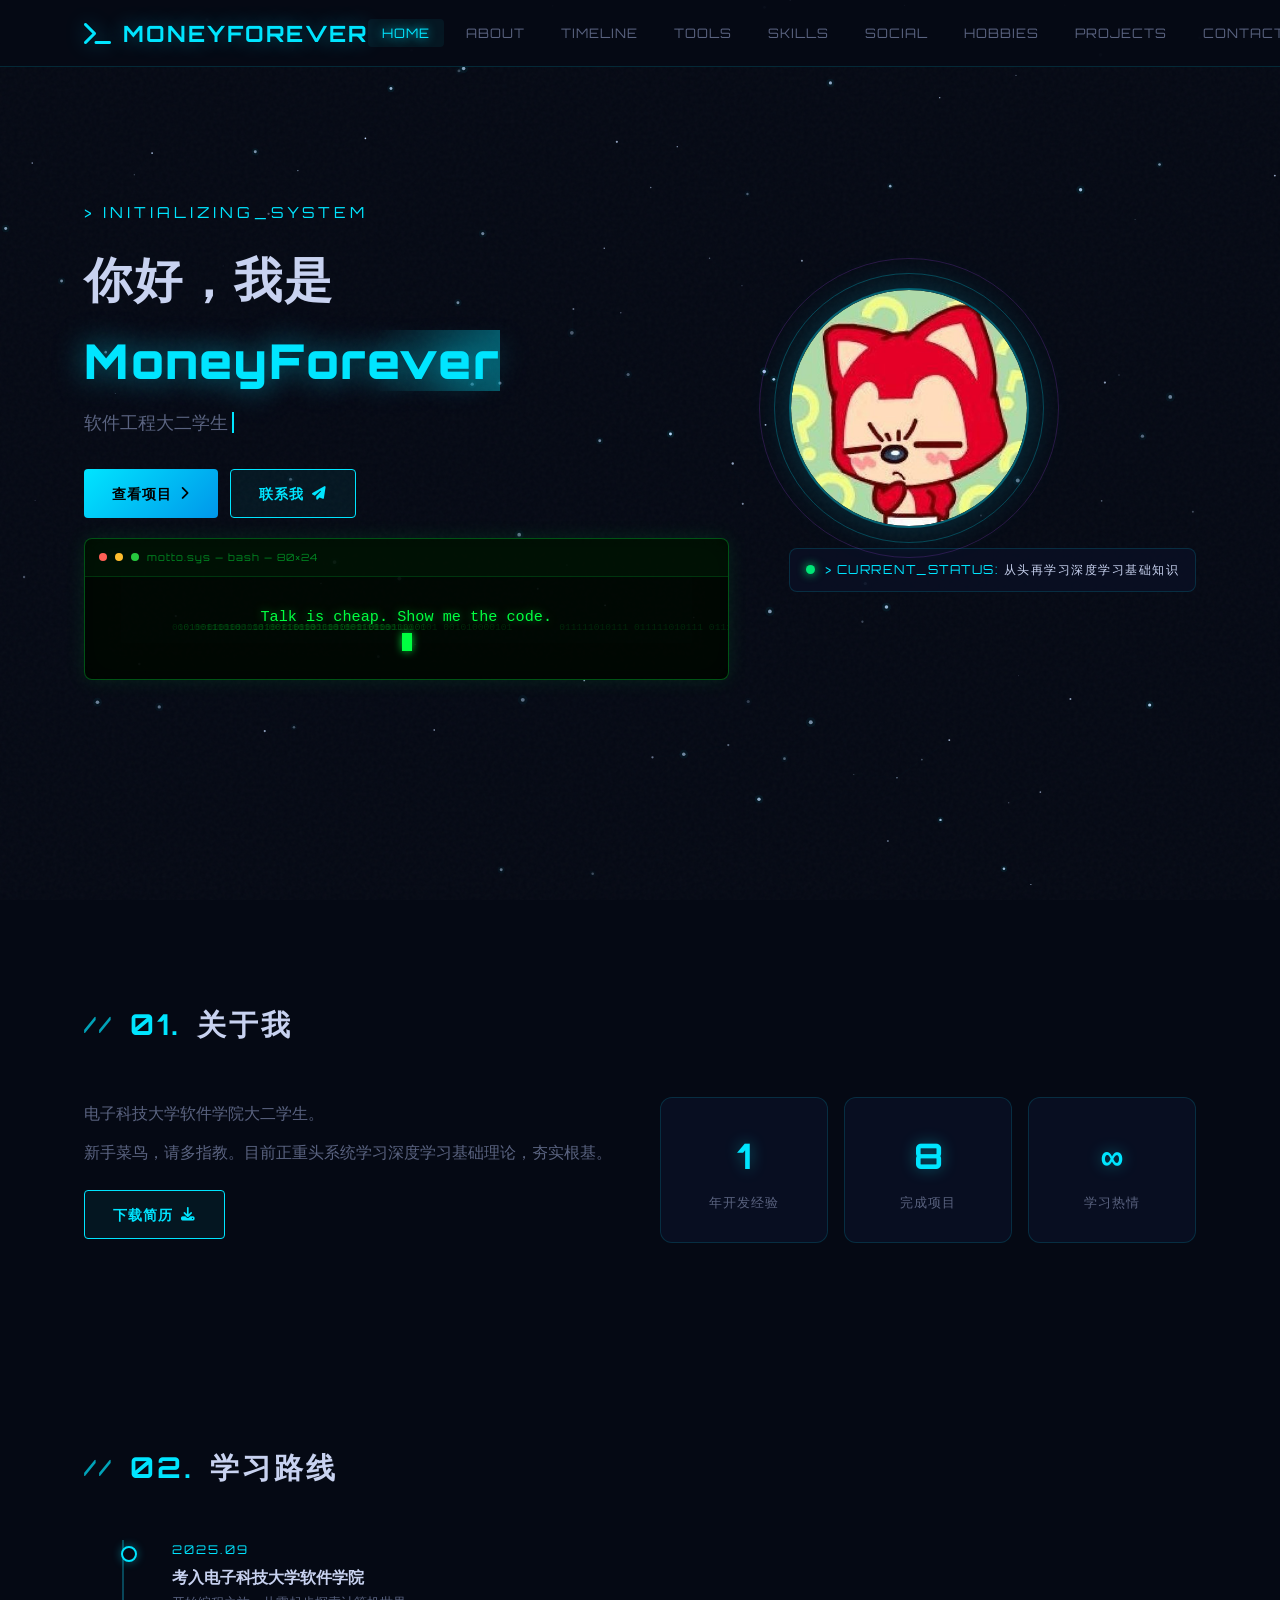
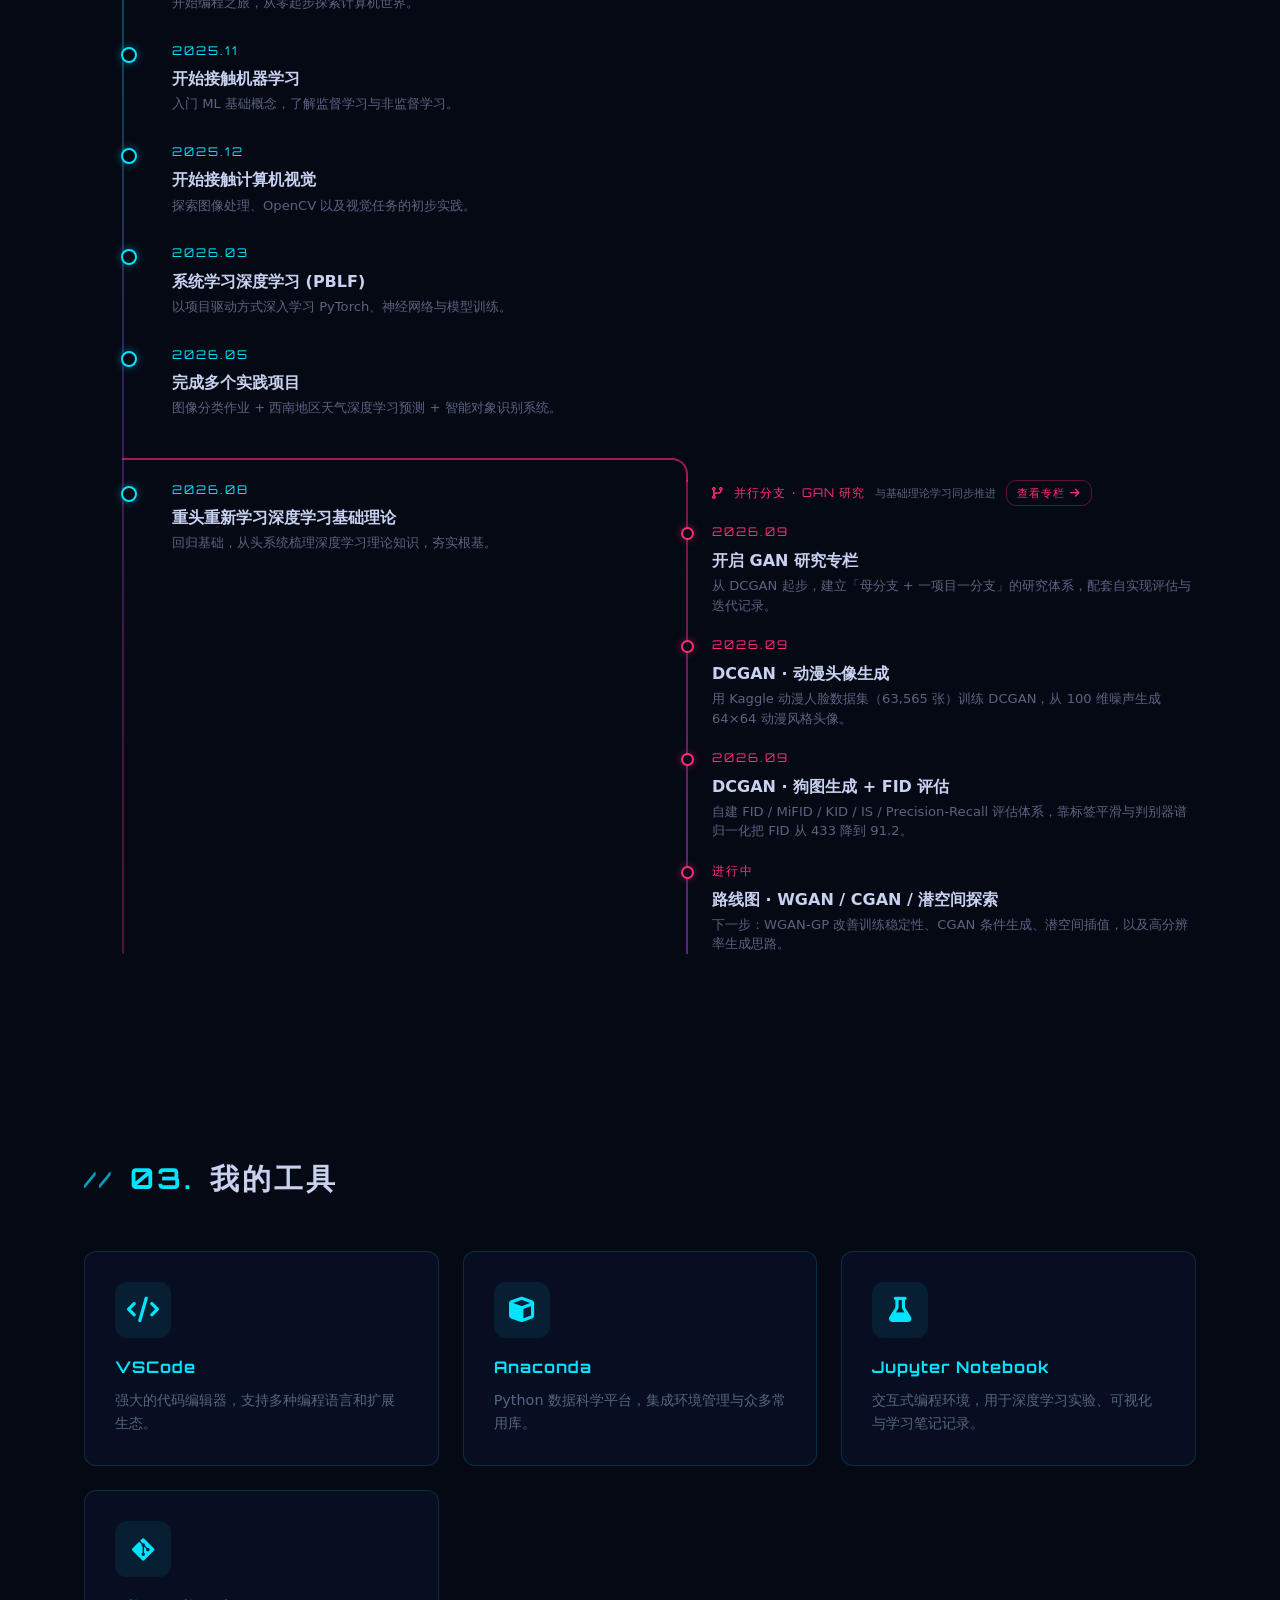
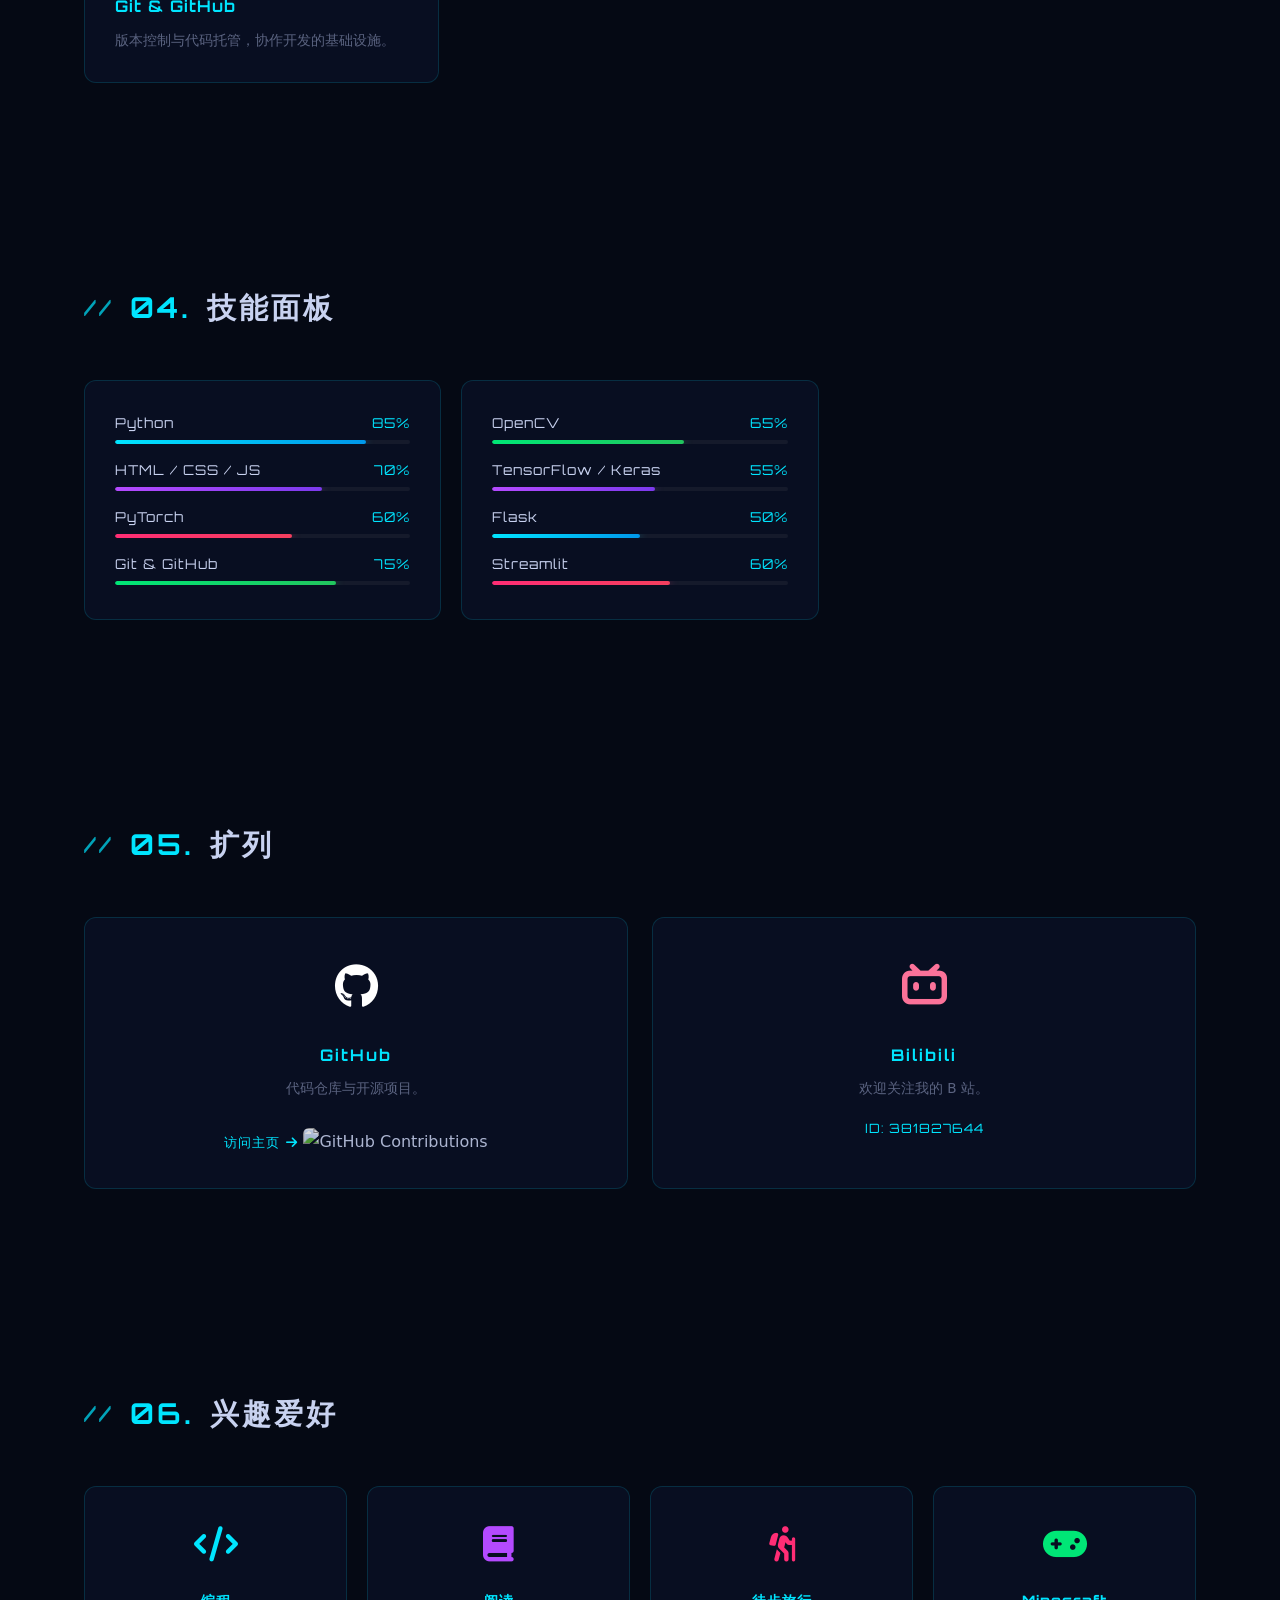
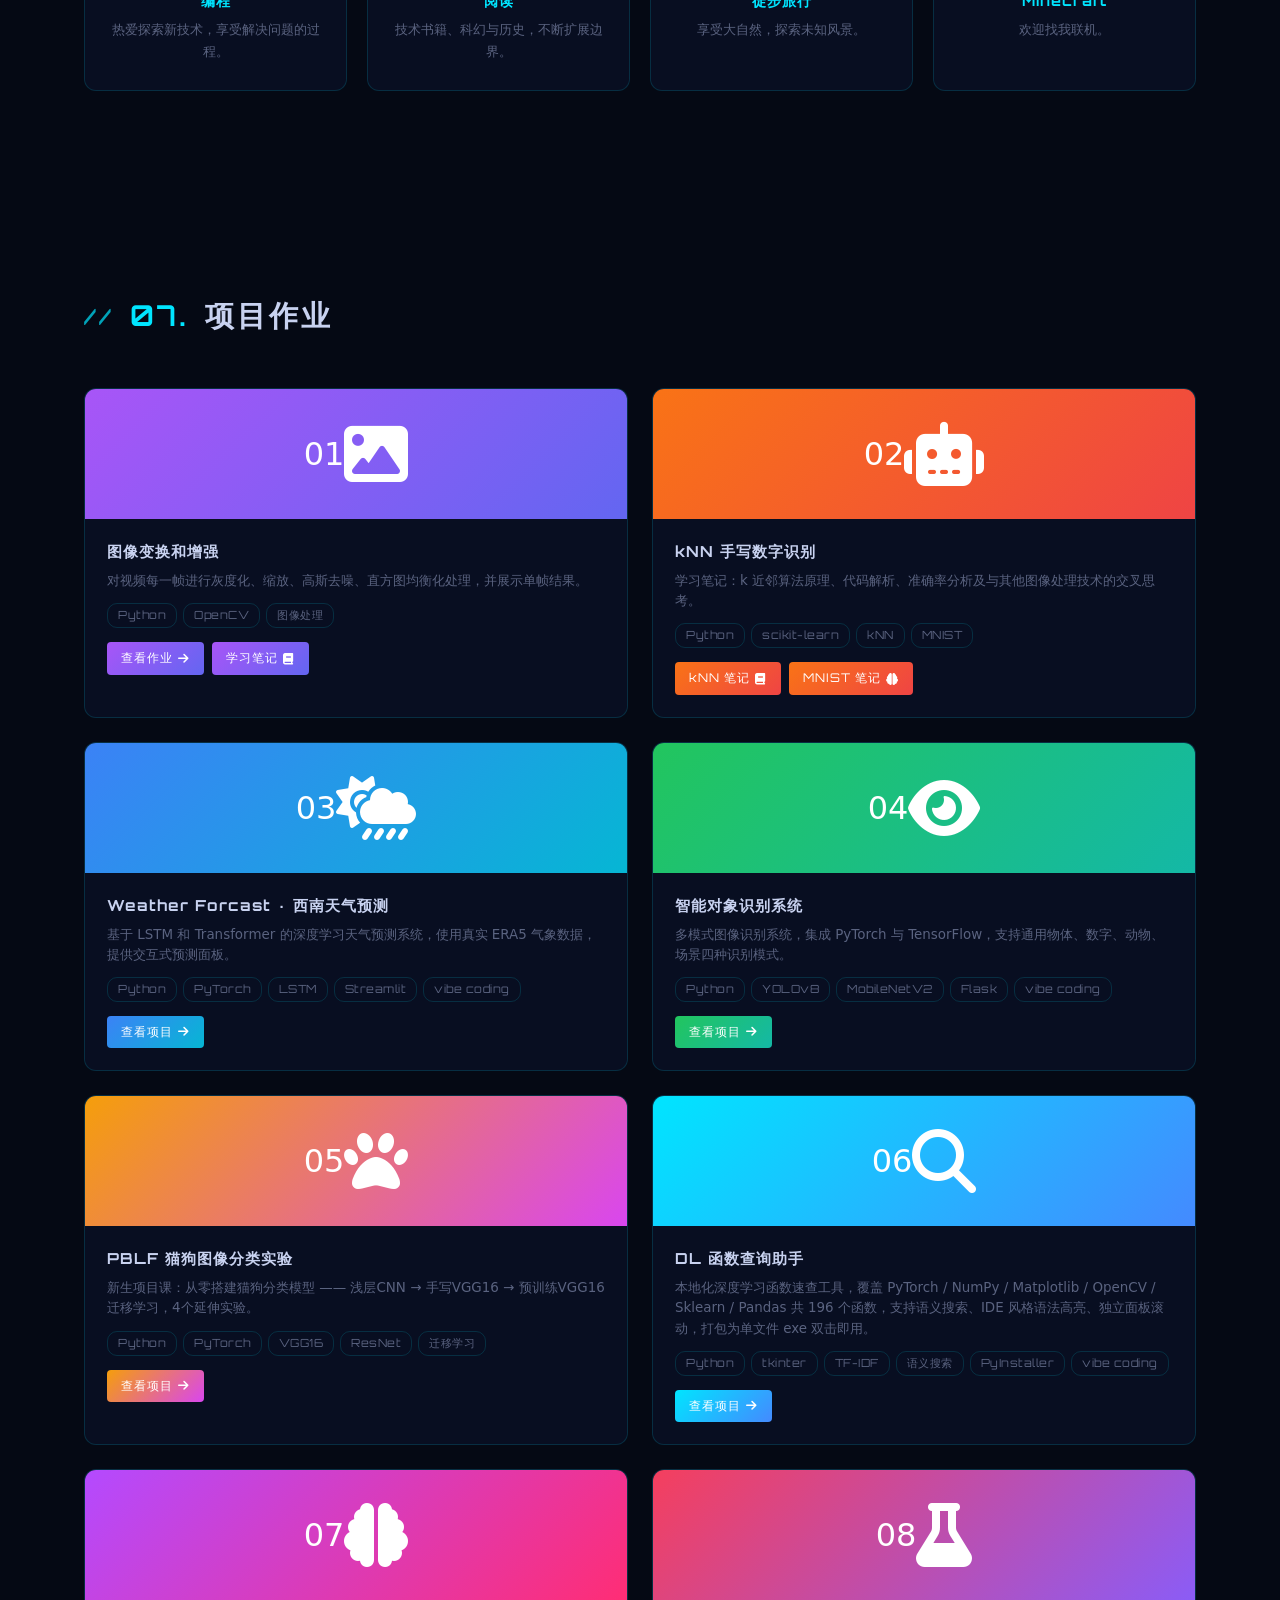
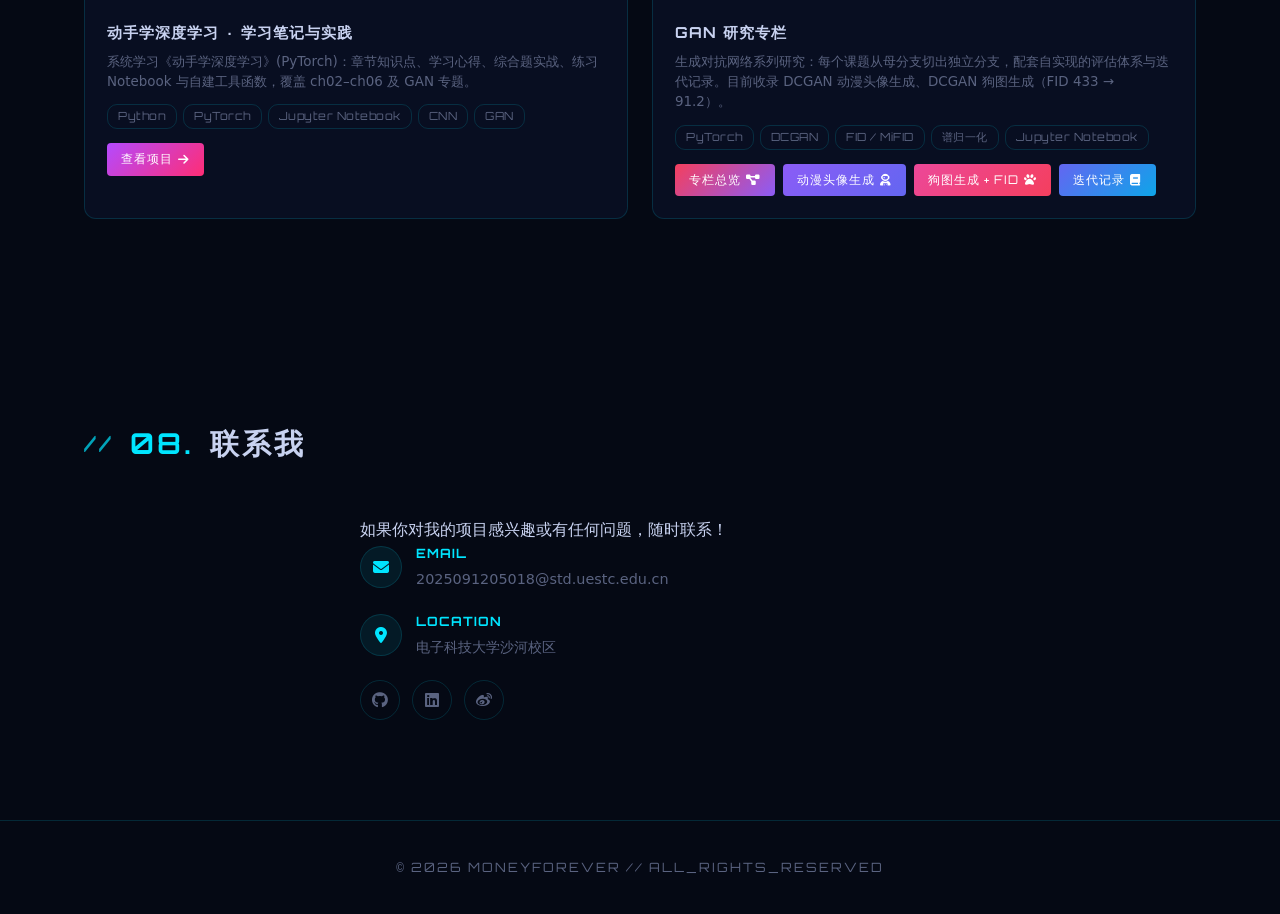
==== index.html @ 754851a4 "timeline: fork BEFORE 从头学习 so both tracks run in parallel Previous layout attached the GAN track AFT" ====
<!DOCTYPE html>
<html lang="zh-CN">
<head>
    <meta charset="UTF-8">
    <meta name="viewport" content="width=device-width, initial-scale=1.0">
    <title>MoneyForever · Terminal</title>
    <link rel="stylesheet" href="https://cdnjs.cloudflare.com/ajax/libs/font-awesome/6.4.0/css/all.min.css">
    <link href="https://fonts.googleapis.com/css2?family=Orbitron:wght@400;700;900&display=swap" rel="stylesheet">
    <style>
        :root {
            --bg-deep: #050914;
            --bg-surface: rgba(10, 16, 36, 0.85);
            --cyan: #00e5ff;
            --purple: #b44aff;
            --pink: #ff2d75;
            --blue: #448aff;
            --green: #00e676;
            --text: #c8d2f0;
            --text-dim: #5a6380;
            --border: rgba(0, 229, 255, 0.15);
            --glow: 0 0 20px rgba(0, 229, 255, 0.15);
            --radius: 12px;
            --font-mono: 'Orbitron', 'Courier New', monospace;
            --font-body: 'Segoe UI', system-ui, sans-serif;
        }

        * { margin: 0; padding: 0; box-sizing: border-box; }

        html { scroll-behavior: smooth; scrollbar-width: thin; scrollbar-color: var(--cyan) var(--bg-deep); }
        ::-webkit-scrollbar { width: 6px; }
        ::-webkit-scrollbar-track { background: var(--bg-deep); }
        ::-webkit-scrollbar-thumb { background: var(--cyan); border-radius: 3px; }

        body {
            background: var(--bg-deep);
            color: var(--text);
            font-family: var(--font-body);
            line-height: 1.7;
            overflow-x: hidden;
            position: relative;
        }

        canvas#starfield {
            position: fixed; top: 0; left: 0; z-index: 0;
            pointer-events: none;
        }

        .noise-overlay {
            position: fixed; top: 0; left: 0; width: 100%; height: 100%;
            background: url("data:image/svg+xml,%3Csvg viewBox='0 0 256 256' xmlns='http://www.w3.org/2000/svg'%3E%3Cfilter id='n'%3E%3CfeTurbulence type='fractalNoise' baseFrequency='0.9' numOctaves='4' stitchTiles='stitch'/%3E%3C/filter%3E%3Crect width='100%25' height='100%25' filter='url(%23n)' opacity='0.03'/%3E%3C/svg%3E");
            pointer-events: none; z-index: 1;
        }

        .cursor-glow {
            position: fixed; pointer-events: none; z-index: 9999;
            width: 280px; height: 280px; border-radius: 50%;
            background: radial-gradient(circle, rgba(0, 229, 255, 0.07) 0%, transparent 70%);
            transform: translate(-50%, -50%); opacity: 0; transition: opacity 0.4s;
        }

        .container { width: 90%; max-width: 1200px; margin: 0 auto; padding: 0 20px; position: relative; z-index: 2; }

        /* ── HEADER ── */
        header {
            position: fixed; top: 0; width: 100%; z-index: 1000;
            background: rgba(5, 9, 20, 0.8); backdrop-filter: blur(20px);
            border-bottom: 1px solid var(--border);
            transition: all 0.4s;
        }
        header.scrolled { background: rgba(5, 9, 20, 0.95); box-shadow: 0 0 30px rgba(0, 229, 255, 0.08); }

        nav {
            display: flex; justify-content: space-between; align-items: center;
            padding: 14px 0;
        }

        .logo {
            font-family: var(--font-mono); font-size: 1.4rem; font-weight: 700;
            color: var(--cyan); display: flex; align-items: center; gap: 10px;
            text-shadow: 0 0 20px rgba(0, 229, 255, 0.4); letter-spacing: 2px;
        }
        .logo i { font-size: 1.5rem; }

        .nav-links { display: flex; list-style: none; gap: 8px; }
        .nav-links a {
            text-decoration: none; color: var(--text-dim); font-size: 0.82rem;
            padding: 6px 14px; border-radius: 4px;
            transition: all 0.3s; position: relative; letter-spacing: 1px;
            font-family: var(--font-mono); font-weight: 400;
        }
        .nav-links a:hover,
        .nav-links a.active {
            color: var(--cyan); text-shadow: 0 0 10px var(--cyan);
            background: rgba(0, 229, 255, 0.06);
        }

        .theme-toggle {
            background: none; border: 1px solid var(--border); color: var(--cyan);
            width: 38px; height: 38px; border-radius: 50%; cursor: pointer;
            font-size: 1rem; transition: all 0.4s; margin-left: 12px;
            display: flex; align-items: center; justify-content: center;
        }
        .theme-toggle:hover { box-shadow: 0 0 15px rgba(0, 229, 255, 0.3); }

        .hamburger { display: none; flex-direction: column; cursor: pointer; background: none; border: none; gap: 5px; padding: 5px; }
        .hamburger span { width: 24px; height: 2px; background: var(--cyan); transition: all 0.3s; border-radius: 2px; }
        .hamburger.active span:nth-child(1) { transform: rotate(45deg) translate(5px, 5px); }
        .hamburger.active span:nth-child(2) { opacity: 0; }
        .hamburger.active span:nth-child(3) { transform: rotate(-45deg) translate(5px, -5px); }

        /* ── SECTIONS ── */
        section { padding: 100px 0; position: relative; z-index: 2; }

        .section-title {
            font-family: var(--font-mono); font-size: 1.8rem; font-weight: 700;
            margin-bottom: 48px; letter-spacing: 3px;
            display: flex; align-items: center; gap: 16px;
        }
        .section-title::before { content: '//'; color: var(--cyan); font-size: 1.4rem; opacity: 0.7; }
        .section-title span { color: var(--cyan); }

        /* ── HERO ── */
        .hero { display: flex; align-items: center; min-height: 100vh; padding-top: 80px; }
        .hero .container { display: flex; align-items: center; gap: 60px; }
        .hero-content { flex: 1; }
        .hero-image { flex: 0 0 auto; position: relative; }

        .hero-greeting { font-family: var(--font-mono); color: var(--cyan); font-size: 0.95rem; letter-spacing: 4px; margin-bottom: 12px; opacity: 0; animation: fadeSlideUp 0.6s 0.2s forwards; }

        .hero h1 { font-family: var(--font-mono); font-size: 3rem; font-weight: 900; margin-bottom: 8px; letter-spacing: 2px; opacity: 0; animation: fadeSlideUp 0.6s 0.4s forwards; }
        .hero h1 .highlight { color: var(--cyan); text-shadow: 0 0 30px rgba(0, 229, 255, 0.5); position: relative; }
        .hero h1 .highlight::after {
            content: ''; position: absolute; top: 0; left: 0; width: 100%; height: 100%;
            background: linear-gradient(90deg, transparent 35%, rgba(0,229,255,0.35) 50%, transparent 65%);
            background-size: 200% 100%;
            animation: shimmer 3.5s ease-in-out infinite;
            pointer-events: none;
        }
        @keyframes shimmer { 0%,100% { background-position: -200% center; } 50% { background-position: 200% center; } }

        .motto-line { text-align: center; margin-top: 16px; font-family: var(--font-mono); font-size: 0.85rem; color: var(--text-dim); opacity: 0; animation: fadeSlideUp 0.6s 1s forwards; letter-spacing: 1px; }
        .motto-line i { color: var(--cyan); margin: 0 8px; }
        .motto-terminal { position: relative; max-width: 650px; margin: 20px auto 0; background: rgba(0,8,2,0.88); border: 1px solid rgba(0,255,65,0.3); border-radius: 8px; overflow: hidden; box-shadow: 0 0 20px rgba(0,255,65,0.1),inset 0 0 30px rgba(0,0,0,0.5); opacity: 0; animation: fadeSlideUp 0.6s 1s forwards; }
        .motto-terminal .mt-header { display: flex; align-items: center; gap: 8px; padding: 10px 14px; background: rgba(0,255,65,0.04); border-bottom: 1px solid rgba(0,255,65,0.15); font-family: var(--font-mono); font-size: 0.62rem; color: rgba(0,255,65,0.5); letter-spacing: 1px; }
        .motto-terminal .mt-dot { width: 8px; height: 8px; border-radius: 50%; }
        .motto-terminal .mt-dot.r { background: #ff5f56; } .mt-dot.y { background: #ffbd2e; } .mt-dot.g { background: #27c93f; }
        .motto-terminal .mt-display { position: relative; padding: 28px 24px; min-height: 90px; display: flex; align-items: center; justify-content: center; flex-direction: column; gap: 4px; overflow: hidden; }
        .motto-terminal .mt-text { font-family: 'Courier New', monospace; font-size: 0.95rem; color: #00ff41; text-shadow: 0 0 8px rgba(0,255,65,0.5); position: relative; z-index: 2; line-height: 1.6; }
        .motto-terminal .mt-cursor { display: inline-block; width: 10px; height: 1.1em; background: #00ff41; vertical-align: text-bottom; margin-left: 2px; animation: mtBlink 0.6s step-end infinite; box-shadow: 0 0 8px rgba(0,255,65,0.8); }
        @keyframes mtBlink { 0%,100% { opacity: 1; } 50% { opacity: 0; } }
        .mt-rain { position: absolute; font-family: 'Courier New',monospace; color: rgba(0,255,65,0.12); font-size: 0.6rem; pointer-events: none; z-index: 1; white-space: nowrap; animation: mtRain linear infinite; }
        @keyframes mtRain { 0% { transform: translateY(-100%); opacity: 0; } 10% { opacity: 1; } 90% { opacity: 1; } 100% { transform: translateY(400px); opacity: 0; } }

        /* ── STATUS BANNER ── */
        .status-banner {
            margin-top: 20px;
            background: var(--bg-surface); border: 1px solid var(--border);
            border-radius: 8px; padding: 10px 16px;
            display: flex; align-items: center; gap: 10px;
            font-family: var(--font-mono); font-size: 0.68rem;
            letter-spacing: 1px; color: var(--text);
        }
        .status-dot { width: 9px; height: 9px; border-radius: 50%; background: var(--green); box-shadow: 0 0 10px var(--green); animation: statusPulse 2s ease-in-out infinite; }
        @keyframes statusPulse { 0%,100% { opacity: 1; box-shadow: 0 0 8px var(--green); } 50% { opacity: 0.5; box-shadow: 0 0 20px var(--green); } }
        .status-text { font-family: var(--font-mono); font-size: 0.78rem; letter-spacing: 1.5px; color: var(--text); }
        .status-text span { color: var(--cyan); }

        /* ── TIMELINE ── */
        .timeline { position: relative; padding: 0 0 0 40px; margin-left: 20px; }
        .timeline::before {
            content: ''; position: absolute; left: 18px; top: 0; bottom: 0;
            width: 2px; background: linear-gradient(to bottom, var(--cyan), var(--purple), var(--pink));
            opacity: 0.3;
        }
        .tl-item { position: relative; margin-bottom: 28px; padding-left: 28px; }
        .tl-item::before {
            content: ''; position: absolute; left: -23px; top: 6px;
            width: 12px; height: 12px; border-radius: 50%;
            background: var(--bg-deep); border: 2px solid var(--cyan);
            box-shadow: 0 0 10px rgba(0, 229, 255, 0.4);
            z-index: 1;
        }
        .tl-date { font-family: var(--font-mono); font-size: 0.75rem; color: var(--cyan); letter-spacing: 2px; margin-bottom: 4px; }
        .tl-title { font-size: 1rem; font-weight: 600; margin-bottom: 2px; color: var(--text); }
        .tl-desc { font-size: 0.82rem; color: var(--text-dim); line-height: 1.5; }

        /* ── TIMELINE: 分叉（从头学习 ⇄ GAN 研究，两条并行轨） ── */
        .tl-fork-wrap {
            position: relative;
            display: grid;
            grid-template-columns: minmax(0, 1fr) minmax(0, 1fr);
            column-gap: 32px;
            padding-top: 34px;
        }
        .tl-fork-wrap::after {              /* 分叉连线：主线 → GAN 轨 */
            content: ''; position: absolute;
            left: -22px; top: 12px;
            width: calc(50% + 38px); height: 22px;
            border-top: 2px solid var(--pink);
            border-right: 2px solid var(--pink);
            border-top-right-radius: 16px;
            opacity: 0.6;
        }
        .tl-fork-col--gan { position: relative; }
        .tl-fork-col--gan::before {         /* GAN 轨竖线 */
            content: ''; position: absolute;
            left: 0; top: 0; bottom: 0;
            width: 2px; background: linear-gradient(to bottom, var(--pink), var(--purple));
            opacity: 0.45;
        }
        .tl-fork-head {
            display: flex; align-items: center; gap: 10px; flex-wrap: wrap;
            padding-left: 26px;
            font-family: var(--font-mono); font-size: 0.75rem; letter-spacing: 1px;
            color: var(--pink); margin-bottom: 16px;
        }
        .tl-fork-head em { font-style: normal; font-size: 0.7rem; letter-spacing: 0; color: var(--text-dim); }
        .tl-fork-link {
            display: inline-flex; align-items: center; gap: 5px;
            font-family: var(--font-mono); font-size: 0.68rem; letter-spacing: 1px;
            color: var(--pink); text-decoration: none;
            border: 1px solid rgba(255, 45, 117, 0.35);
            padding: 3px 10px; border-radius: 10px;
            transition: all 0.3s;
        }
        .tl-fork-link:hover { border-color: var(--pink); box-shadow: 0 0 12px rgba(255, 45, 117, 0.25); }
        .tl-fork-item { position: relative; padding-left: 26px; margin-bottom: 20px; }
        .tl-fork-item:last-child { margin-bottom: 0; }
        .tl-fork-item::before {
            content: ''; position: absolute; left: -5px; top: 5px;
            width: 9px; height: 9px; border-radius: 50%;
            background: var(--bg-deep); border: 2px solid var(--pink);
            box-shadow: 0 0 8px rgba(255, 45, 117, 0.45);
            z-index: 1;
        }
        .tl-fork-item .tl-date { color: var(--pink); }

        @media (max-width: 768px) {
            .timeline { margin-left: 0; padding-left: 30px; }
            .timeline::before { left: 13px; }
            .tl-item::before { left: -18px; width: 10px; height: 10px; }
            .tl-fork-wrap { grid-template-columns: minmax(0, 1fr); row-gap: 24px; padding-top: 0; }
            .tl-fork-wrap::after { display: none; }
            .tl-fork-col--gan { margin-left: 24px; }
            .tl-fork-col--gan::after {      /* 窄屏改为上下堆叠，用肘形连线衔接 */
                content: ''; position: absolute;
                left: -41px; top: -24px;
                width: 41px; height: 24px;
                border-left: 2px solid var(--pink);
                border-bottom: 2px solid var(--pink);
                border-bottom-left-radius: 16px;
                opacity: 0.6;
            }
            .tl-fork-item::before { width: 8px; height: 8px; }
        }

        .typewriter { font-size: 1.1rem; color: var(--text-dim); min-height: 1.8em; margin-bottom: 28px; opacity: 0; animation: fadeSlideUp 0.6s 0.6s forwards; }
        .typewriter .cursor { display: inline-block; width: 2px; height: 1.2em; background: var(--cyan); margin-left: 4px; vertical-align: text-bottom; animation: blink 0.8s infinite; }

        @keyframes blink { 0%,100% { opacity: 1; } 50% { opacity: 0; } }

        .btn {
            display: inline-flex; align-items: center; gap: 8px;
            padding: 12px 28px; border-radius: 4px; text-decoration: none;
            font-family: var(--font-mono); font-weight: 600; font-size: 0.85rem;
            letter-spacing: 1px; transition: all 0.3s; border: 1px solid var(--cyan);
            color: var(--cyan); background: rgba(0, 229, 255, 0.06);
            opacity: 0; animation: fadeSlideUp 0.6s 0.8s forwards;
        }
        .btn:hover { background: rgba(0, 229, 255, 0.15); box-shadow: 0 0 25px rgba(0, 229, 255, 0.25); transform: translateY(-2px); }
        .btn.primary { background: linear-gradient(135deg, var(--cyan), #0097ea); color: #000; border: none; }
        .btn.primary:hover { box-shadow: 0 0 30px rgba(0, 229, 255, 0.4); }

        @keyframes fadeSlideUp {
            from { opacity: 0; transform: translateY(20px); }
            to { opacity: 1; transform: translateY(0); }
        }

        .avatar-wrap {
            position: relative; width: 240px; height: 240px;
        }
        .avatar-frame {
            position: relative; z-index: 2;
            width: 100%; height: 100%; border-radius: 50%;
            background: #050914; overflow: hidden;
            border: 2px solid rgba(0, 229, 255, 0.4);
            box-shadow: 0 0 40px rgba(0, 229, 255, 0.2);
            animation: float 4s ease-in-out infinite;
        }
        .avatar-stage {
            position: absolute; inset: 0;
            animation: avatarReveal 1.5s cubic-bezier(0.65, 0, 0.35, 1) both;
        }
        .avatar-slide {
            position: absolute; inset: 0;
            width: 100%; height: 100%; border-radius: 50%; object-fit: cover; display: block;
            opacity: 0; transition: opacity 1.1s ease;
        }
        .avatar-slide.active { opacity: 1; }
        .avatar-frame { cursor: pointer; }
        .avatar-fx { position: absolute; inset: 0; }
        .avatar-fx.glitch { animation: avatarGlitch 0.42s steps(3, end) 1; }
        @keyframes avatarGlitch {
            0%   { transform: translate(0, 0); filter: none; }
            20%  { transform: translate(-3px, 1px); filter: hue-rotate(55deg) saturate(1.8) contrast(1.15); }
            40%  { transform: translate(3px, -2px); filter: hue-rotate(-55deg) saturate(1.6); }
            60%  { transform: translate(-2px, 2px); filter: hue-rotate(35deg); }
            80%  { transform: translate(2px, -1px); filter: none; }
            100% { transform: translate(0, 0); filter: none; }
        }
        .avatar-pulse {
            position: absolute; top: 50%; left: 50%;
            width: 240px; height: 240px; margin: -120px 0 0 -120px;
            border-radius: 50%; border: 2px solid rgba(0, 229, 255, 0.85);
            pointer-events: none; z-index: 5;
            animation: avatarPulse 0.75s cubic-bezier(0.2, 0.7, 0.3, 1) forwards;
        }
        @keyframes avatarPulse {
            from { transform: scale(0.62); opacity: 0.95; }
            to   { transform: scale(1.7);  opacity: 0; }
        }
        .click-ripple {
            position: fixed; width: 56px; height: 56px; margin: -28px 0 0 -28px;
            border-radius: 50%; border: 1.5px solid rgba(0, 229, 255, 0.9);
            box-shadow: 0 0 20px rgba(0, 229, 255, 0.6), inset 0 0 14px rgba(0, 229, 255, 0.35);
            pointer-events: none; z-index: 9999;
            animation: clickRipple 0.66s cubic-bezier(0.2, 0.7, 0.3, 1) forwards;
        }
        @keyframes clickRipple {
            from { transform: scale(0.1); opacity: 1; }
            to   { transform: scale(1.55); opacity: 0; }
        }
        .click-burst { position: fixed; width: 0; height: 0; pointer-events: none; z-index: 10000; }
        .click-bit {
            position: absolute; left: 0; top: 0;
            font-family: var(--font-mono), monospace; font-weight: 700; line-height: 1;
            opacity: 0; will-change: transform, opacity;
            animation: bitFly 0.75s cubic-bezier(0.15, 0.75, 0.35, 1) forwards;
        }
        @keyframes bitFly {
            0%   { transform: translate(-50%, -50%) scale(0.35); opacity: 0; }
            22%  { opacity: 1; }
            100% { transform: translate(calc(-50% + var(--dx)), calc(-50% + var(--dy))) scale(1.05); opacity: 0; }
        }
        @keyframes avatarReveal {
            from { clip-path: circle(0% at 50% 50%); opacity: 0; }
            to { clip-path: circle(75% at 50% 50%); opacity: 1; }
        }
        @keyframes fadeIn { to { opacity: 1; } }
        .orbit-ring {
            position: absolute; top: 50%; left: 50%; border-radius: 50%;
            border: 1px solid rgba(0, 229, 255, 0.25);
            transform: translate(-50%, -50%);
            pointer-events: none;
        }
        .orbit-ring:nth-child(2) { width: 270px; height: 270px; animation: spin 12s linear infinite; }
        .orbit-ring:nth-child(3) { width: 300px; height: 300px; animation: spin 18s linear infinite reverse; border-color: rgba(180, 74, 255, 0.2); }
        .orbit-ring:nth-child(4) { width: 330px; height: 250px; animation: spin 14s linear infinite; border-color: rgba(68, 138, 255, 0.2); border-radius: 50% 50% 50% 50% / 40% 40% 60% 60%; }

        @keyframes float { 0%,100% { transform: translateY(0); } 50% { transform: translateY(-12px); } }
        @keyframes spin { from { transform: translate(-50%, -50%) rotate(0deg); } to { transform: translate(-50%, -50%) rotate(360deg); } }

        /* ── ABOUT ── */
        .about-grid { display: grid; grid-template-columns: 1fr 1fr; gap: 40px; align-items: center; }
        .about-text p { margin-bottom: 12px; color: var(--text-dim); }
        .stat-panels { display: grid; grid-template-columns: repeat(3, 1fr); gap: 16px; }
        .stat-panel {
            background: var(--bg-surface); border: 1px solid var(--border);
            border-radius: var(--radius); padding: 28px 16px; text-align: center;
            transition: all 0.4s;
        }
        .stat-panel:hover { border-color: var(--cyan); box-shadow: var(--glow); transform: translateY(-4px); }
        .stat-panel .stat-value { font-family: var(--font-mono); font-size: 2.2rem; font-weight: 700; color: var(--cyan); text-shadow: 0 0 15px rgba(0, 229, 255, 0.4); }
        .stat-panel .stat-label { font-size: 0.8rem; color: var(--text-dim); margin-top: 6px; letter-spacing: 1px; }

        /* ── GLASS CARD ── */
        .glass-card {
            background: var(--bg-surface); border: 1px solid var(--border);
            border-radius: var(--radius); padding: 30px;
            transition: all 0.4s; position: relative; overflow: hidden;
        }
        .glass-card::before {
            content: ''; position: absolute; top: 0; left: 0; right: 0; height: 1px;
            background: linear-gradient(90deg, transparent, rgba(0, 229, 255, 0.4), transparent);
            opacity: 0; transition: opacity 0.4s;
        }
        .glass-card:hover { border-color: var(--cyan); box-shadow: var(--glow); transform: translateY(-6px); }
        .glass-card:hover::before { opacity: 1; }

        .cards-grid { display: grid; grid-template-columns: repeat(auto-fill, minmax(280px, 1fr)); gap: 24px; }

        /* ── TOOLS ── */
        .tool-icon {
            width: 56px; height: 56px; border-radius: var(--radius);
            display: flex; align-items: center; justify-content: center;
            font-size: 1.6rem; margin-bottom: 16px;
            background: rgba(0, 229, 255, 0.08); color: var(--cyan);
        }
        .glass-card h3 { font-family: var(--font-mono); font-size: 1rem; letter-spacing: 1px; margin-bottom: 8px; color: var(--cyan); }
        .glass-card p { color: var(--text-dim); font-size: 0.9rem; line-height: 1.6; }

        /* ── SKILLS ── */
        .skill-bars { display: grid; grid-template-columns: repeat(auto-fill, minmax(300px, 1fr)); gap: 20px; }
        .skill-bar-item { margin-bottom: 4px; }
        .skill-bar-item .label { display: flex; justify-content: space-between; margin-bottom: 6px; font-size: 0.85rem; font-family: var(--font-mono); letter-spacing: 1px; }
        .skill-bar-item .label span:last-child { color: var(--cyan); }
        .skill-track { height: 4px; background: rgba(255,255,255,0.05); border-radius: 2px; overflow: hidden; }
        .skill-fill { height: 100%; border-radius: 2px; transition: width 1.2s cubic-bezier(0.16, 1, 0.3, 1); }
        .skill-fill.cyan { background: linear-gradient(90deg, var(--cyan), #0097ea); box-shadow: 0 0 10px rgba(0, 229, 255, 0.4); }
        .skill-fill.purple { background: linear-gradient(90deg, var(--purple), #7c3aed); box-shadow: 0 0 10px rgba(180, 74, 255, 0.4); }
        .skill-fill.pink { background: linear-gradient(90deg, var(--pink), #f43f5e); box-shadow: 0 0 10px rgba(255, 45, 117, 0.4); }
        .skill-fill.green { background: linear-gradient(90deg, var(--green), #22c55e); box-shadow: 0 0 10px rgba(0, 230, 118, 0.4); }

        /* ── PROJECTS ── */
        .projects-grid { display: grid; grid-template-columns: repeat(2, 1fr); gap: 24px; }
        .proj-card {
            background: var(--bg-surface); border: 1px solid var(--border);
            border-radius: var(--radius); overflow: hidden;
            transition: all 0.4s;
        }
        .proj-card:hover { border-color: var(--cyan); box-shadow: 0 0 30px rgba(0, 229, 255, 0.12); transform: translateY(-6px); }
        .proj-header {
            height: 130px; display: flex; align-items: center; justify-content: center;
            font-size: 2rem; color: white; position: relative; overflow: hidden;
        }
        .proj-header > i,
        .proj-header > .proj-num { transition: opacity 0.35s, transform 0.35s; }
        .proj-card:hover .proj-header > i { opacity: 0; transform: scale(0.5); }
        .proj-card:hover .proj-header > .proj-num { opacity: 0; }
        .proj-preview {
            position: absolute; inset: 0; display: flex; flex-direction: column;
            align-items: center; justify-content: center; gap: 6px;
            opacity: 0; transition: opacity 0.4s; pointer-events: none;
        }
        .proj-card:hover .proj-preview { opacity: 1; }
        .preview-label {
            font-family: var(--font-mono); font-size: 0.65rem; letter-spacing: 2px;
            color: rgba(255,255,255,0.7);
        }
        /* Preview: scanning line (card 1) */
        .preview-scan { position: relative; width: 70px; height: 50px; display: flex; align-items: center; justify-content: center; background: rgba(255,255,255,0.08); border-radius: 6px; overflow: hidden; }
        .scan-line { position: absolute; left: 0; width: 100%; height: 2px; background: rgba(255,255,255,0.7); animation: scanSweep 1.8s ease-in-out infinite; box-shadow: 0 0 8px rgba(255,255,255,0.4); }
        @keyframes scanSweep { 0%,100% { top: 0%; } 50% { top: 95%; } }
        /* Preview: digit flicker (card 2) */
        .preview-digits { font-family: var(--font-mono); font-size: 2rem; font-weight: 700; color: rgba(255,255,255,0.9); }
        .digit-span { display: inline-block; animation: digitChange 1.2s steps(1) infinite; }
        .digit-span:nth-child(2) { animation-delay: 0.15s; }
        .digit-span:nth-child(3) { animation-delay: 0.3s; }
        @keyframes digitChange { 0% { opacity: 0; } 12% { opacity: 1; } 24% { opacity: 1; } 36% { opacity: 0; } 100% { opacity: 0; } }
        /* Preview: weather (card 3) */
        .preview-weather { display: flex; align-items: center; gap: 12px; }
        .preview-weather i { font-size: 1.6rem; animation: weatherPulse 2s ease-in-out infinite; }
        .temp-display { font-family: var(--font-mono); font-size: 1.6rem; font-weight: 700; animation: tempShift 3s ease-in-out infinite; }
        @keyframes weatherPulse { 0%,100% { opacity: 0.7; } 50% { opacity: 1; } }
        @keyframes tempShift { 0%,100% { color: #f97316; } 25% { color: #3b82f6; } 50% { color: #22c55e; } 75% { color: #f97316; } }
        /* Preview: detection box (card 4) */
        .preview-detect { position: relative; width: 64px; height: 48px; display: flex; align-items: center; justify-content: center; }
        .preview-detect i { position: relative; z-index: 1; }
        .detect-box { position: absolute; width: 100%; height: 100%; border: 2px solid rgba(255,255,255,0.5); border-radius: 4px; animation: detectPulse 1.5s ease-in-out infinite; }
        .detect-corner { position: absolute; width: 10px; height: 10px; border-color: rgba(255,255,255,0.9); border-style: solid; animation: cornerFlash 1.5s ease-in-out infinite; }
        .detect-corner.tl { top: -1px; left: -1px; border-width: 2px 0 0 2px; }
        .detect-corner.tr { top: -1px; right: -1px; border-width: 2px 2px 0 0; }
        .detect-corner.bl { bottom: -1px; left: -1px; border-width: 0 0 2px 2px; }
        .detect-corner.br { bottom: -1px; right: -1px; border-width: 0 2px 2px 0; }
        @keyframes detectPulse { 0%,100% { border-color: rgba(255,255,255,0.3); } 50% { border-color: rgba(255,255,255,0.9); } }
        @keyframes cornerFlash { 0%,100% { opacity: 0.3; } 50% { opacity: 1; } }
        /* Preview: GAN pixel generation (card 8) */
        .preview-gan { display: grid; grid-template-columns: repeat(4, 1fr); gap: 3px; width: 54px; height: 54px; }
        .gan-px { background: rgba(255,255,255,0.92); border-radius: 1px; animation: ganPop 2.4s steps(1) infinite; }
        @keyframes ganPop { 0% { opacity: 0.12; } 45% { opacity: 0.95; } 100% { opacity: 0.12; } }
        .proj-body { padding: 20px 22px 22px; }
        .proj-body h3 { font-family: var(--font-mono); font-size: 0.95rem; letter-spacing: 1px; margin-bottom: 6px; color: var(--text); }
        .proj-body > p { color: var(--text-dim); font-size: 0.84rem; margin-bottom: 12px; line-height: 1.5; }
        .proj-tags { display: flex; flex-wrap: wrap; gap: 6px; margin-bottom: 14px; }
        .proj-tag {
            padding: 2px 10px; border-radius: 10px; font-size: 0.7rem;
            border: 1px solid var(--border); color: var(--text-dim);
            font-family: var(--font-mono); letter-spacing: 0.5px;
            transition: all 0.3s;
        }
        .proj-card:hover .proj-tag { border-color: rgba(0, 229, 255, 0.25); color: var(--cyan); }
        .proj-link {
            display: inline-flex; align-items: center; gap: 5px;
            padding: 6px 14px; border-radius: 4px; text-decoration: none;
            font-family: var(--font-mono); font-size: 0.75rem; letter-spacing: 1px;
            color: white; transition: all 0.3s;
        }
        .proj-link:hover { filter: brightness(1.2); transform: translateX(3px); }

        /* ── HOBBIES ── */
        .hobby-grid { display: grid; grid-template-columns: repeat(4, 1fr); gap: 20px; }
        .hobby-card {
            background: var(--bg-surface); border: 1px solid var(--border);
            border-radius: var(--radius); padding: 28px 16px; text-align: center;
            transition: all 0.4s;
        }
        .hobby-card:hover { border-color: var(--cyan); box-shadow: var(--glow); transform: translateY(-6px); }
        .hobby-card .hobby-icon { font-size: 2.2rem; margin-bottom: 14px; }
        .hobby-card h3 { font-family: var(--font-mono); font-size: 0.9rem; letter-spacing: 1px; margin-bottom: 6px; color: var(--cyan); }
        .hobby-card p { font-size: 0.8rem; color: var(--text-dim); }

        /* ── SOCIAL ── */
        .social-grid { display: grid; grid-template-columns: repeat(2, 1fr); gap: 24px; }
        .social-card {
            background: var(--bg-surface); border: 1px solid var(--border);
            border-radius: var(--radius); padding: 32px; text-align: center;
            transition: all 0.4s;
        }
        .social-card:hover { border-color: var(--cyan); box-shadow: var(--glow); transform: translateY(-6px); }
        .social-icon-lg { font-size: 2.8rem; margin-bottom: 16px; }
        .social-card h3 { font-family: var(--font-mono); font-size: 1rem; letter-spacing: 2px; margin-bottom: 8px; color: var(--cyan); }
        .social-card p { color: var(--text-dim); font-size: 0.85rem; margin-bottom: 14px; }
        .link-neon {
            display: inline-flex; align-items: center; gap: 6px; color: var(--cyan);
            text-decoration: none; font-family: var(--font-mono); font-size: 0.8rem;
            letter-spacing: 1px; transition: all 0.3s;
        }
        .link-neon:hover { text-shadow: 0 0 10px var(--cyan); }

        /* ── CONTACT ── */
        .contact-grid { max-width: 560px; margin: 0 auto; }
        .contact-info p.intro { color: var(--text-dim); margin-bottom: 24px; }
        .ci-item { display: flex; align-items: center; gap: 14px; margin-bottom: 20px; }
        .ci-item i {
            width: 42px; height: 42px; border-radius: 50%; display: flex;
            align-items: center; justify-content: center; font-size: 1rem;
            background: rgba(0, 229, 255, 0.08); color: var(--cyan);
            border: 1px solid var(--border);
        }
        .ci-item h3 { font-family: var(--font-mono); font-size: 0.8rem; letter-spacing: 1px; color: var(--cyan); margin-bottom: 2px; }
        .ci-item p { color: var(--text-dim); font-size: 0.9rem; }
        .contact-socials { display: flex; gap: 12px; margin-top: 20px; }
        .contact-socials a {
            width: 40px; height: 40px; border-radius: 50%; display: flex; align-items: center; justify-content: center;
            border: 1px solid var(--border); color: var(--text-dim); text-decoration: none;
            transition: all 0.3s;
        }
        .contact-socials a:hover { border-color: var(--cyan); color: var(--cyan); box-shadow: 0 0 12px rgba(0, 229, 255, 0.2); transform: translateY(-3px); }

        /* ── BACK TO TOP ── */
        .back-to-top {
            position: fixed; bottom: 30px; right: 30px; z-index: 500;
            width: 44px; height: 44px; border-radius: 50%;
            background: var(--bg-surface); border: 1px solid var(--cyan);
            color: var(--cyan); cursor: pointer; display: flex;
            align-items: center; justify-content: center;
            font-size: 1rem; opacity: 0; transform: translateY(20px);
            transition: all 0.4s; pointer-events: none;
            box-shadow: 0 0 15px rgba(0, 229, 255, 0.2);
        }
        .back-to-top.show { opacity: 1; transform: translateY(0); pointer-events: auto; }
        .back-to-top:hover { box-shadow: 0 0 30px rgba(0, 229, 255, 0.5); transform: translateY(-4px); }

        /* ── FOOTER ── */
        footer {
            padding: 36px 0; text-align: center; border-top: 1px solid var(--border);
            position: relative; z-index: 2;
        }
        footer p { color: var(--text-dim); font-size: 0.8rem; font-family: var(--font-mono); letter-spacing: 2px; }

        /* ── REVEAL ON SCROLL ── */
        .reveal { opacity: 0; transform: translateY(30px); transition: all 0.7s cubic-bezier(0.16, 1, 0.3, 1); }
        .reveal.visible { opacity: 1; transform: translateY(0); }
        .reveal-s1 { transition-delay: 0.08s; }
        .reveal-s2 { transition-delay: 0.16s; }
        .reveal-s3 { transition-delay: 0.24s; }
        .reveal-s5 { transition-delay: 0.40s; }

        /* ── RESPONSIVE ── */
        @media (max-width: 768px) {
            .hero .container { flex-direction: column; text-align: center; }
            .hero h1 { font-size: 2rem; }
            .about-grid { grid-template-columns: 1fr; }
            .projects-grid, .social-grid { grid-template-columns: 1fr; }
            .hobby-grid { grid-template-columns: repeat(2, 1fr); }
            .cards-grid { grid-template-columns: 1fr; }
            .stat-panels { grid-template-columns: 1fr; }
            .skill-bars { grid-template-columns: 1fr; }

            .hamburger { display: flex; }
            .nav-links {
                position: fixed; top: 62px; left: -100%; width: 100%;
                flex-direction: column; background: rgba(5, 9, 20, 0.97);
                backdrop-filter: blur(20px); text-align: center;
                padding: 16px 0; gap: 4px; transition: left 0.3s;
                border-bottom: 1px solid var(--border);
            }
            .nav-links.active { left: 0; }
            .nav-links li { margin: 0; }
            .nav-links a { display: block; padding: 10px 0; font-size: 0.9rem; }

            .avatar-wrap { width: 180px; height: 180px; }
            .orbit-ring:nth-child(2) { width: 210px; height: 210px; }
            .orbit-ring:nth-child(3) { width: 240px; height: 240px; }
            .orbit-ring:nth-child(4) { width: 260px; height: 200px; }

            .section-title { font-size: 1.3rem; }
        }
    </style>
</head>
<body>
    <canvas id="starfield"></canvas>
    <div class="noise-overlay"></div>
    <div class="cursor-glow" id="cursorGlow"></div>

    <header>
        <div class="container">
            <nav>
                <div class="logo">
                    <i class="fas fa-terminal"></i>
                    MONEYFOREVER
                </div>
                <ul class="nav-links">
                    <li><a href="#home" class="active">HOME</a></li>
                    <li><a href="#about">ABOUT</a></li>
                    <li><a href="#timeline">TIMELINE</a></li>
                    <li><a href="#tools">TOOLS</a></li>
                    <li><a href="#skills">SKILLS</a></li>
                    <li><a href="#social">SOCIAL</a></li>
                    <li><a href="#hobbies">HOBBIES</a></li>
                    <li><a href="#projects">PROJECTS</a></li>
                    <li><a href="#contact">CONTACT</a></li>
                </ul>
                <div style="display:flex;align-items:center;">
                    <button class="theme-toggle" id="themeToggle">
                        <i class="fas fa-moon"></i>
                    </button>
                    <button class="hamburger" id="hamburger">
                        <span></span><span></span><span></span>
                    </button>
                </div>
            </nav>
        </div>
    </header>

    <main>
        <!-- HOME -->
        <section id="home" class="hero">
            <div class="container">
                <div class="hero-content">
                    <p class="hero-greeting">&gt; INITIALIZING_SYSTEM</p>
                    <h1>你好，我是 <span class="highlight">MoneyForever</span></h1>
                    <p class="typewriter"><span id="typewriter-text"></span><span class="cursor"></span></p>
                    <div style="display:flex;gap:12px;flex-wrap:wrap;">
                        <a href="#projects" class="btn primary">查看项目 <i class="fas fa-chevron-right"></i></a>
                        <a href="#contact" class="btn">联系我 <i class="fas fa-paper-plane"></i></a>
                    </div>
                    <div class="motto-terminal reveal">
                        <div class="mt-header">
                            <span class="mt-dot r"></span><span class="mt-dot y"></span><span class="mt-dot g"></span>
                            motto.sys — bash — 80×24
                        </div>
                        <div class="mt-display" id="mtDisplay">
                            <span class="mt-text" id="mtText">Talk is cheap. Show me the code.</span>
                            <span class="mt-cursor"></span>
                        </div>
                    </div>
                </div>
                <div class="hero-image">
                    <div class="avatar-wrap">
                        <div class="orbit-ring"></div>
                        <div class="orbit-ring"></div>
                        <div class="orbit-ring"></div>
                                                                                                                                                                                                <div class="avatar-frame" id="avatarFrame">
                            <div class="avatar-stage" id="avatarStage">
                                <div class="avatar-fx" id="avatarFx">
                                    <img class="avatar-slide active" src="avatars/ali-1.jpg" alt="阿狸">
                                </div>
                            </div>
                        </div>
                    </div>
                    <div class="status-banner">
                        <div class="status-dot"></div>
                        <span class="status-text"><span>&gt; CURRENT_STATUS:</span> 从头再学习深度学习基础知识</span>
                    </div>
                </div>
            </div>
        </section>

        <!-- ABOUT -->
        <section id="about">
            <div class="container">
                <h2 class="section-title reveal"><span>01.</span> 关于我</h2>
                <div class="about-grid">
                    <div class="about-text reveal">
                        <p>电子科技大学软件学院大二学生。</p>
                        <p>新手菜鸟，请多指教。目前正重头系统学习深度学习基础理论，夯实根基。</p>
                        <a href="https://github.com/lucky-money-account" target="_blank" class="btn" style="margin-top:12px;">下载简历 <i class="fas fa-download"></i></a>
                    </div>
                    <div class="stat-panels reveal">
                        <div class="stat-panel">
                            <div class="stat-value" data-target="1">1</div>
                            <div class="stat-label">年开发经验</div>
                        </div>
                        <div class="stat-panel">
                            <div class="stat-value" data-target="8">0</div>
                            <div class="stat-label">完成项目</div>
                        </div>
                        <div class="stat-panel">
                            <div class="stat-value">∞</div>
                            <div class="stat-label">学习热情</div>
                        </div>
                    </div>
                </div>
            </div>
        </section>

        <!-- TIMELINE -->
        <section id="timeline">
            <div class="container">
                <h2 class="section-title reveal"><span>02.</span> 学习路线</h2>
                <div class="timeline">
                    <div class="tl-item reveal">
                        <div class="tl-date">2025.09</div>
                        <div class="tl-title">考入电子科技大学软件学院</div>
                        <div class="tl-desc">开始编程之旅，从零起步探索计算机世界。</div>
                    </div>
                    <div class="tl-item reveal">
                        <div class="tl-date">2025.11</div>
                        <div class="tl-title">开始接触机器学习</div>
                        <div class="tl-desc">入门 ML 基础概念，了解监督学习与非监督学习。</div>
                    </div>
                    <div class="tl-item reveal">
                        <div class="tl-date">2025.12</div>
                        <div class="tl-title">开始接触计算机视觉</div>
                        <div class="tl-desc">探索图像处理、OpenCV 以及视觉任务的初步实践。</div>
                    </div>
                    <div class="tl-item reveal">
                        <div class="tl-date">2026.03</div>
                        <div class="tl-title">系统学习深度学习 (PBLF)</div>
                        <div class="tl-desc">以项目驱动方式深入学习 PyTorch、神经网络与模型训练。</div>
                    </div>
                    <div class="tl-item reveal">
                        <div class="tl-date">2026.05</div>
                        <div class="tl-title">完成多个实践项目</div>
                        <div class="tl-desc">图像分类作业 + 西南地区天气深度学习预测 + 智能对象识别系统。</div>
                    </div>
                    <!-- 分叉点：此后分为「从头学习」与「GAN 研究」两条并行轨 -->
                    <div class="tl-fork-wrap reveal">
                        <div class="tl-fork-col tl-fork-col--main">
                            <div class="tl-item">
                                <div class="tl-date">2026.08</div>
                                <div class="tl-title">重头重新学习深度学习基础理论</div>
                                <div class="tl-desc">回归基础，从头系统梳理深度学习理论知识，夯实根基。</div>
                            </div>
                        </div>
                        <div class="tl-fork-col tl-fork-col--gan">
                            <div class="tl-fork-head">
                                <i class="fas fa-code-branch"></i>
                                <span>并行分支 · GAN 研究</span>
                                <em>与基础理论学习同步推进</em>
                                <a href="https://github.com/lucky-money-account/repository_for_machine_learning/tree/GAN-research" target="_blank" class="tl-fork-link">查看专栏 <i class="fas fa-arrow-right"></i></a>
                            </div>
                            <div class="tl-fork-item">
                                <div class="tl-date">2026.09</div>
                                <div class="tl-title">开启 GAN 研究专栏</div>
                                <div class="tl-desc">从 DCGAN 起步，建立「母分支 + 一项目一分支」的研究体系，配套自实现评估与迭代记录。</div>
                            </div>
                            <div class="tl-fork-item">
                                <div class="tl-date">2026.09</div>
                                <div class="tl-title">DCGAN · 动漫头像生成</div>
                                <div class="tl-desc">用 Kaggle 动漫人脸数据集（63,565 张）训练 DCGAN，从 100 维噪声生成 64×64 动漫风格头像。</div>
                            </div>
                            <div class="tl-fork-item">
                                <div class="tl-date">2026.09</div>
                                <div class="tl-title">DCGAN · 狗图生成 + FID 评估</div>
                                <div class="tl-desc">自建 FID / MiFID / KID / IS / Precision-Recall 评估体系，靠标签平滑与判别器谱归一化把 FID 从 433 降到 91.2。</div>
                            </div>
                            <div class="tl-fork-item">
                                <div class="tl-date">进行中</div>
                                <div class="tl-title">路线图 · WGAN / CGAN / 潜空间探索</div>
                                <div class="tl-desc">下一步：WGAN-GP 改善训练稳定性、CGAN 条件生成、潜空间插值，以及高分辨率生成思路。</div>
                            </div>
                        </div>
                    </div>
                </div>
            </div>
        </section>

        <!-- TOOLS -->
        <section id="tools">
            <div class="container">
                <h2 class="section-title reveal"><span>03.</span> 我的工具</h2>
                <div class="cards-grid">
                    <div class="glass-card reveal">
                        <div class="tool-icon"><i class="fas fa-code"></i></div>
                        <h3>VSCode</h3>
                        <p>强大的代码编辑器，支持多种编程语言和扩展生态。</p>
                    </div>
                    <div class="glass-card reveal">
                        <div class="tool-icon"><i class="fas fa-cube"></i></div>
                        <h3>Anaconda</h3>
                        <p>Python 数据科学平台，集成环境管理与众多常用库。</p>
                    </div>
                    <div class="glass-card reveal">
                        <div class="tool-icon"><i class="fas fa-flask"></i></div>
                        <h3>Jupyter Notebook</h3>
                        <p>交互式编程环境，用于深度学习实验、可视化与学习笔记记录。</p>
                    </div>
                    <div class="glass-card reveal">
                        <div class="tool-icon"><i class="fab fa-git-alt"></i></div>
                        <h3>Git & GitHub</h3>
                        <p>版本控制与代码托管，协作开发的基础设施。</p>
                    </div>
                </div>
            </div>
        </section>

        <!-- SKILLS -->
        <section id="skills">
            <div class="container">
                <h2 class="section-title reveal"><span>04.</span> 技能面板</h2>
                <div class="skill-bars reveal">
                    <div class="glass-card">
                        <div class="skill-bar-item">
                            <div class="label"><span>Python</span><span>85%</span></div>
                            <div class="skill-track"><div class="skill-fill cyan" style="width:0%" data-width="85%"></div></div>
                        </div>
                        <div class="skill-bar-item" style="margin-top:14px;">
                            <div class="label"><span>HTML / CSS / JS</span><span>70%</span></div>
                            <div class="skill-track"><div class="skill-fill purple" style="width:0%" data-width="70%"></div></div>
                        </div>
                        <div class="skill-bar-item" style="margin-top:14px;">
                            <div class="label"><span>PyTorch</span><span>60%</span></div>
                            <div class="skill-track"><div class="skill-fill pink" style="width:0%" data-width="60%"></div></div>
                        </div>
                        <div class="skill-bar-item" style="margin-top:14px;">
                            <div class="label"><span>Git & GitHub</span><span>75%</span></div>
                            <div class="skill-track"><div class="skill-fill green" style="width:0%" data-width="75%"></div></div>
                        </div>
                    </div>
                    <div class="glass-card">
                        <div class="skill-bar-item">
                            <div class="label"><span>OpenCV</span><span>65%</span></div>
                            <div class="skill-track"><div class="skill-fill green" style="width:0%" data-width="65%"></div></div>
                        </div>
                        <div class="skill-bar-item" style="margin-top:14px;">
                            <div class="label"><span>TensorFlow / Keras</span><span>55%</span></div>
                            <div class="skill-track"><div class="skill-fill purple" style="width:0%" data-width="55%"></div></div>
                        </div>
                        <div class="skill-bar-item" style="margin-top:14px;">
                            <div class="label"><span>Flask</span><span>50%</span></div>
                            <div class="skill-track"><div class="skill-fill cyan" style="width:0%" data-width="50%"></div></div>
                        </div>
                        <div class="skill-bar-item" style="margin-top:14px;">
                            <div class="label"><span>Streamlit</span><span>60%</span></div>
                            <div class="skill-track"><div class="skill-fill pink" style="width:0%" data-width="60%"></div></div>
                        </div>
                    </div>
                </div>
            </div>
        </section>

        <!-- SOCIAL -->
        <section id="social">
            <div class="container">
                <h2 class="section-title reveal"><span>05.</span> 扩列</h2>
                <div class="social-grid">
                    <div class="social-card reveal">
                        <div class="social-icon-lg"><i class="fab fa-github" style="color:#fff;"></i></div>
                        <h3>GitHub</h3>
                        <p>代码仓库与开源项目。</p>
                        <a href="https://github.com/lucky-money-account" target="_blank" class="link-neon">访问主页 <i class="fas fa-arrow-right"></i></a>
                        <img src="https://ghchart.rshah.org/lucky-money-account" alt="GitHub Contributions" style="width:100%;margin-top:14px;border-radius:6px;opacity:0.85;" loading="lazy">
                    </div>
                    <div class="social-card reveal">
                        <div class="social-icon-lg"><i class="fab fa-bilibili" style="color:#fb7299;"></i></div>
                        <h3>Bilibili</h3>
                        <p>欢迎关注我的 B 站。</p>
                        <span class="link-neon">ID: 381827644</span>
                    </div>
                </div>
            </div>
        </section>

        <!-- HOBBIES -->
        <section id="hobbies">
            <div class="container">
                <h2 class="section-title reveal"><span>06.</span> 兴趣爱好</h2>
                <div class="hobby-grid">
                    <div class="hobby-card reveal">
                        <div class="hobby-icon" style="color:var(--cyan);"><i class="fas fa-code"></i></div>
                        <h3>编程</h3>
                        <p>热爱探索新技术，享受解决问题的过程。</p>
                    </div>
                    <div class="hobby-card reveal">
                        <div class="hobby-icon" style="color:var(--purple);"><i class="fas fa-book"></i></div>
                        <h3>阅读</h3>
                        <p>技术书籍、科幻与历史，不断扩展边界。</p>
                    </div>
                    <div class="hobby-card reveal">
                        <div class="hobby-icon" style="color:var(--pink);"><i class="fas fa-hiking"></i></div>
                        <h3>徒步旅行</h3>
                        <p>享受大自然，探索未知风景。</p>
                    </div>
                    <div class="hobby-card reveal">
                        <div class="hobby-icon" style="color:var(--green);"><i class="fas fa-gamepad"></i></div>
                        <h3>Minecraft</h3>
                        <p>欢迎找我联机。</p>
                    </div>
                </div>
            </div>
        </section>

        <!-- PROJECTS -->
        <section id="projects">
            <div class="container">
                <h2 class="section-title reveal"><span>07.</span> 项目作业</h2>
                <div class="projects-grid">
                    <div class="proj-card reveal reveal-s1">
                        <div class="proj-header" style="background:linear-gradient(135deg,#a855f7,#6366f1);">
                            <span class="proj-num">01</span>
                            <i class="fas fa-image fa-2x"></i>
                            <div class="proj-preview">
                                <div class="preview-scan">
                                    <i class="fas fa-image" style="position:relative;z-index:1;"></i>
                                    <div class="scan-line"></div>
                                </div>
                                <span class="preview-label">SCANNING_FRAME</span>
                            </div>
                        </div>
                        <div class="proj-body">
                            <h3>图像变换和增强</h3>
                            <p>对视频每一帧进行灰度化、缩放、高斯去噪、直方图均衡化处理，并展示单帧结果。</p>
                            <div class="proj-tags">
                                <span class="proj-tag">Python</span>
                                <span class="proj-tag">OpenCV</span>
                                <span class="proj-tag">图像处理</span>
                            </div>
                            <div style="display:flex;gap:8px;flex-wrap:wrap;">
                                <a href="https://github.com/lucky-money-account/repository_for_machine_learning/blob/PBLF-Image-Processing/video_processing_modified.ipynb" target="_blank" class="proj-link" style="background:linear-gradient(135deg,#a855f7,#6366f1);">查看作业 <i class="fas fa-arrow-right"></i></a>
                                <a href="https://github.com/lucky-money-account/repository_for_machine_learning/blob/PBLF-Image-Processing/README.md" target="_blank" class="proj-link" style="background:linear-gradient(135deg,#a855f7,#6366f1);">学习笔记 <i class="fas fa-book"></i></a>
                            </div>
                        </div>
                    </div>
                    <div class="proj-card reveal reveal-s2">
                        <div class="proj-header" style="background:linear-gradient(135deg,#f97316,#ef4444);">
                            <span class="proj-num">02</span>
                            <i class="fas fa-robot fa-2x"></i>
                            <div class="proj-preview">
                                <div class="preview-digits">
                                    <span class="digit-span">4</span><span class="digit-span">7</span><span class="digit-span">2</span>
                                </div>
                                <span class="preview-label">CLASSIFYING_MNIST</span>
                            </div>
                        </div>
                        <div class="proj-body">
                            <h3>kNN 手写数字识别</h3>
                            <p>学习笔记：k 近邻算法原理、代码解析、准确率分析及与其他图像处理技术的交叉思考。</p>
                            <div class="proj-tags">
                                <span class="proj-tag">Python</span>
                                <span class="proj-tag">scikit-learn</span>
                                <span class="proj-tag">kNN</span>
                                <span class="proj-tag">MNIST</span>
                            </div>
                            <div style="display:flex;gap:8px;flex-wrap:wrap;">
                                <a href="https://github.com/lucky-money-account/repository_for_machine_learning/blob/kNN/learning_notes.md" target="_blank" class="proj-link" style="background:linear-gradient(135deg,#f97316,#ef4444);">kNN 笔记 <i class="fas fa-book"></i></a>
                                <a href="https://github.com/lucky-money-account/repository_for_machine_learning/blob/kNN/mnist_learning_notes.md" target="_blank" class="proj-link" style="background:linear-gradient(135deg,#f97316,#ef4444);">MNIST 笔记 <i class="fas fa-brain"></i></a>
                            </div>
                        </div>
                    </div>
                    <div class="proj-card reveal reveal-s3">
                        <div class="proj-header" style="background:linear-gradient(135deg,#3b82f6,#06b6d4);">
                            <span class="proj-num">03</span>
                            <i class="fas fa-cloud-sun-rain fa-2x"></i>
                            <div class="proj-preview">
                                <div class="preview-weather">
                                    <i class="fas fa-cloud-rain"></i>
                                    <span class="temp-display">22&#176;</span>
                                </div>
                                <span class="preview-label">FORECASTING_ERA5</span>
                            </div>
                        </div>
                        <div class="proj-body">
                            <h3>Weather Forcast · 西南天气预测</h3>
                            <p>基于 LSTM 和 Transformer 的深度学习天气预测系统，使用真实 ERA5 气象数据，提供交互式预测面板。</p>
                            <div class="proj-tags">
                                <span class="proj-tag">Python</span>
                                <span class="proj-tag">PyTorch</span>
                                <span class="proj-tag">LSTM</span>
                                <span class="proj-tag">Streamlit</span>
                                <span class="proj-tag">vibe coding</span>
                            </div>
                            <div style="display:flex;gap:8px;flex-wrap:wrap;">
                                <a href="https://github.com/lucky-money-account/Weather-Forcast" target="_blank" class="proj-link" style="background:linear-gradient(135deg,#3b82f6,#06b6d4);">查看项目 <i class="fas fa-arrow-right"></i></a>
                            </div>
                        </div>
                    </div>
                    <div class="proj-card reveal reveal-s4">
                        <div class="proj-header" style="background:linear-gradient(135deg,#22c55e,#14b8a6);">
                            <span class="proj-num">04</span>
                            <i class="fas fa-eye fa-2x"></i>
                            <div class="proj-preview">
                                <div class="preview-detect">
                                    <i class="fas fa-camera" style="font-size:1.4rem;"></i>
                                    <div class="detect-box"></div>
                                    <div class="detect-corner tl"></div>
                                    <div class="detect-corner tr"></div>
                                    <div class="detect-corner bl"></div>
                                    <div class="detect-corner br"></div>
                                </div>
                                <span class="preview-label">DETECTING_OBJECTS</span>
                            </div>
                        </div>
                        <div class="proj-body">
                            <h3>智能对象识别系统</h3>
                            <p>多模式图像识别系统，集成 PyTorch 与 TensorFlow，支持通用物体、数字、动物、场景四种识别模式。</p>
                            <div class="proj-tags">
                                <span class="proj-tag">Python</span>
                                <span class="proj-tag">YOLOv8</span>
                                <span class="proj-tag">MobileNetV2</span>
                                <span class="proj-tag">Flask</span>
                                <span class="proj-tag">vibe coding</span>
                            </div>
                            <div style="display:flex;gap:8px;flex-wrap:wrap;">
                                <a href="https://github.com/lucky-money-account/Intelligent-object-recognition" target="_blank" class="proj-link" style="background:linear-gradient(135deg,#22c55e,#14b8a6);">查看项目 <i class="fas fa-arrow-right"></i></a>
                            </div>
                        </div>
                    </div>
                    <div class="proj-card reveal reveal-s4">
                        <div class="proj-header" style="background:linear-gradient(135deg,#f59e0b,#d946ef);">
                            <span class="proj-num">05</span>
                            <i class="fas fa-paw fa-2x"></i>
                            <div class="proj-preview">
                                <div class="preview-scan">
                                    <i class="fas fa-paw" style="position:relative;z-index:1;"></i>
                                    <div class="scan-line"></div>
                                </div>
                                <span class="preview-label">TRAINING_CATDOG</span>
                            </div>
                        </div>
                        <div class="proj-body">
                            <h3>PBLF 猫狗图像分类实验</h3>
                            <p>新生项目课：从零搭建猫狗分类模型 —— 浅层CNN → 手写VGG16 → 预训练VGG16迁移学习，4个延伸实验。</p>
                            <div class="proj-tags">
                                <span class="proj-tag">Python</span>
                                <span class="proj-tag">PyTorch</span>
                                <span class="proj-tag">VGG16</span>
                                <span class="proj-tag">ResNet</span>
                                <span class="proj-tag">迁移学习</span>
                            </div>
                            <a href="https://github.com/lucky-money-account/PBLF-catdog-classification-experiment" target="_blank" class="proj-link" style="background:linear-gradient(135deg,#f59e0b,#d946ef);">查看项目 <i class="fas fa-arrow-right"></i></a>
                        </div>
                    </div>
                    <!-- Project 06: DL Function Helper -->
                    <div class="proj-card reveal reveal-s5">
                        <div class="proj-header" style="background:linear-gradient(135deg,#00e5ff,#448aff);">
                            <span class="proj-num">06</span>
                            <i class="fas fa-magnifying-glass fa-2x"></i>
                            <div class="proj-preview">
                                <div class="preview-scan">
                                    <i class="fas fa-code" style="position:relative;z-index:1;"></i>
                                    <div class="scan-line"></div>
                                </div>
                                <span class="preview-label">FUNCTION LOOKUP</span>
                            </div>
                        </div>
                        <div class="proj-body">
                            <h3>DL 函数查询助手</h3>
                            <p>本地化深度学习函数速查工具，覆盖 PyTorch / NumPy / Matplotlib / OpenCV / Sklearn / Pandas 共 196 个函数，支持语义搜索、IDE 风格语法高亮、独立面板滚动，打包为单文件 exe 双击即用。</p>
                            <div class="proj-tags">
                                <span class="proj-tag">Python</span>
                                <span class="proj-tag">tkinter</span>
                                <span class="proj-tag">TF-IDF</span>
                                <span class="proj-tag">语义搜索</span>
                                <span class="proj-tag">PyInstaller</span>
                                <span class="proj-tag">vibe coding</span>
                            </div>
                            <a href="https://github.com/lucky-money-account/Deep-Learning-Function-Helper" target="_blank" class="proj-link" style="background:linear-gradient(135deg,#00e5ff,#448aff);">查看项目 <i class="fas fa-arrow-right"></i></a>
                        </div>
                    </div>
                    <!-- Project 07: Deep Learning Notes & Practice -->
                    <div class="proj-card reveal reveal-s5">
                        <div class="proj-header" style="background:linear-gradient(135deg,#b44aff,#ff2d75);">
                            <span class="proj-num">07</span>
                            <i class="fas fa-brain fa-2x"></i>
                            <div class="proj-preview">
                                <div class="preview-scan">
                                    <i class="fas fa-brain" style="position:relative;z-index:1;"></i>
                                    <div class="scan-line"></div>
                                </div>
                                <span class="preview-label">LEARNING_D2L</span>
                            </div>
                        </div>
                        <div class="proj-body">
                            <h3>动手学深度学习 · 学习笔记与实践</h3>
                            <p>系统学习《动手学深度学习》(PyTorch)：章节知识点、学习心得、综合题实战、练习 Notebook 与自建工具函数，覆盖 ch02–ch06 及 GAN 专题。</p>
                            <div class="proj-tags">
                                <span class="proj-tag">Python</span>
                                <span class="proj-tag">PyTorch</span>
                                <span class="proj-tag">Jupyter Notebook</span>
                                <span class="proj-tag">CNN</span>
                                <span class="proj-tag">GAN</span>
                            </div>
                            <a href="https://github.com/lucky-money-account/repository_for_machine_learning" target="_blank" class="proj-link" style="background:linear-gradient(135deg,#b44aff,#ff2d75);">查看项目 <i class="fas fa-arrow-right"></i></a>
                        </div>
                    </div>
                    <!-- Project 08: GAN Research Column -->
                    <div class="proj-card reveal reveal-s5">
                        <div class="proj-header" style="background:linear-gradient(135deg,#f43f5e,#8b5cf6);">
                            <span class="proj-num">08</span>
                            <i class="fas fa-flask fa-2x"></i>
                            <div class="proj-preview">
                                <div class="preview-gan">
                                        <span class="gan-px" style="animation-delay:0.00s"></span>
                                        <span class="gan-px" style="animation-delay:0.12s"></span>
                                        <span class="gan-px" style="animation-delay:0.24s"></span>
                                        <span class="gan-px" style="animation-delay:0.36s"></span>
                                        <span class="gan-px" style="animation-delay:0.48s"></span>
                                        <span class="gan-px" style="animation-delay:0.60s"></span>
                                        <span class="gan-px" style="animation-delay:0.72s"></span>
                                        <span class="gan-px" style="animation-delay:0.84s"></span>
                                        <span class="gan-px" style="animation-delay:0.96s"></span>
                                        <span class="gan-px" style="animation-delay:1.08s"></span>
                                        <span class="gan-px" style="animation-delay:1.20s"></span>
                                        <span class="gan-px" style="animation-delay:1.32s"></span>
                                        <span class="gan-px" style="animation-delay:1.44s"></span>
                                        <span class="gan-px" style="animation-delay:1.56s"></span>
                                        <span class="gan-px" style="animation-delay:1.68s"></span>
                                        <span class="gan-px" style="animation-delay:1.80s"></span>
                                </div>
                                <span class="preview-label">GAN_RESEARCH</span>
                            </div>
                        </div>
                        <div class="proj-body">
                            <h3>GAN 研究专栏</h3>
                            <p>生成对抗网络系列研究：每个课题从母分支切出独立分支，配套自实现的评估体系与迭代记录。目前收录 DCGAN 动漫头像生成、DCGAN 狗图生成（FID 433 → 91.2）。</p>
                            <div class="proj-tags">
                                <span class="proj-tag">PyTorch</span>
                                <span class="proj-tag">DCGAN</span>
                                <span class="proj-tag">FID / MiFID</span>
                                <span class="proj-tag">谱归一化</span>
                                <span class="proj-tag">Jupyter Notebook</span>
                            </div>
                            <div style="display:flex;gap:8px;flex-wrap:wrap;">
                                <a href="https://github.com/lucky-money-account/repository_for_machine_learning/tree/GAN-research" target="_blank" class="proj-link" style="background:linear-gradient(135deg,#f43f5e,#8b5cf6);">专栏总览 <i class="fas fa-diagram-project"></i></a>
                                <a href="https://github.com/lucky-money-account/repository_for_machine_learning/tree/GAN-research/GAN/DCGAN-anime-faces" target="_blank" class="proj-link" style="background:linear-gradient(135deg,#8b5cf6,#6366f1);">动漫头像生成 <i class="fas fa-user-astronaut"></i></a>
                                <a href="https://github.com/lucky-money-account/repository_for_machine_learning/tree/GAN-dog-fid/GAN/dog-fid" target="_blank" class="proj-link" style="background:linear-gradient(135deg,#ec4899,#f43f5e);">狗图生成 + FID <i class="fas fa-paw"></i></a>
                                <a href="https://github.com/lucky-money-account/repository_for_machine_learning/blob/GAN-dog-fid/GAN/dog-fid/PROGRESS.md" target="_blank" class="proj-link" style="background:linear-gradient(135deg,#6366f1,#0ea5e9);">迭代记录 <i class="fas fa-book"></i></a>
                            </div>
                        </div>
                    </div>
                </div>
            </div>
        </section>

        <!-- CONTACT -->
        <section id="contact">
            <div class="container">
                <h2 class="section-title reveal"><span>08.</span> 联系我</h2>
                <div class="contact-grid">
                    <div class="reveal">
                        <p class="intro">如果你对我的项目感兴趣或有任何问题，随时联系！</p>
                        <div class="ci-item">
                            <i class="fas fa-envelope"></i>
                            <div><h3>EMAIL</h3><p>2025091205018@std.uestc.edu.cn</p></div>
                        </div>
                        <div class="ci-item">
                            <i class="fas fa-map-marker-alt"></i>
                            <div><h3>LOCATION</h3><p>电子科技大学沙河校区</p></div>
                        </div>
                        <div class="contact-socials">
                            <a href="https://github.com/lucky-money-account" target="_blank"><i class="fab fa-github"></i></a>
                            <a href="#"><i class="fab fa-linkedin"></i></a>
                            <a href="#"><i class="fab fa-weibo"></i></a>
                        </div>
                    </div>
                </div>
            </div>
        </section>
    </main>

    <button class="back-to-top" id="backToTop"><i class="fas fa-chevron-up"></i></button>

    <footer>
        <div class="container">
            <p>&copy; 2026 MONEYFOREVER // ALL_RIGHTS_RESERVED</p>
        </div>
    </footer>

    <script>
        /* ═══════════════════════════ STARFIELD ═══════════════════════════ */
        const canvas = document.getElementById('starfield');
        const ctx = canvas.getContext('2d');
        let stars = [];
        let w, h;

        function resizeCanvas() {
            w = canvas.width = window.innerWidth;
            h = canvas.height = window.innerHeight;
        }
        resizeCanvas();
        window.addEventListener('resize', resizeCanvas);

        const STAR_COUNT = 120;
        for (let i = 0; i < STAR_COUNT; i++) {
            stars.push({
                x: Math.random() * w,
                y: Math.random() * h,
                r: Math.random() * 1.6 + 0.4,
                dx: (Math.random() - 0.5) * 0.3,
                dy: (Math.random() - 0.5) * 0.3,
                opacity: Math.random() * 0.7 + 0.3,
                pulse: Math.random() * Math.PI * 2,
            });
        }

        function drawStars() {
            ctx.clearRect(0, 0, w, h);
            stars.forEach(s => {
                s.x += s.dx;
                s.y += s.dy;
                if (s.x < 0) s.x = w;
                if (s.x > w) s.x = 0;
                if (s.y < 0) s.y = h;
                if (s.y > h) s.y = 0;

                const flicker = 0.5 + 0.5 * Math.sin(s.pulse + Date.now() * 0.002);
                const alpha = s.opacity * (0.6 + 0.4 * flicker);

                ctx.beginPath();
                ctx.arc(s.x, s.y, s.r, 0, Math.PI * 2);
                ctx.fillStyle = `rgba(200,220,255,${alpha})`;
                ctx.fill();

                if (s.r > 1.2) {
                    ctx.beginPath();
                    ctx.arc(s.x, s.y, s.r * 2.5, 0, Math.PI * 2);
                    ctx.fillStyle = `rgba(0,229,255,${alpha * 0.08})`;
                    ctx.fill();
                }
            });

            for (let i = 0; i < stars.length; i++) {
                for (let j = i + 1; j < stars.length; j++) {
                    const dx = stars[i].x - stars[j].x;
                    const dy = stars[i].y - stars[j].y;
                    const dist = Math.sqrt(dx * dx + dy * dy);
                    if (dist < 100) {
                        ctx.beginPath();
                        ctx.moveTo(stars[i].x, stars[i].y);
                        ctx.lineTo(stars[j].x, stars[j].y);
                        ctx.strokeStyle = `rgba(0,229,255,${0.04 * (1 - dist / 100)})`;
                        ctx.lineWidth = 0.5;
                        ctx.stroke();
                    }
                }
            }
            requestAnimationFrame(drawStars);
        }
        drawStars();

        /* ═══════════════════════════ TYPEWRITER ═══════════════════════════ */
        const phrases = [
            '软件工程大二学生',
            '深度学习爱好者',
            'Python 全栈开发者',
            '持续学习中...',
        ];
        let phraseIdx = 0, charIdx = 0, isDeleting = false;
        const typeEl = document.getElementById('typewriter-text');
        const typeSpeed = 80, deleteSpeed = 40, pauseTime = 2000;

        function type() {
            const current = phrases[phraseIdx];
            if (isDeleting) {
                charIdx--;
                typeEl.textContent = current.substring(0, charIdx);
            } else {
                charIdx++;
                typeEl.textContent = current.substring(0, charIdx);
            }

            let delay = isDeleting ? deleteSpeed : typeSpeed;

            if (!isDeleting && charIdx === current.length) {
                delay = pauseTime;
                isDeleting = true;
            } else if (isDeleting && charIdx === 0) {
                isDeleting = false;
                phraseIdx = (phraseIdx + 1) % phrases.length;
                delay = 300;
            }

            setTimeout(type, delay);
        }
        setTimeout(type, 1000);

        /* ═══════════════════════════ MOTTO TERMINAL ═══════════════════════════ */
        const mottos = [
            'Talk is cheap. Show me the code.',
            'Stay hungry, stay foolish.',
            'Hello, World!',
            'It works on my machine.',
            'First, solve the problem. Then, write the code.',
            'Move fast and break things.',
            'There is no cloud. It\'s just someone else\'s computer.',
            'Code is like humor. When you have to explain it, it\'s bad.',
            'Any fool can write code a computer understands.',
            'Make it work, make it right, make it fast.',
        ];
        const mtText = document.getElementById('mtText');
        let mottoIdx = 0;
        const chars = 'ABCDEFGHIJKLMNOPQRSTUVWXYZabcdefghijklmnopqrstuvwxyz0123456789!@#$%^&*()_+-=[]{}|;:,.<>?/';

        function glitchTo(text, callback) {
            const original = mtText.textContent;
            const targetLen = text.length;
            let iterations = 0;
            const maxIter = 8;
            function scramble() {
                iterations++;
                if (iterations >= maxIter) {
                    mtText.textContent = text;
                    if (callback) callback();
                    return;
                }
                let scrambled = '';
                const revealRatio = iterations / maxIter;
                for (let i = 0; i < targetLen; i++) {
                    if (i < Math.floor(revealRatio * targetLen)) {
                        scrambled += text[i];
                    } else {
                        scrambled += chars[Math.floor(Math.random() * chars.length)];
                    }
                }
                mtText.textContent = scrambled;
                setTimeout(scramble, 50 + iterations * 10);
            }
            scramble();
        }

        setInterval(() => {
            mottoIdx = (mottoIdx + 1) % mottos.length;
            glitchTo(mottos[mottoIdx]);
        }, 5000);

        /* ═══════════════════════════ BINARY RAIN GENERATOR ═══════════════════════ */
        const mtDisplay = document.getElementById('mtDisplay');
        function spawnRain() {
            const span = document.createElement('span');
            span.className = 'mt-rain';
            span.style.left = Math.random() * 90 + '%';
            span.style.animationDuration = (Math.random() * 4 + 3) + 's';
            span.style.animationDelay = Math.random() * 3 + 's';
            let rain = '';
            for (let i = 0; i < 12; i++) rain += Math.random() > 0.5 ? '0' : '1';
            rain += '\n' + rain + '\n' + rain;
            span.textContent = rain;
            mtDisplay.appendChild(span);
            setTimeout(() => { span.remove(); }, 7000);
        }
        setInterval(spawnRain, 400);

        /* ═══════════════════════════ SCROLL REVEAL ═══════════════════════════ */
        const observer = new IntersectionObserver(
            (entries) => {
                entries.forEach(entry => {
                    if (entry.isIntersecting) {
                        entry.target.classList.add('visible');
                        observer.unobserve(entry.target);
                    }
                });
            },
            { threshold: 0.15, rootMargin: '0px 0px -40px 0px' }
        );
        document.querySelectorAll('.reveal').forEach(el => observer.observe(el));

        /* ═══════════════════════════ SKILL BARS ANIMATION ═══════════════════════════ */
        const skillObserver = new IntersectionObserver((entries) => {
            entries.forEach(entry => {
                if (entry.isIntersecting) {
                    const fills = entry.target.querySelectorAll('.skill-fill');
                    fills.forEach(f => {
                        f.style.width = f.dataset.width;
                    });
                    skillObserver.unobserve(entry.target);
                }
            });
        }, { threshold: 0.3 });
        document.querySelectorAll('.skill-bars .glass-card').forEach(el => skillObserver.observe(el));

        /* ═══════════════════════════ NAVIGATION ═══════════════════════════ */
        const hamburger = document.getElementById('hamburger');
        const navLinks = document.querySelector('.nav-links');

        hamburger.addEventListener('click', () => {
            hamburger.classList.toggle('active');
            navLinks.classList.toggle('active');
        });

        document.querySelectorAll('a[href^="#"]').forEach(anchor => {
            anchor.addEventListener('click', function (e) {
                e.preventDefault();
                const target = document.querySelector(this.getAttribute('href'));
                if (target) {
                    target.scrollIntoView({ behavior: 'smooth' });
                }
                document.querySelectorAll('.nav-links a').forEach(l => l.classList.remove('active'));
                this.classList.add('active');
                if (window.innerWidth <= 768) {
                    hamburger.classList.remove('active');
                    navLinks.classList.remove('active');
                }
            });
        });

        window.addEventListener('scroll', () => {
            const header = document.querySelector('header');
            header.classList.toggle('scrolled', window.scrollY > 50);

            let current = '';
            document.querySelectorAll('section').forEach(sec => {
                if (window.scrollY >= sec.offsetTop - 200) {
                    current = sec.getAttribute('id');
                }
            });
            document.querySelectorAll('.nav-links a').forEach(link => {
                link.classList.remove('active');
                if (link.getAttribute('href') === `#${current}`) {
                    link.classList.add('active');
                }
            });
        });

        /* ═══════════════════════════ THEME TOGGLE ═══════════════════════════ */
        const themeToggle = document.getElementById('themeToggle');
        const themeIcon = themeToggle.querySelector('i');
        themeToggle.addEventListener('click', () => {
            document.body.classList.toggle('light-mode');
            const isLight = document.body.classList.contains('light-mode');
            themeIcon.className = isLight ? 'fas fa-sun' : 'fas fa-moon';
        });

        /* ═══════════════════════════ COUNTER ANIMATION ═══════════════════════════ */
        const statObserver = new IntersectionObserver((entries) => {
            entries.forEach(entry => {
                if (!entry.isIntersecting) return;
                const el = entry.target;
                const target = parseInt(el.dataset.target);
                const prefix = el.dataset.prefix || '';
                const suffix = el.dataset.suffix || '';
                const duration = 1200;
                const start = performance.now();
                function tick(now) {
                    const progress = Math.min((now - start) / duration, 1);
                    const eased = 1 - Math.pow(1 - progress, 3);
                    const current = Math.round(eased * target);
                    el.textContent = prefix + current + suffix;
                    if (progress < 1) requestAnimationFrame(tick);
                }
                requestAnimationFrame(tick);
                statObserver.unobserve(el);
            });
        }, { threshold: 0.6 });
        document.querySelectorAll('.stat-value[data-target]').forEach(el => statObserver.observe(el));

        /* ═══════════════════════════ CURSOR GLOW ═══════════════════════════ */
        const cursorGlow = document.getElementById('cursorGlow');
        let glowTimeout;
        document.addEventListener('mousemove', (e) => {
            cursorGlow.style.left = e.clientX + 'px';
            cursorGlow.style.top = e.clientY + 'px';
            cursorGlow.style.opacity = '1';
            clearTimeout(glowTimeout);
            glowTimeout = setTimeout(() => { cursorGlow.style.opacity = '0'; }, 2000);
        });

        /* ═══════════════════════════ BACK TO TOP ═══════════════════════════ */
        const backToTop = document.getElementById('backToTop');
        window.addEventListener('scroll', () => {
            backToTop.classList.toggle('show', window.scrollY > 500);
        });
        backToTop.addEventListener('click', () => {
            window.scrollTo({ top: 0, behavior: 'smooth' });
        });
                /* ═══════════════════════════ AVATAR ROTATION + CLICK FX ═══════════════════════════ */
        (function () {
            // 把新的阿狸图片放进 avatars/ 目录后，在这里登记文件名即可
            const AVATARS = [
                'avatars/ali-1.jpg',
                'avatars/ali-2.jpg',
                'avatars/ali-3.jpg',
                'avatars/ali-4.jpg',
                'avatars/ali-5.jpg',
                'avatars/ali-6.jpg',
                'avatars/ali-7.jpg',
            ];
            const INTERVAL = 6000; // 换图间隔（毫秒）

            const fx = document.getElementById('avatarFx');
            if (!fx || AVATARS.length < 2) return;

            fx.innerHTML = '';
            const slides = AVATARS.map((src, i) => {
                const img = document.createElement('img');
                img.className = 'avatar-slide' + (i === 0 ? ' active' : '');
                img.alt = '阿狸';
                img.src = src;
                fx.appendChild(img);
                return img;
            });
            // 预加载其余图片，避免切换时闪白
            AVATARS.slice(1).forEach(s => { const p = new Image(); p.src = s; });

            let cur = 0, timer = null;
            function advance() {
                const next = (cur + 1) % slides.length;
                slides[next].classList.add('active');
                slides[cur].classList.remove('active');
                cur = next;
            }
            function restart() {
                clearInterval(timer);
                timer = setInterval(advance, INTERVAL);
            }
            restart();

            /* ── 点击头像：切下一张 + 故障特效 + 霓虹光环 ── */
            const frame = document.getElementById('avatarFrame');
            const wrap = document.querySelector('.avatar-wrap');
            if (frame) {
                frame.addEventListener('click', (e) => {
                    advance();
                    restart();
                    spawnClickFX(e.clientX, e.clientY);
                    fx.classList.remove('glitch');
                    void fx.offsetWidth;              // 强制重排以重启动画
                    fx.classList.add('glitch');
                    setTimeout(() => fx.classList.remove('glitch'), 460);
                    if (wrap) {
                        const ring = document.createElement('div');
                        ring.className = 'avatar-pulse';
                        wrap.appendChild(ring);
                        setTimeout(() => ring.remove(), 800);
                    }
                });
            }
        })();

        /* ═══════════════════════════ CLICK FX: neon ring + 0/1 burst ═══════════════════════════ */
        function spawnClickFX(x, y) {
            const ring = document.createElement('div');
            ring.className = 'click-ripple';
            ring.style.left = x + 'px';
            ring.style.top = y + 'px';
            document.body.appendChild(ring);
            setTimeout(() => ring.remove(), 720);

            const burst = document.createElement('div');
            burst.className = 'click-burst';
            burst.style.left = x + 'px';
            burst.style.top = y + 'px';
            const n = 12;
            for (let i = 0; i < n; i++) {
                const bit = document.createElement('span');
                bit.className = 'click-bit';
                bit.textContent = Math.random() < 0.5 ? '0' : '1';
                const cyan = Math.random() < 0.7;
                bit.style.color = cyan ? '#00e5ff' : '#00e676';
                bit.style.textShadow = cyan
                    ? '0 0 8px rgba(0,229,255,.95), 0 0 18px rgba(0,229,255,.5)'
                    : '0 0 8px rgba(0,230,118,.95), 0 0 18px rgba(0,230,118,.5)';
                const ang = (Math.PI * 2 * i) / n + (Math.random() - 0.5) * 0.6;
                const dist = 46 + Math.random() * 48;
                bit.style.setProperty('--dx', (Math.cos(ang) * dist).toFixed(1) + 'px');
                bit.style.setProperty('--dy', (Math.sin(ang) * dist).toFixed(1) + 'px');
                bit.style.animationDelay = (Math.random() * 0.09).toFixed(2) + 's';
                bit.style.fontSize = (11 + Math.random() * 5).toFixed(0) + 'px';
                burst.appendChild(bit);
            }
            document.body.appendChild(burst);
            setTimeout(() => burst.remove(), 980);
        }

        document.addEventListener('click', (e) => {
            const t = e.target;
            if (t.closest('a, button, input, textarea, select, .avatar-frame')) return;
            spawnClickFX(e.clientX, e.clientY);
        });

    </script>
</body>
</html>
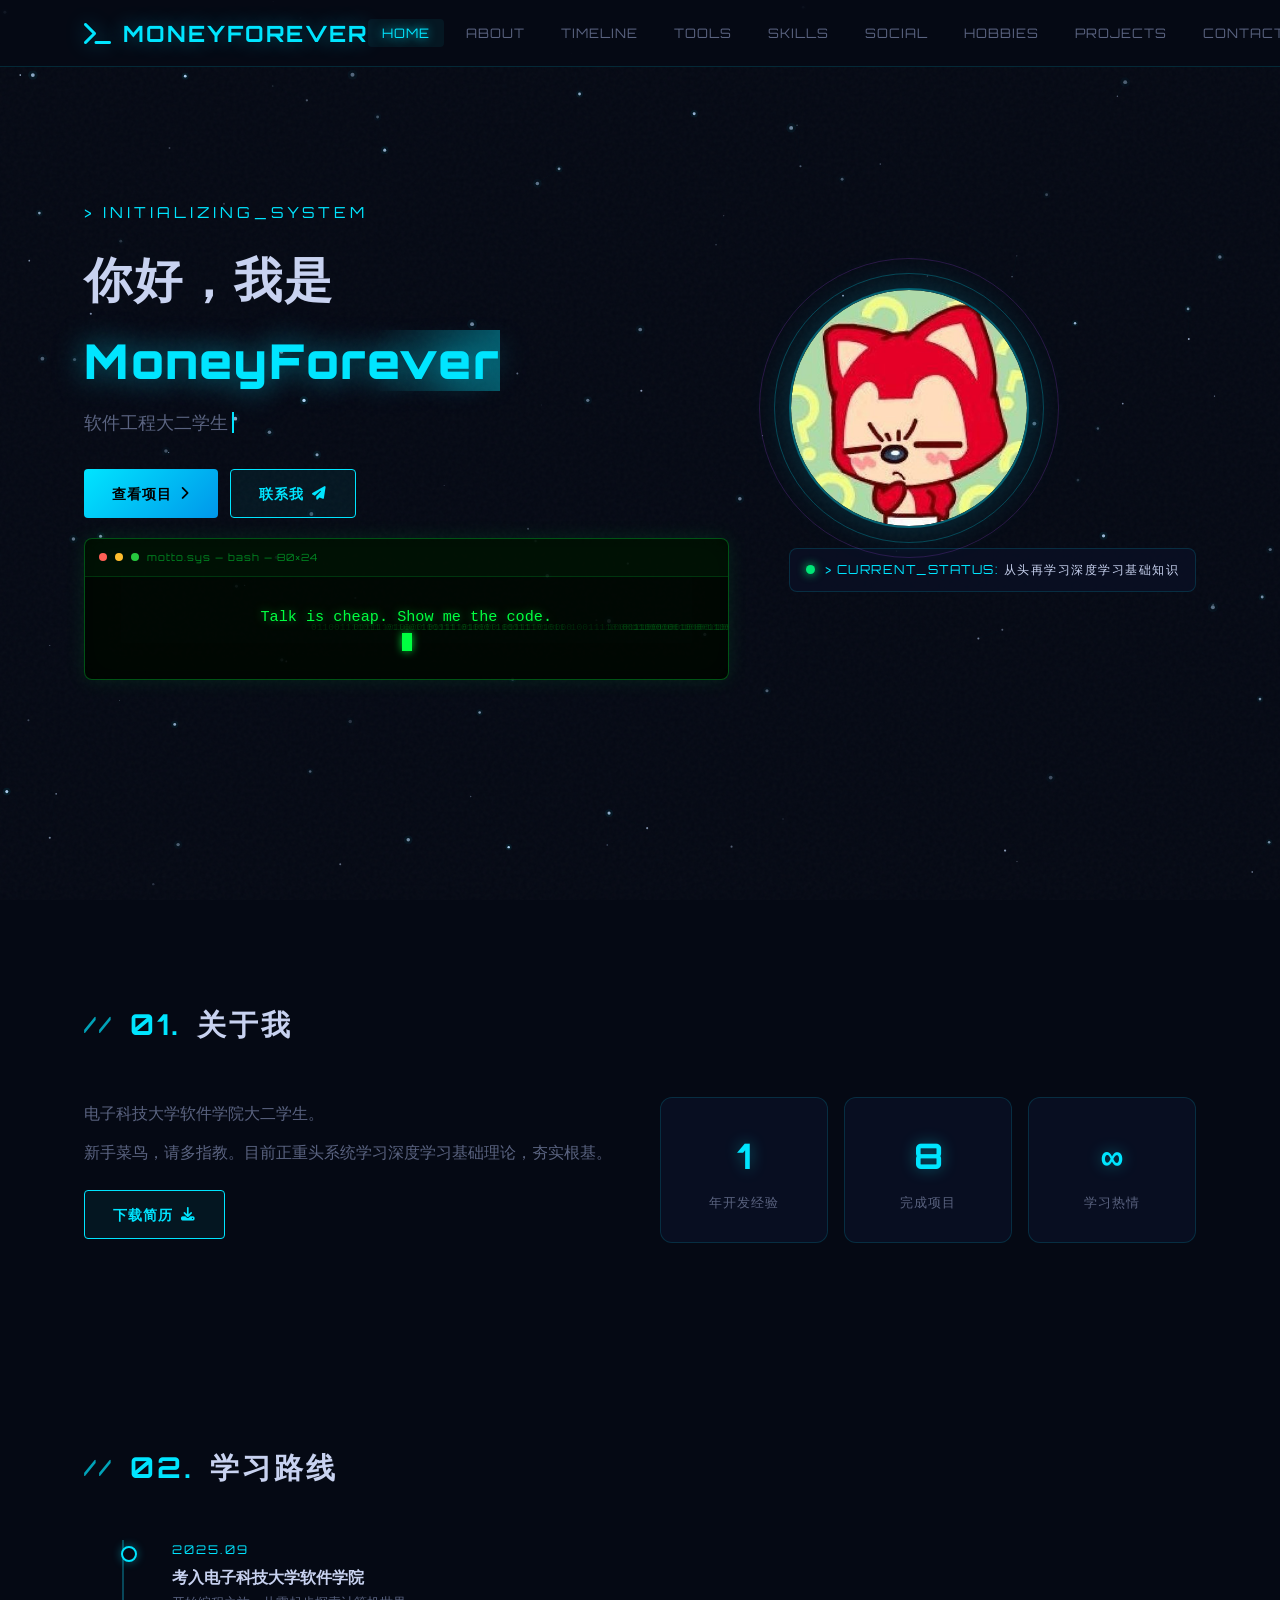
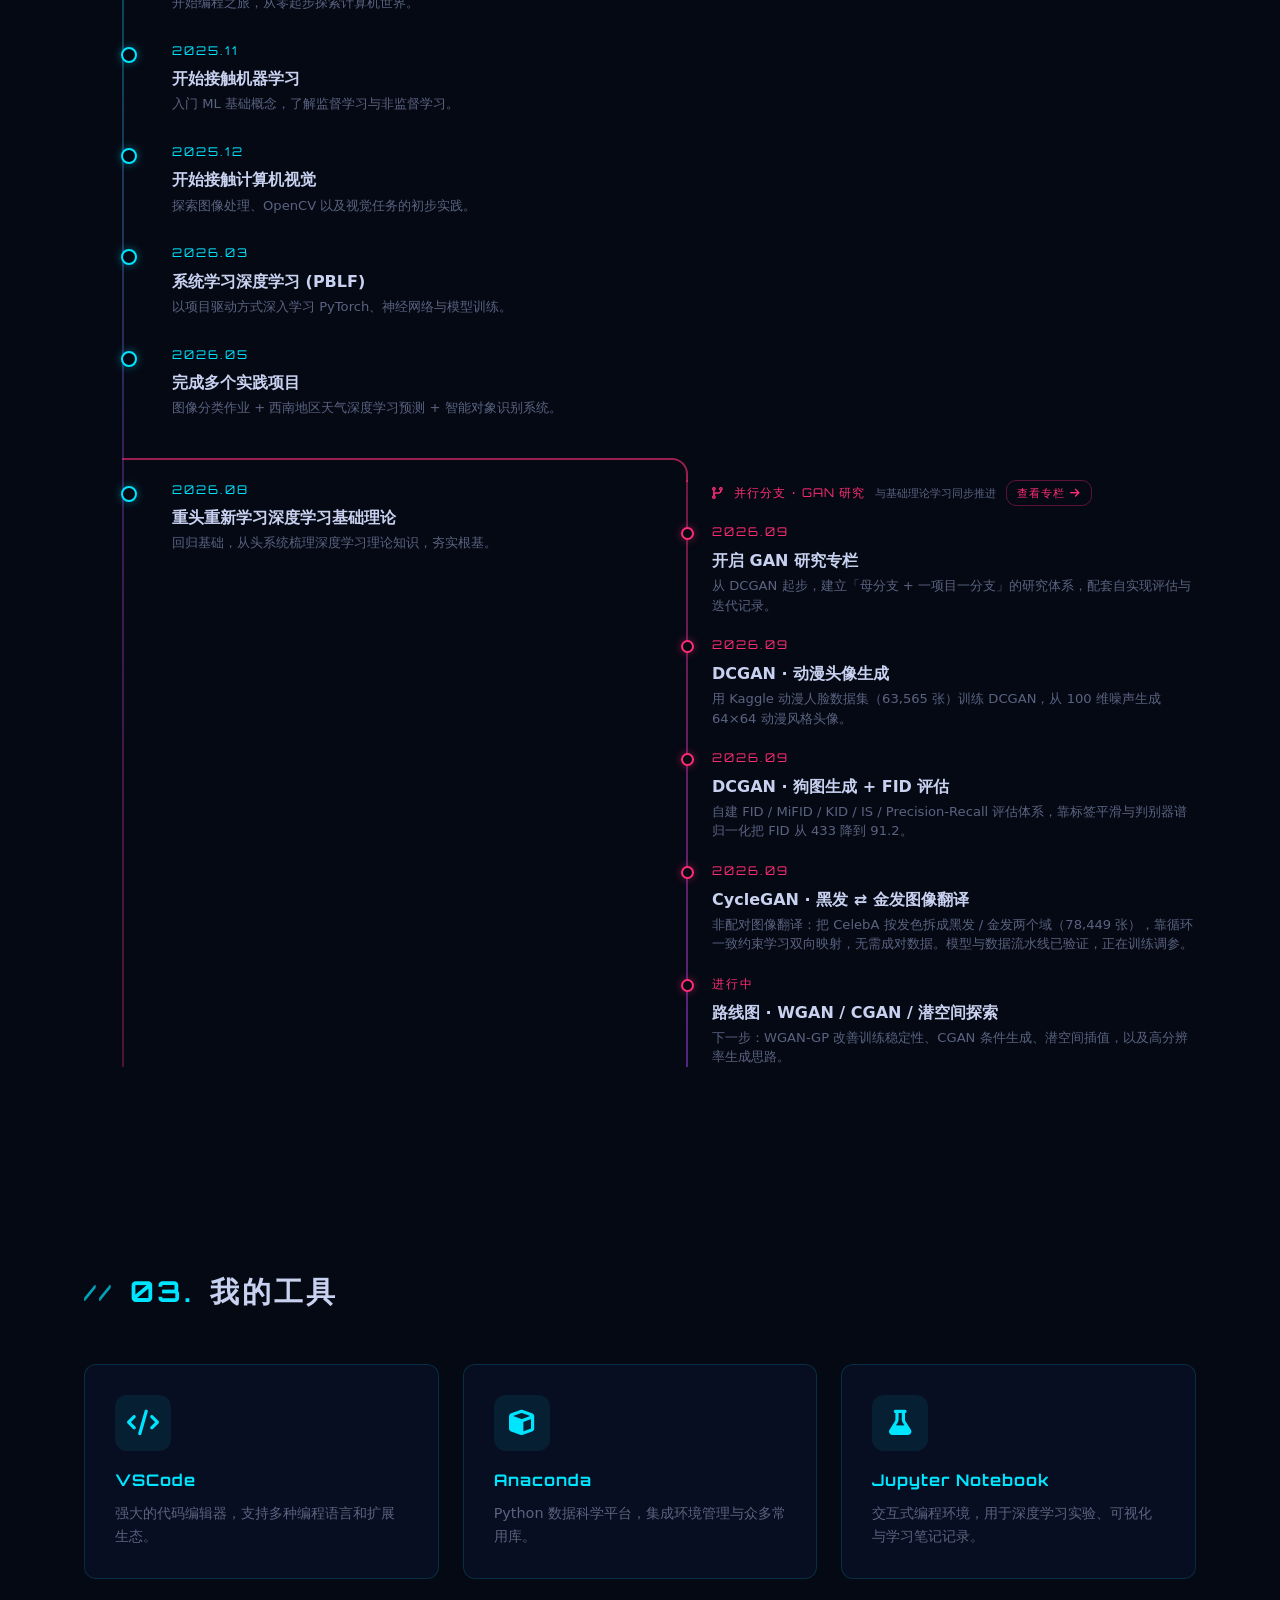
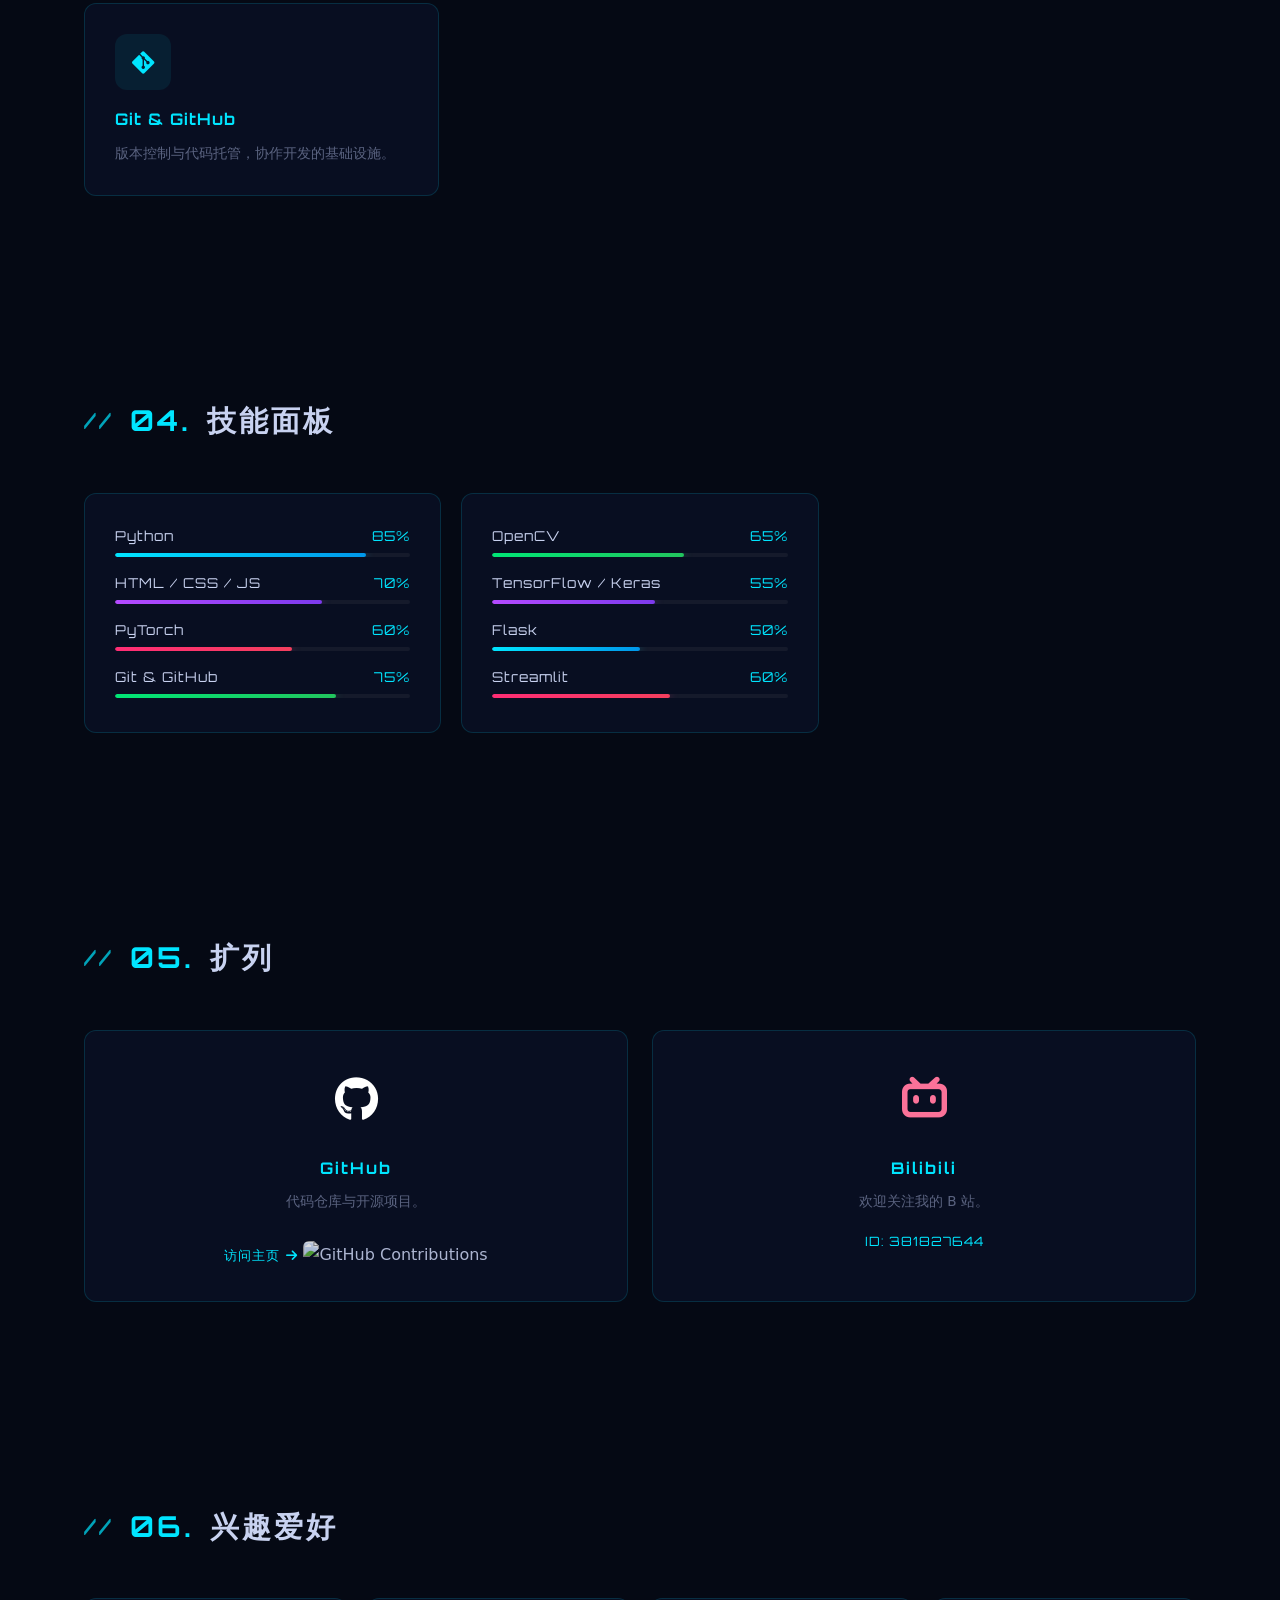
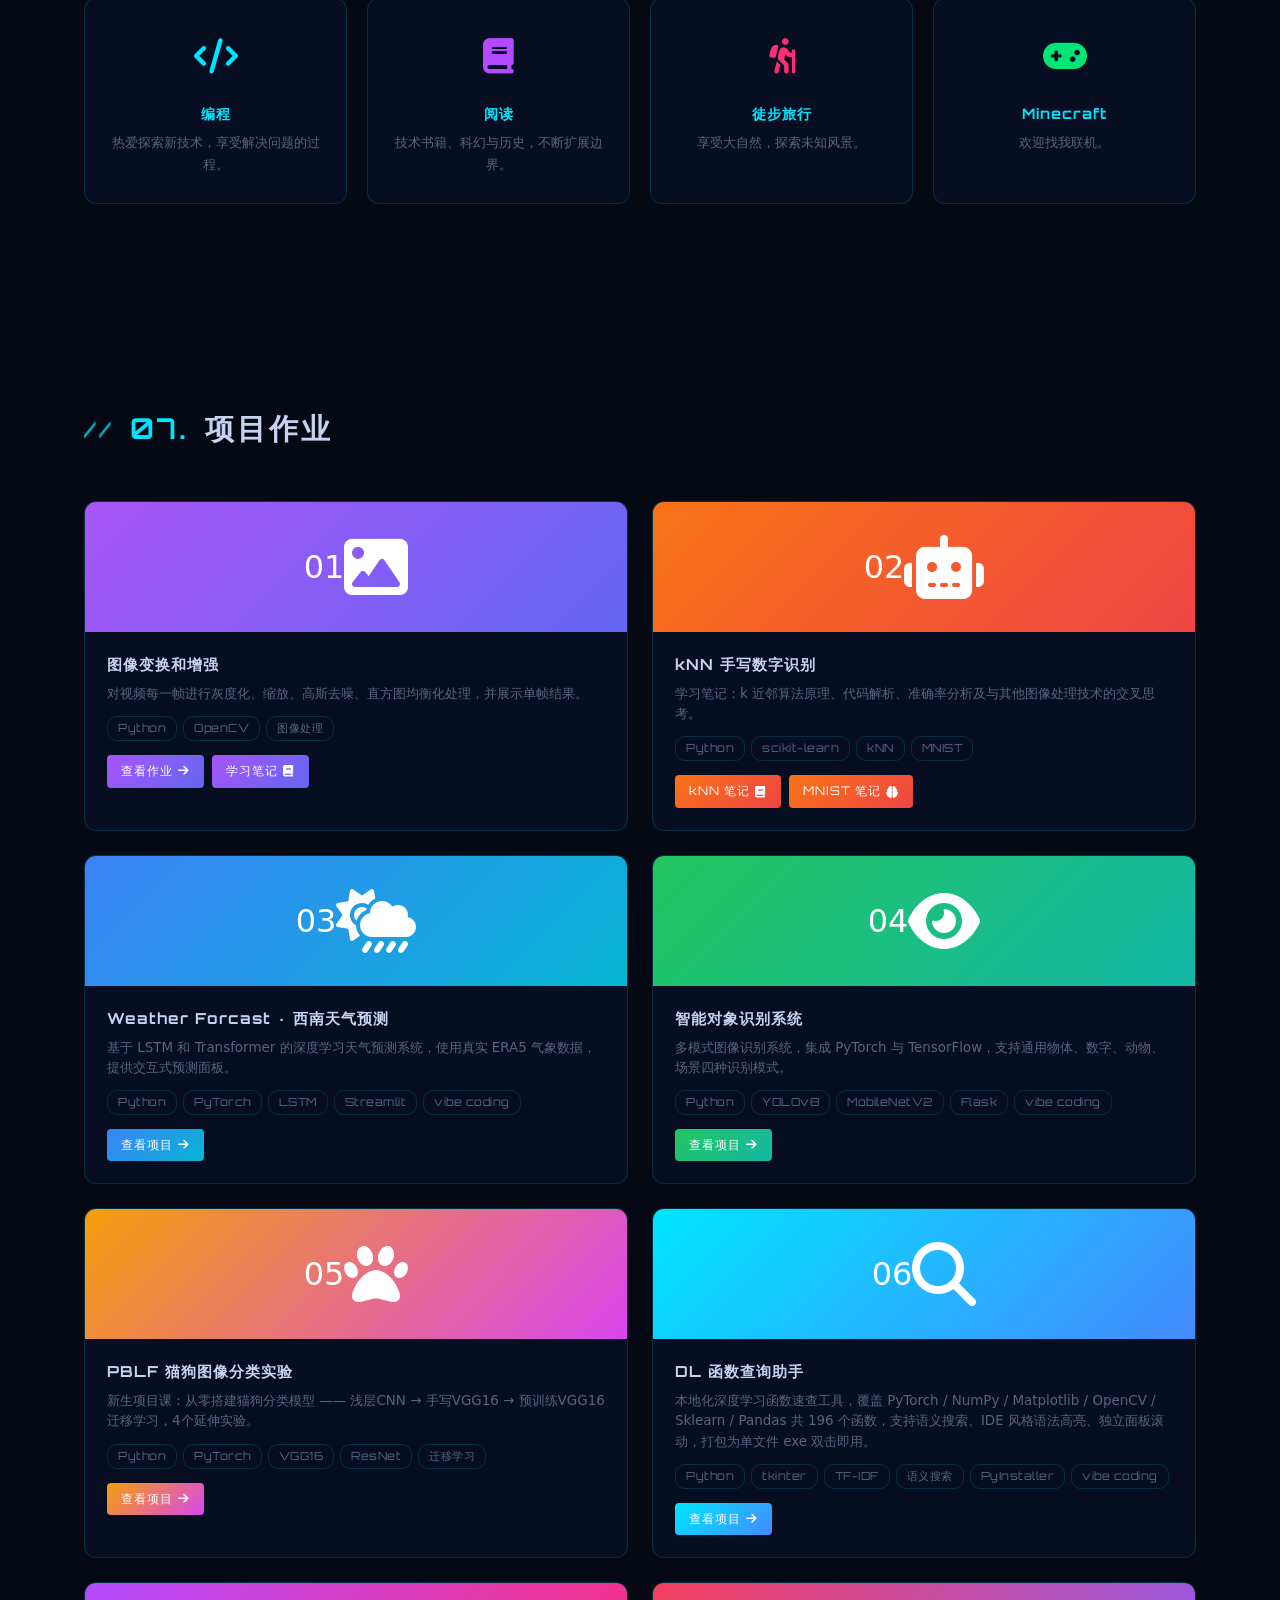
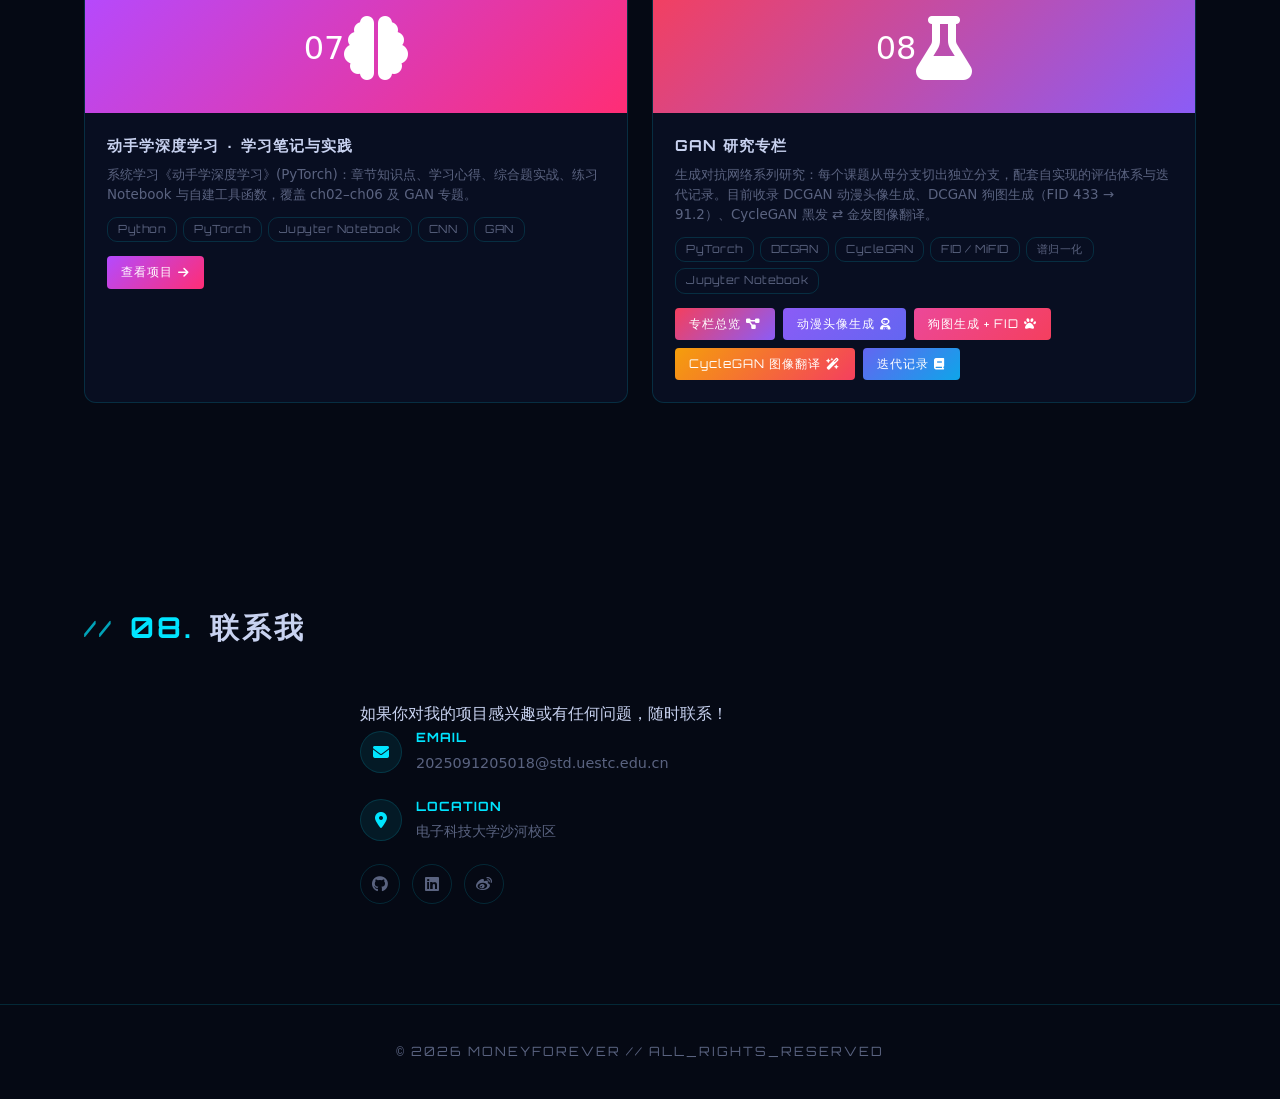
==== commit 4f0d8772: "Add CycleGAN to GAN research column: card link, tag, timeline entry" ====
--- a/index.html
+++ b/index.html
@@ -767,6 +767,11 @@
                                 <div class="tl-desc">自建 FID / MiFID / KID / IS / Precision-Recall 评估体系，靠标签平滑与判别器谱归一化把 FID 从 433 降到 91.2。</div>
                             </div>
                             <div class="tl-fork-item">
+                                <div class="tl-date">2026.09</div>
+                                <div class="tl-title">CycleGAN · 黑发 ⇄ 金发图像翻译</div>
+                                <div class="tl-desc">非配对图像翻译：把 CelebA 按发色拆成黑发 / 金发两个域（78,449 张），靠循环一致约束学习双向映射，无需成对数据。模型与数据流水线已验证，正在训练调参。</div>
+                            </div>
+                            <div class="tl-fork-item">
                                 <div class="tl-date">进行中</div>
                                 <div class="tl-title">路线图 · WGAN / CGAN / 潜空间探索</div>
                                 <div class="tl-desc">下一步：WGAN-GP 改善训练稳定性、CGAN 条件生成、潜空间插值，以及高分辨率生成思路。</div>
@@ -1124,10 +1129,11 @@
                         </div>
                         <div class="proj-body">
                             <h3>GAN 研究专栏</h3>
-                            <p>生成对抗网络系列研究：每个课题从母分支切出独立分支，配套自实现的评估体系与迭代记录。目前收录 DCGAN 动漫头像生成、DCGAN 狗图生成（FID 433 → 91.2）。</p>
+                            <p>生成对抗网络系列研究：每个课题从母分支切出独立分支，配套自实现的评估体系与迭代记录。目前收录 DCGAN 动漫头像生成、DCGAN 狗图生成（FID 433 → 91.2）、CycleGAN 黑发 ⇄ 金发图像翻译。</p>
                             <div class="proj-tags">
                                 <span class="proj-tag">PyTorch</span>
                                 <span class="proj-tag">DCGAN</span>
+                                <span class="proj-tag">CycleGAN</span>
                                 <span class="proj-tag">FID / MiFID</span>
                                 <span class="proj-tag">谱归一化</span>
                                 <span class="proj-tag">Jupyter Notebook</span>
@@ -1136,6 +1142,7 @@
                                 <a href="https://github.com/lucky-money-account/repository_for_machine_learning/tree/GAN-research" target="_blank" class="proj-link" style="background:linear-gradient(135deg,#f43f5e,#8b5cf6);">专栏总览 <i class="fas fa-diagram-project"></i></a>
                                 <a href="https://github.com/lucky-money-account/repository_for_machine_learning/tree/GAN-research/GAN/DCGAN-anime-faces" target="_blank" class="proj-link" style="background:linear-gradient(135deg,#8b5cf6,#6366f1);">动漫头像生成 <i class="fas fa-user-astronaut"></i></a>
                                 <a href="https://github.com/lucky-money-account/repository_for_machine_learning/tree/GAN-dog-fid/GAN/dog-fid" target="_blank" class="proj-link" style="background:linear-gradient(135deg,#ec4899,#f43f5e);">狗图生成 + FID <i class="fas fa-paw"></i></a>
+                                <a href="https://github.com/lucky-money-account/repository_for_machine_learning/tree/GAN-CycleGAN/GAN/CycleGAN" target="_blank" class="proj-link" style="background:linear-gradient(135deg,#f59e0b,#f43f5e);">CycleGAN 图像翻译 <i class="fas fa-wand-magic-sparkles"></i></a>
                                 <a href="https://github.com/lucky-money-account/repository_for_machine_learning/blob/GAN-dog-fid/GAN/dog-fid/PROGRESS.md" target="_blank" class="proj-link" style="background:linear-gradient(135deg,#6366f1,#0ea5e9);">迭代记录 <i class="fas fa-book"></i></a>
                             </div>
                         </div>
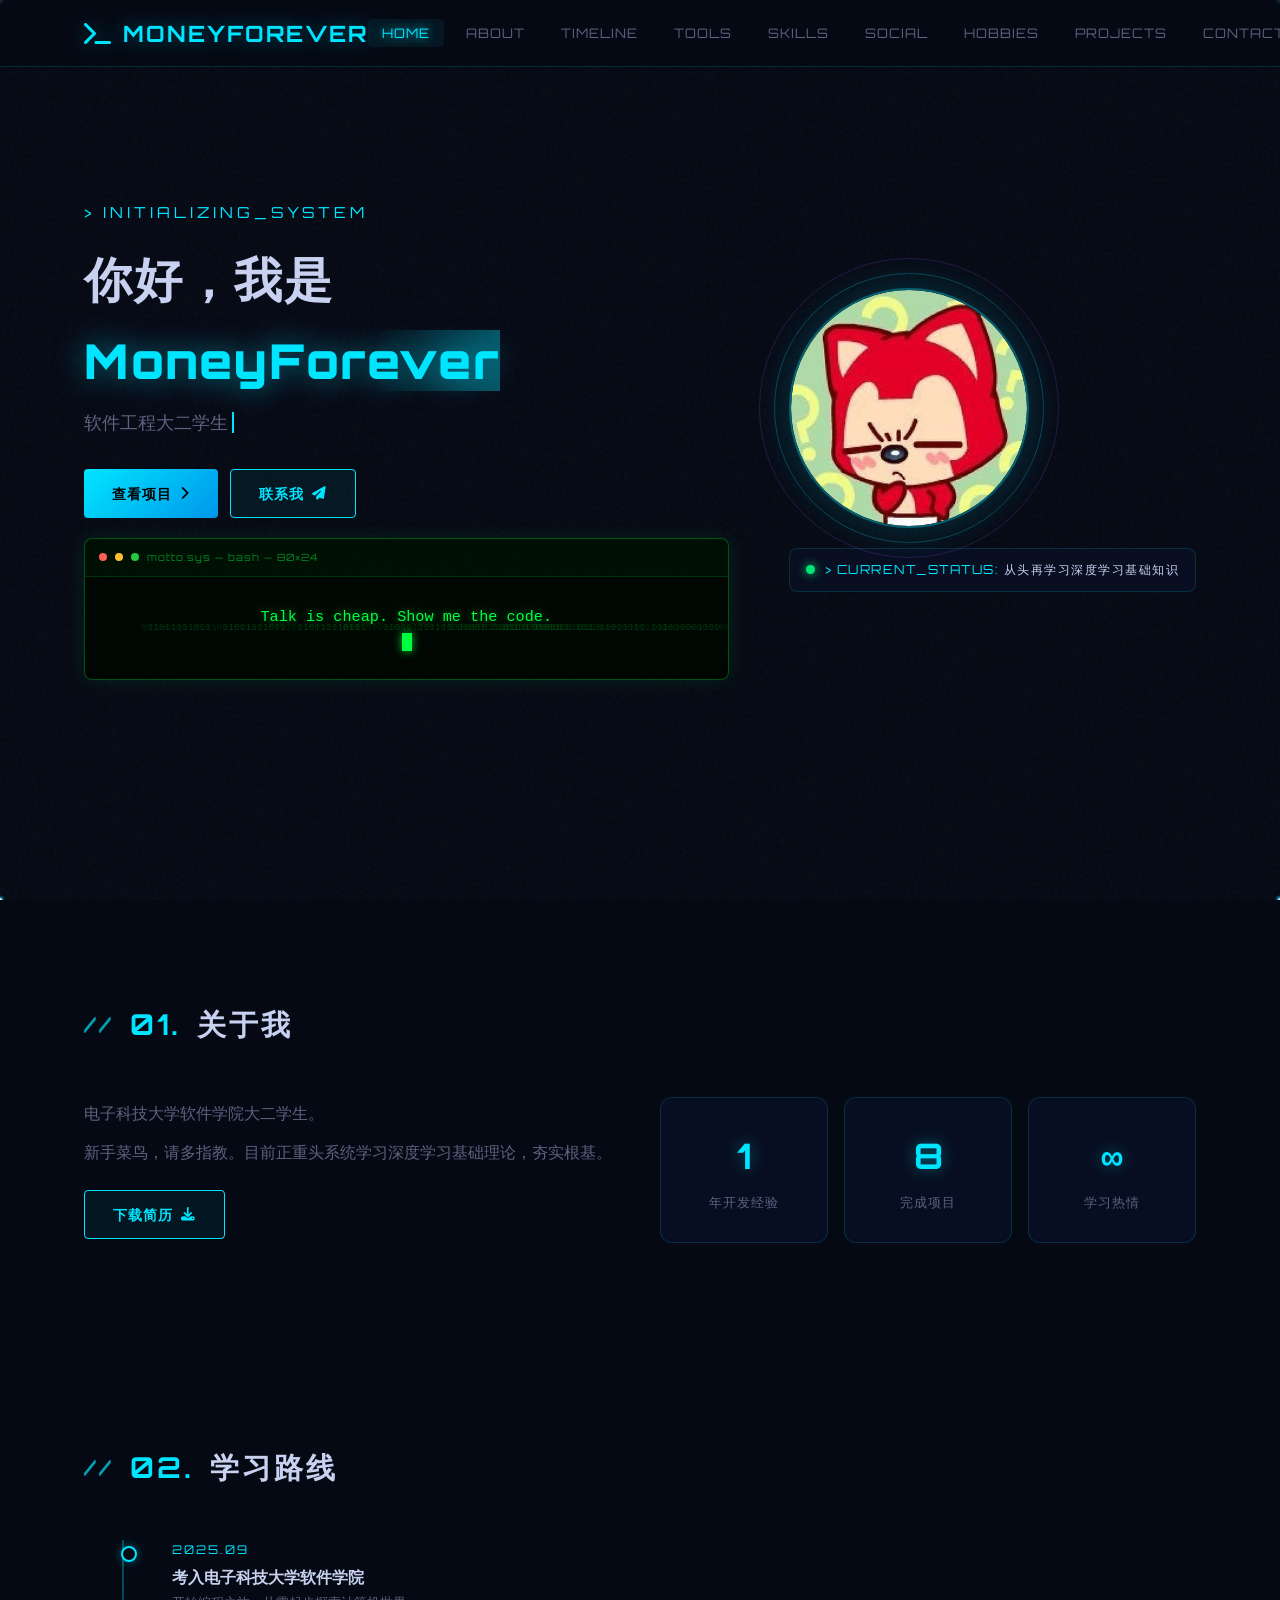
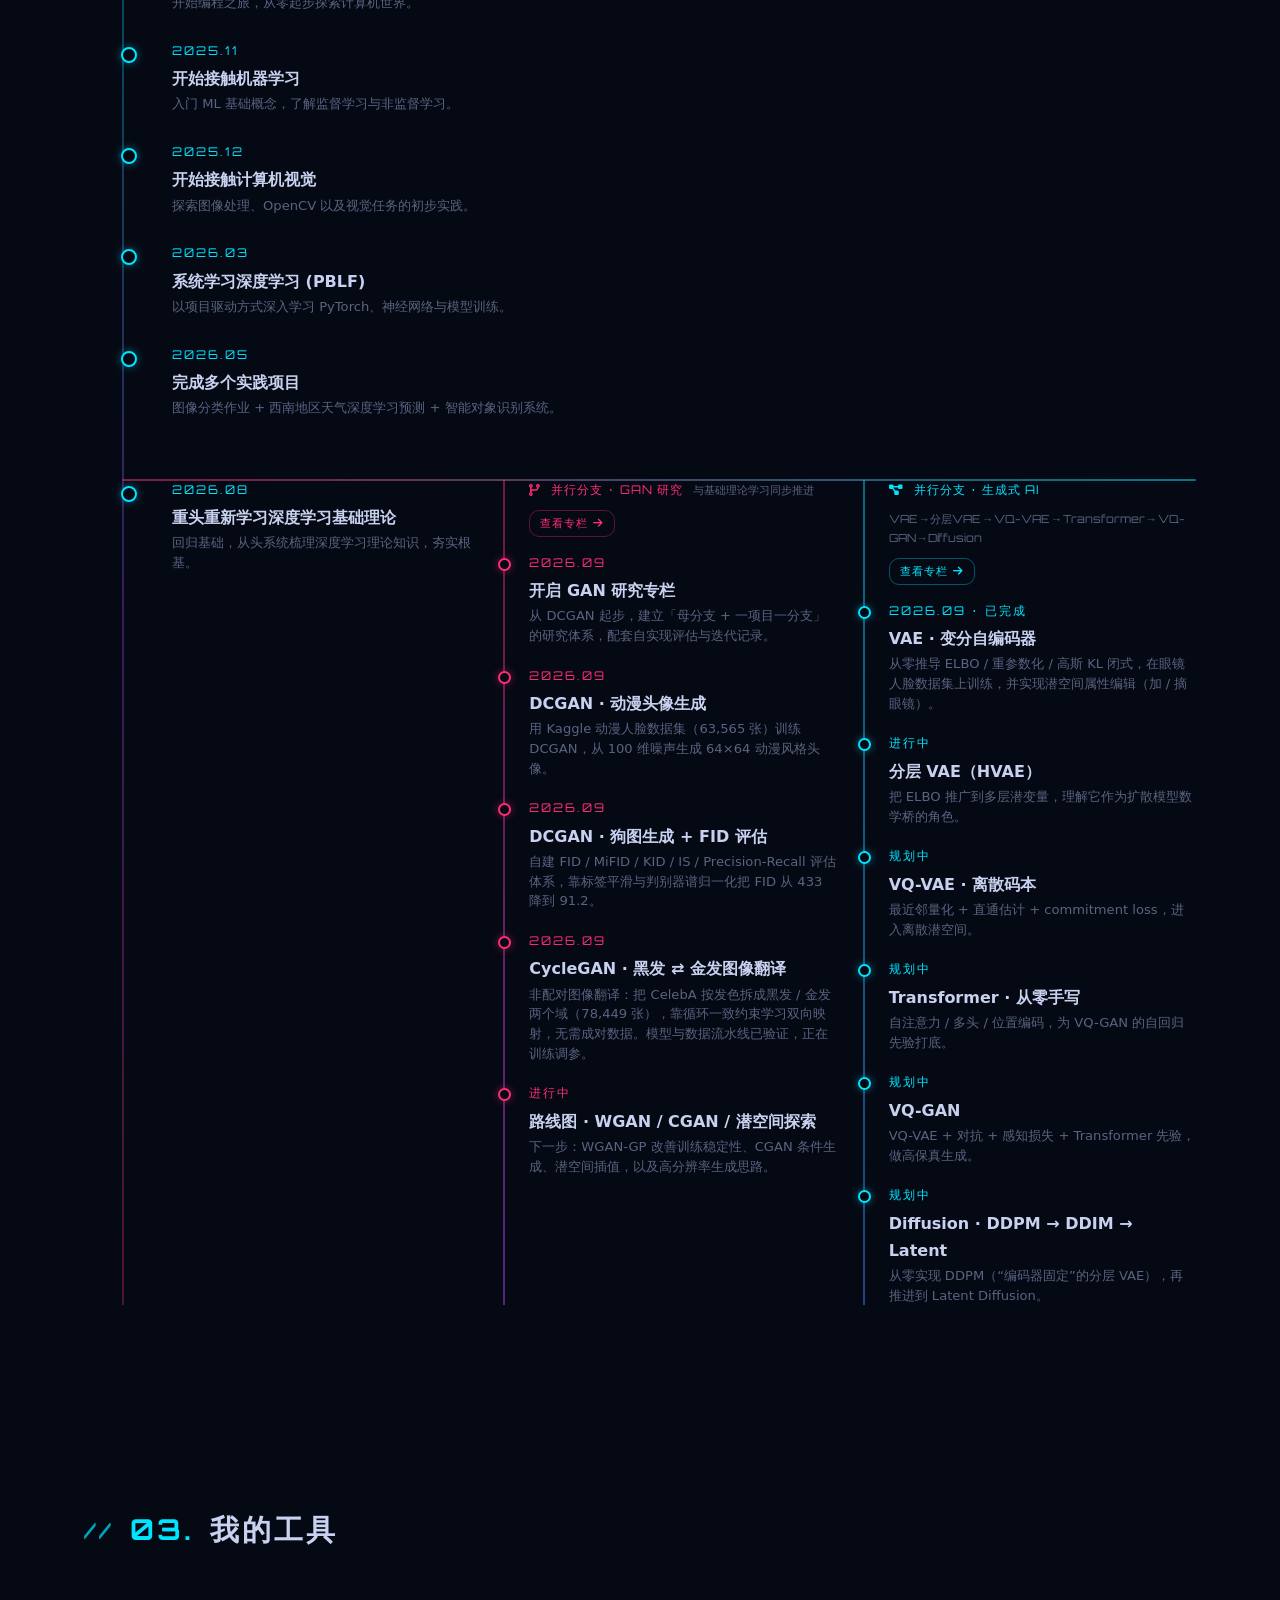
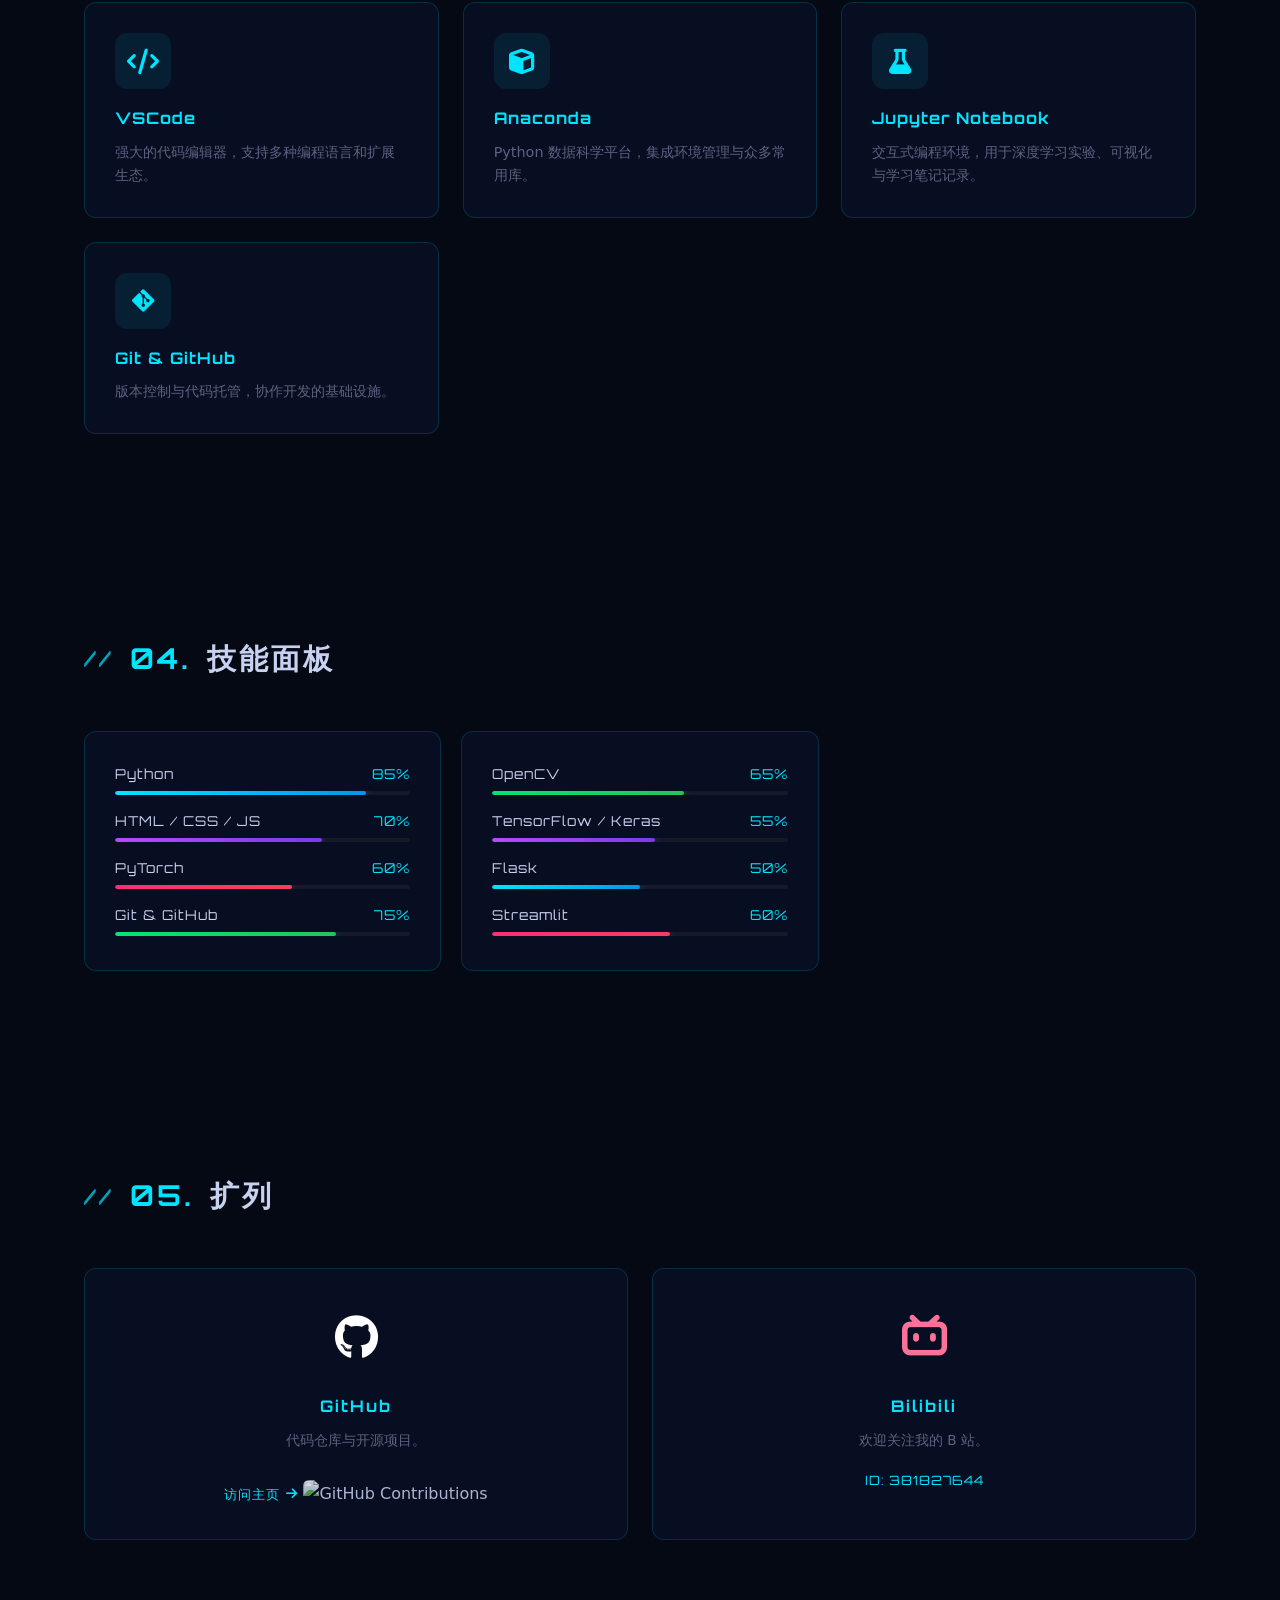
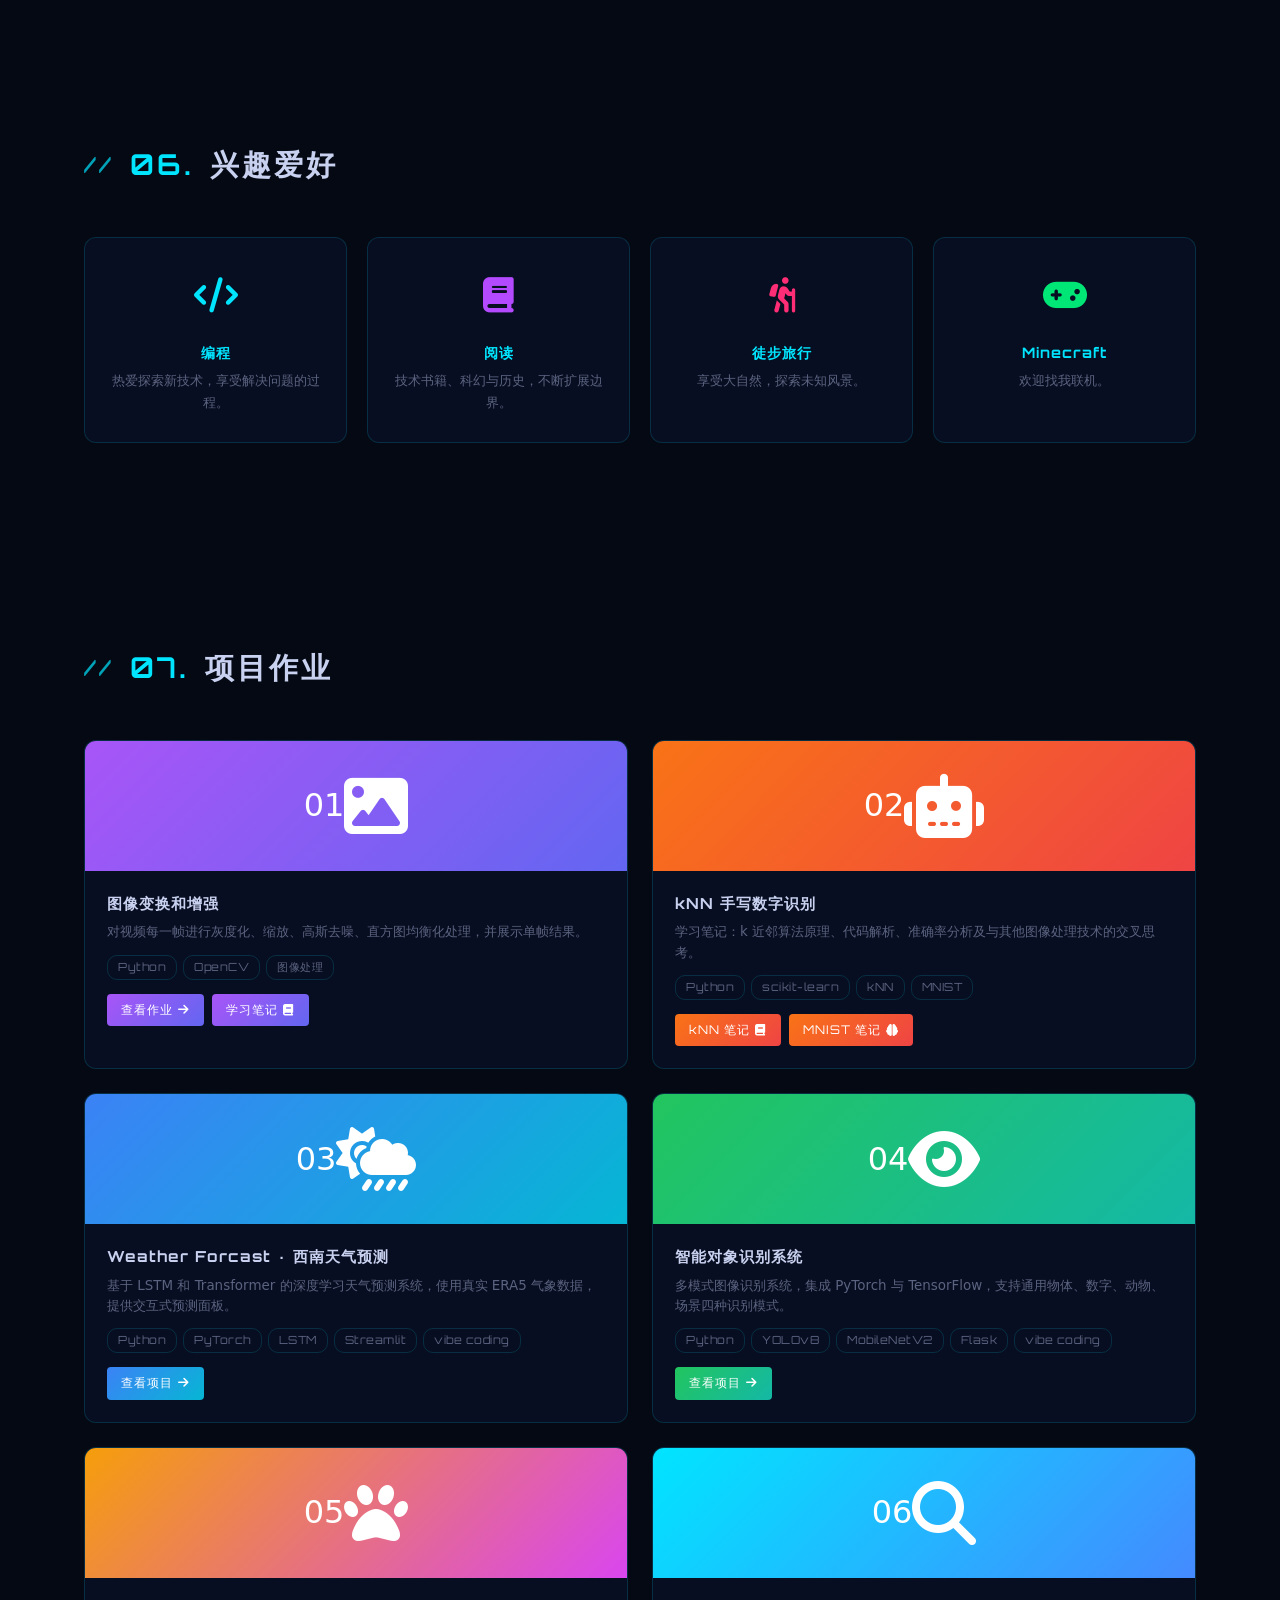
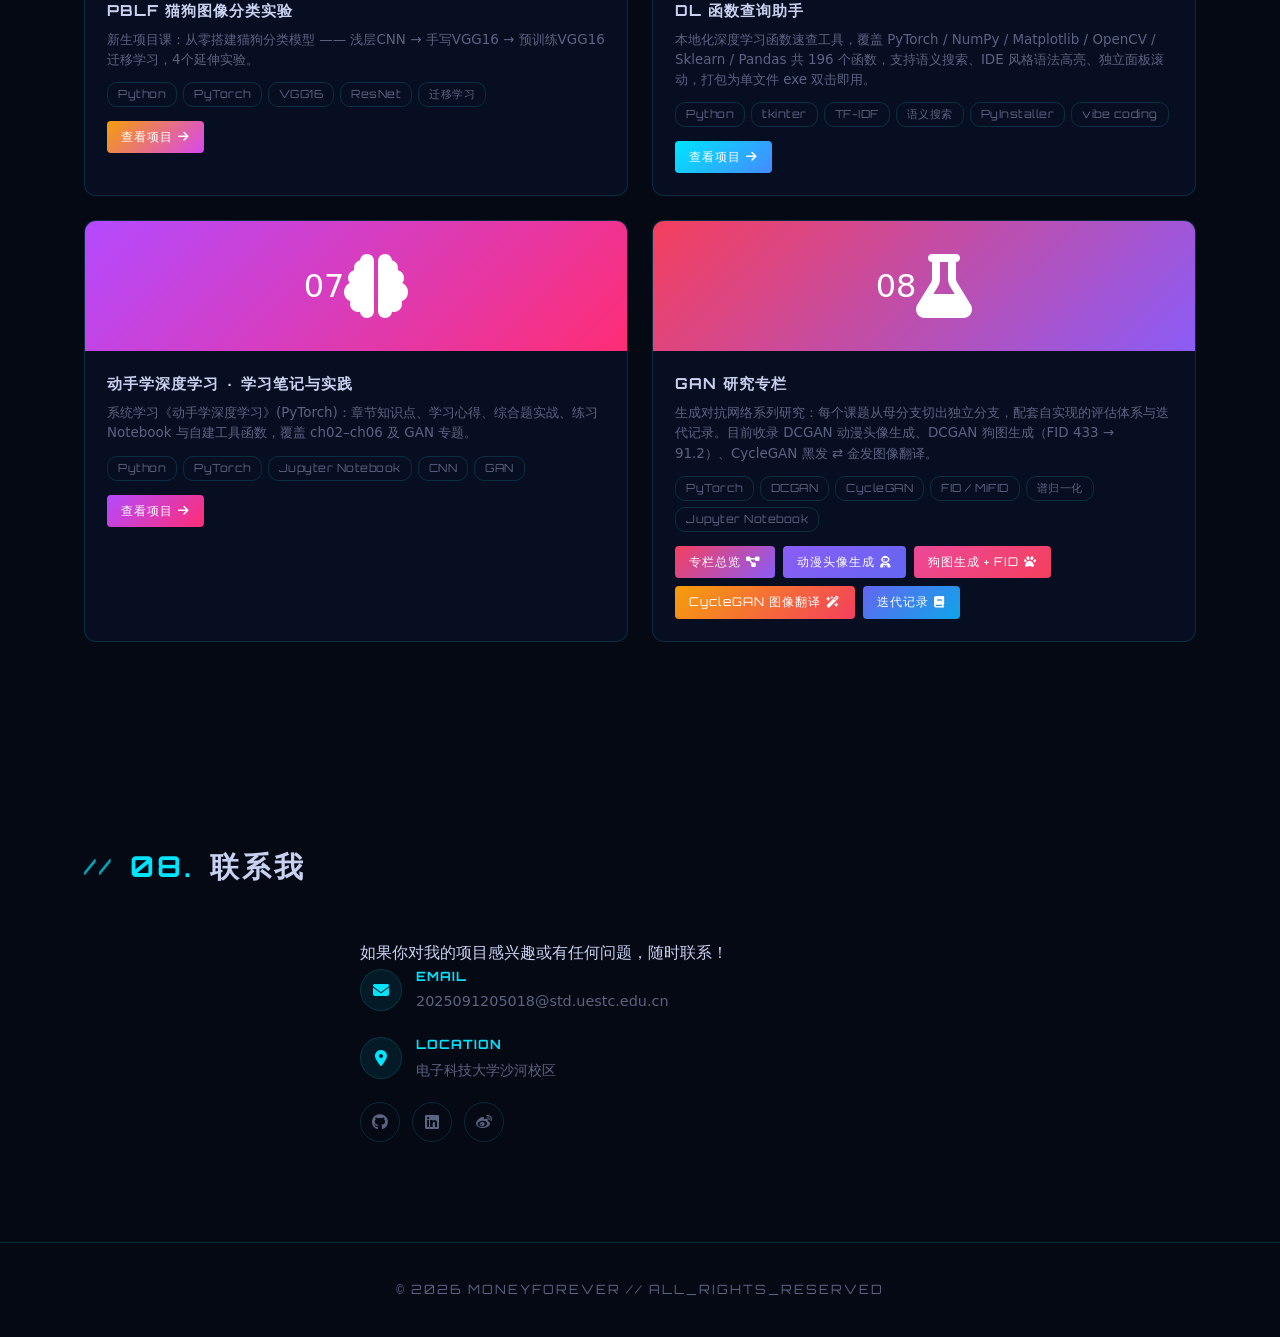
==== commit 4f51656f: "timeline: add generative-AI track (VAE -> HVAE -> VQ-VAE -> Transformer -> VQ-GAN -> Diffusion)" ====
--- a/index.html
+++ b/index.html
@@ -184,22 +184,20 @@
         .tl-title { font-size: 1rem; font-weight: 600; margin-bottom: 2px; color: var(--text); }
         .tl-desc { font-size: 0.82rem; color: var(--text-dim); line-height: 1.5; }
 
-        /* ── TIMELINE: 分叉（从头学习 ⇄ GAN 研究，两条并行轨） ── */
+        /* ── TIMELINE: 分叉（从头学习 ⇄ GAN 研究 ⇄ 生成式 AI，三条并行轨） ── */
         .tl-fork-wrap {
             position: relative;
             display: grid;
-            grid-template-columns: minmax(0, 1fr) minmax(0, 1fr);
-            column-gap: 32px;
+            grid-template-columns: repeat(3, minmax(0, 1fr));
+            column-gap: 26px;
             padding-top: 34px;
         }
-        .tl-fork-wrap::after {              /* 分叉连线：主线 → GAN 轨 */
+        .tl-fork-wrap::after {              /* 分叉连线：主线 → 各分支轨 */
             content: ''; position: absolute;
-            left: -22px; top: 12px;
-            width: calc(50% + 38px); height: 22px;
-            border-top: 2px solid var(--pink);
-            border-right: 2px solid var(--pink);
-            border-top-right-radius: 16px;
-            opacity: 0.6;
+            left: -22px; top: 33px;
+            width: calc(100% + 22px); height: 2px;
+            background: linear-gradient(90deg, var(--pink), var(--cyan));
+            opacity: 0.5; border-radius: 2px;
         }
         .tl-fork-col--gan { position: relative; }
         .tl-fork-col--gan::before {         /* GAN 轨竖线 */
@@ -208,6 +206,18 @@
             width: 2px; background: linear-gradient(to bottom, var(--pink), var(--purple));
             opacity: 0.45;
         }
+        .tl-fork-col--gen { position: relative; }
+        .tl-fork-col--gen::before {         /* 生成式轨竖线 */
+            content: ''; position: absolute;
+            left: 0; top: 0; bottom: 0;
+            width: 2px; background: linear-gradient(to bottom, var(--cyan), var(--blue));
+            opacity: 0.45;
+        }
+        .tl-fork-col--gen .tl-fork-head { color: var(--cyan); }
+        .tl-fork-col--gen .tl-fork-link { color: var(--cyan); border-color: rgba(0, 229, 255, 0.35); }
+        .tl-fork-col--gen .tl-fork-link:hover { border-color: var(--cyan); box-shadow: 0 0 12px rgba(0, 229, 255, 0.25); }
+        .tl-fork-col--gen .tl-fork-item::before { border-color: var(--cyan); box-shadow: 0 0 8px rgba(0, 229, 255, 0.45); }
+        .tl-fork-col--gen .tl-fork-item .tl-date { color: var(--cyan); }
         .tl-fork-head {
             display: flex; align-items: center; gap: 10px; flex-wrap: wrap;
             padding-left: 26px;
@@ -241,13 +251,22 @@
             .tl-item::before { left: -18px; width: 10px; height: 10px; }
             .tl-fork-wrap { grid-template-columns: minmax(0, 1fr); row-gap: 24px; padding-top: 0; }
             .tl-fork-wrap::after { display: none; }
-            .tl-fork-col--gan { margin-left: 24px; }
+            .tl-fork-col--gan, .tl-fork-col--gen { margin-left: 24px; }
             .tl-fork-col--gan::after {      /* 窄屏改为上下堆叠，用肘形连线衔接 */
                 content: ''; position: absolute;
                 left: -41px; top: -24px;
                 width: 41px; height: 24px;
                 border-left: 2px solid var(--pink);
                 border-bottom: 2px solid var(--pink);
+                border-bottom-left-radius: 16px;
+                opacity: 0.6;
+            }
+            .tl-fork-col--gen::after {
+                content: ''; position: absolute;
+                left: -41px; top: -24px;
+                width: 41px; height: 24px;
+                border-left: 2px solid var(--cyan);
+                border-bottom: 2px solid var(--cyan);
                 border-bottom-left-radius: 16px;
                 opacity: 0.6;
             }
@@ -777,6 +796,44 @@
                                 <div class="tl-desc">下一步：WGAN-GP 改善训练稳定性、CGAN 条件生成、潜空间插值，以及高分辨率生成思路。</div>
                             </div>
                         </div>
+                        <div class="tl-fork-col tl-fork-col--gen">
+                            <div class="tl-fork-head">
+                                <i class="fas fa-diagram-project"></i>
+                                <span>并行分支 · 生成式 AI</span>
+                                <em>VAE → 分层VAE → VQ-VAE → Transformer → VQ-GAN → Diffusion</em>
+                                <a href="https://github.com/lucky-money-account/repository_for_machine_learning/tree/VAE" target="_blank" class="tl-fork-link">查看专栏 <i class="fas fa-arrow-right"></i></a>
+                            </div>
+                            <div class="tl-fork-item">
+                                <div class="tl-date">2026.09 · 已完成</div>
+                                <div class="tl-title">VAE · 变分自编码器</div>
+                                <div class="tl-desc">从零推导 ELBO / 重参数化 / 高斯 KL 闭式，在眼镜人脸数据集上训练，并实现潜空间属性编辑（加 / 摘眼镜）。</div>
+                            </div>
+                            <div class="tl-fork-item">
+                                <div class="tl-date">进行中</div>
+                                <div class="tl-title">分层 VAE（HVAE）</div>
+                                <div class="tl-desc">把 ELBO 推广到多层潜变量，理解它作为扩散模型数学桥的角色。</div>
+                            </div>
+                            <div class="tl-fork-item">
+                                <div class="tl-date">规划中</div>
+                                <div class="tl-title">VQ-VAE · 离散码本</div>
+                                <div class="tl-desc">最近邻量化 + 直通估计 + commitment loss，进入离散潜空间。</div>
+                            </div>
+                            <div class="tl-fork-item">
+                                <div class="tl-date">规划中</div>
+                                <div class="tl-title">Transformer · 从零手写</div>
+                                <div class="tl-desc">自注意力 / 多头 / 位置编码，为 VQ-GAN 的自回归先验打底。</div>
+                            </div>
+                            <div class="tl-fork-item">
+                                <div class="tl-date">规划中</div>
+                                <div class="tl-title">VQ-GAN</div>
+                                <div class="tl-desc">VQ-VAE + 对抗 + 感知损失 + Transformer 先验，做高保真生成。</div>
+                            </div>
+                            <div class="tl-fork-item">
+                                <div class="tl-date">规划中</div>
+                                <div class="tl-title">Diffusion · DDPM → DDIM → Latent</div>
+                                <div class="tl-desc">从零实现 DDPM（“编码器固定”的分层 VAE），再推进到 Latent Diffusion。</div>
+                            </div>
+                        </div>
                     </div>
                 </div>
             </div>
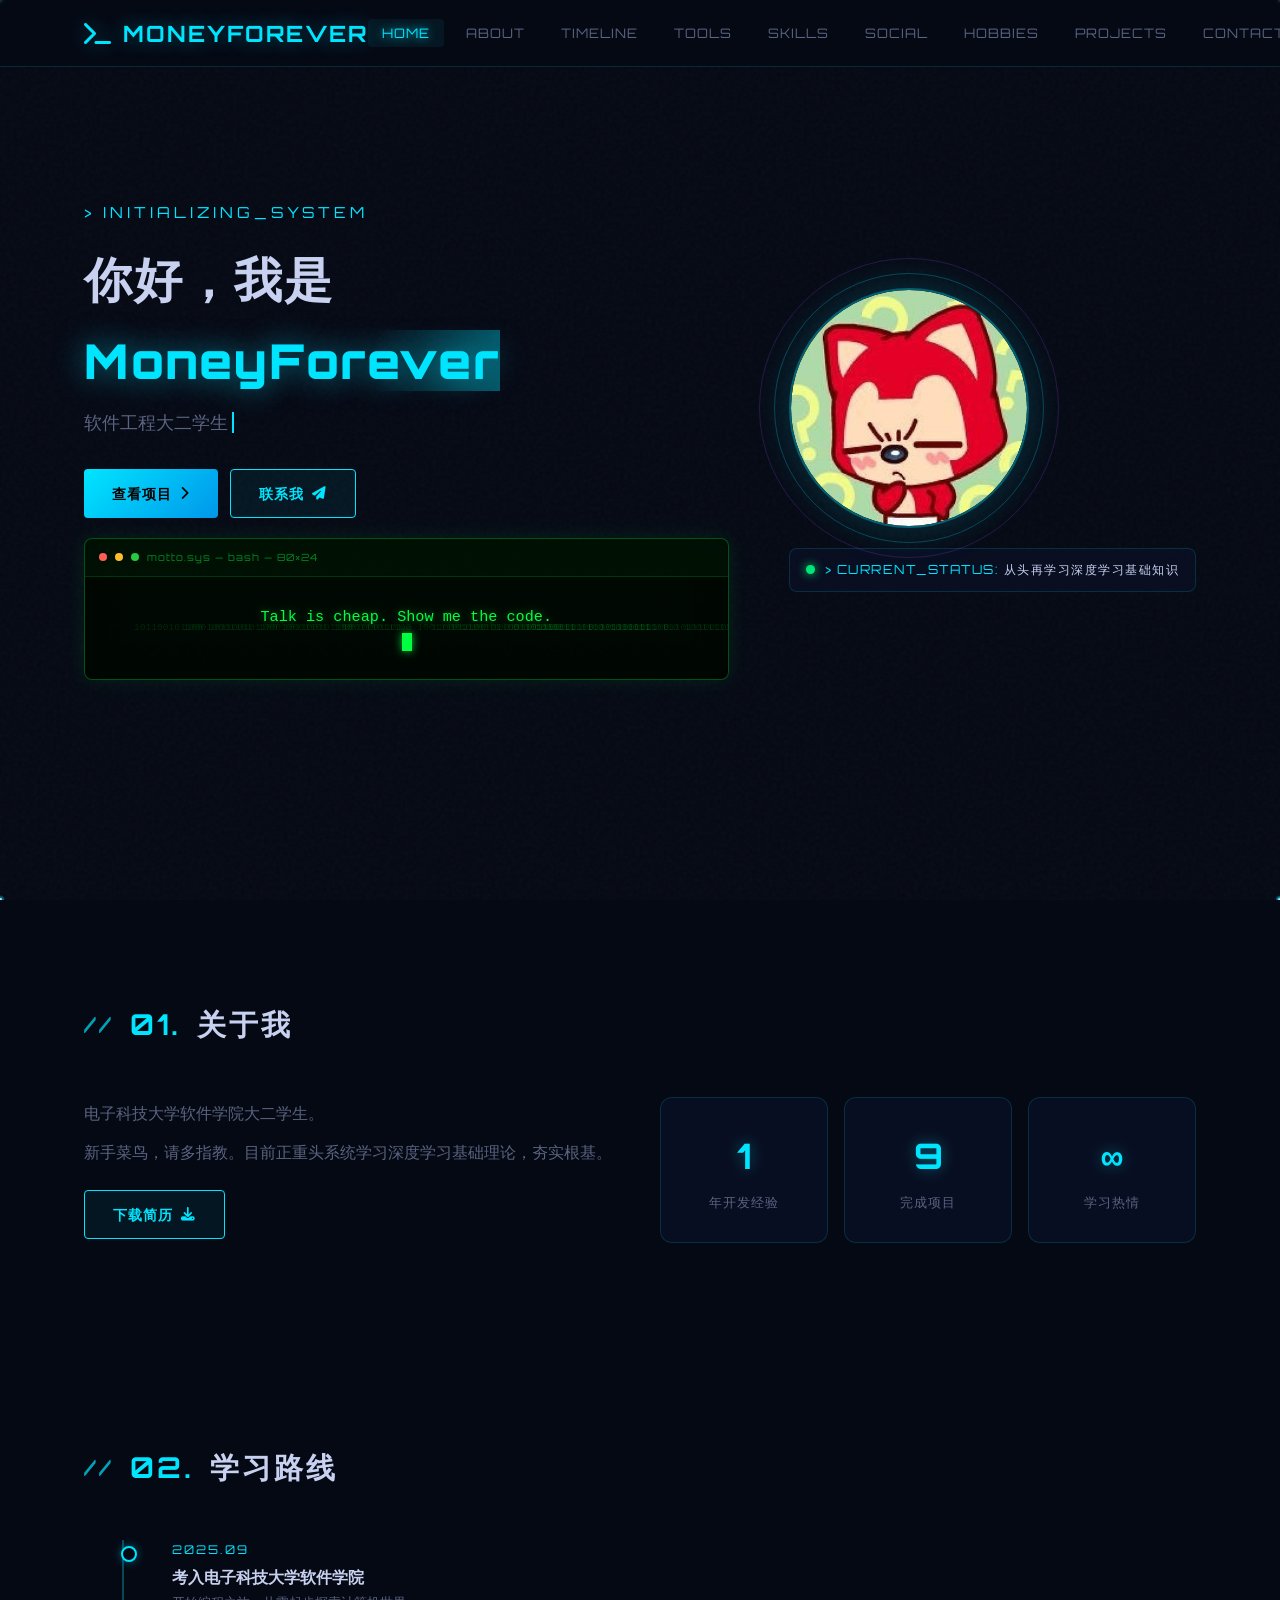
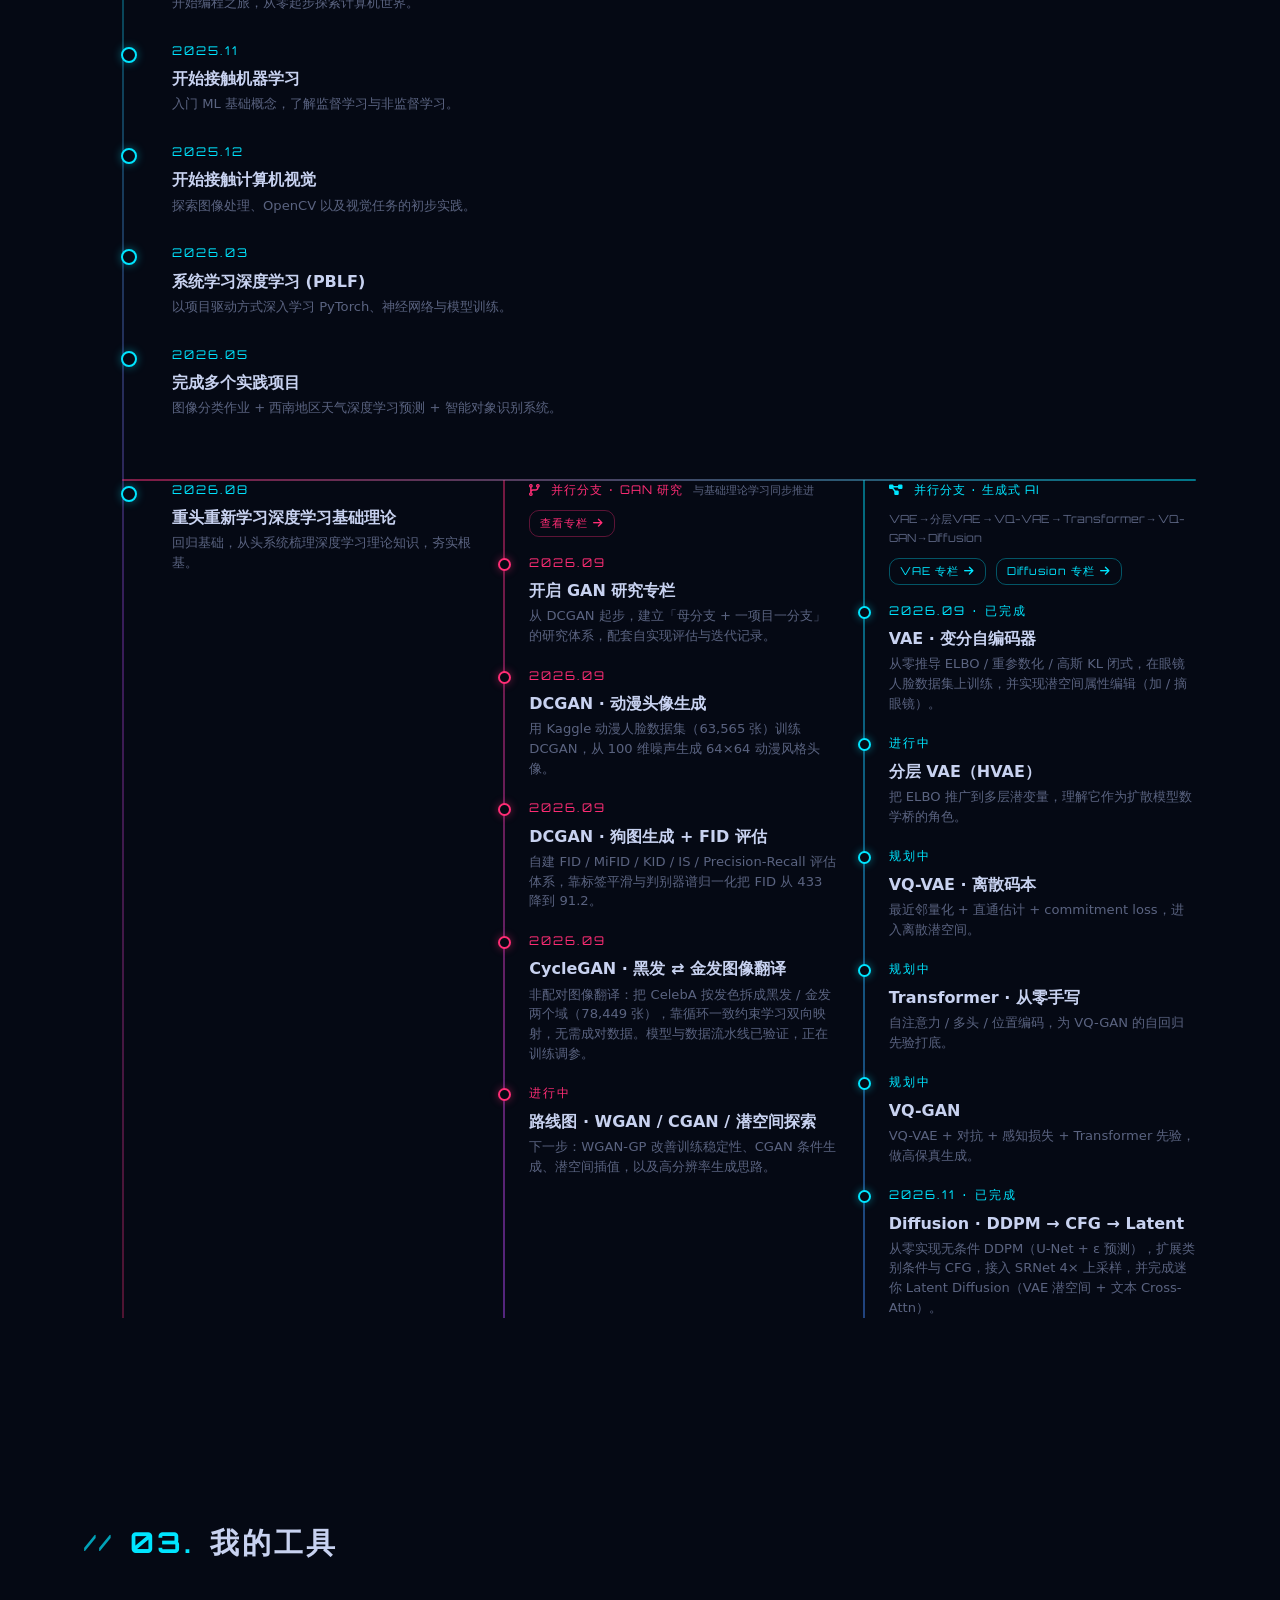
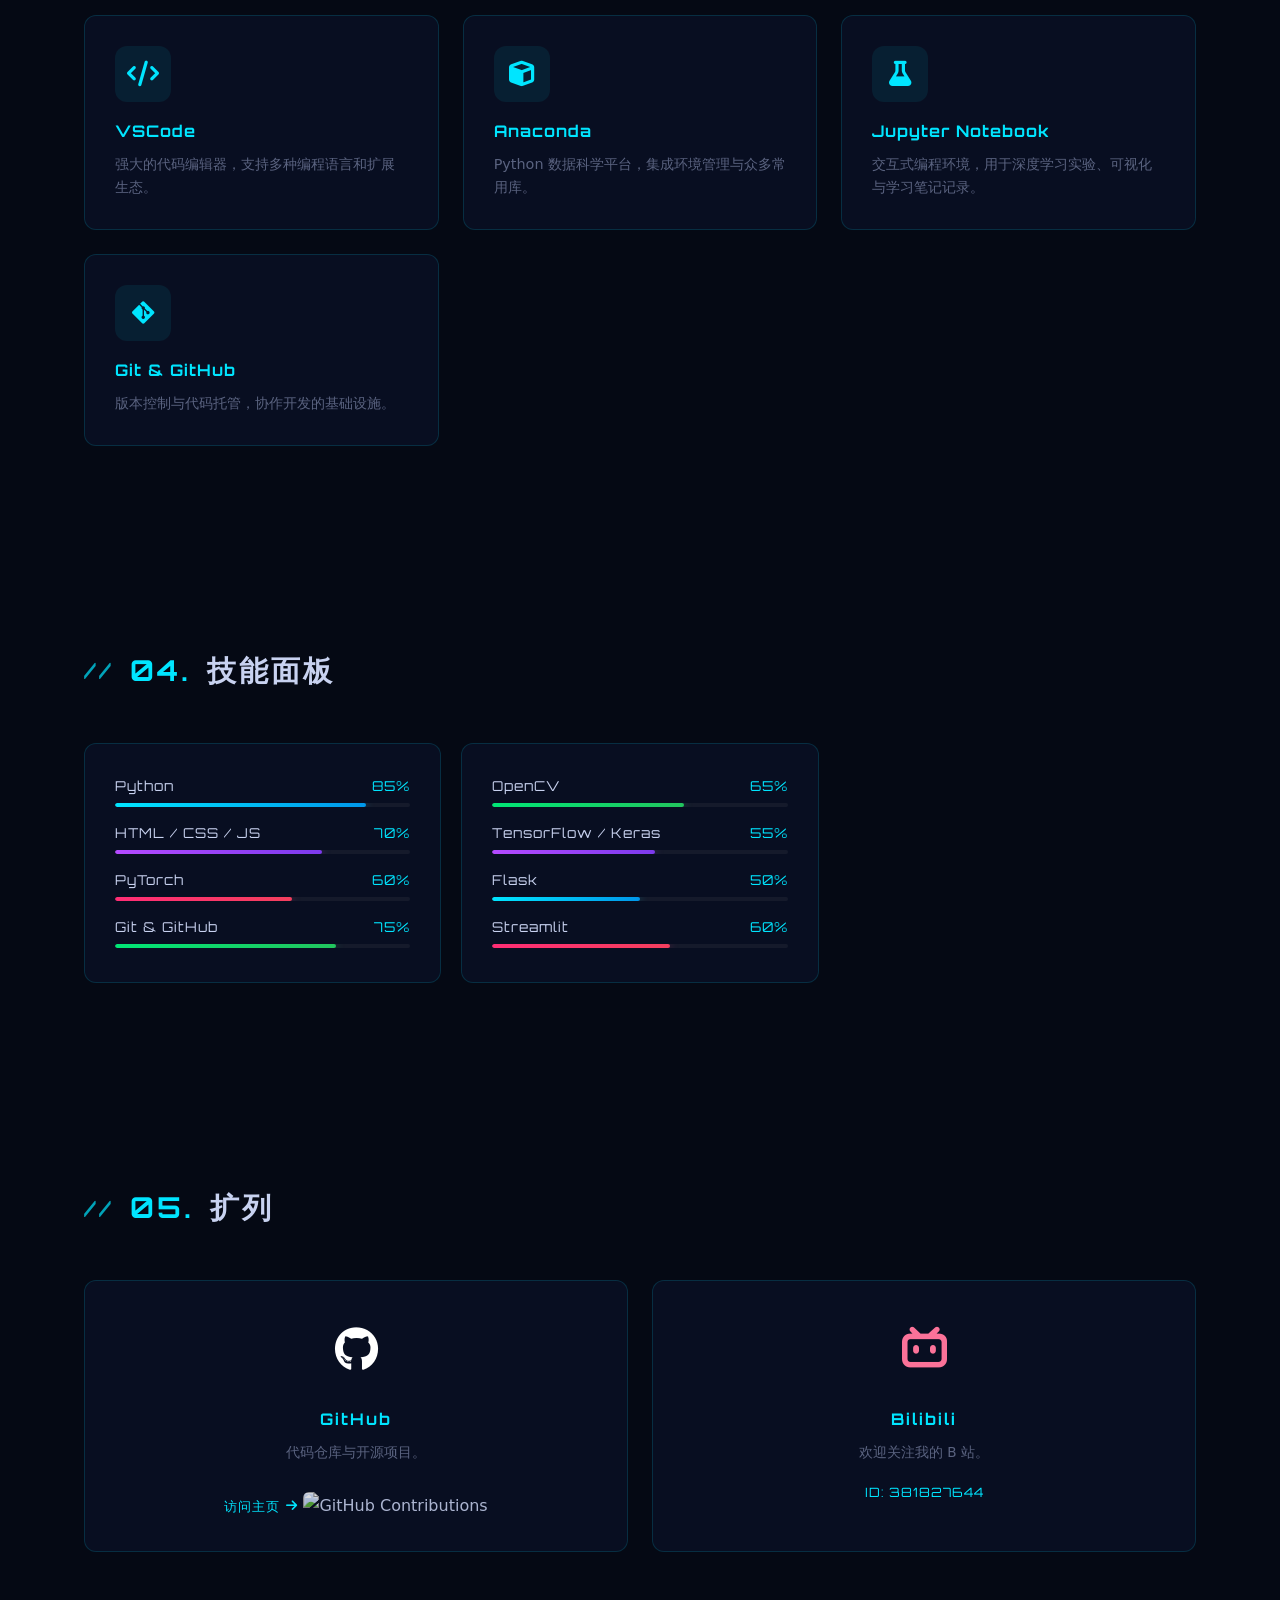
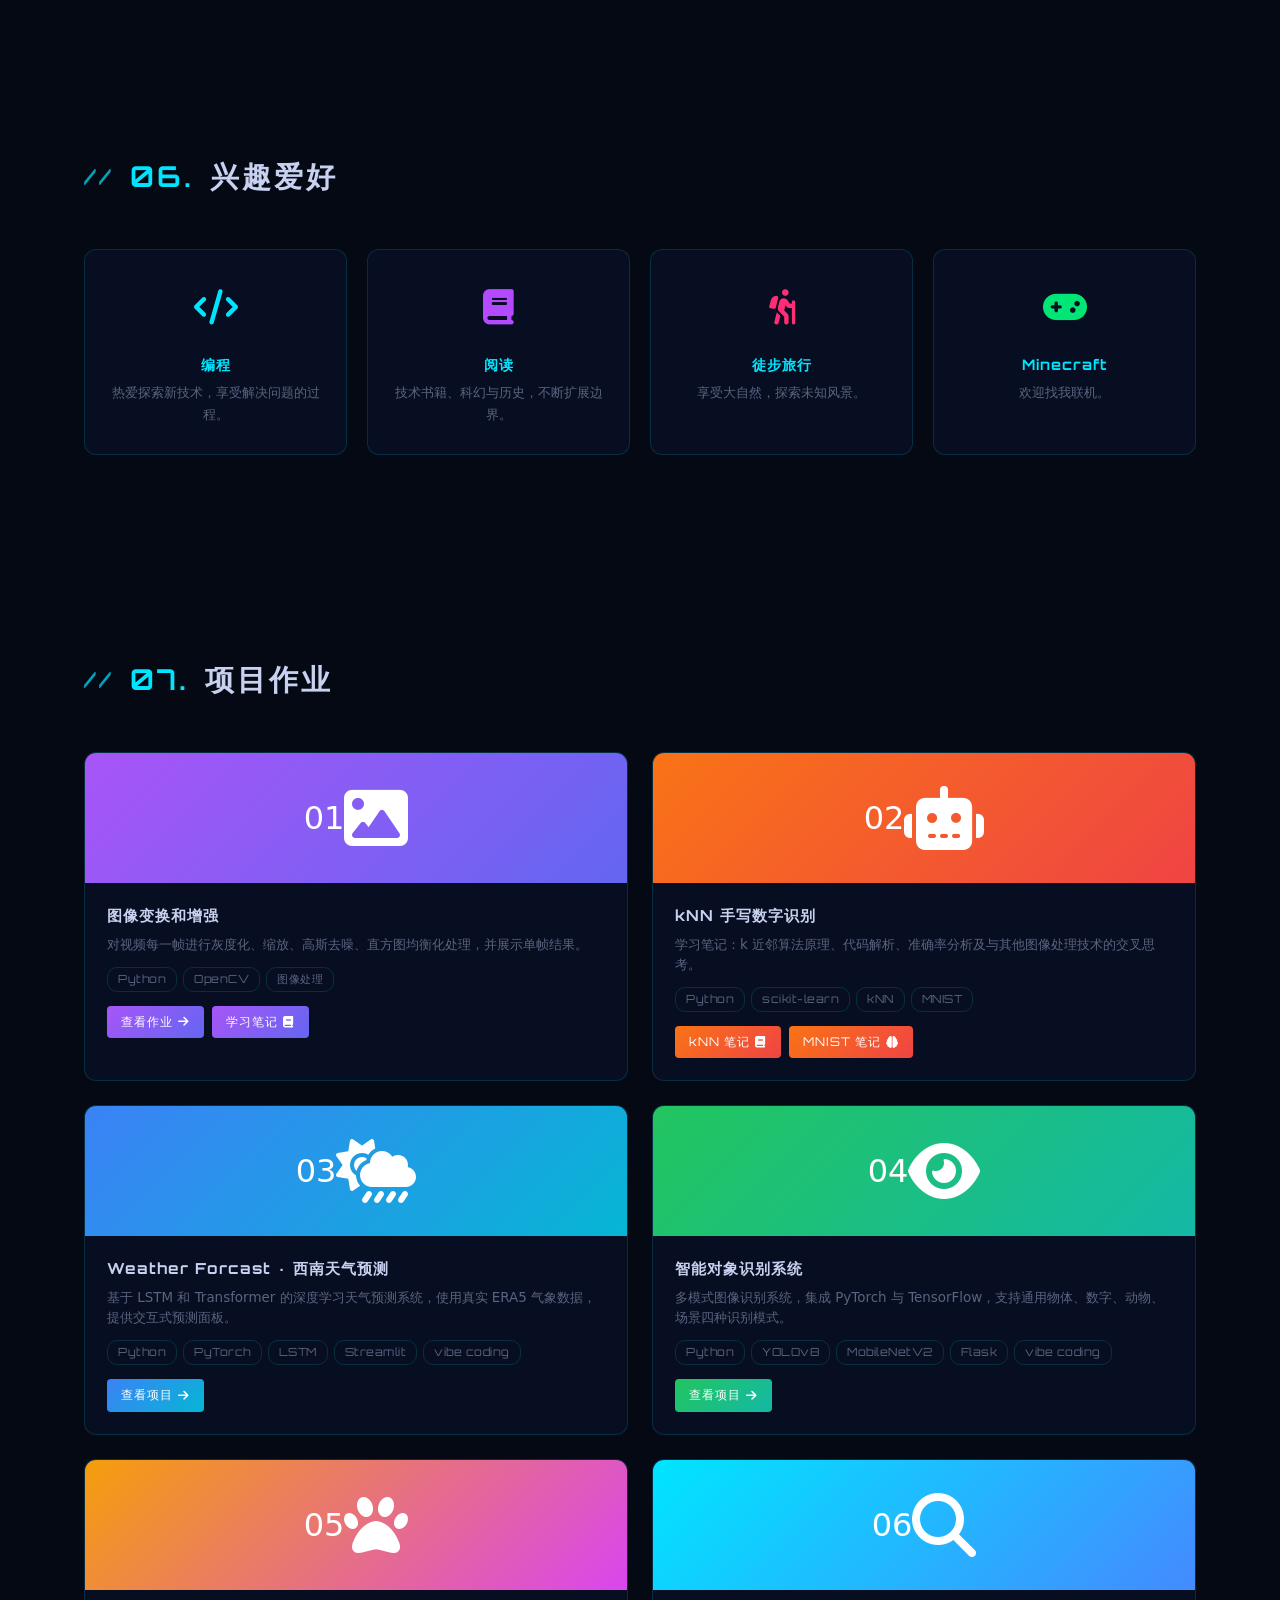
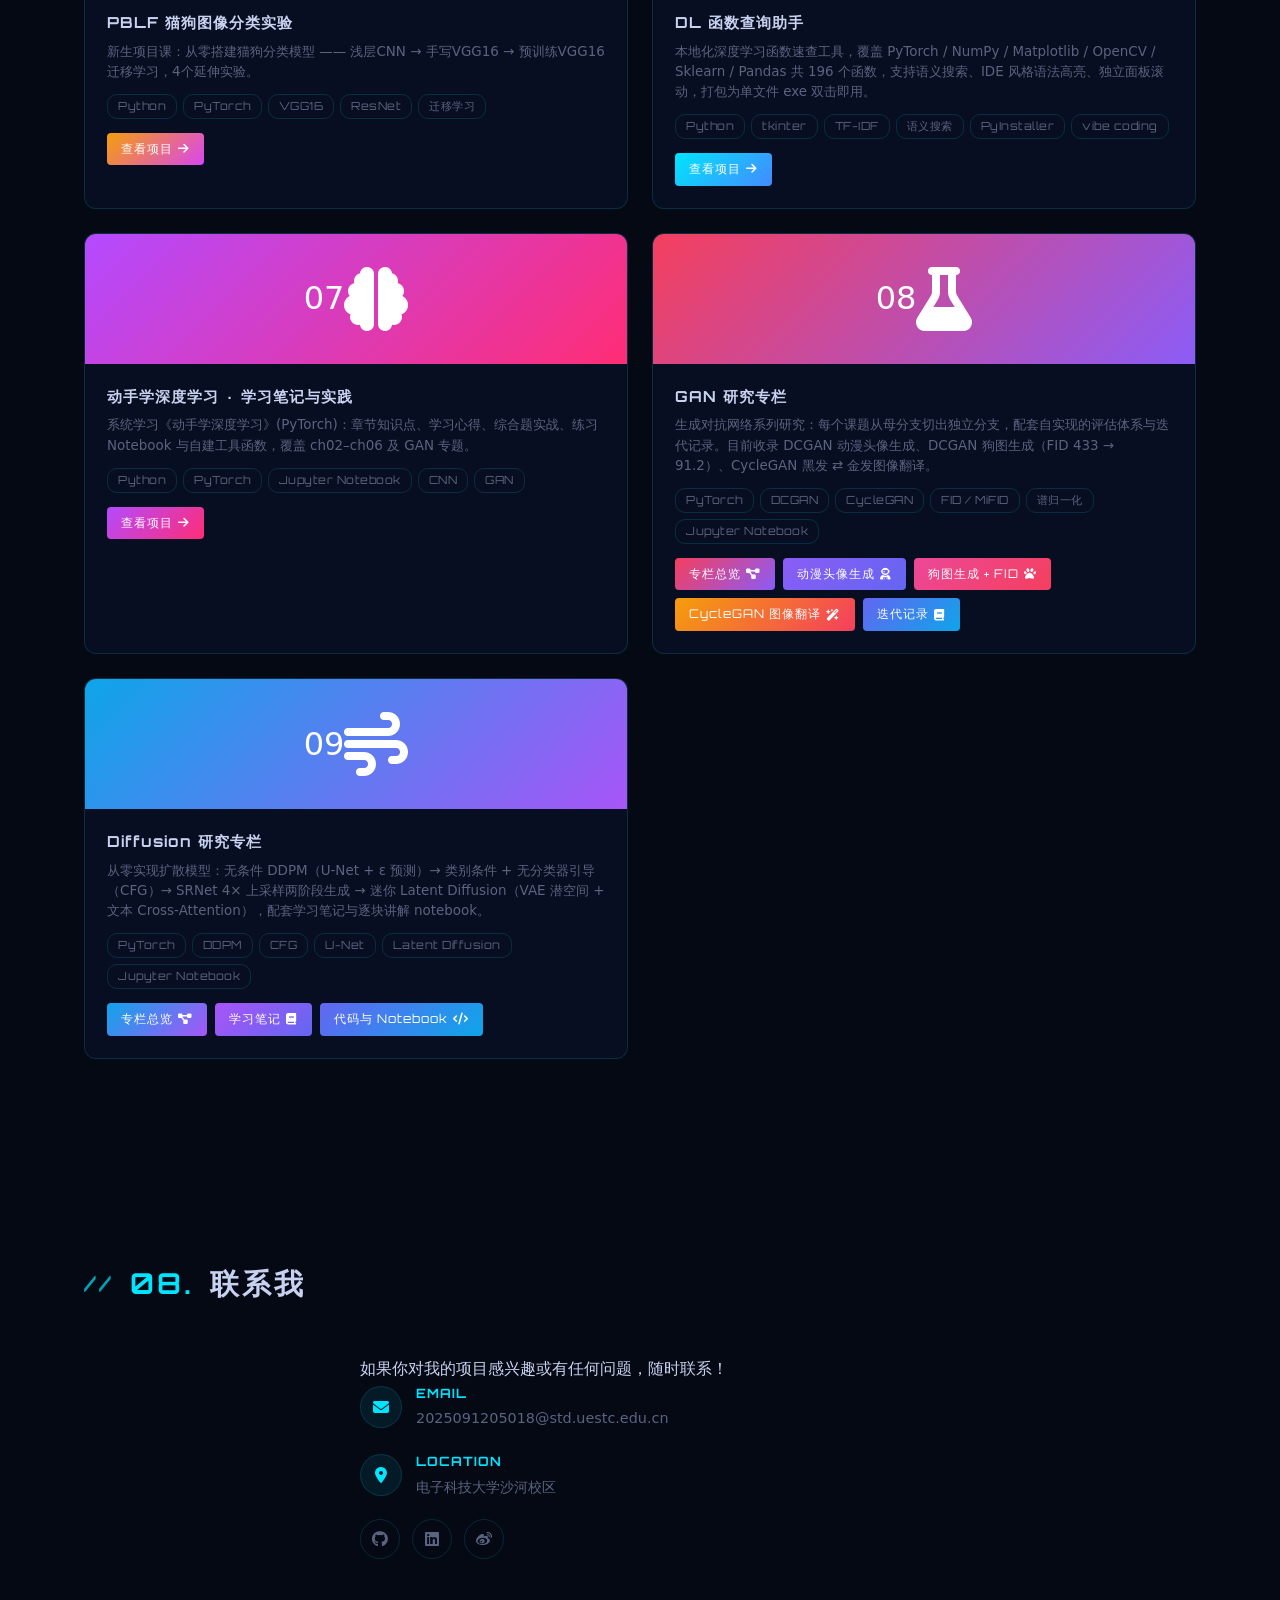
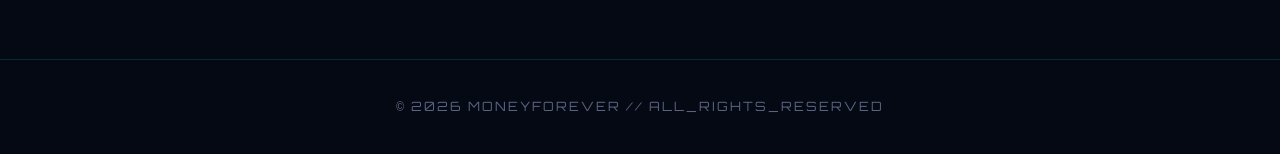
==== commit cd962369: "Add Diffusion to generative-AI column: project card, timeline entry, branch links" ====
--- a/index.html
+++ b/index.html
@@ -712,7 +712,7 @@
                             <div class="stat-label">年开发经验</div>
                         </div>
                         <div class="stat-panel">
-                            <div class="stat-value" data-target="8">0</div>
+                            <div class="stat-value" data-target="9">0</div>
                             <div class="stat-label">完成项目</div>
                         </div>
                         <div class="stat-panel">
@@ -801,7 +801,8 @@
                                 <i class="fas fa-diagram-project"></i>
                                 <span>并行分支 · 生成式 AI</span>
                                 <em>VAE → 分层VAE → VQ-VAE → Transformer → VQ-GAN → Diffusion</em>
-                                <a href="https://github.com/lucky-money-account/repository_for_machine_learning/tree/VAE" target="_blank" class="tl-fork-link">查看专栏 <i class="fas fa-arrow-right"></i></a>
+                                <a href="https://github.com/lucky-money-account/repository_for_machine_learning/tree/VAE" target="_blank" class="tl-fork-link">VAE 专栏 <i class="fas fa-arrow-right"></i></a>
+                                <a href="https://github.com/lucky-money-account/repository_for_machine_learning/tree/Diffusion" target="_blank" class="tl-fork-link">Diffusion 专栏 <i class="fas fa-arrow-right"></i></a>
                             </div>
                             <div class="tl-fork-item">
                                 <div class="tl-date">2026.09 · 已完成</div>
@@ -829,9 +830,9 @@
                                 <div class="tl-desc">VQ-VAE + 对抗 + 感知损失 + Transformer 先验，做高保真生成。</div>
                             </div>
                             <div class="tl-fork-item">
-                                <div class="tl-date">规划中</div>
-                                <div class="tl-title">Diffusion · DDPM → DDIM → Latent</div>
-                                <div class="tl-desc">从零实现 DDPM（“编码器固定”的分层 VAE），再推进到 Latent Diffusion。</div>
+                                <div class="tl-date">2026.11 · 已完成</div>
+                                <div class="tl-title">Diffusion · DDPM → CFG → Latent</div>
+                                <div class="tl-desc">从零实现无条件 DDPM（U-Net + ε 预测），扩展类别条件与 CFG，接入 SRNet 4× 上采样，并完成迷你 Latent Diffusion（VAE 潜空间 + 文本 Cross-Attn）。</div>
                             </div>
                         </div>
                     </div>
@@ -1204,6 +1205,37 @@
                             </div>
                         </div>
                     </div>
+                    <!-- Project 09: Diffusion Research Column -->
+                    <div class="proj-card reveal reveal-s5">
+                        <div class="proj-header" style="background:linear-gradient(135deg,#0ea5e9,#a855f7);">
+                            <span class="proj-num">09</span>
+                            <i class="fas fa-wind fa-2x"></i>
+                            <div class="proj-preview">
+                                <div class="preview-scan">
+                                    <i class="fas fa-wind" style="position:relative;z-index:1;"></i>
+                                    <div class="scan-line"></div>
+                                </div>
+                                <span class="preview-label">DENOISING_DIFFUSION</span>
+                            </div>
+                        </div>
+                        <div class="proj-body">
+                            <h3>Diffusion 研究专栏</h3>
+                            <p>从零实现扩散模型：无条件 DDPM（U-Net + ε 预测）→ 类别条件 + 无分类器引导（CFG）→ SRNet 4× 上采样两阶段生成 → 迷你 Latent Diffusion（VAE 潜空间 + 文本 Cross-Attention），配套学习笔记与逐块讲解 notebook。</p>
+                            <div class="proj-tags">
+                                <span class="proj-tag">PyTorch</span>
+                                <span class="proj-tag">DDPM</span>
+                                <span class="proj-tag">CFG</span>
+                                <span class="proj-tag">U-Net</span>
+                                <span class="proj-tag">Latent Diffusion</span>
+                                <span class="proj-tag">Jupyter Notebook</span>
+                            </div>
+                            <div style="display:flex;gap:8px;flex-wrap:wrap;">
+                                <a href="https://github.com/lucky-money-account/repository_for_machine_learning/tree/Diffusion" target="_blank" class="proj-link" style="background:linear-gradient(135deg,#0ea5e9,#a855f7);">专栏总览 <i class="fas fa-diagram-project"></i></a>
+                                <a href="https://github.com/lucky-money-account/repository_for_machine_learning/blob/Diffusion/Diffusion/diffusion.md" target="_blank" class="proj-link" style="background:linear-gradient(135deg,#a855f7,#6366f1);">学习笔记 <i class="fas fa-book"></i></a>
+                                <a href="https://github.com/lucky-money-account/repository_for_machine_learning/tree/Diffusion/Diffusion" target="_blank" class="proj-link" style="background:linear-gradient(135deg,#6366f1,#0ea5e9);">代码与 Notebook <i class="fas fa-code"></i></a>
+                            </div>
+                        </div>
+                    </div>
                 </div>
             </div>
         </section>
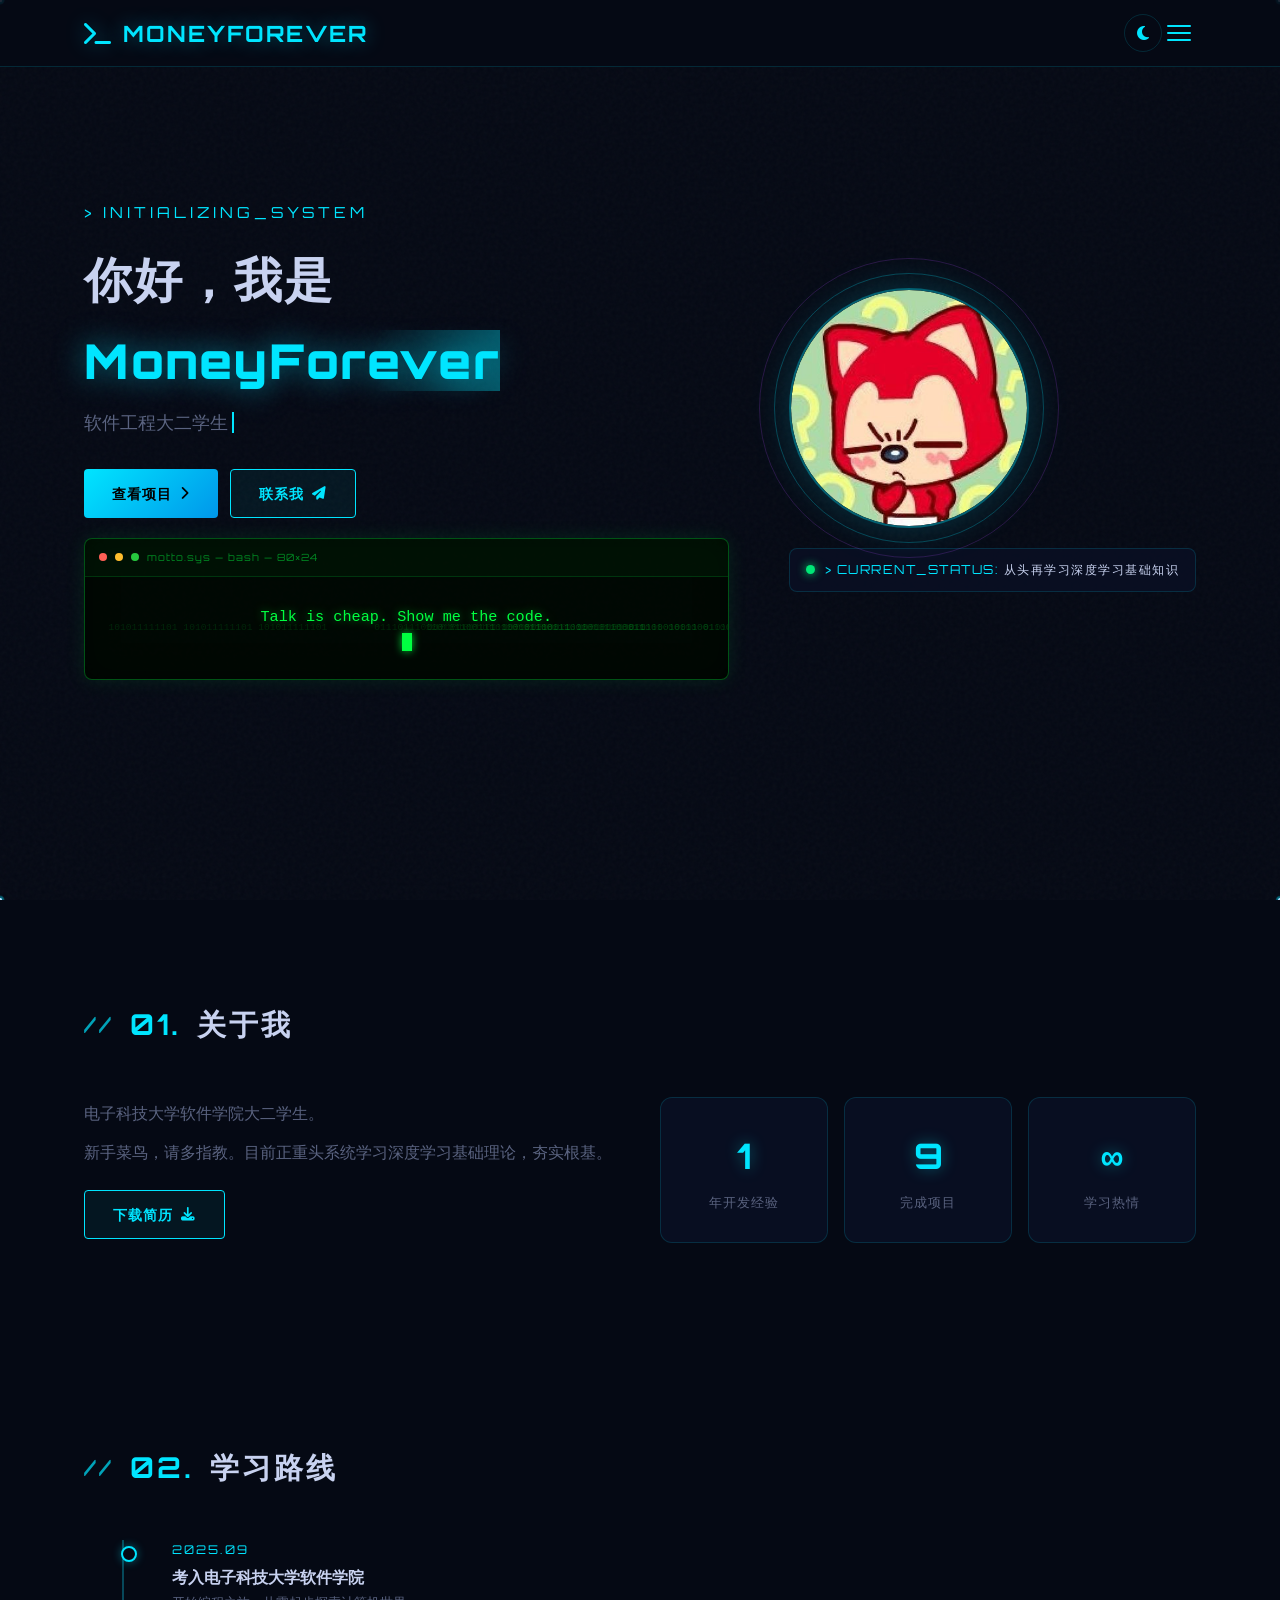
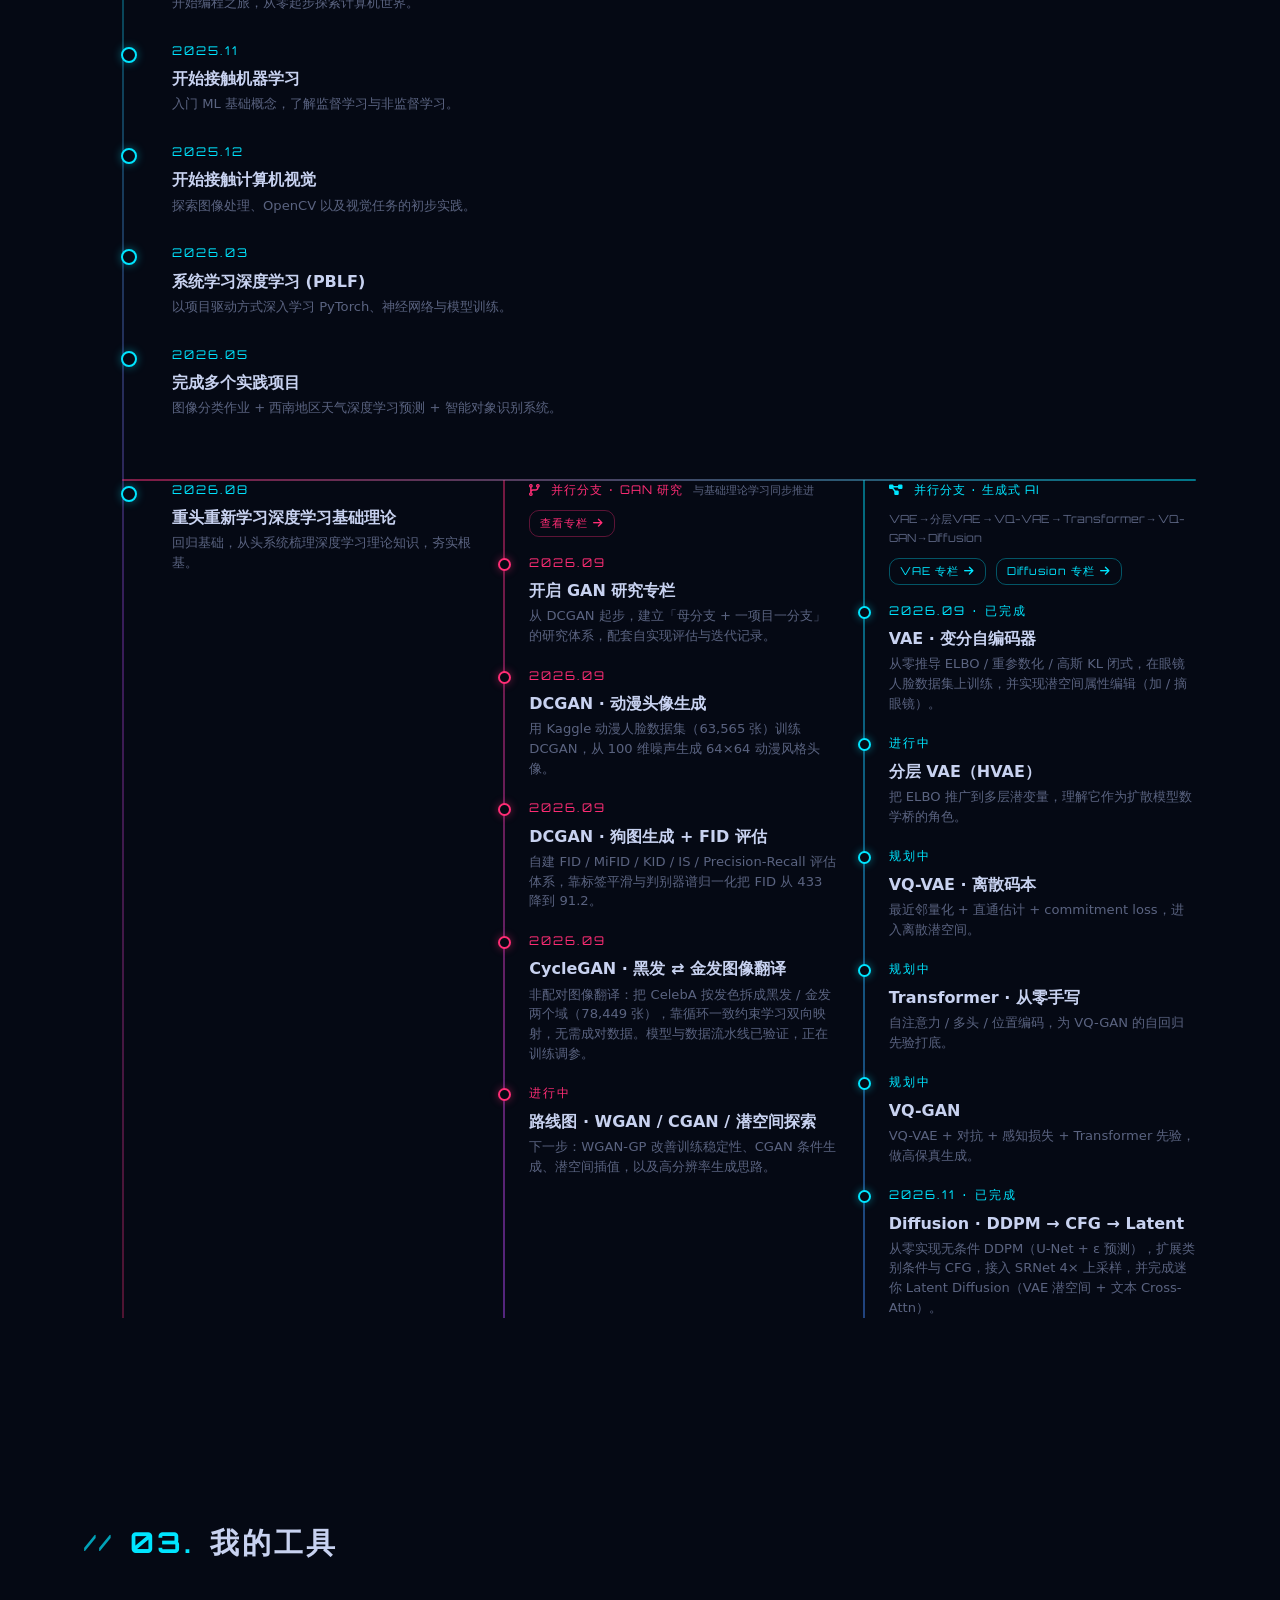
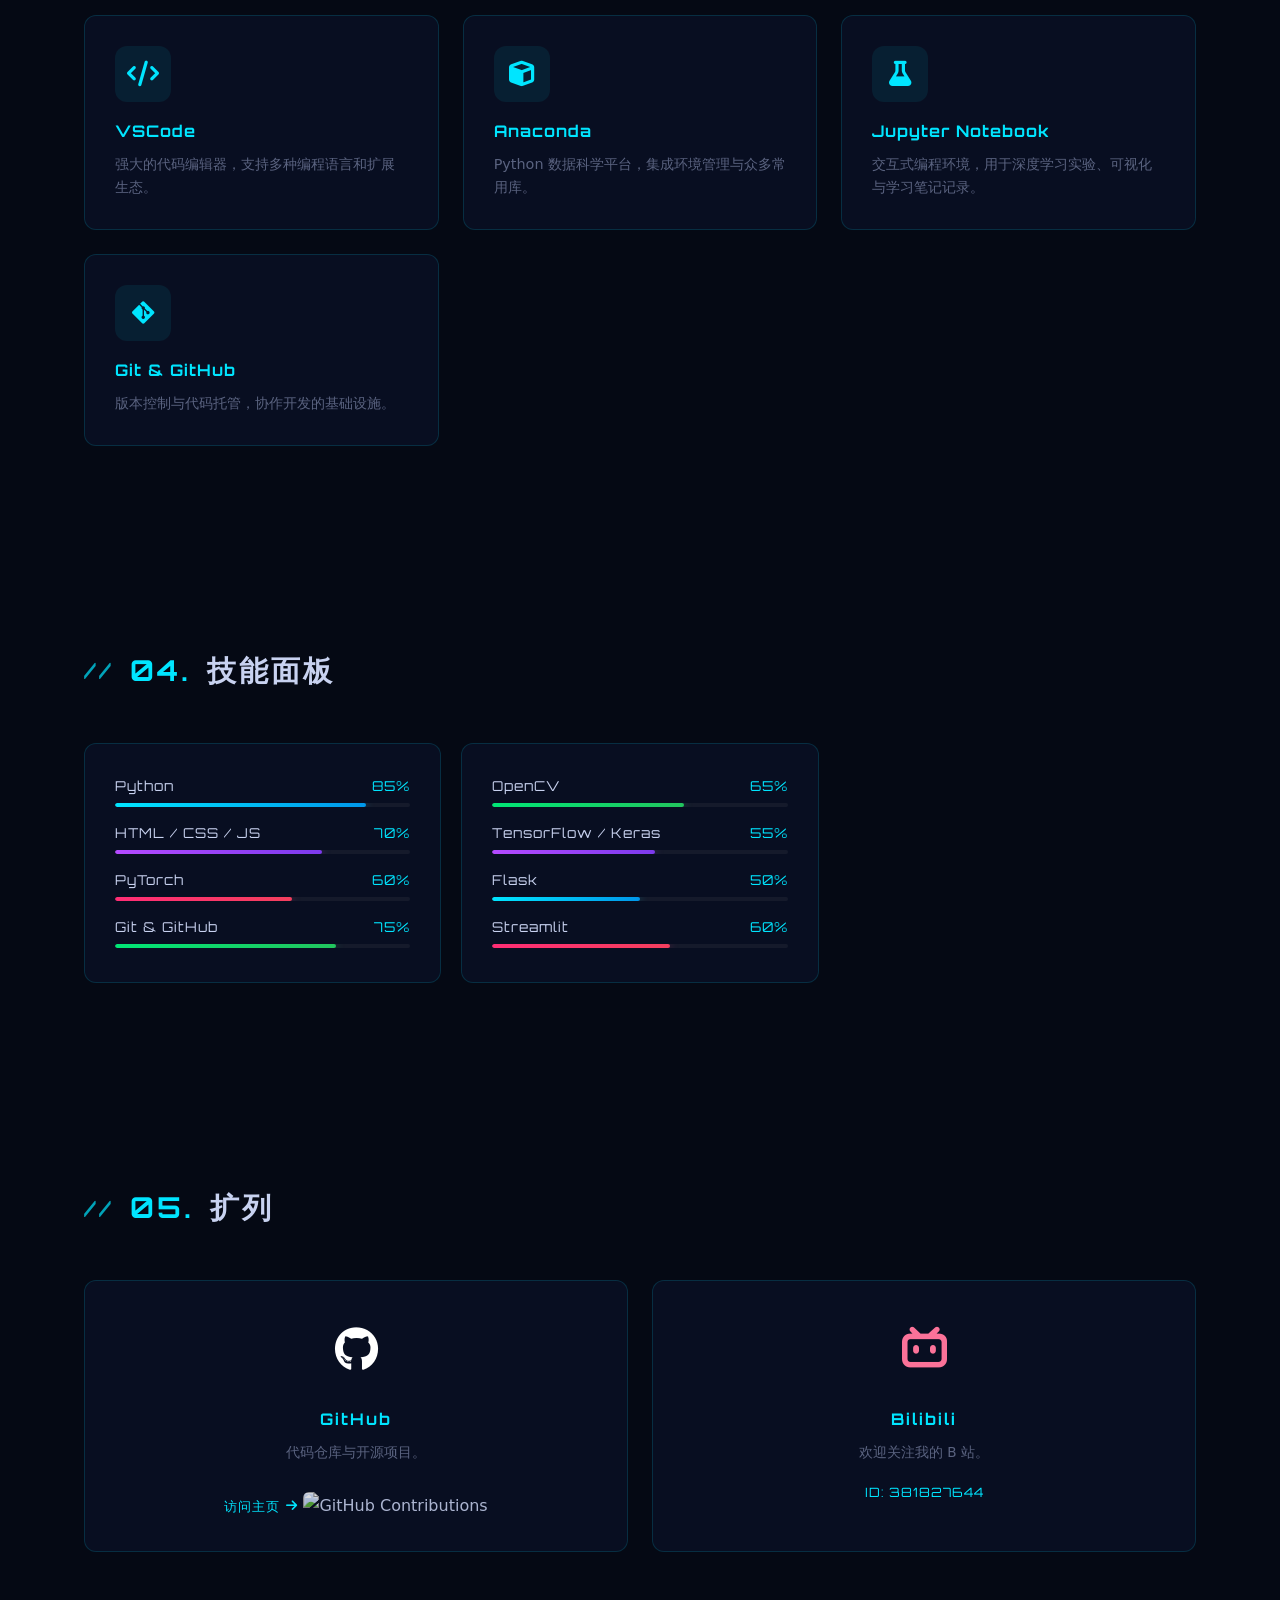
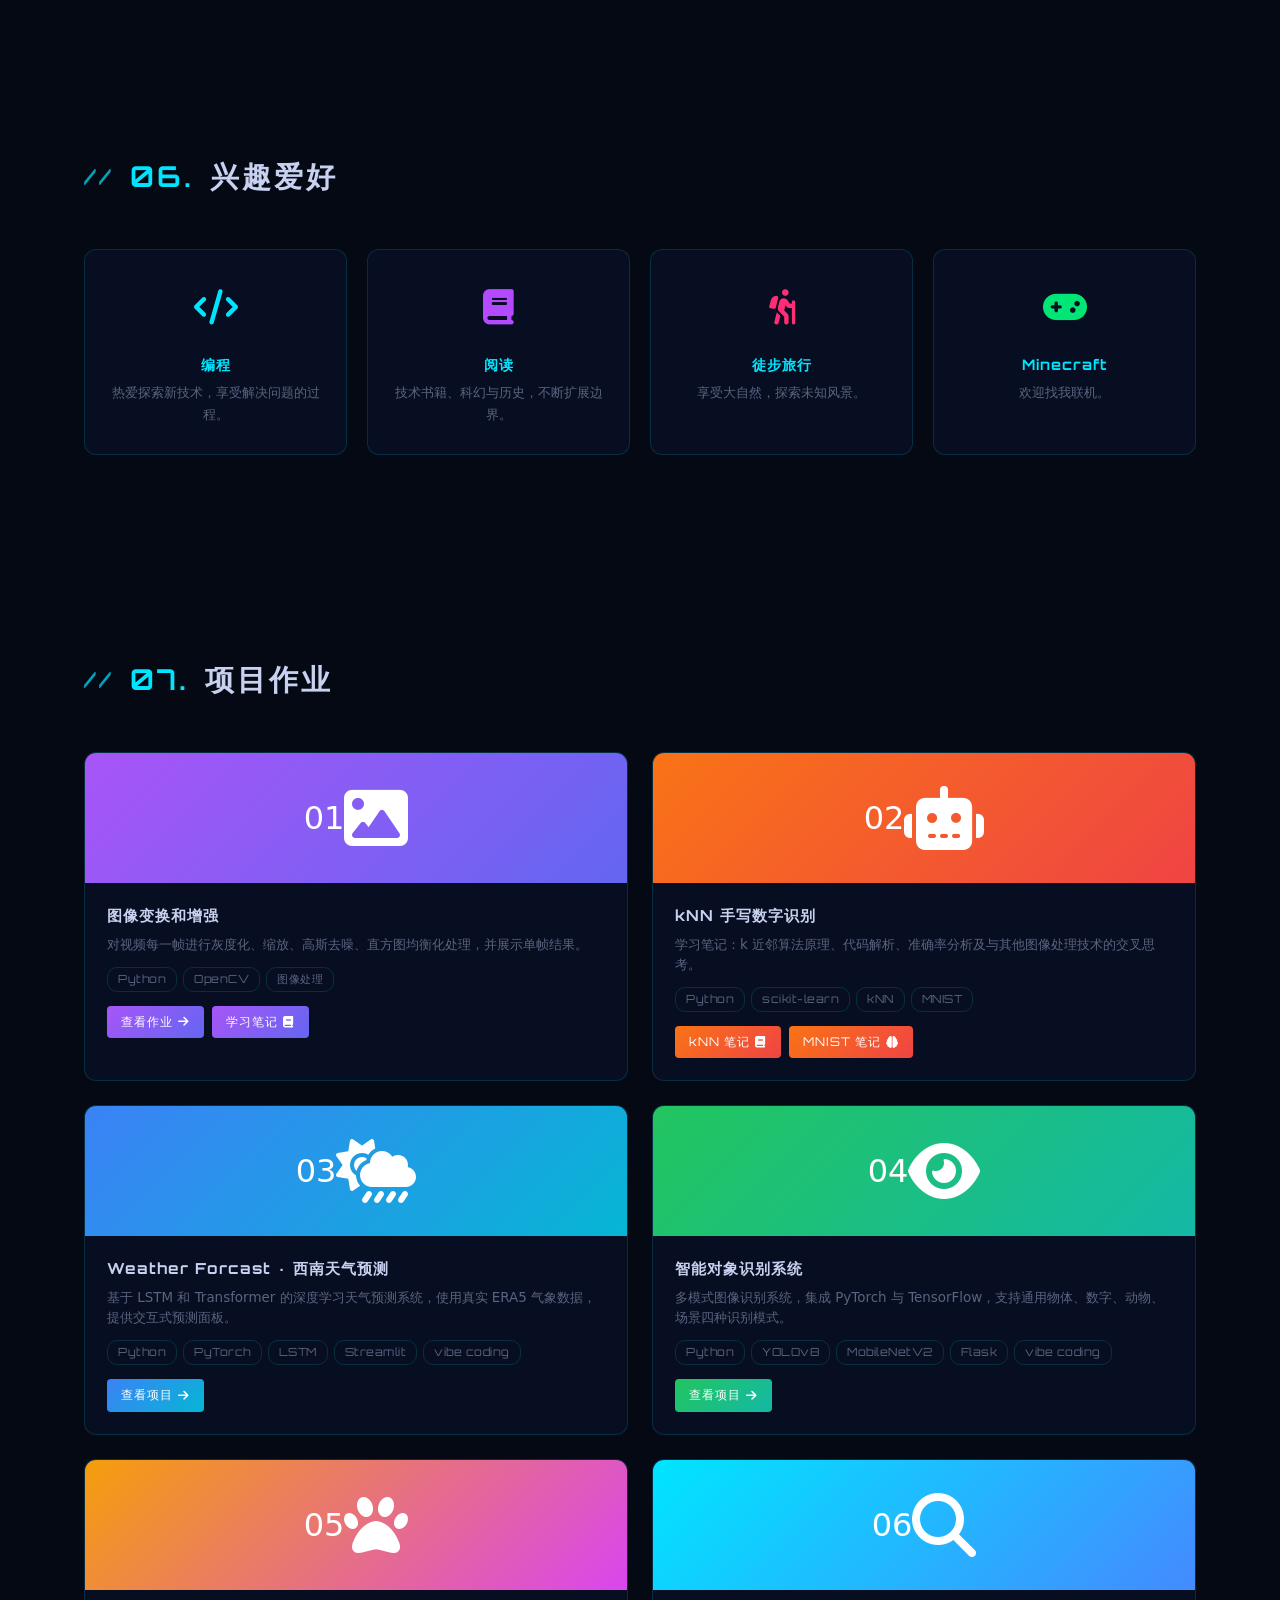
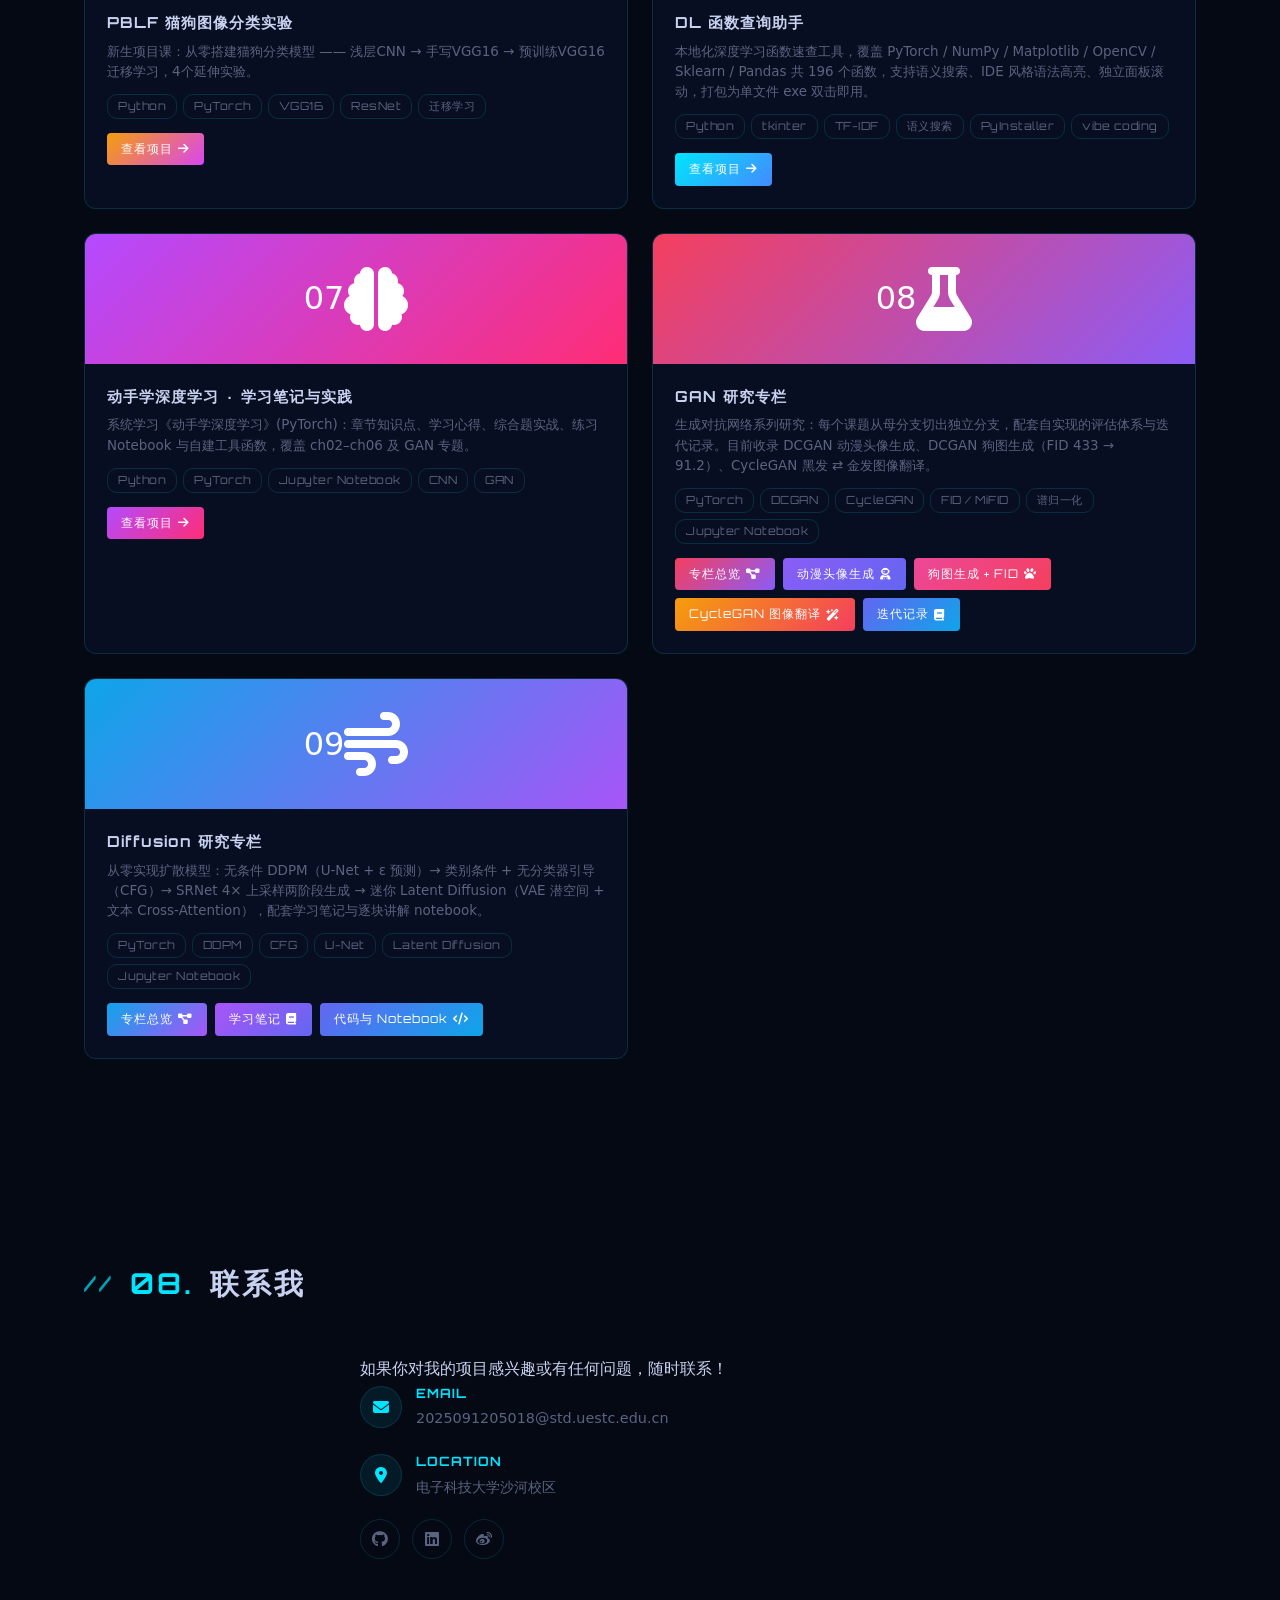
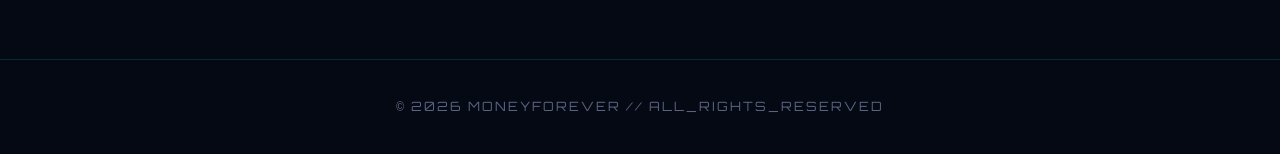
==== commit d6955553: "Add blog: rendered VAE/Diffusion articles, article pages and drag-drop publisher" ====
--- a/index.html
+++ b/index.html
@@ -586,6 +586,22 @@
         .reveal-s5 { transition-delay: 0.40s; }
 
         /* ── RESPONSIVE ── */
+        /* 中等宽度：导航项较多，提前切换为汉堡菜单，避免横向溢出 */
+        @media (max-width: 1280px) {
+            .hamburger { display: flex; }
+            .nav-links {
+                position: fixed; top: 62px; left: -100%; width: 100%;
+                flex-direction: column; background: rgba(5, 9, 20, 0.97);
+                backdrop-filter: blur(20px); text-align: center;
+                padding: 16px 0; gap: 4px; transition: left 0.3s;
+                border-bottom: 1px solid var(--border);
+                max-height: calc(100vh - 62px); overflow-y: auto;
+            }
+            .nav-links.active { left: 0; }
+            .nav-links li { margin: 0; }
+            .nav-links a { display: block; padding: 10px 0; font-size: 0.9rem; }
+        }
+
         @media (max-width: 768px) {
             .hero .container { flex-direction: column; text-align: center; }
             .hero h1 { font-size: 2rem; }
@@ -595,18 +611,6 @@
             .cards-grid { grid-template-columns: 1fr; }
             .stat-panels { grid-template-columns: 1fr; }
             .skill-bars { grid-template-columns: 1fr; }
-
-            .hamburger { display: flex; }
-            .nav-links {
-                position: fixed; top: 62px; left: -100%; width: 100%;
-                flex-direction: column; background: rgba(5, 9, 20, 0.97);
-                backdrop-filter: blur(20px); text-align: center;
-                padding: 16px 0; gap: 4px; transition: left 0.3s;
-                border-bottom: 1px solid var(--border);
-            }
-            .nav-links.active { left: 0; }
-            .nav-links li { margin: 0; }
-            .nav-links a { display: block; padding: 10px 0; font-size: 0.9rem; }
 
             .avatar-wrap { width: 180px; height: 180px; }
             .orbit-ring:nth-child(2) { width: 210px; height: 210px; }
@@ -638,6 +642,7 @@
                     <li><a href="#social">SOCIAL</a></li>
                     <li><a href="#hobbies">HOBBIES</a></li>
                     <li><a href="#projects">PROJECTS</a></li>
+                    <li><a href="blog/index.html">BLOG</a></li>
                     <li><a href="#contact">CONTACT</a></li>
                 </ul>
                 <div style="display:flex;align-items:center;">
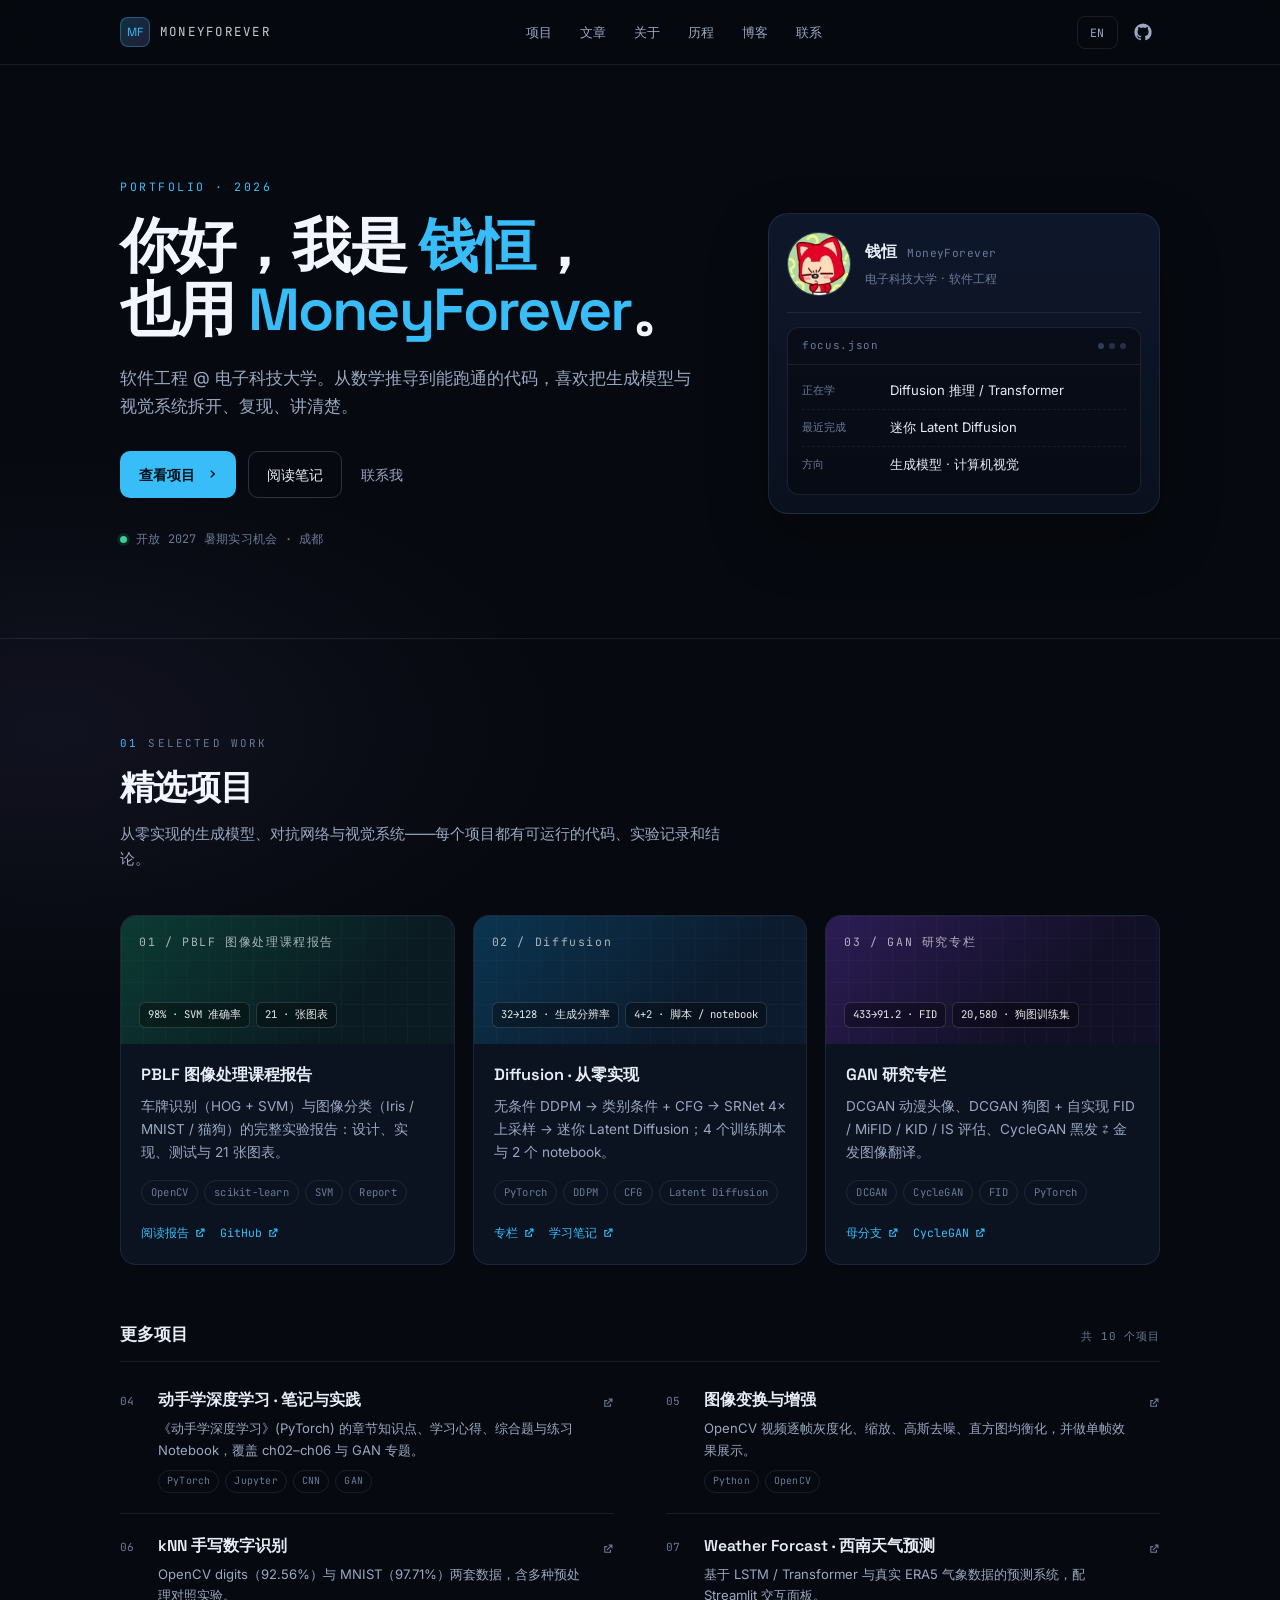
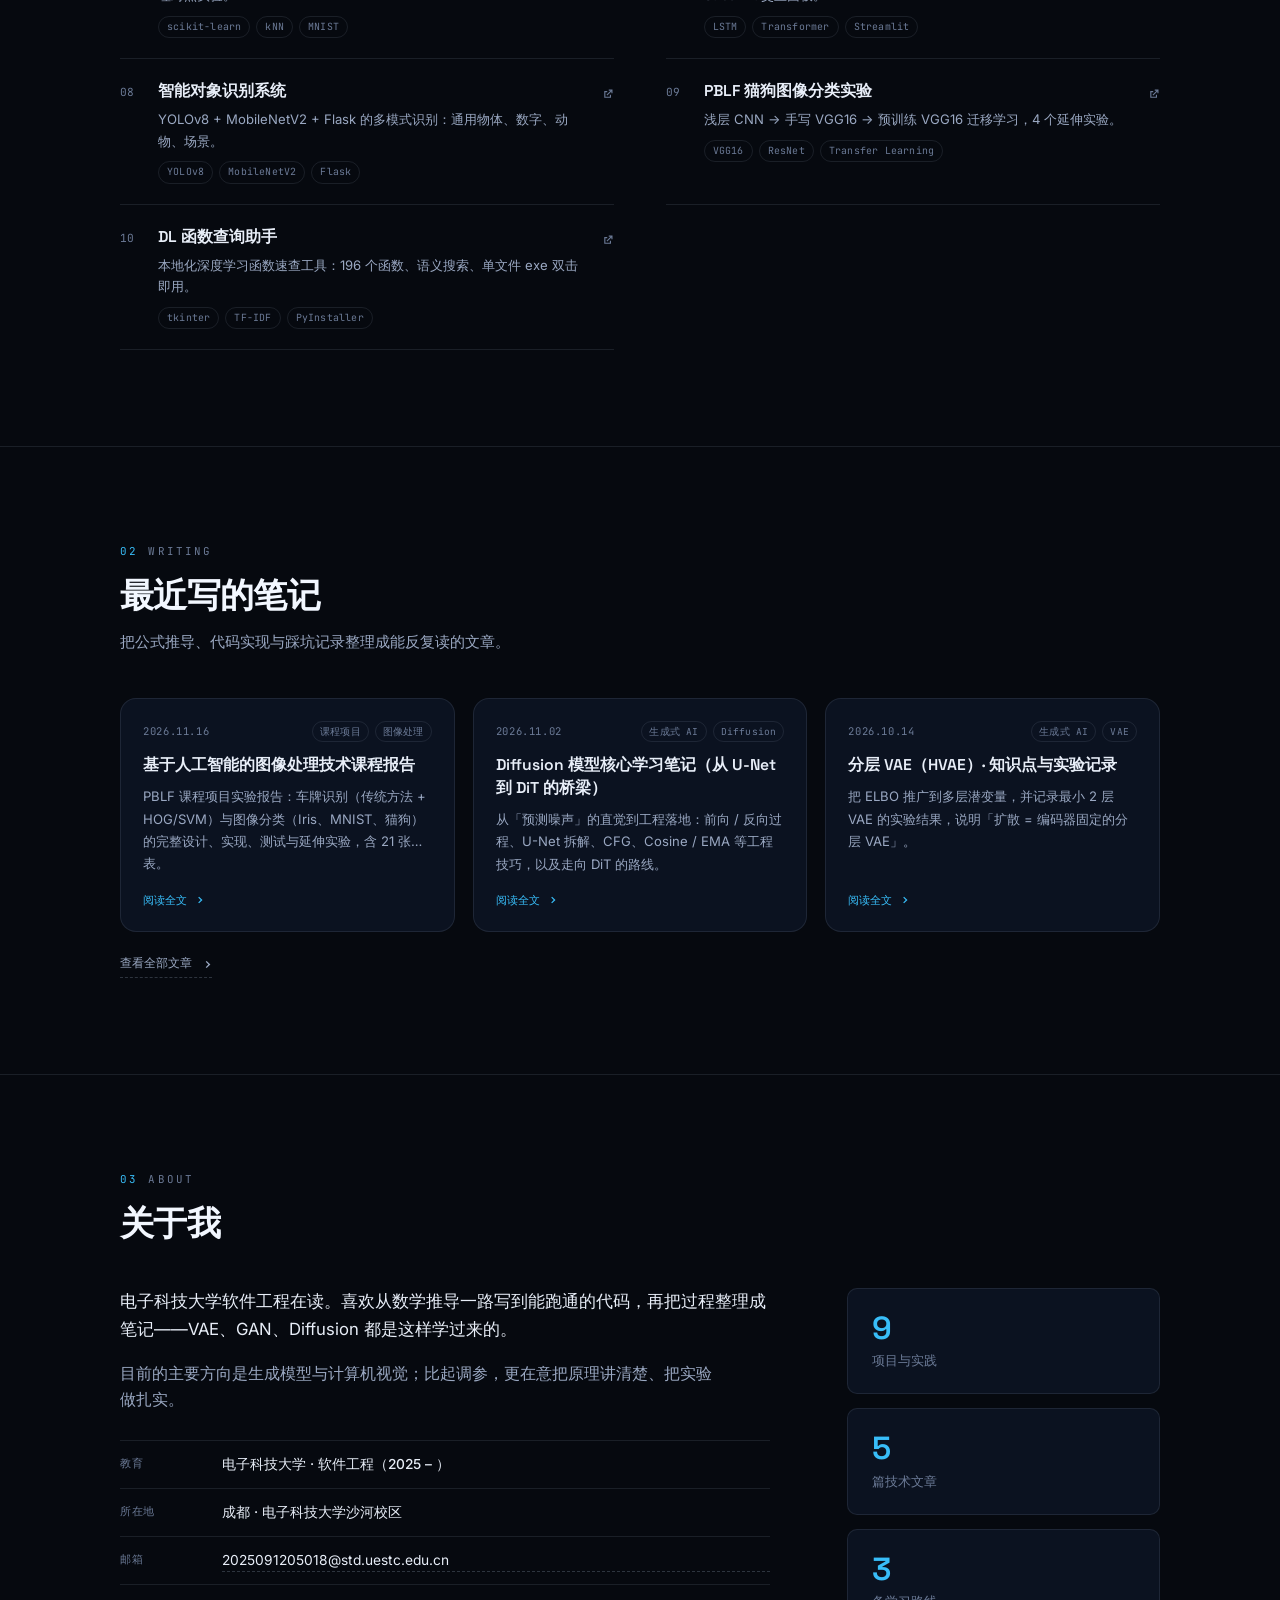
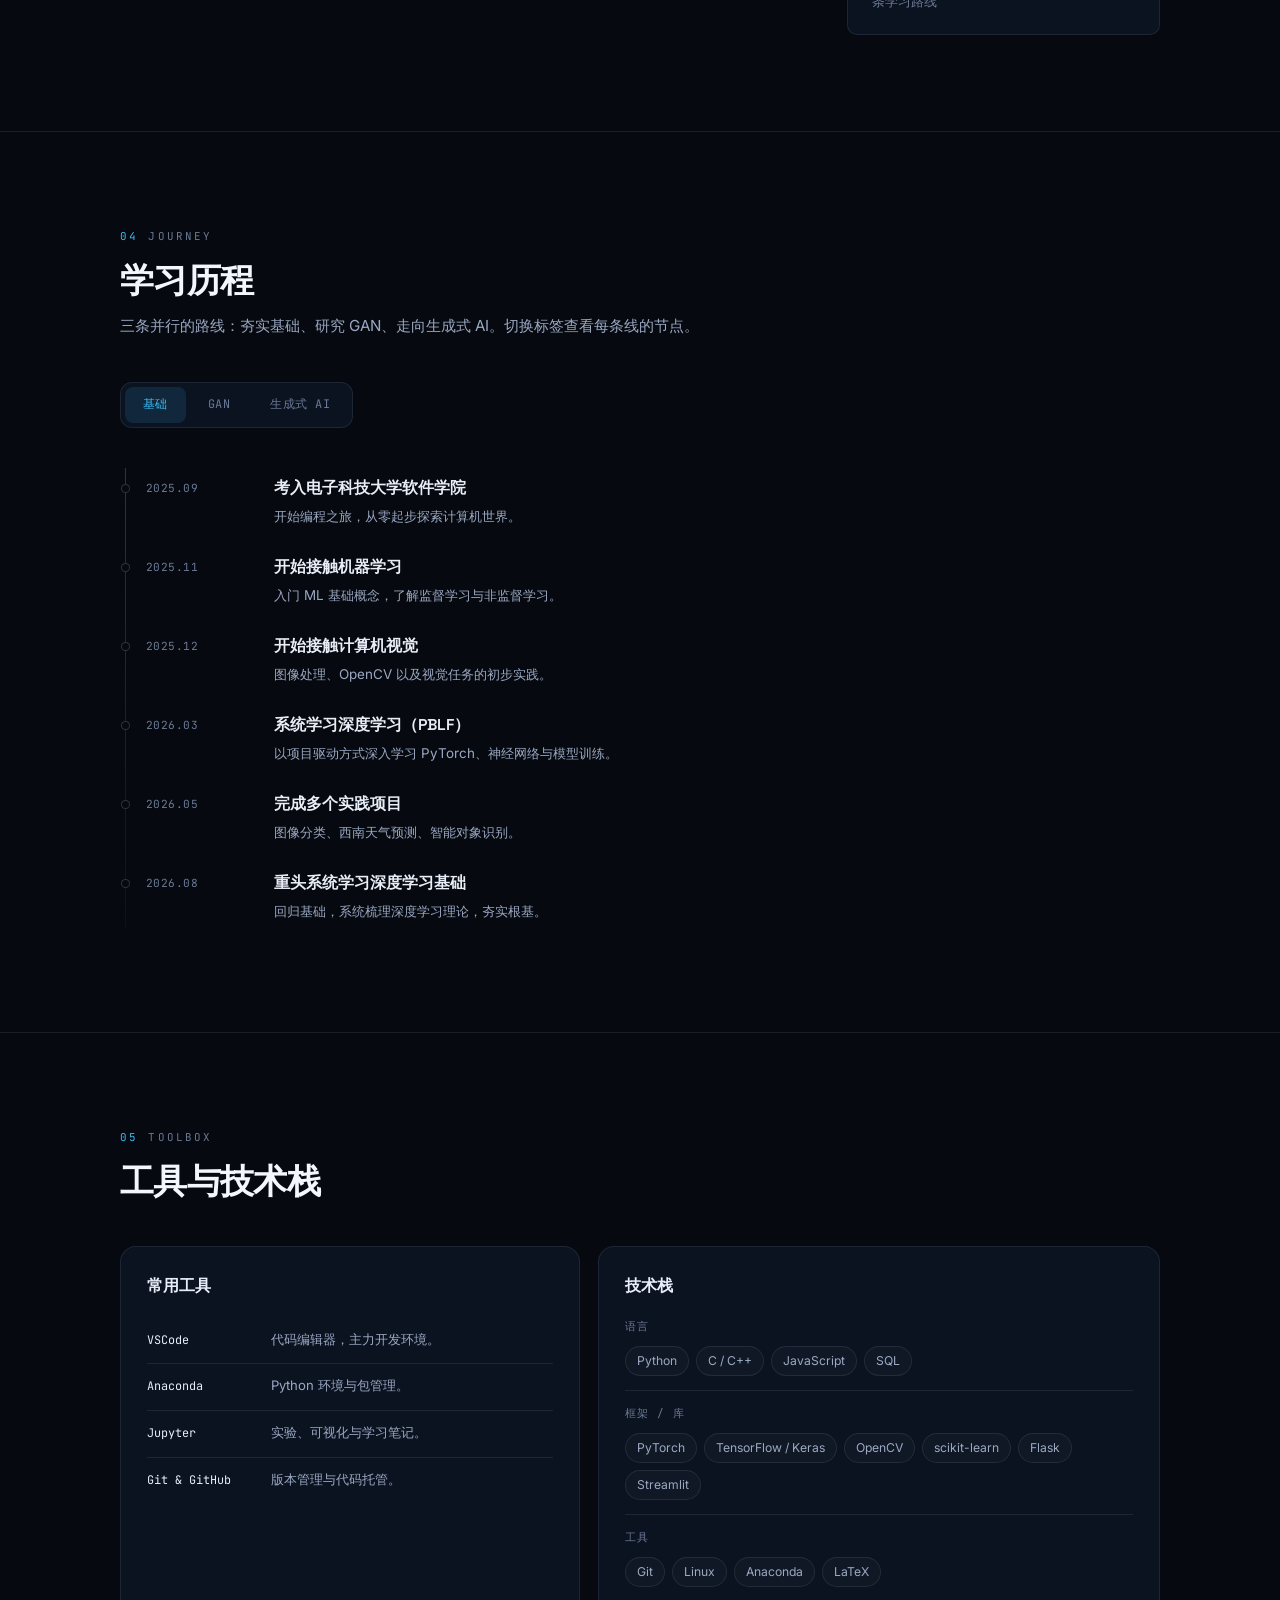
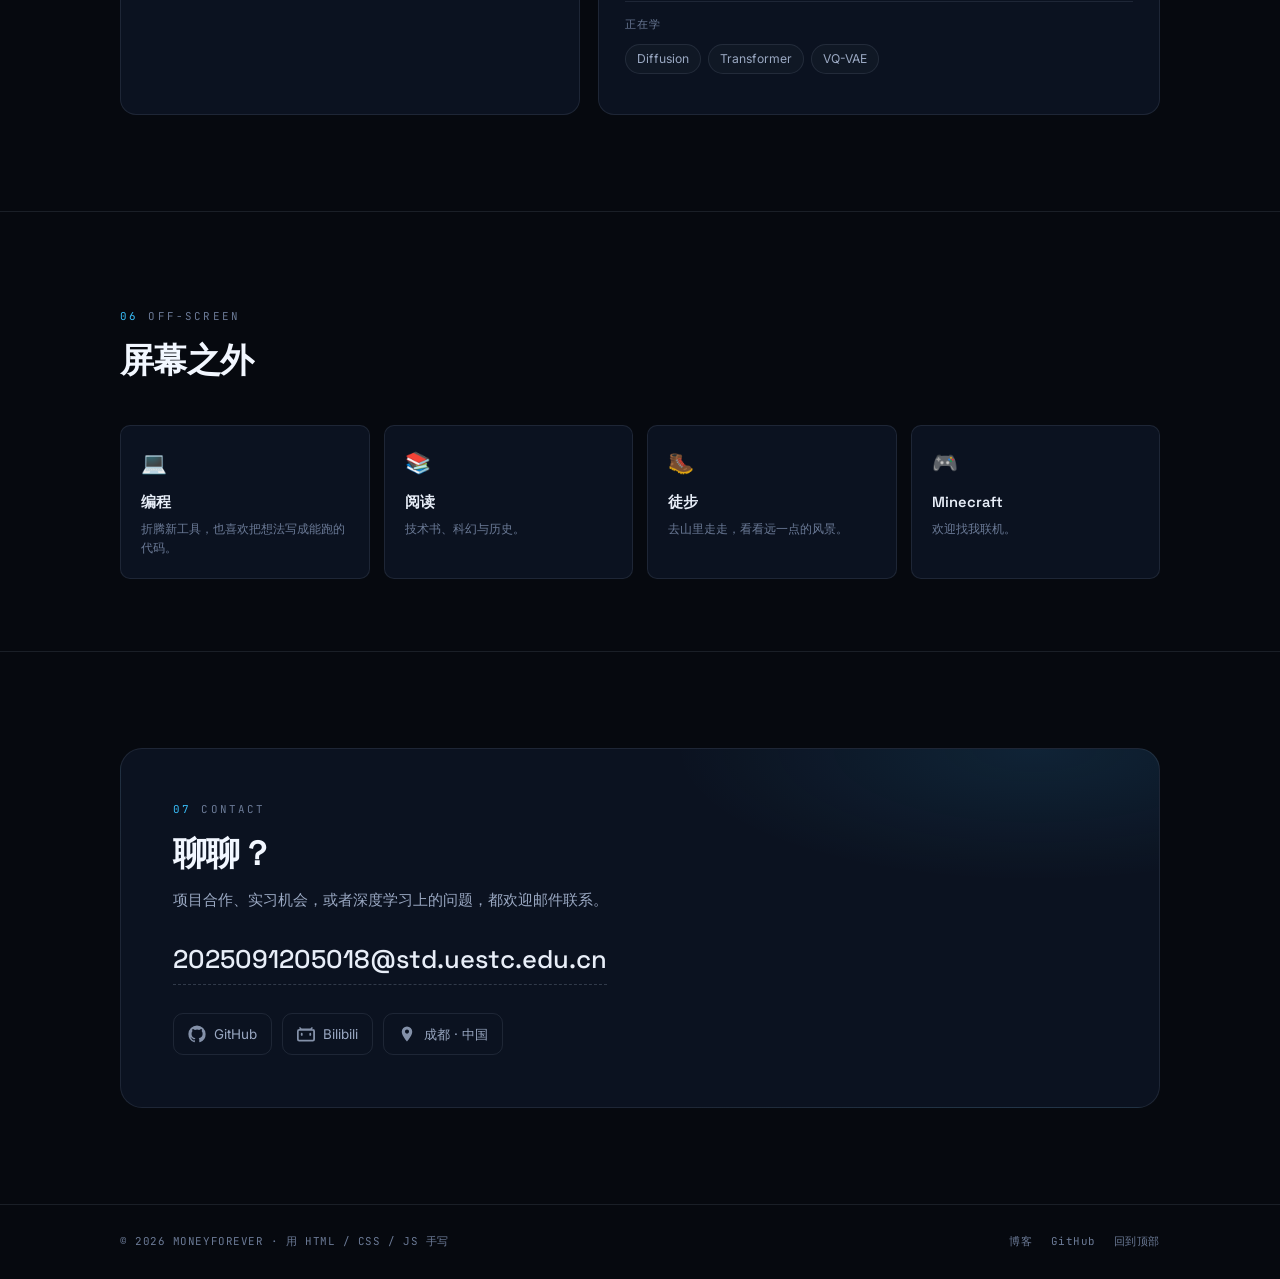
==== commit dff332f8: "Redesign homepage: project-first layout, bilingual toggle, SEO and a11y polish" ====
--- a/index.html
+++ b/index.html
@@ -3,1683 +3,273 @@
 <head>
     <meta charset="UTF-8">
     <meta name="viewport" content="width=device-width, initial-scale=1.0">
-    <title>MoneyForever · Terminal</title>
-    <link rel="stylesheet" href="https://cdnjs.cloudflare.com/ajax/libs/font-awesome/6.4.0/css/all.min.css">
-    <link href="https://fonts.googleapis.com/css2?family=Orbitron:wght@400;700;900&display=swap" rel="stylesheet">
-    <style>
-        :root {
-            --bg-deep: #050914;
-            --bg-surface: rgba(10, 16, 36, 0.85);
-            --cyan: #00e5ff;
-            --purple: #b44aff;
-            --pink: #ff2d75;
-            --blue: #448aff;
-            --green: #00e676;
-            --text: #c8d2f0;
-            --text-dim: #5a6380;
-            --border: rgba(0, 229, 255, 0.15);
-            --glow: 0 0 20px rgba(0, 229, 255, 0.15);
-            --radius: 12px;
-            --font-mono: 'Orbitron', 'Courier New', monospace;
-            --font-body: 'Segoe UI', system-ui, sans-serif;
-        }
-
-        * { margin: 0; padding: 0; box-sizing: border-box; }
-
-        html { scroll-behavior: smooth; scrollbar-width: thin; scrollbar-color: var(--cyan) var(--bg-deep); }
-        ::-webkit-scrollbar { width: 6px; }
-        ::-webkit-scrollbar-track { background: var(--bg-deep); }
-        ::-webkit-scrollbar-thumb { background: var(--cyan); border-radius: 3px; }
-
-        body {
-            background: var(--bg-deep);
-            color: var(--text);
-            font-family: var(--font-body);
-            line-height: 1.7;
-            overflow-x: hidden;
-            position: relative;
-        }
-
-        canvas#starfield {
-            position: fixed; top: 0; left: 0; z-index: 0;
-            pointer-events: none;
-        }
-
-        .noise-overlay {
-            position: fixed; top: 0; left: 0; width: 100%; height: 100%;
-            background: url("data:image/svg+xml,%3Csvg viewBox='0 0 256 256' xmlns='http://www.w3.org/2000/svg'%3E%3Cfilter id='n'%3E%3CfeTurbulence type='fractalNoise' baseFrequency='0.9' numOctaves='4' stitchTiles='stitch'/%3E%3C/filter%3E%3Crect width='100%25' height='100%25' filter='url(%23n)' opacity='0.03'/%3E%3C/svg%3E");
-            pointer-events: none; z-index: 1;
-        }
-
-        .cursor-glow {
-            position: fixed; pointer-events: none; z-index: 9999;
-            width: 280px; height: 280px; border-radius: 50%;
-            background: radial-gradient(circle, rgba(0, 229, 255, 0.07) 0%, transparent 70%);
-            transform: translate(-50%, -50%); opacity: 0; transition: opacity 0.4s;
-        }
-
-        .container { width: 90%; max-width: 1200px; margin: 0 auto; padding: 0 20px; position: relative; z-index: 2; }
-
-        /* ── HEADER ── */
-        header {
-            position: fixed; top: 0; width: 100%; z-index: 1000;
-            background: rgba(5, 9, 20, 0.8); backdrop-filter: blur(20px);
-            border-bottom: 1px solid var(--border);
-            transition: all 0.4s;
-        }
-        header.scrolled { background: rgba(5, 9, 20, 0.95); box-shadow: 0 0 30px rgba(0, 229, 255, 0.08); }
-
-        nav {
-            display: flex; justify-content: space-between; align-items: center;
-            padding: 14px 0;
-        }
-
-        .logo {
-            font-family: var(--font-mono); font-size: 1.4rem; font-weight: 700;
-            color: var(--cyan); display: flex; align-items: center; gap: 10px;
-            text-shadow: 0 0 20px rgba(0, 229, 255, 0.4); letter-spacing: 2px;
-        }
-        .logo i { font-size: 1.5rem; }
-
-        .nav-links { display: flex; list-style: none; gap: 8px; }
-        .nav-links a {
-            text-decoration: none; color: var(--text-dim); font-size: 0.82rem;
-            padding: 6px 14px; border-radius: 4px;
-            transition: all 0.3s; position: relative; letter-spacing: 1px;
-            font-family: var(--font-mono); font-weight: 400;
-        }
-        .nav-links a:hover,
-        .nav-links a.active {
-            color: var(--cyan); text-shadow: 0 0 10px var(--cyan);
-            background: rgba(0, 229, 255, 0.06);
-        }
-
-        .theme-toggle {
-            background: none; border: 1px solid var(--border); color: var(--cyan);
-            width: 38px; height: 38px; border-radius: 50%; cursor: pointer;
-            font-size: 1rem; transition: all 0.4s; margin-left: 12px;
-            display: flex; align-items: center; justify-content: center;
-        }
-        .theme-toggle:hover { box-shadow: 0 0 15px rgba(0, 229, 255, 0.3); }
-
-        .hamburger { display: none; flex-direction: column; cursor: pointer; background: none; border: none; gap: 5px; padding: 5px; }
-        .hamburger span { width: 24px; height: 2px; background: var(--cyan); transition: all 0.3s; border-radius: 2px; }
-        .hamburger.active span:nth-child(1) { transform: rotate(45deg) translate(5px, 5px); }
-        .hamburger.active span:nth-child(2) { opacity: 0; }
-        .hamburger.active span:nth-child(3) { transform: rotate(-45deg) translate(5px, -5px); }
-
-        /* ── SECTIONS ── */
-        section { padding: 100px 0; position: relative; z-index: 2; }
-
-        .section-title {
-            font-family: var(--font-mono); font-size: 1.8rem; font-weight: 700;
-            margin-bottom: 48px; letter-spacing: 3px;
-            display: flex; align-items: center; gap: 16px;
-        }
-        .section-title::before { content: '//'; color: var(--cyan); font-size: 1.4rem; opacity: 0.7; }
-        .section-title span { color: var(--cyan); }
-
-        /* ── HERO ── */
-        .hero { display: flex; align-items: center; min-height: 100vh; padding-top: 80px; }
-        .hero .container { display: flex; align-items: center; gap: 60px; }
-        .hero-content { flex: 1; }
-        .hero-image { flex: 0 0 auto; position: relative; }
-
-        .hero-greeting { font-family: var(--font-mono); color: var(--cyan); font-size: 0.95rem; letter-spacing: 4px; margin-bottom: 12px; opacity: 0; animation: fadeSlideUp 0.6s 0.2s forwards; }
-
-        .hero h1 { font-family: var(--font-mono); font-size: 3rem; font-weight: 900; margin-bottom: 8px; letter-spacing: 2px; opacity: 0; animation: fadeSlideUp 0.6s 0.4s forwards; }
-        .hero h1 .highlight { color: var(--cyan); text-shadow: 0 0 30px rgba(0, 229, 255, 0.5); position: relative; }
-        .hero h1 .highlight::after {
-            content: ''; position: absolute; top: 0; left: 0; width: 100%; height: 100%;
-            background: linear-gradient(90deg, transparent 35%, rgba(0,229,255,0.35) 50%, transparent 65%);
-            background-size: 200% 100%;
-            animation: shimmer 3.5s ease-in-out infinite;
-            pointer-events: none;
-        }
-        @keyframes shimmer { 0%,100% { background-position: -200% center; } 50% { background-position: 200% center; } }
-
-        .motto-line { text-align: center; margin-top: 16px; font-family: var(--font-mono); font-size: 0.85rem; color: var(--text-dim); opacity: 0; animation: fadeSlideUp 0.6s 1s forwards; letter-spacing: 1px; }
-        .motto-line i { color: var(--cyan); margin: 0 8px; }
-        .motto-terminal { position: relative; max-width: 650px; margin: 20px auto 0; background: rgba(0,8,2,0.88); border: 1px solid rgba(0,255,65,0.3); border-radius: 8px; overflow: hidden; box-shadow: 0 0 20px rgba(0,255,65,0.1),inset 0 0 30px rgba(0,0,0,0.5); opacity: 0; animation: fadeSlideUp 0.6s 1s forwards; }
-        .motto-terminal .mt-header { display: flex; align-items: center; gap: 8px; padding: 10px 14px; background: rgba(0,255,65,0.04); border-bottom: 1px solid rgba(0,255,65,0.15); font-family: var(--font-mono); font-size: 0.62rem; color: rgba(0,255,65,0.5); letter-spacing: 1px; }
-        .motto-terminal .mt-dot { width: 8px; height: 8px; border-radius: 50%; }
-        .motto-terminal .mt-dot.r { background: #ff5f56; } .mt-dot.y { background: #ffbd2e; } .mt-dot.g { background: #27c93f; }
-        .motto-terminal .mt-display { position: relative; padding: 28px 24px; min-height: 90px; display: flex; align-items: center; justify-content: center; flex-direction: column; gap: 4px; overflow: hidden; }
-        .motto-terminal .mt-text { font-family: 'Courier New', monospace; font-size: 0.95rem; color: #00ff41; text-shadow: 0 0 8px rgba(0,255,65,0.5); position: relative; z-index: 2; line-height: 1.6; }
-        .motto-terminal .mt-cursor { display: inline-block; width: 10px; height: 1.1em; background: #00ff41; vertical-align: text-bottom; margin-left: 2px; animation: mtBlink 0.6s step-end infinite; box-shadow: 0 0 8px rgba(0,255,65,0.8); }
-        @keyframes mtBlink { 0%,100% { opacity: 1; } 50% { opacity: 0; } }
-        .mt-rain { position: absolute; font-family: 'Courier New',monospace; color: rgba(0,255,65,0.12); font-size: 0.6rem; pointer-events: none; z-index: 1; white-space: nowrap; animation: mtRain linear infinite; }
-        @keyframes mtRain { 0% { transform: translateY(-100%); opacity: 0; } 10% { opacity: 1; } 90% { opacity: 1; } 100% { transform: translateY(400px); opacity: 0; } }
-
-        /* ── STATUS BANNER ── */
-        .status-banner {
-            margin-top: 20px;
-            background: var(--bg-surface); border: 1px solid var(--border);
-            border-radius: 8px; padding: 10px 16px;
-            display: flex; align-items: center; gap: 10px;
-            font-family: var(--font-mono); font-size: 0.68rem;
-            letter-spacing: 1px; color: var(--text);
-        }
-        .status-dot { width: 9px; height: 9px; border-radius: 50%; background: var(--green); box-shadow: 0 0 10px var(--green); animation: statusPulse 2s ease-in-out infinite; }
-        @keyframes statusPulse { 0%,100% { opacity: 1; box-shadow: 0 0 8px var(--green); } 50% { opacity: 0.5; box-shadow: 0 0 20px var(--green); } }
-        .status-text { font-family: var(--font-mono); font-size: 0.78rem; letter-spacing: 1.5px; color: var(--text); }
-        .status-text span { color: var(--cyan); }
-
-        /* ── TIMELINE ── */
-        .timeline { position: relative; padding: 0 0 0 40px; margin-left: 20px; }
-        .timeline::before {
-            content: ''; position: absolute; left: 18px; top: 0; bottom: 0;
-            width: 2px; background: linear-gradient(to bottom, var(--cyan), var(--purple), var(--pink));
-            opacity: 0.3;
-        }
-        .tl-item { position: relative; margin-bottom: 28px; padding-left: 28px; }
-        .tl-item::before {
-            content: ''; position: absolute; left: -23px; top: 6px;
-            width: 12px; height: 12px; border-radius: 50%;
-            background: var(--bg-deep); border: 2px solid var(--cyan);
-            box-shadow: 0 0 10px rgba(0, 229, 255, 0.4);
-            z-index: 1;
-        }
-        .tl-date { font-family: var(--font-mono); font-size: 0.75rem; color: var(--cyan); letter-spacing: 2px; margin-bottom: 4px; }
-        .tl-title { font-size: 1rem; font-weight: 600; margin-bottom: 2px; color: var(--text); }
-        .tl-desc { font-size: 0.82rem; color: var(--text-dim); line-height: 1.5; }
-
-        /* ── TIMELINE: 分叉（从头学习 ⇄ GAN 研究 ⇄ 生成式 AI，三条并行轨） ── */
-        .tl-fork-wrap {
-            position: relative;
-            display: grid;
-            grid-template-columns: repeat(3, minmax(0, 1fr));
-            column-gap: 26px;
-            padding-top: 34px;
-        }
-        .tl-fork-wrap::after {              /* 分叉连线：主线 → 各分支轨 */
-            content: ''; position: absolute;
-            left: -22px; top: 33px;
-            width: calc(100% + 22px); height: 2px;
-            background: linear-gradient(90deg, var(--pink), var(--cyan));
-            opacity: 0.5; border-radius: 2px;
-        }
-        .tl-fork-col--gan { position: relative; }
-        .tl-fork-col--gan::before {         /* GAN 轨竖线 */
-            content: ''; position: absolute;
-            left: 0; top: 0; bottom: 0;
-            width: 2px; background: linear-gradient(to bottom, var(--pink), var(--purple));
-            opacity: 0.45;
-        }
-        .tl-fork-col--gen { position: relative; }
-        .tl-fork-col--gen::before {         /* 生成式轨竖线 */
-            content: ''; position: absolute;
-            left: 0; top: 0; bottom: 0;
-            width: 2px; background: linear-gradient(to bottom, var(--cyan), var(--blue));
-            opacity: 0.45;
-        }
-        .tl-fork-col--gen .tl-fork-head { color: var(--cyan); }
-        .tl-fork-col--gen .tl-fork-link { color: var(--cyan); border-color: rgba(0, 229, 255, 0.35); }
-        .tl-fork-col--gen .tl-fork-link:hover { border-color: var(--cyan); box-shadow: 0 0 12px rgba(0, 229, 255, 0.25); }
-        .tl-fork-col--gen .tl-fork-item::before { border-color: var(--cyan); box-shadow: 0 0 8px rgba(0, 229, 255, 0.45); }
-        .tl-fork-col--gen .tl-fork-item .tl-date { color: var(--cyan); }
-        .tl-fork-head {
-            display: flex; align-items: center; gap: 10px; flex-wrap: wrap;
-            padding-left: 26px;
-            font-family: var(--font-mono); font-size: 0.75rem; letter-spacing: 1px;
-            color: var(--pink); margin-bottom: 16px;
-        }
-        .tl-fork-head em { font-style: normal; font-size: 0.7rem; letter-spacing: 0; color: var(--text-dim); }
-        .tl-fork-link {
-            display: inline-flex; align-items: center; gap: 5px;
-            font-family: var(--font-mono); font-size: 0.68rem; letter-spacing: 1px;
-            color: var(--pink); text-decoration: none;
-            border: 1px solid rgba(255, 45, 117, 0.35);
-            padding: 3px 10px; border-radius: 10px;
-            transition: all 0.3s;
-        }
-        .tl-fork-link:hover { border-color: var(--pink); box-shadow: 0 0 12px rgba(255, 45, 117, 0.25); }
-        .tl-fork-item { position: relative; padding-left: 26px; margin-bottom: 20px; }
-        .tl-fork-item:last-child { margin-bottom: 0; }
-        .tl-fork-item::before {
-            content: ''; position: absolute; left: -5px; top: 5px;
-            width: 9px; height: 9px; border-radius: 50%;
-            background: var(--bg-deep); border: 2px solid var(--pink);
-            box-shadow: 0 0 8px rgba(255, 45, 117, 0.45);
-            z-index: 1;
-        }
-        .tl-fork-item .tl-date { color: var(--pink); }
-
-        @media (max-width: 768px) {
-            .timeline { margin-left: 0; padding-left: 30px; }
-            .timeline::before { left: 13px; }
-            .tl-item::before { left: -18px; width: 10px; height: 10px; }
-            .tl-fork-wrap { grid-template-columns: minmax(0, 1fr); row-gap: 24px; padding-top: 0; }
-            .tl-fork-wrap::after { display: none; }
-            .tl-fork-col--gan, .tl-fork-col--gen { margin-left: 24px; }
-            .tl-fork-col--gan::after {      /* 窄屏改为上下堆叠，用肘形连线衔接 */
-                content: ''; position: absolute;
-                left: -41px; top: -24px;
-                width: 41px; height: 24px;
-                border-left: 2px solid var(--pink);
-                border-bottom: 2px solid var(--pink);
-                border-bottom-left-radius: 16px;
-                opacity: 0.6;
-            }
-            .tl-fork-col--gen::after {
-                content: ''; position: absolute;
-                left: -41px; top: -24px;
-                width: 41px; height: 24px;
-                border-left: 2px solid var(--cyan);
-                border-bottom: 2px solid var(--cyan);
-                border-bottom-left-radius: 16px;
-                opacity: 0.6;
-            }
-            .tl-fork-item::before { width: 8px; height: 8px; }
-        }
-
-        .typewriter { font-size: 1.1rem; color: var(--text-dim); min-height: 1.8em; margin-bottom: 28px; opacity: 0; animation: fadeSlideUp 0.6s 0.6s forwards; }
-        .typewriter .cursor { display: inline-block; width: 2px; height: 1.2em; background: var(--cyan); margin-left: 4px; vertical-align: text-bottom; animation: blink 0.8s infinite; }
-
-        @keyframes blink { 0%,100% { opacity: 1; } 50% { opacity: 0; } }
-
-        .btn {
-            display: inline-flex; align-items: center; gap: 8px;
-            padding: 12px 28px; border-radius: 4px; text-decoration: none;
-            font-family: var(--font-mono); font-weight: 600; font-size: 0.85rem;
-            letter-spacing: 1px; transition: all 0.3s; border: 1px solid var(--cyan);
-            color: var(--cyan); background: rgba(0, 229, 255, 0.06);
-            opacity: 0; animation: fadeSlideUp 0.6s 0.8s forwards;
-        }
-        .btn:hover { background: rgba(0, 229, 255, 0.15); box-shadow: 0 0 25px rgba(0, 229, 255, 0.25); transform: translateY(-2px); }
-        .btn.primary { background: linear-gradient(135deg, var(--cyan), #0097ea); color: #000; border: none; }
-        .btn.primary:hover { box-shadow: 0 0 30px rgba(0, 229, 255, 0.4); }
-
-        @keyframes fadeSlideUp {
-            from { opacity: 0; transform: translateY(20px); }
-            to { opacity: 1; transform: translateY(0); }
-        }
-
-        .avatar-wrap {
-            position: relative; width: 240px; height: 240px;
-        }
-        .avatar-frame {
-            position: relative; z-index: 2;
-            width: 100%; height: 100%; border-radius: 50%;
-            background: #050914; overflow: hidden;
-            border: 2px solid rgba(0, 229, 255, 0.4);
-            box-shadow: 0 0 40px rgba(0, 229, 255, 0.2);
-            animation: float 4s ease-in-out infinite;
-        }
-        .avatar-stage {
-            position: absolute; inset: 0;
-            animation: avatarReveal 1.5s cubic-bezier(0.65, 0, 0.35, 1) both;
-        }
-        .avatar-slide {
-            position: absolute; inset: 0;
-            width: 100%; height: 100%; border-radius: 50%; object-fit: cover; display: block;
-            opacity: 0; transition: opacity 1.1s ease;
-        }
-        .avatar-slide.active { opacity: 1; }
-        .avatar-frame { cursor: pointer; }
-        .avatar-fx { position: absolute; inset: 0; }
-        .avatar-fx.glitch { animation: avatarGlitch 0.42s steps(3, end) 1; }
-        @keyframes avatarGlitch {
-            0%   { transform: translate(0, 0); filter: none; }
-            20%  { transform: translate(-3px, 1px); filter: hue-rotate(55deg) saturate(1.8) contrast(1.15); }
-            40%  { transform: translate(3px, -2px); filter: hue-rotate(-55deg) saturate(1.6); }
-            60%  { transform: translate(-2px, 2px); filter: hue-rotate(35deg); }
-            80%  { transform: translate(2px, -1px); filter: none; }
-            100% { transform: translate(0, 0); filter: none; }
-        }
-        .avatar-pulse {
-            position: absolute; top: 50%; left: 50%;
-            width: 240px; height: 240px; margin: -120px 0 0 -120px;
-            border-radius: 50%; border: 2px solid rgba(0, 229, 255, 0.85);
-            pointer-events: none; z-index: 5;
-            animation: avatarPulse 0.75s cubic-bezier(0.2, 0.7, 0.3, 1) forwards;
-        }
-        @keyframes avatarPulse {
-            from { transform: scale(0.62); opacity: 0.95; }
-            to   { transform: scale(1.7);  opacity: 0; }
-        }
-        .click-ripple {
-            position: fixed; width: 56px; height: 56px; margin: -28px 0 0 -28px;
-            border-radius: 50%; border: 1.5px solid rgba(0, 229, 255, 0.9);
-            box-shadow: 0 0 20px rgba(0, 229, 255, 0.6), inset 0 0 14px rgba(0, 229, 255, 0.35);
-            pointer-events: none; z-index: 9999;
-            animation: clickRipple 0.66s cubic-bezier(0.2, 0.7, 0.3, 1) forwards;
-        }
-        @keyframes clickRipple {
-            from { transform: scale(0.1); opacity: 1; }
-            to   { transform: scale(1.55); opacity: 0; }
-        }
-        .click-burst { position: fixed; width: 0; height: 0; pointer-events: none; z-index: 10000; }
-        .click-bit {
-            position: absolute; left: 0; top: 0;
-            font-family: var(--font-mono), monospace; font-weight: 700; line-height: 1;
-            opacity: 0; will-change: transform, opacity;
-            animation: bitFly 0.75s cubic-bezier(0.15, 0.75, 0.35, 1) forwards;
-        }
-        @keyframes bitFly {
-            0%   { transform: translate(-50%, -50%) scale(0.35); opacity: 0; }
-            22%  { opacity: 1; }
-            100% { transform: translate(calc(-50% + var(--dx)), calc(-50% + var(--dy))) scale(1.05); opacity: 0; }
-        }
-        @keyframes avatarReveal {
-            from { clip-path: circle(0% at 50% 50%); opacity: 0; }
-            to { clip-path: circle(75% at 50% 50%); opacity: 1; }
-        }
-        @keyframes fadeIn { to { opacity: 1; } }
-        .orbit-ring {
-            position: absolute; top: 50%; left: 50%; border-radius: 50%;
-            border: 1px solid rgba(0, 229, 255, 0.25);
-            transform: translate(-50%, -50%);
-            pointer-events: none;
-        }
-        .orbit-ring:nth-child(2) { width: 270px; height: 270px; animation: spin 12s linear infinite; }
-        .orbit-ring:nth-child(3) { width: 300px; height: 300px; animation: spin 18s linear infinite reverse; border-color: rgba(180, 74, 255, 0.2); }
-        .orbit-ring:nth-child(4) { width: 330px; height: 250px; animation: spin 14s linear infinite; border-color: rgba(68, 138, 255, 0.2); border-radius: 50% 50% 50% 50% / 40% 40% 60% 60%; }
-
-        @keyframes float { 0%,100% { transform: translateY(0); } 50% { transform: translateY(-12px); } }
-        @keyframes spin { from { transform: translate(-50%, -50%) rotate(0deg); } to { transform: translate(-50%, -50%) rotate(360deg); } }
-
-        /* ── ABOUT ── */
-        .about-grid { display: grid; grid-template-columns: 1fr 1fr; gap: 40px; align-items: center; }
-        .about-text p { margin-bottom: 12px; color: var(--text-dim); }
-        .stat-panels { display: grid; grid-template-columns: repeat(3, 1fr); gap: 16px; }
-        .stat-panel {
-            background: var(--bg-surface); border: 1px solid var(--border);
-            border-radius: var(--radius); padding: 28px 16px; text-align: center;
-            transition: all 0.4s;
-        }
-        .stat-panel:hover { border-color: var(--cyan); box-shadow: var(--glow); transform: translateY(-4px); }
-        .stat-panel .stat-value { font-family: var(--font-mono); font-size: 2.2rem; font-weight: 700; color: var(--cyan); text-shadow: 0 0 15px rgba(0, 229, 255, 0.4); }
-        .stat-panel .stat-label { font-size: 0.8rem; color: var(--text-dim); margin-top: 6px; letter-spacing: 1px; }
-
-        /* ── GLASS CARD ── */
-        .glass-card {
-            background: var(--bg-surface); border: 1px solid var(--border);
-            border-radius: var(--radius); padding: 30px;
-            transition: all 0.4s; position: relative; overflow: hidden;
-        }
-        .glass-card::before {
-            content: ''; position: absolute; top: 0; left: 0; right: 0; height: 1px;
-            background: linear-gradient(90deg, transparent, rgba(0, 229, 255, 0.4), transparent);
-            opacity: 0; transition: opacity 0.4s;
-        }
-        .glass-card:hover { border-color: var(--cyan); box-shadow: var(--glow); transform: translateY(-6px); }
-        .glass-card:hover::before { opacity: 1; }
-
-        .cards-grid { display: grid; grid-template-columns: repeat(auto-fill, minmax(280px, 1fr)); gap: 24px; }
-
-        /* ── TOOLS ── */
-        .tool-icon {
-            width: 56px; height: 56px; border-radius: var(--radius);
-            display: flex; align-items: center; justify-content: center;
-            font-size: 1.6rem; margin-bottom: 16px;
-            background: rgba(0, 229, 255, 0.08); color: var(--cyan);
-        }
-        .glass-card h3 { font-family: var(--font-mono); font-size: 1rem; letter-spacing: 1px; margin-bottom: 8px; color: var(--cyan); }
-        .glass-card p { color: var(--text-dim); font-size: 0.9rem; line-height: 1.6; }
-
-        /* ── SKILLS ── */
-        .skill-bars { display: grid; grid-template-columns: repeat(auto-fill, minmax(300px, 1fr)); gap: 20px; }
-        .skill-bar-item { margin-bottom: 4px; }
-        .skill-bar-item .label { display: flex; justify-content: space-between; margin-bottom: 6px; font-size: 0.85rem; font-family: var(--font-mono); letter-spacing: 1px; }
-        .skill-bar-item .label span:last-child { color: var(--cyan); }
-        .skill-track { height: 4px; background: rgba(255,255,255,0.05); border-radius: 2px; overflow: hidden; }
-        .skill-fill { height: 100%; border-radius: 2px; transition: width 1.2s cubic-bezier(0.16, 1, 0.3, 1); }
-        .skill-fill.cyan { background: linear-gradient(90deg, var(--cyan), #0097ea); box-shadow: 0 0 10px rgba(0, 229, 255, 0.4); }
-        .skill-fill.purple { background: linear-gradient(90deg, var(--purple), #7c3aed); box-shadow: 0 0 10px rgba(180, 74, 255, 0.4); }
-        .skill-fill.pink { background: linear-gradient(90deg, var(--pink), #f43f5e); box-shadow: 0 0 10px rgba(255, 45, 117, 0.4); }
-        .skill-fill.green { background: linear-gradient(90deg, var(--green), #22c55e); box-shadow: 0 0 10px rgba(0, 230, 118, 0.4); }
-
-        /* ── PROJECTS ── */
-        .projects-grid { display: grid; grid-template-columns: repeat(2, 1fr); gap: 24px; }
-        .proj-card {
-            background: var(--bg-surface); border: 1px solid var(--border);
-            border-radius: var(--radius); overflow: hidden;
-            transition: all 0.4s;
-        }
-        .proj-card:hover { border-color: var(--cyan); box-shadow: 0 0 30px rgba(0, 229, 255, 0.12); transform: translateY(-6px); }
-        .proj-header {
-            height: 130px; display: flex; align-items: center; justify-content: center;
-            font-size: 2rem; color: white; position: relative; overflow: hidden;
-        }
-        .proj-header > i,
-        .proj-header > .proj-num { transition: opacity 0.35s, transform 0.35s; }
-        .proj-card:hover .proj-header > i { opacity: 0; transform: scale(0.5); }
-        .proj-card:hover .proj-header > .proj-num { opacity: 0; }
-        .proj-preview {
-            position: absolute; inset: 0; display: flex; flex-direction: column;
-            align-items: center; justify-content: center; gap: 6px;
-            opacity: 0; transition: opacity 0.4s; pointer-events: none;
-        }
-        .proj-card:hover .proj-preview { opacity: 1; }
-        .preview-label {
-            font-family: var(--font-mono); font-size: 0.65rem; letter-spacing: 2px;
-            color: rgba(255,255,255,0.7);
-        }
-        /* Preview: scanning line (card 1) */
-        .preview-scan { position: relative; width: 70px; height: 50px; display: flex; align-items: center; justify-content: center; background: rgba(255,255,255,0.08); border-radius: 6px; overflow: hidden; }
-        .scan-line { position: absolute; left: 0; width: 100%; height: 2px; background: rgba(255,255,255,0.7); animation: scanSweep 1.8s ease-in-out infinite; box-shadow: 0 0 8px rgba(255,255,255,0.4); }
-        @keyframes scanSweep { 0%,100% { top: 0%; } 50% { top: 95%; } }
-        /* Preview: digit flicker (card 2) */
-        .preview-digits { font-family: var(--font-mono); font-size: 2rem; font-weight: 700; color: rgba(255,255,255,0.9); }
-        .digit-span { display: inline-block; animation: digitChange 1.2s steps(1) infinite; }
-        .digit-span:nth-child(2) { animation-delay: 0.15s; }
-        .digit-span:nth-child(3) { animation-delay: 0.3s; }
-        @keyframes digitChange { 0% { opacity: 0; } 12% { opacity: 1; } 24% { opacity: 1; } 36% { opacity: 0; } 100% { opacity: 0; } }
-        /* Preview: weather (card 3) */
-        .preview-weather { display: flex; align-items: center; gap: 12px; }
-        .preview-weather i { font-size: 1.6rem; animation: weatherPulse 2s ease-in-out infinite; }
-        .temp-display { font-family: var(--font-mono); font-size: 1.6rem; font-weight: 700; animation: tempShift 3s ease-in-out infinite; }
-        @keyframes weatherPulse { 0%,100% { opacity: 0.7; } 50% { opacity: 1; } }
-        @keyframes tempShift { 0%,100% { color: #f97316; } 25% { color: #3b82f6; } 50% { color: #22c55e; } 75% { color: #f97316; } }
-        /* Preview: detection box (card 4) */
-        .preview-detect { position: relative; width: 64px; height: 48px; display: flex; align-items: center; justify-content: center; }
-        .preview-detect i { position: relative; z-index: 1; }
-        .detect-box { position: absolute; width: 100%; height: 100%; border: 2px solid rgba(255,255,255,0.5); border-radius: 4px; animation: detectPulse 1.5s ease-in-out infinite; }
-        .detect-corner { position: absolute; width: 10px; height: 10px; border-color: rgba(255,255,255,0.9); border-style: solid; animation: cornerFlash 1.5s ease-in-out infinite; }
-        .detect-corner.tl { top: -1px; left: -1px; border-width: 2px 0 0 2px; }
-        .detect-corner.tr { top: -1px; right: -1px; border-width: 2px 2px 0 0; }
-        .detect-corner.bl { bottom: -1px; left: -1px; border-width: 0 0 2px 2px; }
-        .detect-corner.br { bottom: -1px; right: -1px; border-width: 0 2px 2px 0; }
-        @keyframes detectPulse { 0%,100% { border-color: rgba(255,255,255,0.3); } 50% { border-color: rgba(255,255,255,0.9); } }
-        @keyframes cornerFlash { 0%,100% { opacity: 0.3; } 50% { opacity: 1; } }
-        /* Preview: GAN pixel generation (card 8) */
-        .preview-gan { display: grid; grid-template-columns: repeat(4, 1fr); gap: 3px; width: 54px; height: 54px; }
-        .gan-px { background: rgba(255,255,255,0.92); border-radius: 1px; animation: ganPop 2.4s steps(1) infinite; }
-        @keyframes ganPop { 0% { opacity: 0.12; } 45% { opacity: 0.95; } 100% { opacity: 0.12; } }
-        .proj-body { padding: 20px 22px 22px; }
-        .proj-body h3 { font-family: var(--font-mono); font-size: 0.95rem; letter-spacing: 1px; margin-bottom: 6px; color: var(--text); }
-        .proj-body > p { color: var(--text-dim); font-size: 0.84rem; margin-bottom: 12px; line-height: 1.5; }
-        .proj-tags { display: flex; flex-wrap: wrap; gap: 6px; margin-bottom: 14px; }
-        .proj-tag {
-            padding: 2px 10px; border-radius: 10px; font-size: 0.7rem;
-            border: 1px solid var(--border); color: var(--text-dim);
-            font-family: var(--font-mono); letter-spacing: 0.5px;
-            transition: all 0.3s;
-        }
-        .proj-card:hover .proj-tag { border-color: rgba(0, 229, 255, 0.25); color: var(--cyan); }
-        .proj-link {
-            display: inline-flex; align-items: center; gap: 5px;
-            padding: 6px 14px; border-radius: 4px; text-decoration: none;
-            font-family: var(--font-mono); font-size: 0.75rem; letter-spacing: 1px;
-            color: white; transition: all 0.3s;
-        }
-        .proj-link:hover { filter: brightness(1.2); transform: translateX(3px); }
-
-        /* ── HOBBIES ── */
-        .hobby-grid { display: grid; grid-template-columns: repeat(4, 1fr); gap: 20px; }
-        .hobby-card {
-            background: var(--bg-surface); border: 1px solid var(--border);
-            border-radius: var(--radius); padding: 28px 16px; text-align: center;
-            transition: all 0.4s;
-        }
-        .hobby-card:hover { border-color: var(--cyan); box-shadow: var(--glow); transform: translateY(-6px); }
-        .hobby-card .hobby-icon { font-size: 2.2rem; margin-bottom: 14px; }
-        .hobby-card h3 { font-family: var(--font-mono); font-size: 0.9rem; letter-spacing: 1px; margin-bottom: 6px; color: var(--cyan); }
-        .hobby-card p { font-size: 0.8rem; color: var(--text-dim); }
-
-        /* ── SOCIAL ── */
-        .social-grid { display: grid; grid-template-columns: repeat(2, 1fr); gap: 24px; }
-        .social-card {
-            background: var(--bg-surface); border: 1px solid var(--border);
-            border-radius: var(--radius); padding: 32px; text-align: center;
-            transition: all 0.4s;
-        }
-        .social-card:hover { border-color: var(--cyan); box-shadow: var(--glow); transform: translateY(-6px); }
-        .social-icon-lg { font-size: 2.8rem; margin-bottom: 16px; }
-        .social-card h3 { font-family: var(--font-mono); font-size: 1rem; letter-spacing: 2px; margin-bottom: 8px; color: var(--cyan); }
-        .social-card p { color: var(--text-dim); font-size: 0.85rem; margin-bottom: 14px; }
-        .link-neon {
-            display: inline-flex; align-items: center; gap: 6px; color: var(--cyan);
-            text-decoration: none; font-family: var(--font-mono); font-size: 0.8rem;
-            letter-spacing: 1px; transition: all 0.3s;
-        }
-        .link-neon:hover { text-shadow: 0 0 10px var(--cyan); }
-
-        /* ── CONTACT ── */
-        .contact-grid { max-width: 560px; margin: 0 auto; }
-        .contact-info p.intro { color: var(--text-dim); margin-bottom: 24px; }
-        .ci-item { display: flex; align-items: center; gap: 14px; margin-bottom: 20px; }
-        .ci-item i {
-            width: 42px; height: 42px; border-radius: 50%; display: flex;
-            align-items: center; justify-content: center; font-size: 1rem;
-            background: rgba(0, 229, 255, 0.08); color: var(--cyan);
-            border: 1px solid var(--border);
-        }
-        .ci-item h3 { font-family: var(--font-mono); font-size: 0.8rem; letter-spacing: 1px; color: var(--cyan); margin-bottom: 2px; }
-        .ci-item p { color: var(--text-dim); font-size: 0.9rem; }
-        .contact-socials { display: flex; gap: 12px; margin-top: 20px; }
-        .contact-socials a {
-            width: 40px; height: 40px; border-radius: 50%; display: flex; align-items: center; justify-content: center;
-            border: 1px solid var(--border); color: var(--text-dim); text-decoration: none;
-            transition: all 0.3s;
-        }
-        .contact-socials a:hover { border-color: var(--cyan); color: var(--cyan); box-shadow: 0 0 12px rgba(0, 229, 255, 0.2); transform: translateY(-3px); }
-
-        /* ── BACK TO TOP ── */
-        .back-to-top {
-            position: fixed; bottom: 30px; right: 30px; z-index: 500;
-            width: 44px; height: 44px; border-radius: 50%;
-            background: var(--bg-surface); border: 1px solid var(--cyan);
-            color: var(--cyan); cursor: pointer; display: flex;
-            align-items: center; justify-content: center;
-            font-size: 1rem; opacity: 0; transform: translateY(20px);
-            transition: all 0.4s; pointer-events: none;
-            box-shadow: 0 0 15px rgba(0, 229, 255, 0.2);
-        }
-        .back-to-top.show { opacity: 1; transform: translateY(0); pointer-events: auto; }
-        .back-to-top:hover { box-shadow: 0 0 30px rgba(0, 229, 255, 0.5); transform: translateY(-4px); }
-
-        /* ── FOOTER ── */
-        footer {
-            padding: 36px 0; text-align: center; border-top: 1px solid var(--border);
-            position: relative; z-index: 2;
-        }
-        footer p { color: var(--text-dim); font-size: 0.8rem; font-family: var(--font-mono); letter-spacing: 2px; }
-
-        /* ── REVEAL ON SCROLL ── */
-        .reveal { opacity: 0; transform: translateY(30px); transition: all 0.7s cubic-bezier(0.16, 1, 0.3, 1); }
-        .reveal.visible { opacity: 1; transform: translateY(0); }
-        .reveal-s1 { transition-delay: 0.08s; }
-        .reveal-s2 { transition-delay: 0.16s; }
-        .reveal-s3 { transition-delay: 0.24s; }
-        .reveal-s5 { transition-delay: 0.40s; }
-
-        /* ── RESPONSIVE ── */
-        /* 中等宽度：导航项较多，提前切换为汉堡菜单，避免横向溢出 */
-        @media (max-width: 1280px) {
-            .hamburger { display: flex; }
-            .nav-links {
-                position: fixed; top: 62px; left: -100%; width: 100%;
-                flex-direction: column; background: rgba(5, 9, 20, 0.97);
-                backdrop-filter: blur(20px); text-align: center;
-                padding: 16px 0; gap: 4px; transition: left 0.3s;
-                border-bottom: 1px solid var(--border);
-                max-height: calc(100vh - 62px); overflow-y: auto;
-            }
-            .nav-links.active { left: 0; }
-            .nav-links li { margin: 0; }
-            .nav-links a { display: block; padding: 10px 0; font-size: 0.9rem; }
-        }
-
-        @media (max-width: 768px) {
-            .hero .container { flex-direction: column; text-align: center; }
-            .hero h1 { font-size: 2rem; }
-            .about-grid { grid-template-columns: 1fr; }
-            .projects-grid, .social-grid { grid-template-columns: 1fr; }
-            .hobby-grid { grid-template-columns: repeat(2, 1fr); }
-            .cards-grid { grid-template-columns: 1fr; }
-            .stat-panels { grid-template-columns: 1fr; }
-            .skill-bars { grid-template-columns: 1fr; }
-
-            .avatar-wrap { width: 180px; height: 180px; }
-            .orbit-ring:nth-child(2) { width: 210px; height: 210px; }
-            .orbit-ring:nth-child(3) { width: 240px; height: 240px; }
-            .orbit-ring:nth-child(4) { width: 260px; height: 200px; }
-
-            .section-title { font-size: 1.3rem; }
-        }
-    </style>
+    <title>钱恒 · MoneyForever — 生成模型 / 计算机视觉 / 深度学习</title>
+    <meta name="description" content="钱恒（MoneyForever）的个人主页：电子科技大学软件工程，生成模型、计算机视觉与深度学习的学习笔记、项目与实验。">
+    <meta name="author" content="钱恒 (MoneyForever)">
+    <meta name="theme-color" content="#06090f">
+    <link rel="canonical" href="https://lucky-money-account.github.io/">
+
+    <meta property="og:type" content="website">
+    <meta property="og:site_name" content="MoneyForever">
+    <meta property="og:title" content="钱恒 · MoneyForever — 生成模型 / 计算机视觉 / 深度学习">
+    <meta property="og:description" content="电子科技大学软件工程。从数学推导到能跑通的代码：生成模型、计算机视觉与深度学习笔记。">
+    <meta property="og:url" content="https://lucky-money-account.github.io/">
+    <meta property="og:image" content="https://lucky-money-account.github.io/avatars/ali-1.jpg">
+    <meta name="twitter:card" content="summary_large_image">
+
+    <link rel="icon" href="data:image/svg+xml,%3Csvg xmlns='http://www.w3.org/2000/svg' viewBox='0 0 64 64'%3E%3Crect width='64' height='64' rx='14' fill='%2306090f'/%3E%3Ctext x='32' y='42' font-family='monospace' font-size='26' font-weight='700' fill='%2338bdf8' text-anchor='middle'%3EMF%3C/text%3E%3C/svg%3E">
+    <link rel="preconnect" href="https://fonts.googleapis.com">
+    <link rel="preconnect" href="https://fonts.gstatic.com" crossorigin>
+    <link href="https://fonts.googleapis.com/css2?family=Space+Grotesk:wght@500;600;700&family=Inter:wght@400;500;600&family=JetBrains+Mono:wght@400;500&display=swap" rel="stylesheet">
+    <link rel="stylesheet" href="assets/css/home.css">
+
+    <script type="application/ld+json">
+    {
+      "@context": "https://schema.org",
+      "@type": "Person",
+      "name": "钱恒",
+      "alternateName": "MoneyForever",
+      "url": "https://lucky-money-account.github.io/",
+      "email": "mailto:2025091205018@std.uestc.edu.cn",
+      "affiliation": { "@type": "Organization", "name": "电子科技大学" },
+      "sameAs": [
+        "https://github.com/lucky-money-account"
+      ],
+      "knowsAbout": ["Deep Learning", "Generative Models", "Computer Vision", "PyTorch"]
+    }
+    </script>
 </head>
 <body>
-    <canvas id="starfield"></canvas>
-    <div class="noise-overlay"></div>
-    <div class="cursor-glow" id="cursorGlow"></div>
-
-    <header>
-        <div class="container">
-            <nav>
-                <div class="logo">
-                    <i class="fas fa-terminal"></i>
-                    MONEYFOREVER
-                </div>
-                <ul class="nav-links">
-                    <li><a href="#home" class="active">HOME</a></li>
-                    <li><a href="#about">ABOUT</a></li>
-                    <li><a href="#timeline">TIMELINE</a></li>
-                    <li><a href="#tools">TOOLS</a></li>
-                    <li><a href="#skills">SKILLS</a></li>
-                    <li><a href="#social">SOCIAL</a></li>
-                    <li><a href="#hobbies">HOBBIES</a></li>
-                    <li><a href="#projects">PROJECTS</a></li>
-                    <li><a href="blog/index.html">BLOG</a></li>
-                    <li><a href="#contact">CONTACT</a></li>
-                </ul>
-                <div style="display:flex;align-items:center;">
-                    <button class="theme-toggle" id="themeToggle">
-                        <i class="fas fa-moon"></i>
-                    </button>
-                    <button class="hamburger" id="hamburger">
-                        <span></span><span></span><span></span>
-                    </button>
-                </div>
+    <a class="skip-link" href="#main" data-i18n="a11y.skip">跳到主要内容</a>
+
+    <header class="site-header" id="top">
+        <div class="container header-inner">
+            <a class="brand" href="#top" aria-label="MONEYFOREVER">
+                <span class="brand-mark" aria-hidden="true">MF</span>
+                <span class="brand-name">MONEYFOREVER</span>
+            </a>
+
+            <nav class="desktop-nav" aria-label="主导航" data-i18n-aria="a11y.mainNav">
+                <a href="#work" data-i18n="nav.work">项目</a>
+                <a href="#writing" data-i18n="nav.writing">文章</a>
+                <a href="#about" data-i18n="nav.about">关于</a>
+                <a href="#journey" data-i18n="nav.journey">历程</a>
+                <a href="blog/index.html" data-i18n="nav.blog">博客</a>
+                <a href="#contact" data-i18n="nav.contact">联系</a>
             </nav>
+
+            <div class="header-actions">
+                <button class="lang-toggle" id="langToggle" type="button" aria-label="Switch language / 切换语言" data-i18n-aria="a11y.lang">EN</button>
+                <a class="icon-btn" href="https://github.com/lucky-money-account" target="_blank" rel="noopener" aria-label="GitHub">
+                    <svg viewBox="0 0 24 24" width="18" height="18" aria-hidden="true"><path fill="currentColor" d="M12 .5A11.5 11.5 0 0 0 .5 12a11.5 11.5 0 0 0 7.86 10.92c.58.1.79-.25.79-.56v-2c-3.2.7-3.88-1.37-3.88-1.37-.53-1.34-1.3-1.7-1.3-1.7-1.06-.72.08-.71.08-.71 1.17.08 1.78 1.2 1.78 1.2 1.04 1.79 2.73 1.27 3.4.97.1-.75.4-1.27.73-1.56-2.55-.29-5.23-1.28-5.23-5.68 0-1.26.45-2.29 1.19-3.1-.12-.29-.52-1.46.11-3.05 0 0 .97-.31 3.18 1.18a11 11 0 0 1 5.8 0c2.2-1.49 3.17-1.18 3.17-1.18.63 1.59.23 2.76.12 3.05.74.81 1.18 1.84 1.18 3.1 0 4.41-2.69 5.38-5.25 5.67.41.36.78 1.06.78 2.14v3.17c0 .31.21.67.8.56A11.5 11.5 0 0 0 23.5 12A11.5 11.5 0 0 0 12 .5Z"/></svg>
+                </a>
+                <button class="menu-btn" id="menuBtn" type="button" aria-expanded="false" aria-controls="mobileNav" aria-label="打开菜单" data-i18n-aria="a11y.menu">
+                    <span></span><span></span>
+                </button>
+            </div>
         </div>
+
+        <nav class="mobile-nav" id="mobileNav" aria-label="移动导航" data-i18n-aria="a11y.mobileNav" hidden>
+            <a href="#work" data-i18n="nav.work">项目</a>
+            <a href="#writing" data-i18n="nav.writing">文章</a>
+            <a href="#about" data-i18n="nav.about">关于</a>
+            <a href="#journey" data-i18n="nav.journey">历程</a>
+            <a href="blog/index.html" data-i18n="nav.blog">博客</a>
+            <a href="#contact" data-i18n="nav.contact">联系</a>
+        </nav>
     </header>
 
-    <main>
-        <!-- HOME -->
-        <section id="home" class="hero">
-            <div class="container">
-                <div class="hero-content">
-                    <p class="hero-greeting">&gt; INITIALIZING_SYSTEM</p>
-                    <h1>你好，我是 <span class="highlight">MoneyForever</span></h1>
-                    <p class="typewriter"><span id="typewriter-text"></span><span class="cursor"></span></p>
-                    <div style="display:flex;gap:12px;flex-wrap:wrap;">
-                        <a href="#projects" class="btn primary">查看项目 <i class="fas fa-chevron-right"></i></a>
-                        <a href="#contact" class="btn">联系我 <i class="fas fa-paper-plane"></i></a>
-                    </div>
-                    <div class="motto-terminal reveal">
-                        <div class="mt-header">
-                            <span class="mt-dot r"></span><span class="mt-dot y"></span><span class="mt-dot g"></span>
-                            motto.sys — bash — 80×24
+    <main id="main">
+        <noscript>
+            <div class="container" style="padding-top:20px;">
+                <p class="blog-fallback">项目、文章与时间线由 JavaScript 渲染，请启用 JavaScript 后刷新查看。</p>
+            </div>
+        </noscript>
+        <!-- HERO -->
+        <section class="hero" id="home">
+            <div class="container hero-grid">
+                <div class="hero-copy">
+                    <p class="eyebrow" data-i18n="hero.eyebrow">PORTFOLIO · 2026</p>
+                    <h1 class="hero-title" data-i18n-html="hero.title">你好，我是 <span class="accent">钱恒</span>，<br>也用 <span class="accent">MoneyForever</span>。</h1>
+                    <p class="lede" data-i18n="hero.lede">软件工程 @ 电子科技大学。从数学推导到能跑通的代码，喜欢把生成模型与视觉系统拆开、复现、讲清楚。</p>
+                    <div class="hero-actions">
+                        <a class="btn btn-primary" href="#work">
+                            <span data-i18n="hero.ctaWork">查看项目</span>
+                            <svg viewBox="0 0 16 16" width="14" height="14" aria-hidden="true"><path fill="currentColor" d="M3 8h8.6L8.3 4.7l1.1-1.1L14 8l-4.6 4.4-1.1-1.1L11.6 8H3V8Z"/></svg>
+                        </a>
+                        <a class="btn btn-secondary" href="blog/index.html" data-i18n="hero.ctaWriting">阅读笔记</a>
+                        <a class="btn btn-ghost" href="#contact" data-i18n="hero.ctaContact">联系我</a>
+                    </div>
+                    <p class="hero-status"><span class="status-dot" aria-hidden="true"></span><span data-i18n="hero.status">开放 2027 暑期实习机会 · 成都</span></p>
+                </div>
+
+                <aside class="hero-panel" aria-label="当前状态" data-i18n-aria="a11y.panel">
+                    <div class="avatar-card">
+                        <img class="avatar" src="avatars/ali-1.jpg" width="96" height="96" alt="阿狸头像" data-i18n-aria="a11y.avatar" loading="eager">
+                        <div>
+                            <p class="avatar-name">钱恒 <span>MoneyForever</span></p>
+                            <p class="avatar-role" data-i18n="hero.role">电子科技大学 · 软件工程</p>
                         </div>
-                        <div class="mt-display" id="mtDisplay">
-                            <span class="mt-text" id="mtText">Talk is cheap. Show me the code.</span>
-                            <span class="mt-cursor"></span>
-                        </div>
-                    </div>
-                </div>
-                <div class="hero-image">
-                    <div class="avatar-wrap">
-                        <div class="orbit-ring"></div>
-                        <div class="orbit-ring"></div>
-                        <div class="orbit-ring"></div>
-                                                                                                                                                                                                <div class="avatar-frame" id="avatarFrame">
-                            <div class="avatar-stage" id="avatarStage">
-                                <div class="avatar-fx" id="avatarFx">
-                                    <img class="avatar-slide active" src="avatars/ali-1.jpg" alt="阿狸">
-                                </div>
-                            </div>
-                        </div>
-                    </div>
-                    <div class="status-banner">
-                        <div class="status-dot"></div>
-                        <span class="status-text"><span>&gt; CURRENT_STATUS:</span> 从头再学习深度学习基础知识</span>
-                    </div>
-                </div>
+                    </div>
+                    <div class="focus-card">
+                        <div class="focus-head"><span>focus.json</span><span class="focus-dots" aria-hidden="true"><i></i><i></i><i></i></span></div>
+                        <dl class="focus-list">
+                            <div><dt data-i18n="focus.learningLabel">正在学</dt><dd data-i18n="focus.learning">Diffusion 推理 / Transformer</dd></div>
+                            <div><dt data-i18n="focus.shippedLabel">最近完成</dt><dd data-i18n="focus.shipped">迷你 Latent Diffusion</dd></div>
+                            <div><dt data-i18n="focus.focusLabel">方向</dt><dd data-i18n="focus.focus">生成模型 · 计算机视觉</dd></div>
+                        </dl>
+                    </div>
+                </aside>
+            </div>
+        </section>
+
+        <!-- WORK -->
+        <section class="section" id="work">
+            <div class="container">
+                <div class="section-head">
+                    <p class="section-kicker"><span class="num">01</span><span data-i18n="work.kicker">SELECTED WORK</span></p>
+                    <h2 data-i18n="work.title">精选项目</h2>
+                    <p class="section-sub" data-i18n="work.sub">从零实现的生成模型、对抗网络与视觉系统——每个项目都有可运行的代码、实验记录和结论。</p>
+                </div>
+                <div class="featured-grid" id="featuredProjects"></div>
+                <div class="more-head">
+                    <h3 data-i18n="work.more">更多项目</h3>
+                    <span class="mono" id="projectCount"></span>
+                </div>
+                <div class="project-list" id="projectList"></div>
+            </div>
+        </section>
+
+        <!-- WRITING -->
+        <section class="section" id="writing">
+            <div class="container">
+                <div class="section-head">
+                    <p class="section-kicker"><span class="num">02</span><span data-i18n="writing.kicker">WRITING</span></p>
+                    <h2 data-i18n="writing.title">最近写的笔记</h2>
+                    <p class="section-sub" data-i18n="writing.sub">把公式推导、代码实现与踩坑记录整理成能反复读的文章。</p>
+                </div>
+                <div class="blog-grid" id="writingList"></div>
+                <a class="more-link" href="blog/index.html">
+                    <span data-i18n="writing.all">查看全部文章</span>
+                    <svg viewBox="0 0 16 16" width="13" height="13" aria-hidden="true"><path fill="currentColor" d="M3 8h8.6L8.3 4.7l1.1-1.1L14 8l-4.6 4.4-1.1-1.1L11.6 8H3V8Z"/></svg>
+                </a>
             </div>
         </section>
 
         <!-- ABOUT -->
-        <section id="about">
-            <div class="container">
-                <h2 class="section-title reveal"><span>01.</span> 关于我</h2>
+        <section class="section" id="about">
+            <div class="container">
+                <div class="section-head">
+                    <p class="section-kicker"><span class="num">03</span><span data-i18n="about.kicker">ABOUT</span></p>
+                    <h2 data-i18n="about.title">关于我</h2>
+                </div>
                 <div class="about-grid">
-                    <div class="about-text reveal">
-                        <p>电子科技大学软件学院大二学生。</p>
-                        <p>新手菜鸟，请多指教。目前正重头系统学习深度学习基础理论，夯实根基。</p>
-                        <a href="https://github.com/lucky-money-account" target="_blank" class="btn" style="margin-top:12px;">下载简历 <i class="fas fa-download"></i></a>
-                    </div>
-                    <div class="stat-panels reveal">
-                        <div class="stat-panel">
-                            <div class="stat-value" data-target="1">1</div>
-                            <div class="stat-label">年开发经验</div>
-                        </div>
-                        <div class="stat-panel">
-                            <div class="stat-value" data-target="9">0</div>
-                            <div class="stat-label">完成项目</div>
-                        </div>
-                        <div class="stat-panel">
-                            <div class="stat-value">∞</div>
-                            <div class="stat-label">学习热情</div>
-                        </div>
-                    </div>
-                </div>
-            </div>
-        </section>
-
-        <!-- TIMELINE -->
-        <section id="timeline">
-            <div class="container">
-                <h2 class="section-title reveal"><span>02.</span> 学习路线</h2>
-                <div class="timeline">
-                    <div class="tl-item reveal">
-                        <div class="tl-date">2025.09</div>
-                        <div class="tl-title">考入电子科技大学软件学院</div>
-                        <div class="tl-desc">开始编程之旅，从零起步探索计算机世界。</div>
-                    </div>
-                    <div class="tl-item reveal">
-                        <div class="tl-date">2025.11</div>
-                        <div class="tl-title">开始接触机器学习</div>
-                        <div class="tl-desc">入门 ML 基础概念，了解监督学习与非监督学习。</div>
-                    </div>
-                    <div class="tl-item reveal">
-                        <div class="tl-date">2025.12</div>
-                        <div class="tl-title">开始接触计算机视觉</div>
-                        <div class="tl-desc">探索图像处理、OpenCV 以及视觉任务的初步实践。</div>
-                    </div>
-                    <div class="tl-item reveal">
-                        <div class="tl-date">2026.03</div>
-                        <div class="tl-title">系统学习深度学习 (PBLF)</div>
-                        <div class="tl-desc">以项目驱动方式深入学习 PyTorch、神经网络与模型训练。</div>
-                    </div>
-                    <div class="tl-item reveal">
-                        <div class="tl-date">2026.05</div>
-                        <div class="tl-title">完成多个实践项目</div>
-                        <div class="tl-desc">图像分类作业 + 西南地区天气深度学习预测 + 智能对象识别系统。</div>
-                    </div>
-                    <!-- 分叉点：此后分为「从头学习」与「GAN 研究」两条并行轨 -->
-                    <div class="tl-fork-wrap reveal">
-                        <div class="tl-fork-col tl-fork-col--main">
-                            <div class="tl-item">
-                                <div class="tl-date">2026.08</div>
-                                <div class="tl-title">重头重新学习深度学习基础理论</div>
-                                <div class="tl-desc">回归基础，从头系统梳理深度学习理论知识，夯实根基。</div>
-                            </div>
-                        </div>
-                        <div class="tl-fork-col tl-fork-col--gan">
-                            <div class="tl-fork-head">
-                                <i class="fas fa-code-branch"></i>
-                                <span>并行分支 · GAN 研究</span>
-                                <em>与基础理论学习同步推进</em>
-                                <a href="https://github.com/lucky-money-account/repository_for_machine_learning/tree/GAN-research" target="_blank" class="tl-fork-link">查看专栏 <i class="fas fa-arrow-right"></i></a>
-                            </div>
-                            <div class="tl-fork-item">
-                                <div class="tl-date">2026.09</div>
-                                <div class="tl-title">开启 GAN 研究专栏</div>
-                                <div class="tl-desc">从 DCGAN 起步，建立「母分支 + 一项目一分支」的研究体系，配套自实现评估与迭代记录。</div>
-                            </div>
-                            <div class="tl-fork-item">
-                                <div class="tl-date">2026.09</div>
-                                <div class="tl-title">DCGAN · 动漫头像生成</div>
-                                <div class="tl-desc">用 Kaggle 动漫人脸数据集（63,565 张）训练 DCGAN，从 100 维噪声生成 64×64 动漫风格头像。</div>
-                            </div>
-                            <div class="tl-fork-item">
-                                <div class="tl-date">2026.09</div>
-                                <div class="tl-title">DCGAN · 狗图生成 + FID 评估</div>
-                                <div class="tl-desc">自建 FID / MiFID / KID / IS / Precision-Recall 评估体系，靠标签平滑与判别器谱归一化把 FID 从 433 降到 91.2。</div>
-                            </div>
-                            <div class="tl-fork-item">
-                                <div class="tl-date">2026.09</div>
-                                <div class="tl-title">CycleGAN · 黑发 ⇄ 金发图像翻译</div>
-                                <div class="tl-desc">非配对图像翻译：把 CelebA 按发色拆成黑发 / 金发两个域（78,449 张），靠循环一致约束学习双向映射，无需成对数据。模型与数据流水线已验证，正在训练调参。</div>
-                            </div>
-                            <div class="tl-fork-item">
-                                <div class="tl-date">进行中</div>
-                                <div class="tl-title">路线图 · WGAN / CGAN / 潜空间探索</div>
-                                <div class="tl-desc">下一步：WGAN-GP 改善训练稳定性、CGAN 条件生成、潜空间插值，以及高分辨率生成思路。</div>
-                            </div>
-                        </div>
-                        <div class="tl-fork-col tl-fork-col--gen">
-                            <div class="tl-fork-head">
-                                <i class="fas fa-diagram-project"></i>
-                                <span>并行分支 · 生成式 AI</span>
-                                <em>VAE → 分层VAE → VQ-VAE → Transformer → VQ-GAN → Diffusion</em>
-                                <a href="https://github.com/lucky-money-account/repository_for_machine_learning/tree/VAE" target="_blank" class="tl-fork-link">VAE 专栏 <i class="fas fa-arrow-right"></i></a>
-                                <a href="https://github.com/lucky-money-account/repository_for_machine_learning/tree/Diffusion" target="_blank" class="tl-fork-link">Diffusion 专栏 <i class="fas fa-arrow-right"></i></a>
-                            </div>
-                            <div class="tl-fork-item">
-                                <div class="tl-date">2026.09 · 已完成</div>
-                                <div class="tl-title">VAE · 变分自编码器</div>
-                                <div class="tl-desc">从零推导 ELBO / 重参数化 / 高斯 KL 闭式，在眼镜人脸数据集上训练，并实现潜空间属性编辑（加 / 摘眼镜）。</div>
-                            </div>
-                            <div class="tl-fork-item">
-                                <div class="tl-date">进行中</div>
-                                <div class="tl-title">分层 VAE（HVAE）</div>
-                                <div class="tl-desc">把 ELBO 推广到多层潜变量，理解它作为扩散模型数学桥的角色。</div>
-                            </div>
-                            <div class="tl-fork-item">
-                                <div class="tl-date">规划中</div>
-                                <div class="tl-title">VQ-VAE · 离散码本</div>
-                                <div class="tl-desc">最近邻量化 + 直通估计 + commitment loss，进入离散潜空间。</div>
-                            </div>
-                            <div class="tl-fork-item">
-                                <div class="tl-date">规划中</div>
-                                <div class="tl-title">Transformer · 从零手写</div>
-                                <div class="tl-desc">自注意力 / 多头 / 位置编码，为 VQ-GAN 的自回归先验打底。</div>
-                            </div>
-                            <div class="tl-fork-item">
-                                <div class="tl-date">规划中</div>
-                                <div class="tl-title">VQ-GAN</div>
-                                <div class="tl-desc">VQ-VAE + 对抗 + 感知损失 + Transformer 先验，做高保真生成。</div>
-                            </div>
-                            <div class="tl-fork-item">
-                                <div class="tl-date">2026.11 · 已完成</div>
-                                <div class="tl-title">Diffusion · DDPM → CFG → Latent</div>
-                                <div class="tl-desc">从零实现无条件 DDPM（U-Net + ε 预测），扩展类别条件与 CFG，接入 SRNet 4× 上采样，并完成迷你 Latent Diffusion（VAE 潜空间 + 文本 Cross-Attn）。</div>
-                            </div>
-                        </div>
-                    </div>
-                </div>
-            </div>
-        </section>
-
-        <!-- TOOLS -->
-        <section id="tools">
-            <div class="container">
-                <h2 class="section-title reveal"><span>03.</span> 我的工具</h2>
-                <div class="cards-grid">
-                    <div class="glass-card reveal">
-                        <div class="tool-icon"><i class="fas fa-code"></i></div>
-                        <h3>VSCode</h3>
-                        <p>强大的代码编辑器，支持多种编程语言和扩展生态。</p>
-                    </div>
-                    <div class="glass-card reveal">
-                        <div class="tool-icon"><i class="fas fa-cube"></i></div>
-                        <h3>Anaconda</h3>
-                        <p>Python 数据科学平台，集成环境管理与众多常用库。</p>
-                    </div>
-                    <div class="glass-card reveal">
-                        <div class="tool-icon"><i class="fas fa-flask"></i></div>
-                        <h3>Jupyter Notebook</h3>
-                        <p>交互式编程环境，用于深度学习实验、可视化与学习笔记记录。</p>
-                    </div>
-                    <div class="glass-card reveal">
-                        <div class="tool-icon"><i class="fab fa-git-alt"></i></div>
-                        <h3>Git & GitHub</h3>
-                        <p>版本控制与代码托管，协作开发的基础设施。</p>
-                    </div>
-                </div>
-            </div>
-        </section>
-
-        <!-- SKILLS -->
-        <section id="skills">
-            <div class="container">
-                <h2 class="section-title reveal"><span>04.</span> 技能面板</h2>
-                <div class="skill-bars reveal">
-                    <div class="glass-card">
-                        <div class="skill-bar-item">
-                            <div class="label"><span>Python</span><span>85%</span></div>
-                            <div class="skill-track"><div class="skill-fill cyan" style="width:0%" data-width="85%"></div></div>
-                        </div>
-                        <div class="skill-bar-item" style="margin-top:14px;">
-                            <div class="label"><span>HTML / CSS / JS</span><span>70%</span></div>
-                            <div class="skill-track"><div class="skill-fill purple" style="width:0%" data-width="70%"></div></div>
-                        </div>
-                        <div class="skill-bar-item" style="margin-top:14px;">
-                            <div class="label"><span>PyTorch</span><span>60%</span></div>
-                            <div class="skill-track"><div class="skill-fill pink" style="width:0%" data-width="60%"></div></div>
-                        </div>
-                        <div class="skill-bar-item" style="margin-top:14px;">
-                            <div class="label"><span>Git & GitHub</span><span>75%</span></div>
-                            <div class="skill-track"><div class="skill-fill green" style="width:0%" data-width="75%"></div></div>
-                        </div>
-                    </div>
-                    <div class="glass-card">
-                        <div class="skill-bar-item">
-                            <div class="label"><span>OpenCV</span><span>65%</span></div>
-                            <div class="skill-track"><div class="skill-fill green" style="width:0%" data-width="65%"></div></div>
-                        </div>
-                        <div class="skill-bar-item" style="margin-top:14px;">
-                            <div class="label"><span>TensorFlow / Keras</span><span>55%</span></div>
-                            <div class="skill-track"><div class="skill-fill purple" style="width:0%" data-width="55%"></div></div>
-                        </div>
-                        <div class="skill-bar-item" style="margin-top:14px;">
-                            <div class="label"><span>Flask</span><span>50%</span></div>
-                            <div class="skill-track"><div class="skill-fill cyan" style="width:0%" data-width="50%"></div></div>
-                        </div>
-                        <div class="skill-bar-item" style="margin-top:14px;">
-                            <div class="label"><span>Streamlit</span><span>60%</span></div>
-                            <div class="skill-track"><div class="skill-fill pink" style="width:0%" data-width="60%"></div></div>
-                        </div>
-                    </div>
-                </div>
-            </div>
-        </section>
-
-        <!-- SOCIAL -->
-        <section id="social">
-            <div class="container">
-                <h2 class="section-title reveal"><span>05.</span> 扩列</h2>
-                <div class="social-grid">
-                    <div class="social-card reveal">
-                        <div class="social-icon-lg"><i class="fab fa-github" style="color:#fff;"></i></div>
-                        <h3>GitHub</h3>
-                        <p>代码仓库与开源项目。</p>
-                        <a href="https://github.com/lucky-money-account" target="_blank" class="link-neon">访问主页 <i class="fas fa-arrow-right"></i></a>
-                        <img src="https://ghchart.rshah.org/lucky-money-account" alt="GitHub Contributions" style="width:100%;margin-top:14px;border-radius:6px;opacity:0.85;" loading="lazy">
-                    </div>
-                    <div class="social-card reveal">
-                        <div class="social-icon-lg"><i class="fab fa-bilibili" style="color:#fb7299;"></i></div>
-                        <h3>Bilibili</h3>
-                        <p>欢迎关注我的 B 站。</p>
-                        <span class="link-neon">ID: 381827644</span>
+                    <div class="about-copy">
+                        <p data-i18n="about.p1">电子科技大学软件工程在读。喜欢从数学推导一路写到能跑通的代码，再把过程整理成笔记——VAE、GAN、Diffusion 都是这样学过来的。</p>
+                        <p data-i18n="about.p2">目前的主要方向是生成模型与计算机视觉；比起调参，更在意把原理讲清楚、把实验做扎实。</p>
+                        <ul class="facts">
+                            <li><span data-i18n="about.eduLabel">教育</span><strong data-i18n="about.edu">电子科技大学 · 软件工程（2025 – ）</strong></li>
+                            <li><span data-i18n="about.locLabel">所在地</span><strong data-i18n="about.loc">成都 · 电子科技大学沙河校区</strong></li>
+                            <li><span data-i18n="about.mailLabel">邮箱</span><a href="mailto:2025091205018@std.uestc.edu.cn">2025091205018@std.uestc.edu.cn</a></li>
+                        </ul>
+                    </div>
+                    <div class="stats">
+                        <div class="stat"><span class="stat-num">9</span><span class="stat-label" data-i18n="stats.projects">项目与实践</span></div>
+                        <div class="stat"><span class="stat-num">5</span><span class="stat-label" data-i18n="stats.posts">篇技术文章</span></div>
+                        <div class="stat"><span class="stat-num">3</span><span class="stat-label" data-i18n="stats.tracks">条学习路线</span></div>
+                    </div>
+                </div>
+            </div>
+        </section>
+
+        <!-- JOURNEY -->
+        <section class="section" id="journey">
+            <div class="container">
+                <div class="section-head">
+                    <p class="section-kicker"><span class="num">04</span><span data-i18n="journey.kicker">JOURNEY</span></p>
+                    <h2 data-i18n="journey.title">学习历程</h2>
+                    <p class="section-sub" data-i18n="journey.sub">三条并行的路线：夯实基础、研究 GAN、走向生成式 AI。切换标签查看每条线的节点。</p>
+                </div>
+                <div class="tabs" role="tablist" aria-label="学习路线" data-i18n-aria="a11y.tabs">
+                    <button class="tab is-active" type="button" role="tab" aria-selected="true" data-track="basic" data-i18n="journey.tabBasic">基础</button>
+                    <button class="tab" type="button" role="tab" aria-selected="false" data-track="gan" data-i18n="journey.tabGan">GAN</button>
+                    <button class="tab" type="button" role="tab" aria-selected="false" data-track="gen" data-i18n="journey.tabGen">生成式 AI</button>
+                </div>
+                <ol class="timeline" id="timelineList"></ol>
+            </div>
+        </section>
+
+        <!-- TOOLBOX -->
+        <section class="section" id="toolbox">
+            <div class="container">
+                <div class="section-head">
+                    <p class="section-kicker"><span class="num">05</span><span data-i18n="toolbox.kicker">TOOLBOX</span></p>
+                    <h2 data-i18n="toolbox.title">工具与技术栈</h2>
+                </div>
+                <div class="toolbox-grid">
+                    <div class="panel">
+                        <h3 data-i18n="toolbox.toolsTitle">常用工具</h3>
+                        <ul class="tool-list" id="toolList"></ul>
+                    </div>
+                    <div class="panel">
+                        <h3 data-i18n="toolbox.skillsTitle">技术栈</h3>
+                        <div id="skillGroups"></div>
                     </div>
                 </div>
             </div>
         </section>
 
         <!-- HOBBIES -->
-        <section id="hobbies">
-            <div class="container">
-                <h2 class="section-title reveal"><span>06.</span> 兴趣爱好</h2>
-                <div class="hobby-grid">
-                    <div class="hobby-card reveal">
-                        <div class="hobby-icon" style="color:var(--cyan);"><i class="fas fa-code"></i></div>
-                        <h3>编程</h3>
-                        <p>热爱探索新技术，享受解决问题的过程。</p>
-                    </div>
-                    <div class="hobby-card reveal">
-                        <div class="hobby-icon" style="color:var(--purple);"><i class="fas fa-book"></i></div>
-                        <h3>阅读</h3>
-                        <p>技术书籍、科幻与历史，不断扩展边界。</p>
-                    </div>
-                    <div class="hobby-card reveal">
-                        <div class="hobby-icon" style="color:var(--pink);"><i class="fas fa-hiking"></i></div>
-                        <h3>徒步旅行</h3>
-                        <p>享受大自然，探索未知风景。</p>
-                    </div>
-                    <div class="hobby-card reveal">
-                        <div class="hobby-icon" style="color:var(--green);"><i class="fas fa-gamepad"></i></div>
-                        <h3>Minecraft</h3>
-                        <p>欢迎找我联机。</p>
-                    </div>
-                </div>
-            </div>
-        </section>
-
-        <!-- PROJECTS -->
-        <section id="projects">
-            <div class="container">
-                <h2 class="section-title reveal"><span>07.</span> 项目作业</h2>
-                <div class="projects-grid">
-                    <div class="proj-card reveal reveal-s1">
-                        <div class="proj-header" style="background:linear-gradient(135deg,#a855f7,#6366f1);">
-                            <span class="proj-num">01</span>
-                            <i class="fas fa-image fa-2x"></i>
-                            <div class="proj-preview">
-                                <div class="preview-scan">
-                                    <i class="fas fa-image" style="position:relative;z-index:1;"></i>
-                                    <div class="scan-line"></div>
-                                </div>
-                                <span class="preview-label">SCANNING_FRAME</span>
-                            </div>
-                        </div>
-                        <div class="proj-body">
-                            <h3>图像变换和增强</h3>
-                            <p>对视频每一帧进行灰度化、缩放、高斯去噪、直方图均衡化处理，并展示单帧结果。</p>
-                            <div class="proj-tags">
-                                <span class="proj-tag">Python</span>
-                                <span class="proj-tag">OpenCV</span>
-                                <span class="proj-tag">图像处理</span>
-                            </div>
-                            <div style="display:flex;gap:8px;flex-wrap:wrap;">
-                                <a href="https://github.com/lucky-money-account/repository_for_machine_learning/blob/PBLF-Image-Processing/video_processing_modified.ipynb" target="_blank" class="proj-link" style="background:linear-gradient(135deg,#a855f7,#6366f1);">查看作业 <i class="fas fa-arrow-right"></i></a>
-                                <a href="https://github.com/lucky-money-account/repository_for_machine_learning/blob/PBLF-Image-Processing/README.md" target="_blank" class="proj-link" style="background:linear-gradient(135deg,#a855f7,#6366f1);">学习笔记 <i class="fas fa-book"></i></a>
-                            </div>
-                        </div>
-                    </div>
-                    <div class="proj-card reveal reveal-s2">
-                        <div class="proj-header" style="background:linear-gradient(135deg,#f97316,#ef4444);">
-                            <span class="proj-num">02</span>
-                            <i class="fas fa-robot fa-2x"></i>
-                            <div class="proj-preview">
-                                <div class="preview-digits">
-                                    <span class="digit-span">4</span><span class="digit-span">7</span><span class="digit-span">2</span>
-                                </div>
-                                <span class="preview-label">CLASSIFYING_MNIST</span>
-                            </div>
-                        </div>
-                        <div class="proj-body">
-                            <h3>kNN 手写数字识别</h3>
-                            <p>学习笔记：k 近邻算法原理、代码解析、准确率分析及与其他图像处理技术的交叉思考。</p>
-                            <div class="proj-tags">
-                                <span class="proj-tag">Python</span>
-                                <span class="proj-tag">scikit-learn</span>
-                                <span class="proj-tag">kNN</span>
-                                <span class="proj-tag">MNIST</span>
-                            </div>
-                            <div style="display:flex;gap:8px;flex-wrap:wrap;">
-                                <a href="https://github.com/lucky-money-account/repository_for_machine_learning/blob/kNN/learning_notes.md" target="_blank" class="proj-link" style="background:linear-gradient(135deg,#f97316,#ef4444);">kNN 笔记 <i class="fas fa-book"></i></a>
-                                <a href="https://github.com/lucky-money-account/repository_for_machine_learning/blob/kNN/mnist_learning_notes.md" target="_blank" class="proj-link" style="background:linear-gradient(135deg,#f97316,#ef4444);">MNIST 笔记 <i class="fas fa-brain"></i></a>
-                            </div>
-                        </div>
-                    </div>
-                    <div class="proj-card reveal reveal-s3">
-                        <div class="proj-header" style="background:linear-gradient(135deg,#3b82f6,#06b6d4);">
-                            <span class="proj-num">03</span>
-                            <i class="fas fa-cloud-sun-rain fa-2x"></i>
-                            <div class="proj-preview">
-                                <div class="preview-weather">
-                                    <i class="fas fa-cloud-rain"></i>
-                                    <span class="temp-display">22&#176;</span>
-                                </div>
-                                <span class="preview-label">FORECASTING_ERA5</span>
-                            </div>
-                        </div>
-                        <div class="proj-body">
-                            <h3>Weather Forcast · 西南天气预测</h3>
-                            <p>基于 LSTM 和 Transformer 的深度学习天气预测系统，使用真实 ERA5 气象数据，提供交互式预测面板。</p>
-                            <div class="proj-tags">
-                                <span class="proj-tag">Python</span>
-                                <span class="proj-tag">PyTorch</span>
-                                <span class="proj-tag">LSTM</span>
-                                <span class="proj-tag">Streamlit</span>
-                                <span class="proj-tag">vibe coding</span>
-                            </div>
-                            <div style="display:flex;gap:8px;flex-wrap:wrap;">
-                                <a href="https://github.com/lucky-money-account/Weather-Forcast" target="_blank" class="proj-link" style="background:linear-gradient(135deg,#3b82f6,#06b6d4);">查看项目 <i class="fas fa-arrow-right"></i></a>
-                            </div>
-                        </div>
-                    </div>
-                    <div class="proj-card reveal reveal-s4">
-                        <div class="proj-header" style="background:linear-gradient(135deg,#22c55e,#14b8a6);">
-                            <span class="proj-num">04</span>
-                            <i class="fas fa-eye fa-2x"></i>
-                            <div class="proj-preview">
-                                <div class="preview-detect">
-                                    <i class="fas fa-camera" style="font-size:1.4rem;"></i>
-                                    <div class="detect-box"></div>
-                                    <div class="detect-corner tl"></div>
-                                    <div class="detect-corner tr"></div>
-                                    <div class="detect-corner bl"></div>
-                                    <div class="detect-corner br"></div>
-                                </div>
-                                <span class="preview-label">DETECTING_OBJECTS</span>
-                            </div>
-                        </div>
-                        <div class="proj-body">
-                            <h3>智能对象识别系统</h3>
-                            <p>多模式图像识别系统，集成 PyTorch 与 TensorFlow，支持通用物体、数字、动物、场景四种识别模式。</p>
-                            <div class="proj-tags">
-                                <span class="proj-tag">Python</span>
-                                <span class="proj-tag">YOLOv8</span>
-                                <span class="proj-tag">MobileNetV2</span>
-                                <span class="proj-tag">Flask</span>
-                                <span class="proj-tag">vibe coding</span>
-                            </div>
-                            <div style="display:flex;gap:8px;flex-wrap:wrap;">
-                                <a href="https://github.com/lucky-money-account/Intelligent-object-recognition" target="_blank" class="proj-link" style="background:linear-gradient(135deg,#22c55e,#14b8a6);">查看项目 <i class="fas fa-arrow-right"></i></a>
-                            </div>
-                        </div>
-                    </div>
-                    <div class="proj-card reveal reveal-s4">
-                        <div class="proj-header" style="background:linear-gradient(135deg,#f59e0b,#d946ef);">
-                            <span class="proj-num">05</span>
-                            <i class="fas fa-paw fa-2x"></i>
-                            <div class="proj-preview">
-                                <div class="preview-scan">
-                                    <i class="fas fa-paw" style="position:relative;z-index:1;"></i>
-                                    <div class="scan-line"></div>
-                                </div>
-                                <span class="preview-label">TRAINING_CATDOG</span>
-                            </div>
-                        </div>
-                        <div class="proj-body">
-                            <h3>PBLF 猫狗图像分类实验</h3>
-                            <p>新生项目课：从零搭建猫狗分类模型 —— 浅层CNN → 手写VGG16 → 预训练VGG16迁移学习，4个延伸实验。</p>
-                            <div class="proj-tags">
-                                <span class="proj-tag">Python</span>
-                                <span class="proj-tag">PyTorch</span>
-                                <span class="proj-tag">VGG16</span>
-                                <span class="proj-tag">ResNet</span>
-                                <span class="proj-tag">迁移学习</span>
-                            </div>
-                            <a href="https://github.com/lucky-money-account/PBLF-catdog-classification-experiment" target="_blank" class="proj-link" style="background:linear-gradient(135deg,#f59e0b,#d946ef);">查看项目 <i class="fas fa-arrow-right"></i></a>
-                        </div>
-                    </div>
-                    <!-- Project 06: DL Function Helper -->
-                    <div class="proj-card reveal reveal-s5">
-                        <div class="proj-header" style="background:linear-gradient(135deg,#00e5ff,#448aff);">
-                            <span class="proj-num">06</span>
-                            <i class="fas fa-magnifying-glass fa-2x"></i>
-                            <div class="proj-preview">
-                                <div class="preview-scan">
-                                    <i class="fas fa-code" style="position:relative;z-index:1;"></i>
-                                    <div class="scan-line"></div>
-                                </div>
-                                <span class="preview-label">FUNCTION LOOKUP</span>
-                            </div>
-                        </div>
-                        <div class="proj-body">
-                            <h3>DL 函数查询助手</h3>
-                            <p>本地化深度学习函数速查工具，覆盖 PyTorch / NumPy / Matplotlib / OpenCV / Sklearn / Pandas 共 196 个函数，支持语义搜索、IDE 风格语法高亮、独立面板滚动，打包为单文件 exe 双击即用。</p>
-                            <div class="proj-tags">
-                                <span class="proj-tag">Python</span>
-                                <span class="proj-tag">tkinter</span>
-                                <span class="proj-tag">TF-IDF</span>
-                                <span class="proj-tag">语义搜索</span>
-                                <span class="proj-tag">PyInstaller</span>
-                                <span class="proj-tag">vibe coding</span>
-                            </div>
-                            <a href="https://github.com/lucky-money-account/Deep-Learning-Function-Helper" target="_blank" class="proj-link" style="background:linear-gradient(135deg,#00e5ff,#448aff);">查看项目 <i class="fas fa-arrow-right"></i></a>
-                        </div>
-                    </div>
-                    <!-- Project 07: Deep Learning Notes & Practice -->
-                    <div class="proj-card reveal reveal-s5">
-                        <div class="proj-header" style="background:linear-gradient(135deg,#b44aff,#ff2d75);">
-                            <span class="proj-num">07</span>
-                            <i class="fas fa-brain fa-2x"></i>
-                            <div class="proj-preview">
-                                <div class="preview-scan">
-                                    <i class="fas fa-brain" style="position:relative;z-index:1;"></i>
-                                    <div class="scan-line"></div>
-                                </div>
-                                <span class="preview-label">LEARNING_D2L</span>
-                            </div>
-                        </div>
-                        <div class="proj-body">
-                            <h3>动手学深度学习 · 学习笔记与实践</h3>
-                            <p>系统学习《动手学深度学习》(PyTorch)：章节知识点、学习心得、综合题实战、练习 Notebook 与自建工具函数，覆盖 ch02–ch06 及 GAN 专题。</p>
-                            <div class="proj-tags">
-                                <span class="proj-tag">Python</span>
-                                <span class="proj-tag">PyTorch</span>
-                                <span class="proj-tag">Jupyter Notebook</span>
-                                <span class="proj-tag">CNN</span>
-                                <span class="proj-tag">GAN</span>
-                            </div>
-                            <a href="https://github.com/lucky-money-account/repository_for_machine_learning" target="_blank" class="proj-link" style="background:linear-gradient(135deg,#b44aff,#ff2d75);">查看项目 <i class="fas fa-arrow-right"></i></a>
-                        </div>
-                    </div>
-                    <!-- Project 08: GAN Research Column -->
-                    <div class="proj-card reveal reveal-s5">
-                        <div class="proj-header" style="background:linear-gradient(135deg,#f43f5e,#8b5cf6);">
-                            <span class="proj-num">08</span>
-                            <i class="fas fa-flask fa-2x"></i>
-                            <div class="proj-preview">
-                                <div class="preview-gan">
-                                        <span class="gan-px" style="animation-delay:0.00s"></span>
-                                        <span class="gan-px" style="animation-delay:0.12s"></span>
-                                        <span class="gan-px" style="animation-delay:0.24s"></span>
-                                        <span class="gan-px" style="animation-delay:0.36s"></span>
-                                        <span class="gan-px" style="animation-delay:0.48s"></span>
-                                        <span class="gan-px" style="animation-delay:0.60s"></span>
-                                        <span class="gan-px" style="animation-delay:0.72s"></span>
-                                        <span class="gan-px" style="animation-delay:0.84s"></span>
-                                        <span class="gan-px" style="animation-delay:0.96s"></span>
-                                        <span class="gan-px" style="animation-delay:1.08s"></span>
-                                        <span class="gan-px" style="animation-delay:1.20s"></span>
-                                        <span class="gan-px" style="animation-delay:1.32s"></span>
-                                        <span class="gan-px" style="animation-delay:1.44s"></span>
-                                        <span class="gan-px" style="animation-delay:1.56s"></span>
-                                        <span class="gan-px" style="animation-delay:1.68s"></span>
-                                        <span class="gan-px" style="animation-delay:1.80s"></span>
-                                </div>
-                                <span class="preview-label">GAN_RESEARCH</span>
-                            </div>
-                        </div>
-                        <div class="proj-body">
-                            <h3>GAN 研究专栏</h3>
-                            <p>生成对抗网络系列研究：每个课题从母分支切出独立分支，配套自实现的评估体系与迭代记录。目前收录 DCGAN 动漫头像生成、DCGAN 狗图生成（FID 433 → 91.2）、CycleGAN 黑发 ⇄ 金发图像翻译。</p>
-                            <div class="proj-tags">
-                                <span class="proj-tag">PyTorch</span>
-                                <span class="proj-tag">DCGAN</span>
-                                <span class="proj-tag">CycleGAN</span>
-                                <span class="proj-tag">FID / MiFID</span>
-                                <span class="proj-tag">谱归一化</span>
-                                <span class="proj-tag">Jupyter Notebook</span>
-                            </div>
-                            <div style="display:flex;gap:8px;flex-wrap:wrap;">
-                                <a href="https://github.com/lucky-money-account/repository_for_machine_learning/tree/GAN-research" target="_blank" class="proj-link" style="background:linear-gradient(135deg,#f43f5e,#8b5cf6);">专栏总览 <i class="fas fa-diagram-project"></i></a>
-                                <a href="https://github.com/lucky-money-account/repository_for_machine_learning/tree/GAN-research/GAN/DCGAN-anime-faces" target="_blank" class="proj-link" style="background:linear-gradient(135deg,#8b5cf6,#6366f1);">动漫头像生成 <i class="fas fa-user-astronaut"></i></a>
-                                <a href="https://github.com/lucky-money-account/repository_for_machine_learning/tree/GAN-dog-fid/GAN/dog-fid" target="_blank" class="proj-link" style="background:linear-gradient(135deg,#ec4899,#f43f5e);">狗图生成 + FID <i class="fas fa-paw"></i></a>
-                                <a href="https://github.com/lucky-money-account/repository_for_machine_learning/tree/GAN-CycleGAN/GAN/CycleGAN" target="_blank" class="proj-link" style="background:linear-gradient(135deg,#f59e0b,#f43f5e);">CycleGAN 图像翻译 <i class="fas fa-wand-magic-sparkles"></i></a>
-                                <a href="https://github.com/lucky-money-account/repository_for_machine_learning/blob/GAN-dog-fid/GAN/dog-fid/PROGRESS.md" target="_blank" class="proj-link" style="background:linear-gradient(135deg,#6366f1,#0ea5e9);">迭代记录 <i class="fas fa-book"></i></a>
-                            </div>
-                        </div>
-                    </div>
-                    <!-- Project 09: Diffusion Research Column -->
-                    <div class="proj-card reveal reveal-s5">
-                        <div class="proj-header" style="background:linear-gradient(135deg,#0ea5e9,#a855f7);">
-                            <span class="proj-num">09</span>
-                            <i class="fas fa-wind fa-2x"></i>
-                            <div class="proj-preview">
-                                <div class="preview-scan">
-                                    <i class="fas fa-wind" style="position:relative;z-index:1;"></i>
-                                    <div class="scan-line"></div>
-                                </div>
-                                <span class="preview-label">DENOISING_DIFFUSION</span>
-                            </div>
-                        </div>
-                        <div class="proj-body">
-                            <h3>Diffusion 研究专栏</h3>
-                            <p>从零实现扩散模型：无条件 DDPM（U-Net + ε 预测）→ 类别条件 + 无分类器引导（CFG）→ SRNet 4× 上采样两阶段生成 → 迷你 Latent Diffusion（VAE 潜空间 + 文本 Cross-Attention），配套学习笔记与逐块讲解 notebook。</p>
-                            <div class="proj-tags">
-                                <span class="proj-tag">PyTorch</span>
-                                <span class="proj-tag">DDPM</span>
-                                <span class="proj-tag">CFG</span>
-                                <span class="proj-tag">U-Net</span>
-                                <span class="proj-tag">Latent Diffusion</span>
-                                <span class="proj-tag">Jupyter Notebook</span>
-                            </div>
-                            <div style="display:flex;gap:8px;flex-wrap:wrap;">
-                                <a href="https://github.com/lucky-money-account/repository_for_machine_learning/tree/Diffusion" target="_blank" class="proj-link" style="background:linear-gradient(135deg,#0ea5e9,#a855f7);">专栏总览 <i class="fas fa-diagram-project"></i></a>
-                                <a href="https://github.com/lucky-money-account/repository_for_machine_learning/blob/Diffusion/Diffusion/diffusion.md" target="_blank" class="proj-link" style="background:linear-gradient(135deg,#a855f7,#6366f1);">学习笔记 <i class="fas fa-book"></i></a>
-                                <a href="https://github.com/lucky-money-account/repository_for_machine_learning/tree/Diffusion/Diffusion" target="_blank" class="proj-link" style="background:linear-gradient(135deg,#6366f1,#0ea5e9);">代码与 Notebook <i class="fas fa-code"></i></a>
-                            </div>
-                        </div>
-                    </div>
-                </div>
+        <section class="section section-compact" id="hobbies">
+            <div class="container">
+                <div class="section-head">
+                    <p class="section-kicker"><span class="num">06</span><span data-i18n="hobbies.kicker">OFF-SCREEN</span></p>
+                    <h2 data-i18n="hobbies.title">屏幕之外</h2>
+                </div>
+                <div class="hobby-grid" id="hobbyGrid"></div>
             </div>
         </section>
 
         <!-- CONTACT -->
-        <section id="contact">
-            <div class="container">
-                <h2 class="section-title reveal"><span>08.</span> 联系我</h2>
-                <div class="contact-grid">
-                    <div class="reveal">
-                        <p class="intro">如果你对我的项目感兴趣或有任何问题，随时联系！</p>
-                        <div class="ci-item">
-                            <i class="fas fa-envelope"></i>
-                            <div><h3>EMAIL</h3><p>2025091205018@std.uestc.edu.cn</p></div>
-                        </div>
-                        <div class="ci-item">
-                            <i class="fas fa-map-marker-alt"></i>
-                            <div><h3>LOCATION</h3><p>电子科技大学沙河校区</p></div>
-                        </div>
-                        <div class="contact-socials">
-                            <a href="https://github.com/lucky-money-account" target="_blank"><i class="fab fa-github"></i></a>
-                            <a href="#"><i class="fab fa-linkedin"></i></a>
-                            <a href="#"><i class="fab fa-weibo"></i></a>
-                        </div>
+        <section class="section" id="contact">
+            <div class="container">
+                <div class="contact-card">
+                    <div class="section-head">
+                        <p class="section-kicker"><span class="num">07</span><span data-i18n="contact.kicker">CONTACT</span></p>
+                        <h2 data-i18n="contact.title">聊聊？</h2>
+                        <p class="section-sub" data-i18n="contact.sub">项目合作、实习机会，或者深度学习上的问题，都欢迎邮件联系。</p>
+                    </div>
+                    <a class="contact-mail" href="mailto:2025091205018@std.uestc.edu.cn">2025091205018@std.uestc.edu.cn</a>
+                    <div class="contact-links">
+                        <a class="contact-link" href="https://github.com/lucky-money-account" target="_blank" rel="noopener">
+                            <svg viewBox="0 0 24 24" width="18" height="18" aria-hidden="true"><path fill="currentColor" d="M12 .5A11.5 11.5 0 0 0 .5 12a11.5 11.5 0 0 0 7.86 10.92c.58.1.79-.25.79-.56v-2c-3.2.7-3.88-1.37-3.88-1.37-.53-1.34-1.3-1.7-1.3-1.7-1.06-.72.08-.71.08-.71 1.17.08 1.78 1.2 1.78 1.2 1.04 1.79 2.73 1.27 3.4.97.1-.75.4-1.27.73-1.56-2.55-.29-5.23-1.28-5.23-5.68 0-1.26.45-2.29 1.19-3.1-.12-.29-.52-1.46.11-3.05 0 0 .97-.31 3.18 1.18a11 11 0 0 1 5.8 0c2.2-1.49 3.17-1.18 3.17-1.18.63 1.59.23 2.76.12 3.05.74.81 1.18 1.84 1.18 3.1 0 4.41-2.69 5.38-5.25 5.67.41.36.78 1.06.78 2.14v3.17c0 .31.21.67.8.56A11.5 11.5 0 0 0 23.5 12A11.5 11.5 0 0 0 12 .5Z"/></svg>
+                            GitHub
+                        </a>
+                        <a class="contact-link" href="https://space.bilibili.com/381827644" target="_blank" rel="noopener">
+                            <svg viewBox="0 0 24 24" width="18" height="18" aria-hidden="true"><path fill="currentColor" d="M17.8 4.6 19.9 2.5l1.4 1.4-1.6 1.6h1.3A2.9 2.9 0 0 1 24 8.4v10.7a2.9 2.9 0 0 1-2.9 2.9H2.9A2.9 2.9 0 0 1 0 19.1V8.4a2.9 2.9 0 0 1 2.9-2.9h1.3L2.6 3.9 4 2.5l2.1 2.1h11.7ZM21.6 19.1V8.4a.6.6 0 0 0-.6-.6H2.9a.6.6 0 0 0-.6.6v10.7c0 .3.3.6.6.6h18.1c.3 0 .6-.3.6-.6ZM6.3 10.4c.7 0 1.2.5 1.2 1.2v1.7a1.2 1.2 0 1 1-2.4 0v-1.7c0-.7.5-1.2 1.2-1.2Zm11.4 0c.7 0 1.2.5 1.2 1.2v1.7a1.2 1.2 0 1 1-2.4 0v-1.7c0-.7.5-1.2 1.2-1.2Z"/></svg>
+                            Bilibili
+                        </a>
+                        <span class="contact-link contact-link--static">
+                            <svg viewBox="0 0 24 24" width="18" height="18" aria-hidden="true"><path fill="currentColor" d="M12 2a7 7 0 0 0-7 7c0 5.2 7 13 7 13s7-7.8 7-13a7 7 0 0 0-7-7Zm0 9.5A2.5 2.5 0 1 1 12 6a2.5 2.5 0 0 1 0 5.5Z"/></svg>
+                            <span data-i18n="contact.loc">成都 · 中国</span>
+                        </span>
                     </div>
                 </div>
             </div>
         </section>
     </main>
 
-    <button class="back-to-top" id="backToTop"><i class="fas fa-chevron-up"></i></button>
-
-    <footer>
-        <div class="container">
-            <p>&copy; 2026 MONEYFOREVER // ALL_RIGHTS_RESERVED</p>
+    <footer class="site-footer">
+        <div class="container footer-inner">
+            <p>&copy; 2026 MONEYFOREVER · <span data-i18n="footer.note">用 HTML / CSS / JS 手写</span></p>
+            <div class="footer-links">
+                <a href="blog/index.html" data-i18n="nav.blog">博客</a>
+                <a href="https://github.com/lucky-money-account" target="_blank" rel="noopener">GitHub</a>
+                <a href="#top" data-i18n="footer.top">回到顶部</a>
+            </div>
         </div>
     </footer>
 
-    <script>
-        /* ═══════════════════════════ STARFIELD ═══════════════════════════ */
-        const canvas = document.getElementById('starfield');
-        const ctx = canvas.getContext('2d');
-        let stars = [];
-        let w, h;
-
-        function resizeCanvas() {
-            w = canvas.width = window.innerWidth;
-            h = canvas.height = window.innerHeight;
-        }
-        resizeCanvas();
-        window.addEventListener('resize', resizeCanvas);
-
-        const STAR_COUNT = 120;
-        for (let i = 0; i < STAR_COUNT; i++) {
-            stars.push({
-                x: Math.random() * w,
-                y: Math.random() * h,
-                r: Math.random() * 1.6 + 0.4,
-                dx: (Math.random() - 0.5) * 0.3,
-                dy: (Math.random() - 0.5) * 0.3,
-                opacity: Math.random() * 0.7 + 0.3,
-                pulse: Math.random() * Math.PI * 2,
-            });
-        }
-
-        function drawStars() {
-            ctx.clearRect(0, 0, w, h);
-            stars.forEach(s => {
-                s.x += s.dx;
-                s.y += s.dy;
-                if (s.x < 0) s.x = w;
-                if (s.x > w) s.x = 0;
-                if (s.y < 0) s.y = h;
-                if (s.y > h) s.y = 0;
-
-                const flicker = 0.5 + 0.5 * Math.sin(s.pulse + Date.now() * 0.002);
-                const alpha = s.opacity * (0.6 + 0.4 * flicker);
-
-                ctx.beginPath();
-                ctx.arc(s.x, s.y, s.r, 0, Math.PI * 2);
-                ctx.fillStyle = `rgba(200,220,255,${alpha})`;
-                ctx.fill();
-
-                if (s.r > 1.2) {
-                    ctx.beginPath();
-                    ctx.arc(s.x, s.y, s.r * 2.5, 0, Math.PI * 2);
-                    ctx.fillStyle = `rgba(0,229,255,${alpha * 0.08})`;
-                    ctx.fill();
-                }
-            });
-
-            for (let i = 0; i < stars.length; i++) {
-                for (let j = i + 1; j < stars.length; j++) {
-                    const dx = stars[i].x - stars[j].x;
-                    const dy = stars[i].y - stars[j].y;
-                    const dist = Math.sqrt(dx * dx + dy * dy);
-                    if (dist < 100) {
-                        ctx.beginPath();
-                        ctx.moveTo(stars[i].x, stars[i].y);
-                        ctx.lineTo(stars[j].x, stars[j].y);
-                        ctx.strokeStyle = `rgba(0,229,255,${0.04 * (1 - dist / 100)})`;
-                        ctx.lineWidth = 0.5;
-                        ctx.stroke();
-                    }
-                }
-            }
-            requestAnimationFrame(drawStars);
-        }
-        drawStars();
-
-        /* ═══════════════════════════ TYPEWRITER ═══════════════════════════ */
-        const phrases = [
-            '软件工程大二学生',
-            '深度学习爱好者',
-            'Python 全栈开发者',
-            '持续学习中...',
-        ];
-        let phraseIdx = 0, charIdx = 0, isDeleting = false;
-        const typeEl = document.getElementById('typewriter-text');
-        const typeSpeed = 80, deleteSpeed = 40, pauseTime = 2000;
-
-        function type() {
-            const current = phrases[phraseIdx];
-            if (isDeleting) {
-                charIdx--;
-                typeEl.textContent = current.substring(0, charIdx);
-            } else {
-                charIdx++;
-                typeEl.textContent = current.substring(0, charIdx);
-            }
-
-            let delay = isDeleting ? deleteSpeed : typeSpeed;
-
-            if (!isDeleting && charIdx === current.length) {
-                delay = pauseTime;
-                isDeleting = true;
-            } else if (isDeleting && charIdx === 0) {
-                isDeleting = false;
-                phraseIdx = (phraseIdx + 1) % phrases.length;
-                delay = 300;
-            }
-
-            setTimeout(type, delay);
-        }
-        setTimeout(type, 1000);
-
-        /* ═══════════════════════════ MOTTO TERMINAL ═══════════════════════════ */
-        const mottos = [
-            'Talk is cheap. Show me the code.',
-            'Stay hungry, stay foolish.',
-            'Hello, World!',
-            'It works on my machine.',
-            'First, solve the problem. Then, write the code.',
-            'Move fast and break things.',
-            'There is no cloud. It\'s just someone else\'s computer.',
-            'Code is like humor. When you have to explain it, it\'s bad.',
-            'Any fool can write code a computer understands.',
-            'Make it work, make it right, make it fast.',
-        ];
-        const mtText = document.getElementById('mtText');
-        let mottoIdx = 0;
-        const chars = 'ABCDEFGHIJKLMNOPQRSTUVWXYZabcdefghijklmnopqrstuvwxyz0123456789!@#$%^&*()_+-=[]{}|;:,.<>?/';
-
-        function glitchTo(text, callback) {
-            const original = mtText.textContent;
-            const targetLen = text.length;
-            let iterations = 0;
-            const maxIter = 8;
-            function scramble() {
-                iterations++;
-                if (iterations >= maxIter) {
-                    mtText.textContent = text;
-                    if (callback) callback();
-                    return;
-                }
-                let scrambled = '';
-                const revealRatio = iterations / maxIter;
-                for (let i = 0; i < targetLen; i++) {
-                    if (i < Math.floor(revealRatio * targetLen)) {
-                        scrambled += text[i];
-                    } else {
-                        scrambled += chars[Math.floor(Math.random() * chars.length)];
-                    }
-                }
-                mtText.textContent = scrambled;
-                setTimeout(scramble, 50 + iterations * 10);
-            }
-            scramble();
-        }
-
-        setInterval(() => {
-            mottoIdx = (mottoIdx + 1) % mottos.length;
-            glitchTo(mottos[mottoIdx]);
-        }, 5000);
-
-        /* ═══════════════════════════ BINARY RAIN GENERATOR ═══════════════════════ */
-        const mtDisplay = document.getElementById('mtDisplay');
-        function spawnRain() {
-            const span = document.createElement('span');
-            span.className = 'mt-rain';
-            span.style.left = Math.random() * 90 + '%';
-            span.style.animationDuration = (Math.random() * 4 + 3) + 's';
-            span.style.animationDelay = Math.random() * 3 + 's';
-            let rain = '';
-            for (let i = 0; i < 12; i++) rain += Math.random() > 0.5 ? '0' : '1';
-            rain += '\n' + rain + '\n' + rain;
-            span.textContent = rain;
-            mtDisplay.appendChild(span);
-            setTimeout(() => { span.remove(); }, 7000);
-        }
-        setInterval(spawnRain, 400);
-
-        /* ═══════════════════════════ SCROLL REVEAL ═══════════════════════════ */
-        const observer = new IntersectionObserver(
-            (entries) => {
-                entries.forEach(entry => {
-                    if (entry.isIntersecting) {
-                        entry.target.classList.add('visible');
-                        observer.unobserve(entry.target);
-                    }
-                });
-            },
-            { threshold: 0.15, rootMargin: '0px 0px -40px 0px' }
-        );
-        document.querySelectorAll('.reveal').forEach(el => observer.observe(el));
-
-        /* ═══════════════════════════ SKILL BARS ANIMATION ═══════════════════════════ */
-        const skillObserver = new IntersectionObserver((entries) => {
-            entries.forEach(entry => {
-                if (entry.isIntersecting) {
-                    const fills = entry.target.querySelectorAll('.skill-fill');
-                    fills.forEach(f => {
-                        f.style.width = f.dataset.width;
-                    });
-                    skillObserver.unobserve(entry.target);
-                }
-            });
-        }, { threshold: 0.3 });
-        document.querySelectorAll('.skill-bars .glass-card').forEach(el => skillObserver.observe(el));
-
-        /* ═══════════════════════════ NAVIGATION ═══════════════════════════ */
-        const hamburger = document.getElementById('hamburger');
-        const navLinks = document.querySelector('.nav-links');
-
-        hamburger.addEventListener('click', () => {
-            hamburger.classList.toggle('active');
-            navLinks.classList.toggle('active');
-        });
-
-        document.querySelectorAll('a[href^="#"]').forEach(anchor => {
-            anchor.addEventListener('click', function (e) {
-                e.preventDefault();
-                const target = document.querySelector(this.getAttribute('href'));
-                if (target) {
-                    target.scrollIntoView({ behavior: 'smooth' });
-                }
-                document.querySelectorAll('.nav-links a').forEach(l => l.classList.remove('active'));
-                this.classList.add('active');
-                if (window.innerWidth <= 768) {
-                    hamburger.classList.remove('active');
-                    navLinks.classList.remove('active');
-                }
-            });
-        });
-
-        window.addEventListener('scroll', () => {
-            const header = document.querySelector('header');
-            header.classList.toggle('scrolled', window.scrollY > 50);
-
-            let current = '';
-            document.querySelectorAll('section').forEach(sec => {
-                if (window.scrollY >= sec.offsetTop - 200) {
-                    current = sec.getAttribute('id');
-                }
-            });
-            document.querySelectorAll('.nav-links a').forEach(link => {
-                link.classList.remove('active');
-                if (link.getAttribute('href') === `#${current}`) {
-                    link.classList.add('active');
-                }
-            });
-        });
-
-        /* ═══════════════════════════ THEME TOGGLE ═══════════════════════════ */
-        const themeToggle = document.getElementById('themeToggle');
-        const themeIcon = themeToggle.querySelector('i');
-        themeToggle.addEventListener('click', () => {
-            document.body.classList.toggle('light-mode');
-            const isLight = document.body.classList.contains('light-mode');
-            themeIcon.className = isLight ? 'fas fa-sun' : 'fas fa-moon';
-        });
-
-        /* ═══════════════════════════ COUNTER ANIMATION ═══════════════════════════ */
-        const statObserver = new IntersectionObserver((entries) => {
-            entries.forEach(entry => {
-                if (!entry.isIntersecting) return;
-                const el = entry.target;
-                const target = parseInt(el.dataset.target);
-                const prefix = el.dataset.prefix || '';
-                const suffix = el.dataset.suffix || '';
-                const duration = 1200;
-                const start = performance.now();
-                function tick(now) {
-                    const progress = Math.min((now - start) / duration, 1);
-                    const eased = 1 - Math.pow(1 - progress, 3);
-                    const current = Math.round(eased * target);
-                    el.textContent = prefix + current + suffix;
-                    if (progress < 1) requestAnimationFrame(tick);
-                }
-                requestAnimationFrame(tick);
-                statObserver.unobserve(el);
-            });
-        }, { threshold: 0.6 });
-        document.querySelectorAll('.stat-value[data-target]').forEach(el => statObserver.observe(el));
-
-        /* ═══════════════════════════ CURSOR GLOW ═══════════════════════════ */
-        const cursorGlow = document.getElementById('cursorGlow');
-        let glowTimeout;
-        document.addEventListener('mousemove', (e) => {
-            cursorGlow.style.left = e.clientX + 'px';
-            cursorGlow.style.top = e.clientY + 'px';
-            cursorGlow.style.opacity = '1';
-            clearTimeout(glowTimeout);
-            glowTimeout = setTimeout(() => { cursorGlow.style.opacity = '0'; }, 2000);
-        });
-
-        /* ═══════════════════════════ BACK TO TOP ═══════════════════════════ */
-        const backToTop = document.getElementById('backToTop');
-        window.addEventListener('scroll', () => {
-            backToTop.classList.toggle('show', window.scrollY > 500);
-        });
-        backToTop.addEventListener('click', () => {
-            window.scrollTo({ top: 0, behavior: 'smooth' });
-        });
-                /* ═══════════════════════════ AVATAR ROTATION + CLICK FX ═══════════════════════════ */
-        (function () {
-            // 把新的阿狸图片放进 avatars/ 目录后，在这里登记文件名即可
-            const AVATARS = [
-                'avatars/ali-1.jpg',
-                'avatars/ali-2.jpg',
-                'avatars/ali-3.jpg',
-                'avatars/ali-4.jpg',
-                'avatars/ali-5.jpg',
-                'avatars/ali-6.jpg',
-                'avatars/ali-7.jpg',
-            ];
-            const INTERVAL = 6000; // 换图间隔（毫秒）
-
-            const fx = document.getElementById('avatarFx');
-            if (!fx || AVATARS.length < 2) return;
-
-            fx.innerHTML = '';
-            const slides = AVATARS.map((src, i) => {
-                const img = document.createElement('img');
-                img.className = 'avatar-slide' + (i === 0 ? ' active' : '');
-                img.alt = '阿狸';
-                img.src = src;
-                fx.appendChild(img);
-                return img;
-            });
-            // 预加载其余图片，避免切换时闪白
-            AVATARS.slice(1).forEach(s => { const p = new Image(); p.src = s; });
-
-            let cur = 0, timer = null;
-            function advance() {
-                const next = (cur + 1) % slides.length;
-                slides[next].classList.add('active');
-                slides[cur].classList.remove('active');
-                cur = next;
-            }
-            function restart() {
-                clearInterval(timer);
-                timer = setInterval(advance, INTERVAL);
-            }
-            restart();
-
-            /* ── 点击头像：切下一张 + 故障特效 + 霓虹光环 ── */
-            const frame = document.getElementById('avatarFrame');
-            const wrap = document.querySelector('.avatar-wrap');
-            if (frame) {
-                frame.addEventListener('click', (e) => {
-                    advance();
-                    restart();
-                    spawnClickFX(e.clientX, e.clientY);
-                    fx.classList.remove('glitch');
-                    void fx.offsetWidth;              // 强制重排以重启动画
-                    fx.classList.add('glitch');
-                    setTimeout(() => fx.classList.remove('glitch'), 460);
-                    if (wrap) {
-                        const ring = document.createElement('div');
-                        ring.className = 'avatar-pulse';
-                        wrap.appendChild(ring);
-                        setTimeout(() => ring.remove(), 800);
-                    }
-                });
-            }
-        })();
-
-        /* ═══════════════════════════ CLICK FX: neon ring + 0/1 burst ═══════════════════════════ */
-        function spawnClickFX(x, y) {
-            const ring = document.createElement('div');
-            ring.className = 'click-ripple';
-            ring.style.left = x + 'px';
-            ring.style.top = y + 'px';
-            document.body.appendChild(ring);
-            setTimeout(() => ring.remove(), 720);
-
-            const burst = document.createElement('div');
-            burst.className = 'click-burst';
-            burst.style.left = x + 'px';
-            burst.style.top = y + 'px';
-            const n = 12;
-            for (let i = 0; i < n; i++) {
-                const bit = document.createElement('span');
-                bit.className = 'click-bit';
-                bit.textContent = Math.random() < 0.5 ? '0' : '1';
-                const cyan = Math.random() < 0.7;
-                bit.style.color = cyan ? '#00e5ff' : '#00e676';
-                bit.style.textShadow = cyan
-                    ? '0 0 8px rgba(0,229,255,.95), 0 0 18px rgba(0,229,255,.5)'
-                    : '0 0 8px rgba(0,230,118,.95), 0 0 18px rgba(0,230,118,.5)';
-                const ang = (Math.PI * 2 * i) / n + (Math.random() - 0.5) * 0.6;
-                const dist = 46 + Math.random() * 48;
-                bit.style.setProperty('--dx', (Math.cos(ang) * dist).toFixed(1) + 'px');
-                bit.style.setProperty('--dy', (Math.sin(ang) * dist).toFixed(1) + 'px');
-                bit.style.animationDelay = (Math.random() * 0.09).toFixed(2) + 's';
-                bit.style.fontSize = (11 + Math.random() * 5).toFixed(0) + 'px';
-                burst.appendChild(bit);
-            }
-            document.body.appendChild(burst);
-            setTimeout(() => burst.remove(), 980);
-        }
-
-        document.addEventListener('click', (e) => {
-            const t = e.target;
-            if (t.closest('a, button, input, textarea, select, .avatar-frame')) return;
-            spawnClickFX(e.clientX, e.clientY);
-        });
-
-    </script>
+    <script src="assets/js/home.js"></script>
 </body>
 </html>
--- a/assets/css/home.css
+++ b/assets/css/home.css
@@ -0,0 +1,955 @@
+/* ============================================================
+   MoneyForever · Home 2026
+   精炼赛博：深色底、单一强调色、强排版、少动效
+   ============================================================ */
+
+/* ---------- Tokens ---------- */
+:root {
+    --bg: #06090f;
+    --bg-soft: #080d17;
+    --surface: #0b1220;
+    --surface-2: #101a2e;
+    --surface-3: #16223a;
+    --border: rgba(148, 163, 184, 0.14);
+    --border-strong: rgba(148, 163, 184, 0.28);
+    --text: #e8eef8;
+    --text-2: #9aa8c2;
+    --text-3: #6b7a96;
+    --accent: #38bdf8;
+    --accent-soft: rgba(56, 189, 248, 0.12);
+    --accent-line: rgba(56, 189, 248, 0.35);
+    --violet: #a78bfa;
+    --green: #34d399;
+    --amber: #fbbf24;
+
+    --font-sans: "Inter", -apple-system, BlinkMacSystemFont, "Segoe UI", "PingFang SC", "Hiragino Sans GB", "Microsoft YaHei", sans-serif;
+    --font-display: "Space Grotesk", var(--font-sans);
+    --font-mono: "JetBrains Mono", ui-monospace, SFMono-Regular, "SF Mono", Consolas, "Liberation Mono", monospace;
+
+    --maxw: 1120px;
+    --radius: 16px;
+    --radius-sm: 10px;
+    --header-h: 64px;
+
+    --ease: cubic-bezier(0.2, 0.7, 0.2, 1);
+}
+
+/* ---------- Reset ---------- */
+*, *::before, *::after { box-sizing: border-box; margin: 0; padding: 0; }
+
+html {
+    scroll-behavior: smooth;
+    scroll-padding-top: calc(var(--header-h) + 24px);
+    -webkit-text-size-adjust: 100%;
+}
+
+body {
+    background-color: var(--bg);
+    background-image:
+        radial-gradient(1100px 520px at 78% -8%, rgba(56, 189, 248, 0.10), transparent 62%),
+        radial-gradient(900px 480px at 4% 12%, rgba(167, 139, 250, 0.07), transparent 58%);
+    background-repeat: no-repeat;
+    color: var(--text);
+    font-family: var(--font-sans);
+    font-size: 16px;
+    line-height: 1.65;
+    -webkit-font-smoothing: antialiased;
+    overflow-x: hidden;
+}
+
+img, svg { display: inline-block; max-width: 100%; }
+a { color: inherit; text-decoration: none; }
+button { font: inherit; color: inherit; background: none; border: none; cursor: pointer; }
+ul, ol { list-style: none; }
+
+::selection { background: rgba(56, 189, 248, 0.28); color: #fff; }
+
+::-webkit-scrollbar { width: 8px; height: 8px; }
+::-webkit-scrollbar-track { background: var(--bg); }
+::-webkit-scrollbar-thumb { background: #24344f; border-radius: 4px; }
+::-webkit-scrollbar-thumb:hover { background: #31466a; }
+
+:focus-visible {
+    outline: 2px solid var(--accent);
+    outline-offset: 3px;
+    border-radius: 4px;
+}
+
+/* ---------- Layout helpers ---------- */
+.container {
+    width: 100%;
+    max-width: var(--maxw);
+    margin: 0 auto;
+    padding: 0 clamp(20px, 5vw, 40px);
+}
+
+.mono { font-family: var(--font-mono); }
+
+.skip-link {
+    position: fixed;
+    top: -100px;
+    left: 16px;
+    z-index: 200;
+    padding: 10px 16px;
+    background: var(--accent);
+    color: #041018;
+    font-weight: 600;
+    border-radius: var(--radius-sm);
+    transition: top 0.2s var(--ease);
+}
+.skip-link:focus { top: 12px; }
+
+.sr-only {
+    position: absolute;
+    width: 1px; height: 1px;
+    padding: 0; margin: -1px;
+    overflow: hidden;
+    clip: rect(0 0 0 0);
+    white-space: nowrap;
+    border: 0;
+}
+
+/* ---------- Header ---------- */
+.site-header {
+    position: sticky;
+    top: 0;
+    z-index: 100;
+    background: rgba(6, 9, 15, 0.78);
+    backdrop-filter: blur(18px);
+    -webkit-backdrop-filter: blur(18px);
+    border-bottom: 1px solid var(--border);
+}
+
+.header-inner {
+    display: flex;
+    align-items: center;
+    justify-content: space-between;
+    gap: 24px;
+    height: var(--header-h);
+}
+
+.brand {
+    display: inline-flex;
+    align-items: center;
+    gap: 10px;
+    font-family: var(--font-mono);
+    font-size: 0.78rem;
+    letter-spacing: 0.18em;
+    color: var(--text);
+    white-space: nowrap;
+}
+.brand-mark {
+    display: inline-flex;
+    align-items: center;
+    justify-content: center;
+    width: 30px; height: 30px;
+    border-radius: 8px;
+    background: linear-gradient(135deg, rgba(56, 189, 248, 0.22), rgba(167, 139, 250, 0.18));
+    border: 1px solid var(--accent-line);
+    color: var(--accent);
+    font-family: var(--font-display);
+    font-size: 0.74rem;
+    letter-spacing: 0;
+}
+.brand-name { opacity: 0.85; }
+.brand:hover .brand-name { opacity: 1; }
+
+.desktop-nav {
+    display: flex;
+    align-items: center;
+    gap: 4px;
+}
+.desktop-nav a {
+    padding: 6px 12px;
+    border-radius: 8px;
+    font-size: 0.84rem;
+    color: var(--text-2);
+    transition: color 0.2s, background 0.2s;
+}
+.desktop-nav a:hover { color: var(--text); background: rgba(148, 163, 184, 0.07); }
+.desktop-nav a.is-active { color: var(--accent); }
+
+.header-actions { display: flex; align-items: center; gap: 8px; }
+
+.lang-toggle {
+    padding: 6px 12px;
+    border: 1px solid var(--border);
+    border-radius: 8px;
+    font-family: var(--font-mono);
+    font-size: 0.72rem;
+    letter-spacing: 0.06em;
+    color: var(--text-2);
+    transition: all 0.2s var(--ease);
+}
+.lang-toggle:hover { color: var(--accent); border-color: var(--accent-line); }
+
+.icon-btn {
+    display: inline-flex;
+    align-items: center;
+    justify-content: center;
+    width: 34px; height: 34px;
+    border-radius: 8px;
+    color: var(--text-2);
+    transition: all 0.2s var(--ease);
+}
+.icon-btn:hover { color: var(--text); background: rgba(148, 163, 184, 0.08); }
+
+.menu-btn { display: none; width: 36px; height: 36px; position: relative; }
+.menu-btn span {
+    position: absolute;
+    left: 9px;
+    width: 18px; height: 1.5px;
+    background: var(--text-2);
+    transition: all 0.25s var(--ease);
+}
+.menu-btn span:first-child { top: 13px; }
+.menu-btn span:last-child { top: 21px; }
+.menu-btn[aria-expanded="true"] span:first-child { top: 17px; transform: rotate(45deg); }
+.menu-btn[aria-expanded="true"] span:last-child { top: 17px; transform: rotate(-45deg); }
+
+.mobile-nav {
+    display: none;
+    flex-direction: column;
+    padding: 8px clamp(20px, 5vw, 40px) 20px;
+    border-top: 1px solid var(--border);
+    background: rgba(6, 9, 15, 0.98);
+}
+.mobile-nav a {
+    padding: 12px 4px;
+    font-size: 0.95rem;
+    color: var(--text-2);
+    border-bottom: 1px solid var(--border);
+}
+.mobile-nav a:last-child { border-bottom: 0; }
+.mobile-nav a:hover { color: var(--accent); }
+.mobile-nav[hidden] { display: none; }
+
+/* ---------- Hero ---------- */
+.hero { padding: clamp(56px, 9vw, 112px) 0 clamp(48px, 7vw, 88px); }
+
+.hero-grid {
+    display: grid;
+    grid-template-columns: minmax(0, 1.25fr) minmax(0, 0.85fr);
+    gap: clamp(32px, 6vw, 72px);
+    align-items: center;
+}
+
+.hero-copy { min-width: 0; }
+
+.eyebrow {
+    font-family: var(--font-mono);
+    font-size: 0.72rem;
+    letter-spacing: 0.22em;
+    color: var(--accent);
+    margin-bottom: 18px;
+}
+
+.hero-title {
+    font-family: var(--font-display);
+    font-size: clamp(2.3rem, 5.2vw, 3.7rem);
+    font-weight: 600;
+    line-height: 1.08;
+    letter-spacing: -0.03em;
+    color: #f2f7ff;
+    margin-bottom: 22px;
+}
+.hero-title .accent { color: var(--accent); }
+
+.lede {
+    max-width: 56ch;
+    color: var(--text-2);
+    font-size: clamp(1rem, 1.4vw, 1.08rem);
+    margin-bottom: 30px;
+}
+
+.hero-actions {
+    display: flex;
+    flex-wrap: wrap;
+    align-items: center;
+    gap: 12px;
+    margin-bottom: 26px;
+}
+
+.btn {
+    display: inline-flex;
+    align-items: center;
+    gap: 8px;
+    padding: 11px 18px;
+    border-radius: 10px;
+    font-size: 0.88rem;
+    font-weight: 500;
+    border: 1px solid transparent;
+    transition: all 0.2s var(--ease);
+    white-space: nowrap;
+}
+.btn svg { transition: transform 0.2s var(--ease); }
+.btn:hover svg { transform: translateX(3px); }
+
+.btn-primary { background: var(--accent); color: #041018; font-weight: 600; }
+.btn-primary:hover { background: #5cc9fa; box-shadow: 0 8px 28px rgba(56, 189, 248, 0.25); }
+
+.btn-secondary { border-color: var(--border-strong); color: var(--text); }
+.btn-secondary:hover { border-color: var(--accent-line); color: var(--accent); background: var(--accent-soft); }
+
+.btn-ghost { color: var(--text-2); padding-inline: 6px; }
+.btn-ghost:hover { color: var(--text); }
+
+.hero-status {
+    display: inline-flex;
+    align-items: center;
+    gap: 9px;
+    font-family: var(--font-mono);
+    font-size: 0.74rem;
+    color: var(--text-3);
+    letter-spacing: 0.02em;
+}
+.status-dot {
+    width: 7px; height: 7px;
+    border-radius: 50%;
+    background: var(--green);
+    box-shadow: 0 0 0 3px rgba(52, 211, 153, 0.12);
+    animation: statusPulse 2.6s ease-in-out infinite;
+}
+@keyframes statusPulse {
+    0%, 100% { box-shadow: 0 0 0 3px rgba(52, 211, 153, 0.12); }
+    50% { box-shadow: 0 0 0 6px rgba(52, 211, 153, 0.04); }
+}
+
+/* Hero panel */
+.hero-panel {
+    display: flex;
+    flex-direction: column;
+    gap: 14px;
+    padding: 18px;
+    background: linear-gradient(180deg, rgba(16, 26, 46, 0.9), rgba(11, 18, 32, 0.9));
+    border: 1px solid var(--border);
+    border-radius: 20px;
+    box-shadow: 0 24px 60px rgba(0, 0, 0, 0.28);
+}
+
+.avatar-card {
+    display: flex;
+    align-items: center;
+    gap: 14px;
+    padding-bottom: 16px;
+    border-bottom: 1px solid var(--border);
+}
+.avatar {
+    width: 64px; height: 64px;
+    border-radius: 50%;
+    object-fit: cover;
+    border: 1px solid var(--border-strong);
+    background: var(--surface-2);
+}
+.avatar-name {
+    font-family: var(--font-display);
+    font-size: 1rem;
+    font-weight: 600;
+    color: var(--text);
+}
+.avatar-name span {
+    font-family: var(--font-mono);
+    font-size: 0.7rem;
+    font-weight: 400;
+    color: var(--text-3);
+    margin-left: 6px;
+    letter-spacing: 0.04em;
+}
+.avatar-role { font-size: 0.78rem; color: var(--text-3); margin-top: 3px; }
+
+.focus-card {
+    border: 1px solid var(--border);
+    border-radius: 12px;
+    background: rgba(6, 9, 15, 0.55);
+    overflow: hidden;
+}
+.focus-head {
+    display: flex;
+    align-items: center;
+    justify-content: space-between;
+    padding: 9px 14px;
+    border-bottom: 1px solid var(--border);
+    font-family: var(--font-mono);
+    font-size: 0.68rem;
+    letter-spacing: 0.06em;
+    color: var(--text-3);
+}
+.focus-dots { display: inline-flex; gap: 5px; }
+.focus-dots i { width: 6px; height: 6px; border-radius: 50%; background: #22314d; }
+.focus-dots i:first-child { background: #2d3f60; }
+
+.focus-list { padding: 8px 14px 12px; }
+.focus-list > div {
+    display: grid;
+    grid-template-columns: 78px 1fr;
+    gap: 10px;
+    padding: 7px 0;
+    border-bottom: 1px dashed rgba(148, 163, 184, 0.09);
+}
+.focus-list > div:last-child { border-bottom: 0; }
+.focus-list dt {
+    font-family: var(--font-mono);
+    font-size: 0.68rem;
+    color: var(--text-3);
+    padding-top: 2px;
+}
+.focus-list dd { font-size: 0.82rem; color: var(--text); }
+
+/* ---------- Sections ---------- */
+.section {
+    padding: clamp(56px, 8vw, 96px) 0;
+    border-top: 1px solid var(--border);
+}
+.section-compact { padding-bottom: clamp(40px, 6vw, 72px); }
+
+.section-head { max-width: 760px; margin-bottom: clamp(28px, 4vw, 44px); }
+
+.section-kicker {
+    display: flex;
+    align-items: center;
+    gap: 10px;
+    font-family: var(--font-mono);
+    font-size: 0.68rem;
+    letter-spacing: 0.2em;
+    color: var(--text-3);
+    margin-bottom: 14px;
+}
+.section-kicker .num { color: var(--accent); }
+
+.section-head h2 {
+    font-family: var(--font-display);
+    font-size: clamp(1.55rem, 3vw, 2.15rem);
+    font-weight: 600;
+    letter-spacing: -0.02em;
+    line-height: 1.2;
+    color: #f2f7ff;
+    margin-bottom: 12px;
+}
+.section-sub {
+    color: var(--text-2);
+    font-size: 0.95rem;
+    max-width: 62ch;
+}
+
+/* ---------- Featured projects ---------- */
+.featured-grid {
+    display: grid;
+    grid-template-columns: repeat(3, minmax(0, 1fr));
+    gap: 18px;
+}
+
+.feature-card {
+    display: flex;
+    flex-direction: column;
+    background: var(--surface);
+    border: 1px solid var(--border);
+    border-radius: var(--radius);
+    overflow: hidden;
+    transition: transform 0.25s var(--ease), border-color 0.25s, box-shadow 0.25s;
+}
+.feature-card:hover {
+    transform: translateY(-4px);
+    border-color: var(--accent-line);
+    box-shadow: 0 18px 40px rgba(0, 0, 0, 0.32);
+}
+
+.cover {
+    position: relative;
+    height: 128px;
+    padding: 16px 18px;
+    display: flex;
+    flex-direction: column;
+    justify-content: space-between;
+    overflow: hidden;
+}
+.cover::after {
+    content: '';
+    position: absolute;
+    inset: 0;
+    background-image: linear-gradient(rgba(255, 255, 255, 0.05) 1px, transparent 1px),
+        linear-gradient(90deg, rgba(255, 255, 255, 0.05) 1px, transparent 1px);
+    background-size: 22px 22px;
+    opacity: 0.5;
+    pointer-events: none;
+}
+.cover-cyan { background: linear-gradient(135deg, #0b3550 0%, #0c1b2e 68%); }
+.cover-violet { background: linear-gradient(135deg, #2c1d55 0%, #121026 68%); }
+.cover-green { background: linear-gradient(135deg, #0c3b33 0%, #0a1c22 68%); }
+.cover-amber { background: linear-gradient(135deg, #3d2a0e 0%, #1c160c 68%); }
+
+.cover-index {
+    position: relative;
+    z-index: 1;
+    font-family: var(--font-mono);
+    font-size: 0.72rem;
+    letter-spacing: 0.14em;
+    color: rgba(255, 255, 255, 0.65);
+}
+.cover-metrics {
+    position: relative;
+    z-index: 1;
+    display: flex;
+    flex-wrap: wrap;
+    gap: 6px;
+}
+.cover-metrics span {
+    padding: 3px 8px;
+    border-radius: 6px;
+    background: rgba(0, 0, 0, 0.32);
+    border: 1px solid rgba(255, 255, 255, 0.14);
+    font-family: var(--font-mono);
+    font-size: 0.66rem;
+    color: rgba(255, 255, 255, 0.9);
+    backdrop-filter: blur(4px);
+}
+
+.feature-body { display: flex; flex-direction: column; flex: 1; padding: 20px 20px 22px; }
+.feature-body h3 {
+    font-family: var(--font-display);
+    font-size: 1.02rem;
+    font-weight: 600;
+    line-height: 1.4;
+    color: var(--text);
+    margin-bottom: 8px;
+}
+.feature-body p { font-size: 0.85rem; color: var(--text-2); line-height: 1.7; margin-bottom: 16px; flex: 1; }
+
+.tags { display: flex; flex-wrap: wrap; gap: 6px; margin-bottom: 18px; }
+.tag {
+    padding: 3px 9px;
+    border-radius: 999px;
+    border: 1px solid var(--border);
+    font-family: var(--font-mono);
+    font-size: 0.66rem;
+    color: var(--text-3);
+    letter-spacing: 0.02em;
+}
+
+.feature-links { display: flex; flex-wrap: wrap; gap: 14px; margin-top: auto; }
+.link-arrow {
+    display: inline-flex;
+    align-items: center;
+    gap: 5px;
+    font-family: var(--font-mono);
+    font-size: 0.72rem;
+    color: var(--accent);
+    transition: gap 0.2s var(--ease);
+}
+.link-arrow:hover { gap: 9px; }
+.link-arrow svg { flex-shrink: 0; }
+
+/* ---------- More projects ---------- */
+.more-head {
+    display: flex;
+    align-items: baseline;
+    justify-content: space-between;
+    gap: 16px;
+    margin: clamp(36px, 5vw, 56px) 0 6px;
+    padding-bottom: 12px;
+    border-bottom: 1px solid var(--border);
+}
+.more-head h3 {
+    font-family: var(--font-display);
+    font-size: 1.05rem;
+    font-weight: 600;
+    color: var(--text);
+}
+.more-head .mono { font-size: 0.68rem; color: var(--text-3); letter-spacing: 0.08em; }
+
+.project-list {
+    display: grid;
+    grid-template-columns: repeat(2, minmax(0, 1fr));
+    column-gap: clamp(24px, 4vw, 56px);
+}
+.project-row {
+    display: flex;
+    align-items: flex-start;
+    gap: 16px;
+    padding: 20px 0;
+    border-bottom: 1px solid var(--border);
+    transition: padding-left 0.2s var(--ease);
+}
+.project-row:hover { padding-left: 6px; }
+.row-index {
+    font-family: var(--font-mono);
+    font-size: 0.7rem;
+    color: var(--text-3);
+    padding-top: 4px;
+    min-width: 22px;
+}
+.row-body { flex: 1; min-width: 0; }
+.row-body h4 {
+    font-family: var(--font-display);
+    font-size: 0.98rem;
+    font-weight: 600;
+    color: var(--text);
+    margin-bottom: 4px;
+}
+.row-body h4 a:hover { color: var(--accent); }
+.row-body p { font-size: 0.82rem; color: var(--text-2); line-height: 1.65; }
+.row-tags { display: flex; flex-wrap: wrap; gap: 6px; margin-top: 9px; }
+.row-tags .tag { font-size: 0.62rem; padding: 2px 8px; }
+.row-arrow {
+    color: var(--text-3);
+    padding-top: 2px;
+    transition: color 0.2s, transform 0.2s var(--ease);
+}
+.project-row:hover .row-arrow { color: var(--accent); transform: translate(2px, -2px); }
+
+/* ---------- Writing ---------- */
+.blog-grid {
+    display: grid;
+    grid-template-columns: repeat(3, minmax(0, 1fr));
+    gap: 18px;
+}
+.blog-card {
+    display: flex;
+    flex-direction: column;
+    padding: 22px;
+    background: var(--surface);
+    border: 1px solid var(--border);
+    border-radius: var(--radius);
+    transition: transform 0.25s var(--ease), border-color 0.25s, box-shadow 0.25s;
+}
+.blog-card:hover {
+    transform: translateY(-3px);
+    border-color: var(--accent-line);
+    box-shadow: 0 16px 36px rgba(0, 0, 0, 0.28);
+}
+.blog-top {
+    display: flex;
+    align-items: center;
+    justify-content: space-between;
+    gap: 10px;
+    margin-bottom: 12px;
+}
+.blog-date { font-family: var(--font-mono); font-size: 0.66rem; color: var(--text-3); letter-spacing: 0.06em; }
+.blog-tags { display: flex; gap: 6px; flex-wrap: wrap; }
+.blog-tags .tag { font-size: 0.6rem; padding: 2px 7px; }
+.blog-title {
+    font-family: var(--font-display);
+    font-size: 0.98rem;
+    font-weight: 600;
+    line-height: 1.45;
+    color: var(--text);
+    margin-bottom: 8px;
+}
+.blog-summary {
+    font-size: 0.82rem;
+    color: var(--text-2);
+    line-height: 1.7;
+    flex: 1;
+    display: -webkit-box;
+    -webkit-line-clamp: 3;
+    -webkit-box-orient: vertical;
+    overflow: hidden;
+}
+.blog-read {
+    display: inline-flex;
+    align-items: center;
+    gap: 5px;
+    margin-top: 16px;
+    font-family: var(--font-mono);
+    font-size: 0.7rem;
+    color: var(--accent);
+}
+.blog-note { font-family: var(--font-mono); font-size: 0.66rem; color: var(--text-3); margin-top: 4px; }
+
+.more-link {
+    display: inline-flex;
+    align-items: center;
+    gap: 7px;
+    margin-top: 22px;
+    font-family: var(--font-mono);
+    font-size: 0.74rem;
+    color: var(--text-2);
+    border-bottom: 1px dashed var(--border-strong);
+    padding-bottom: 3px;
+    transition: color 0.2s, border-color 0.2s;
+}
+.more-link:hover { color: var(--accent); border-color: var(--accent-line); }
+.more-link svg { transition: transform 0.2s var(--ease); }
+.more-link:hover svg { transform: translateX(3px); }
+
+.blog-fallback {
+    grid-column: 1 / -1;
+    padding: 22px;
+    border: 1px dashed var(--border-strong);
+    border-radius: var(--radius);
+    color: var(--text-2);
+    font-size: 0.9rem;
+}
+
+/* ---------- About ---------- */
+.about-grid {
+    display: grid;
+    grid-template-columns: minmax(0, 1.35fr) minmax(0, 0.65fr);
+    gap: clamp(32px, 6vw, 80px);
+    align-items: start;
+}
+.about-copy p { color: var(--text-2); margin-bottom: 16px; max-width: 60ch; }
+.about-copy p:first-child { color: var(--text); font-size: 1.05rem; }
+
+.facts { margin-top: 28px; border-top: 1px solid var(--border); }
+.facts li {
+    display: grid;
+    grid-template-columns: 88px 1fr;
+    gap: 14px;
+    padding: 12px 0;
+    border-bottom: 1px solid var(--border);
+    font-size: 0.86rem;
+}
+.facts span { font-family: var(--font-mono); font-size: 0.68rem; color: var(--text-3); letter-spacing: 0.06em; padding-top: 2px; }
+.facts strong { font-weight: 500; color: var(--text); }
+.facts a { color: var(--text); border-bottom: 1px dashed var(--border-strong); }
+.facts a:hover { color: var(--accent); }
+
+.stats { display: grid; gap: 14px; }
+.stat {
+    padding: 22px 24px;
+    background: var(--surface);
+    border: 1px solid var(--border);
+    border-radius: var(--radius-sm);
+}
+.stat-num {
+    display: block;
+    font-family: var(--font-display);
+    font-size: 2rem;
+    font-weight: 600;
+    color: var(--accent);
+    line-height: 1.1;
+}
+.stat-label { display: block; margin-top: 4px; font-size: 0.8rem; color: var(--text-3); }
+
+/* ---------- Journey ---------- */
+.tabs {
+    display: inline-flex;
+    gap: 4px;
+    padding: 4px;
+    margin-bottom: 34px;
+    border: 1px solid var(--border);
+    border-radius: 12px;
+    background: var(--surface);
+}
+.tab {
+    padding: 8px 18px;
+    border-radius: 8px;
+    font-family: var(--font-mono);
+    font-size: 0.74rem;
+    letter-spacing: 0.04em;
+    color: var(--text-3);
+    transition: all 0.2s var(--ease);
+}
+.tab:hover { color: var(--text); }
+.tab.is-active { background: var(--accent-soft); color: var(--accent); }
+
+.timeline {
+    position: relative;
+    padding-left: 26px;
+}
+.timeline::before {
+    content: '';
+    position: absolute;
+    left: 5px;
+    top: 6px;
+    bottom: 8px;
+    width: 1px;
+    background: linear-gradient(180deg, var(--border-strong), rgba(148, 163, 184, 0.05));
+}
+.tl-item {
+    position: relative;
+    display: grid;
+    grid-template-columns: 108px 1fr;
+    gap: 20px;
+    padding: 14px 0;
+}
+.tl-item::before {
+    content: '';
+    position: absolute;
+    left: -25px;
+    top: 22px;
+    width: 9px; height: 9px;
+    border-radius: 50%;
+    background: var(--bg);
+    border: 1.5px solid var(--border-strong);
+}
+.tl-item.is-current::before { border-color: var(--accent); background: var(--accent); box-shadow: 0 0 0 4px var(--accent-soft); }
+.tl-date { font-family: var(--font-mono); font-size: 0.7rem; color: var(--text-3); letter-spacing: 0.04em; padding-top: 3px; }
+.tl-item.is-current .tl-date { color: var(--accent); }
+.tl-title { font-family: var(--font-display); font-size: 0.98rem; font-weight: 600; color: var(--text); margin-bottom: 3px; }
+.tl-desc { font-size: 0.84rem; color: var(--text-2); max-width: 70ch; }
+
+/* ---------- Toolbox ---------- */
+.toolbox-grid {
+    display: grid;
+    grid-template-columns: minmax(0, 0.9fr) minmax(0, 1.1fr);
+    gap: 18px;
+}
+.panel {
+    padding: 26px;
+    background: var(--surface);
+    border: 1px solid var(--border);
+    border-radius: var(--radius);
+}
+.panel h3 {
+    font-family: var(--font-display);
+    font-size: 1rem;
+    font-weight: 600;
+    color: var(--text);
+    margin-bottom: 18px;
+}
+.tool-list { display: grid; gap: 2px; }
+.tool-item {
+    display: grid;
+    grid-template-columns: 110px 1fr;
+    gap: 14px;
+    padding: 11px 0;
+    border-top: 1px solid var(--border);
+    font-size: 0.84rem;
+}
+.tool-item:first-child { border-top: 0; }
+.tool-name { color: var(--text); font-family: var(--font-mono); font-size: 0.74rem; padding-top: 2px; }
+.tool-desc { color: var(--text-2); font-size: 0.82rem; }
+
+.skill-group { padding: 14px 0; border-top: 1px solid var(--border); }
+.skill-group:first-child { border-top: 0; padding-top: 0; }
+.skill-label { font-family: var(--font-mono); font-size: 0.68rem; letter-spacing: 0.1em; color: var(--text-3); margin-bottom: 10px; }
+.chips { display: flex; flex-wrap: wrap; gap: 7px; }
+.chip {
+    padding: 4px 11px;
+    border: 1px solid var(--border);
+    border-radius: 999px;
+    font-size: 0.76rem;
+    color: var(--text-2);
+    background: rgba(148, 163, 184, 0.04);
+}
+
+/* ---------- Hobbies ---------- */
+.hobby-grid {
+    display: grid;
+    grid-template-columns: repeat(4, minmax(0, 1fr));
+    gap: 14px;
+}
+.hobby-card {
+    padding: 20px;
+    background: var(--surface);
+    border: 1px solid var(--border);
+    border-radius: var(--radius-sm);
+    transition: border-color 0.2s, transform 0.2s var(--ease);
+}
+.hobby-card:hover { border-color: var(--border-strong); transform: translateY(-2px); }
+.hobby-icon { font-size: 1.3rem; margin-bottom: 10px; }
+.hobby-name { font-family: var(--font-display); font-size: 0.92rem; font-weight: 600; color: var(--text); margin-bottom: 4px; }
+.hobby-desc { font-size: 0.78rem; color: var(--text-3); line-height: 1.6; }
+
+/* ---------- Contact ---------- */
+.contact-card {
+    padding: clamp(28px, 5vw, 52px);
+    background:
+        radial-gradient(600px 220px at 88% 0%, rgba(56, 189, 248, 0.1), transparent 60%),
+        var(--surface);
+    border: 1px solid var(--border);
+    border-radius: 22px;
+}
+.contact-card .section-head { margin-bottom: 26px; }
+.contact-mail {
+    display: inline-block;
+    font-family: var(--font-display);
+    font-size: clamp(1.1rem, 2.6vw, 1.6rem);
+    font-weight: 500;
+    color: var(--text);
+    border-bottom: 1px dashed var(--border-strong);
+    padding-bottom: 4px;
+    margin-bottom: 28px;
+    transition: color 0.2s, border-color 0.2s;
+}
+.contact-mail:hover { color: var(--accent); border-color: var(--accent-line); }
+
+.contact-links { display: flex; flex-wrap: wrap; gap: 10px; }
+.contact-link {
+    display: inline-flex;
+    align-items: center;
+    gap: 8px;
+    padding: 9px 14px;
+    border: 1px solid var(--border);
+    border-radius: 10px;
+    font-size: 0.84rem;
+    color: var(--text-2);
+    transition: all 0.2s var(--ease);
+}
+.contact-link:hover { color: var(--text); border-color: var(--border-strong); background: rgba(148, 163, 184, 0.05); }
+.contact-link--static { cursor: default; }
+.contact-link--static:hover { color: var(--text-2); border-color: var(--border); background: none; }
+.contact-link svg { flex-shrink: 0; opacity: 0.85; }
+
+/* ---------- Footer ---------- */
+.site-footer { border-top: 1px solid var(--border); padding: 28px 0; }
+.footer-inner {
+    display: flex;
+    align-items: center;
+    justify-content: space-between;
+    flex-wrap: wrap;
+    gap: 14px;
+    font-family: var(--font-mono);
+    font-size: 0.68rem;
+    color: var(--text-3);
+    letter-spacing: 0.05em;
+}
+.footer-links { display: flex; gap: 18px; }
+.footer-links a { color: var(--text-3); transition: color 0.2s; }
+.footer-links a:hover { color: var(--accent); }
+
+/* ---------- Reveal ---------- */
+.reveal {
+    opacity: 0;
+    transform: translateY(14px);
+    transition: opacity 0.6s var(--ease), transform 0.6s var(--ease);
+}
+.reveal.is-visible { opacity: 1; transform: none; }
+
+/* ---------- Responsive ---------- */
+@media (max-width: 1000px) {
+    .hero-grid { grid-template-columns: minmax(0, 1fr); }
+    .hero-panel { max-width: 520px; }
+    .featured-grid { grid-template-columns: repeat(2, minmax(0, 1fr)); }
+    .blog-grid { grid-template-columns: repeat(2, minmax(0, 1fr)); }
+    .about-grid { grid-template-columns: minmax(0, 1fr); }
+    .stats { grid-template-columns: repeat(3, minmax(0, 1fr)); }
+    .toolbox-grid { grid-template-columns: minmax(0, 1fr); }
+    .project-list { grid-template-columns: minmax(0, 1fr); }
+    .hobby-grid { grid-template-columns: repeat(2, minmax(0, 1fr)); }
+}
+
+@media (max-width: 760px) {
+    .desktop-nav { display: none; }
+    .menu-btn { display: block; }
+    .mobile-nav { display: flex; }
+
+    .hero { padding-top: 44px; }
+    .hero-actions { gap: 10px; }
+    .btn { padding: 10px 15px; }
+
+    .featured-grid, .blog-grid { grid-template-columns: minmax(0, 1fr); }
+    .stats { grid-template-columns: minmax(0, 1fr); }
+    .timeline { padding-left: 20px; }
+    .tl-item { grid-template-columns: minmax(0, 1fr); gap: 4px; }
+    .tl-date { padding-top: 0; }
+    .tl-item::before { top: 20px; left: -19px; }
+    .contact-links { gap: 8px; }
+    .footer-inner { flex-direction: column; align-items: flex-start; }
+}
+
+@media (max-width: 430px) {
+    .hero-title { font-size: 2rem; }
+    .hobby-grid { grid-template-columns: minmax(0, 1fr); }
+    .facts li { grid-template-columns: 76px 1fr; }
+    .tool-item { grid-template-columns: 88px 1fr; }
+}
+
+/* ---------- Reduced motion ---------- */
+@media (prefers-reduced-motion: reduce) {
+    html { scroll-behavior: auto; }
+    .reveal { opacity: 1; transform: none; transition: none; }
+    *, *::before, *::after { animation-duration: 0.001ms !important; animation-iteration-count: 1 !important; transition-duration: 0.001ms !important; }
+    .status-dot { animation: none; }
+}
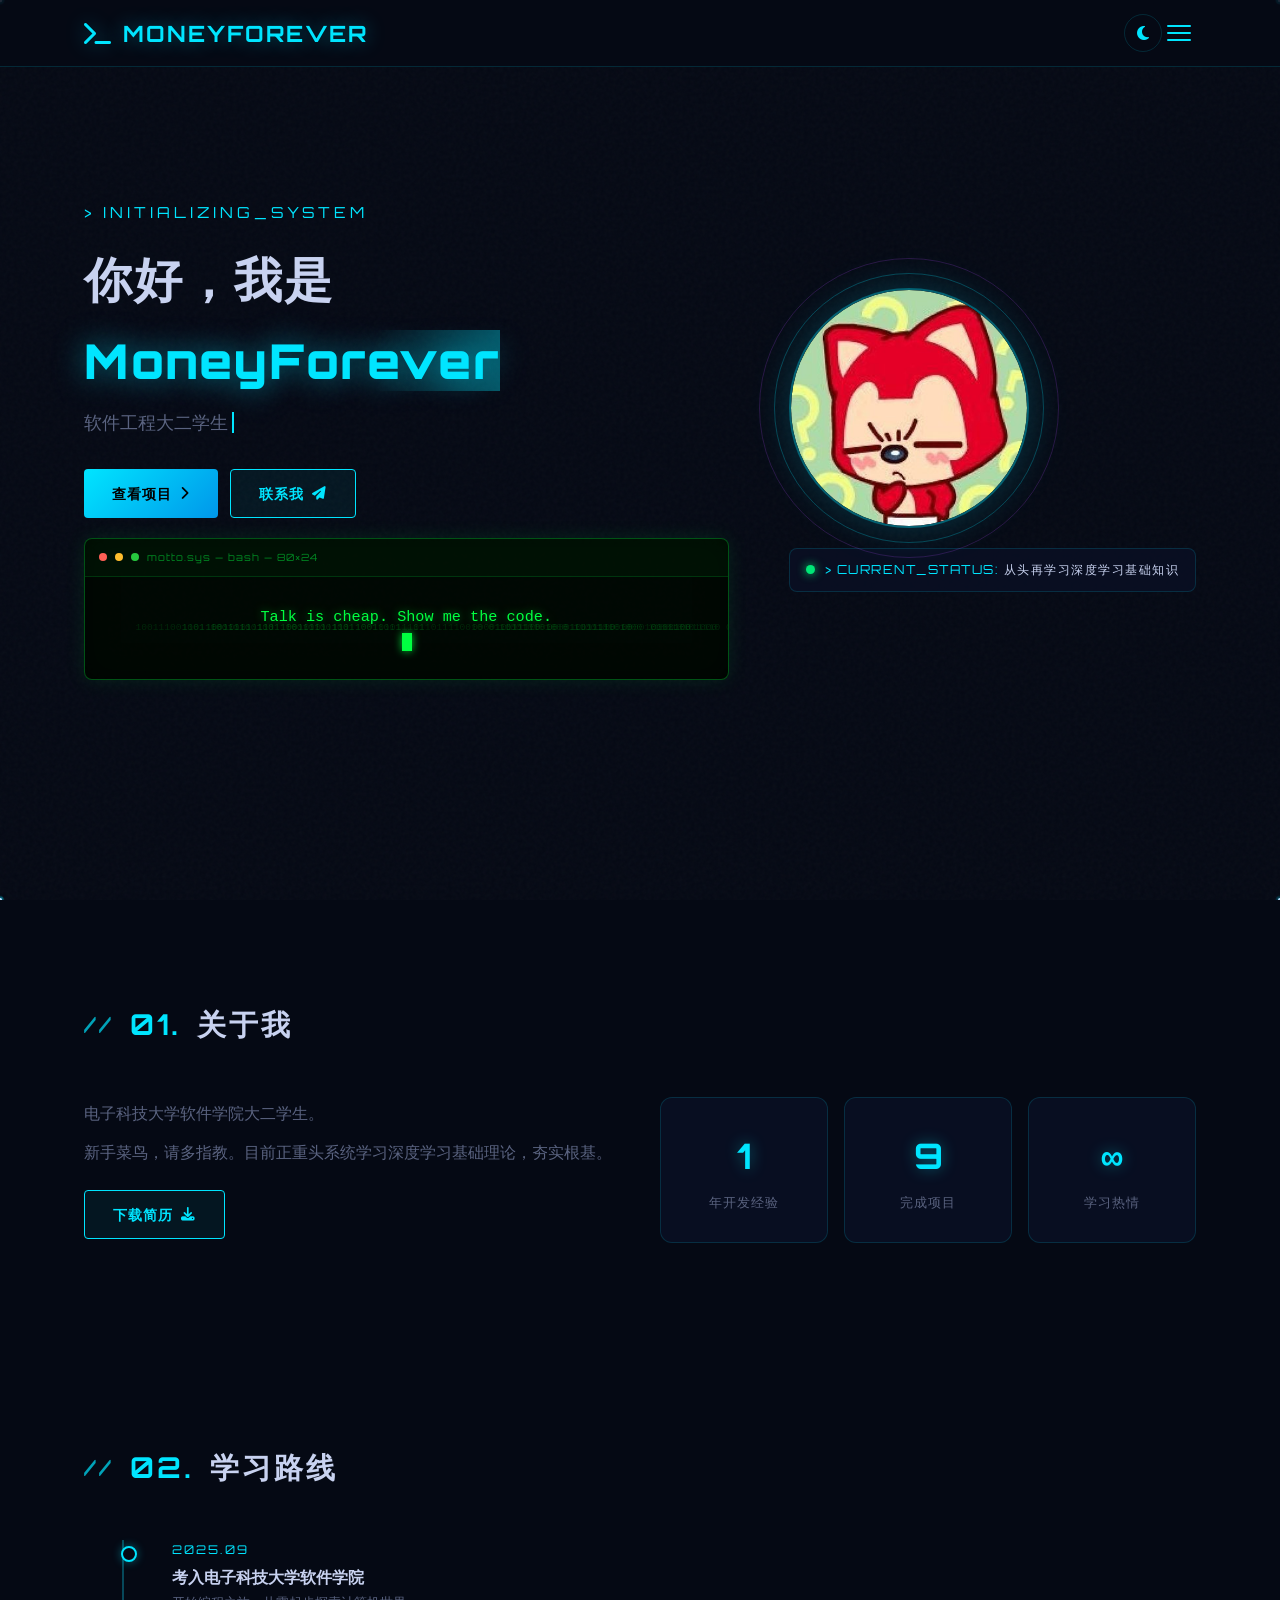
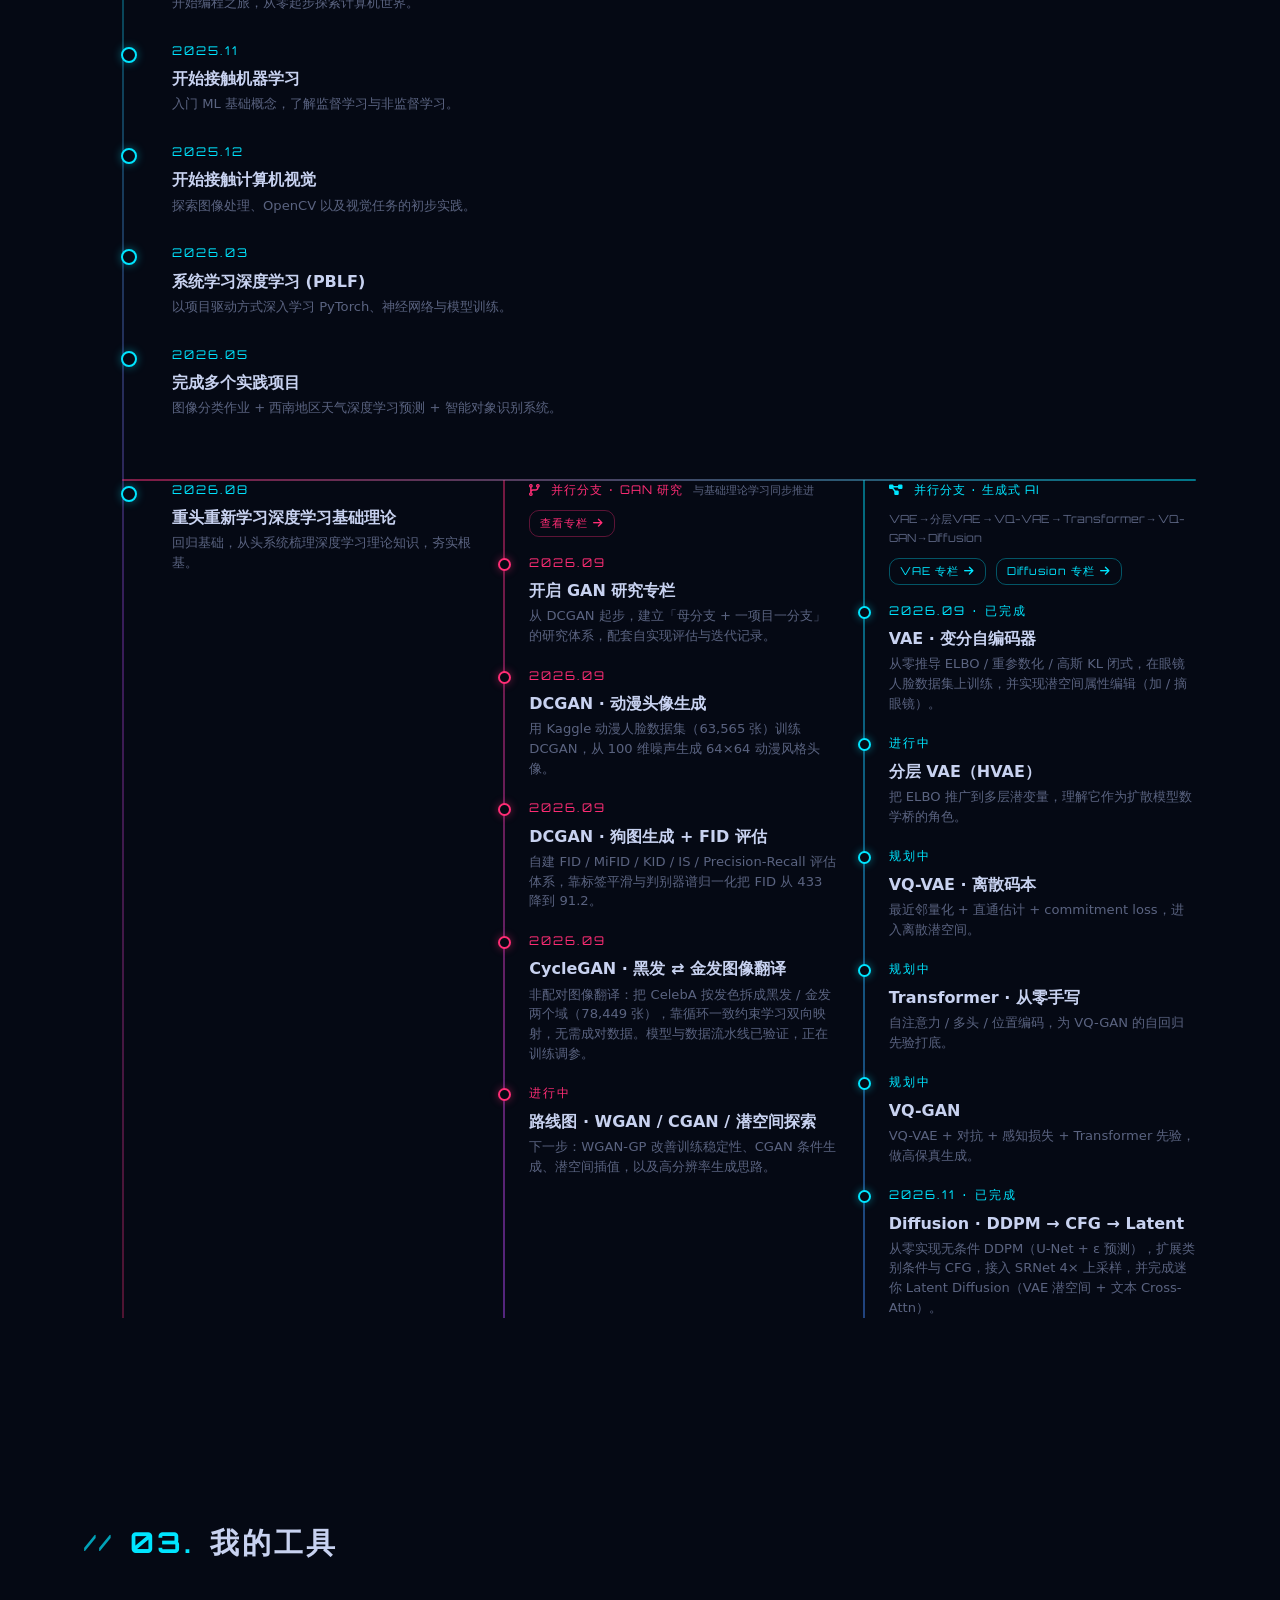
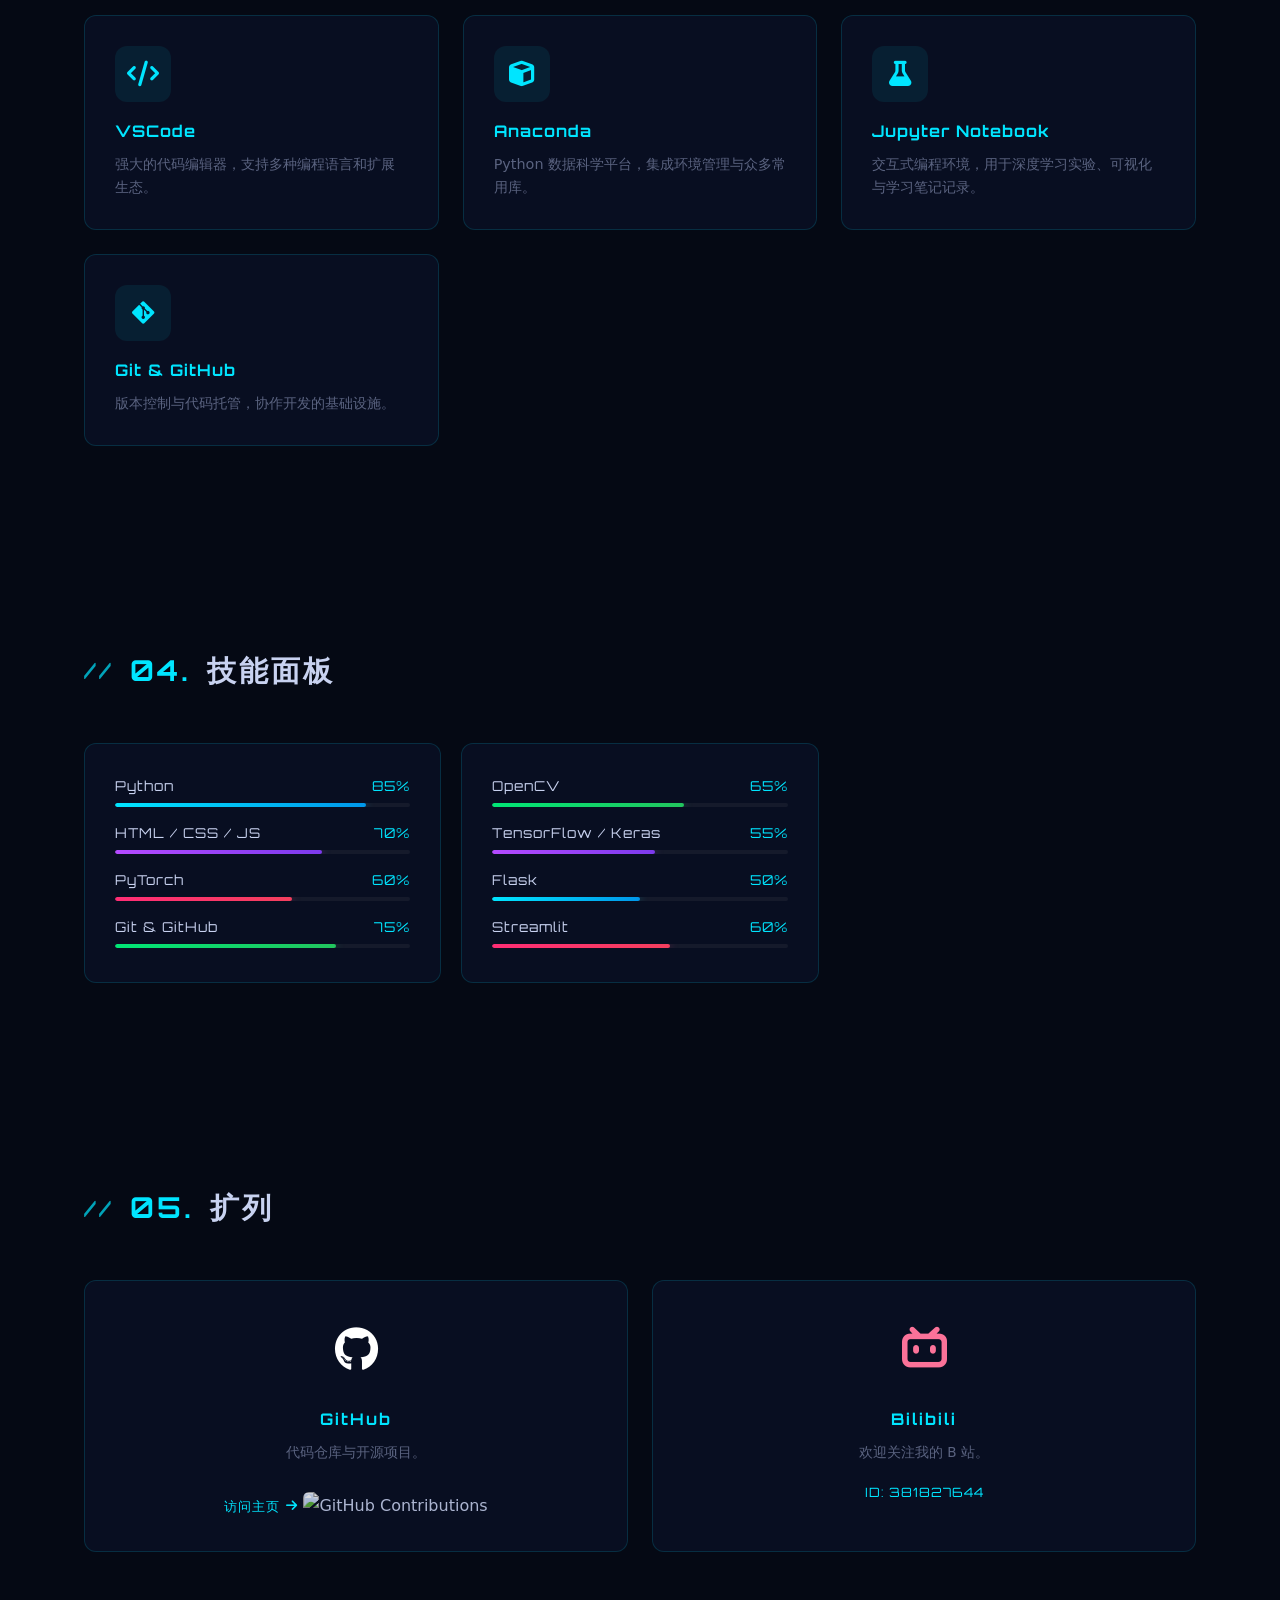
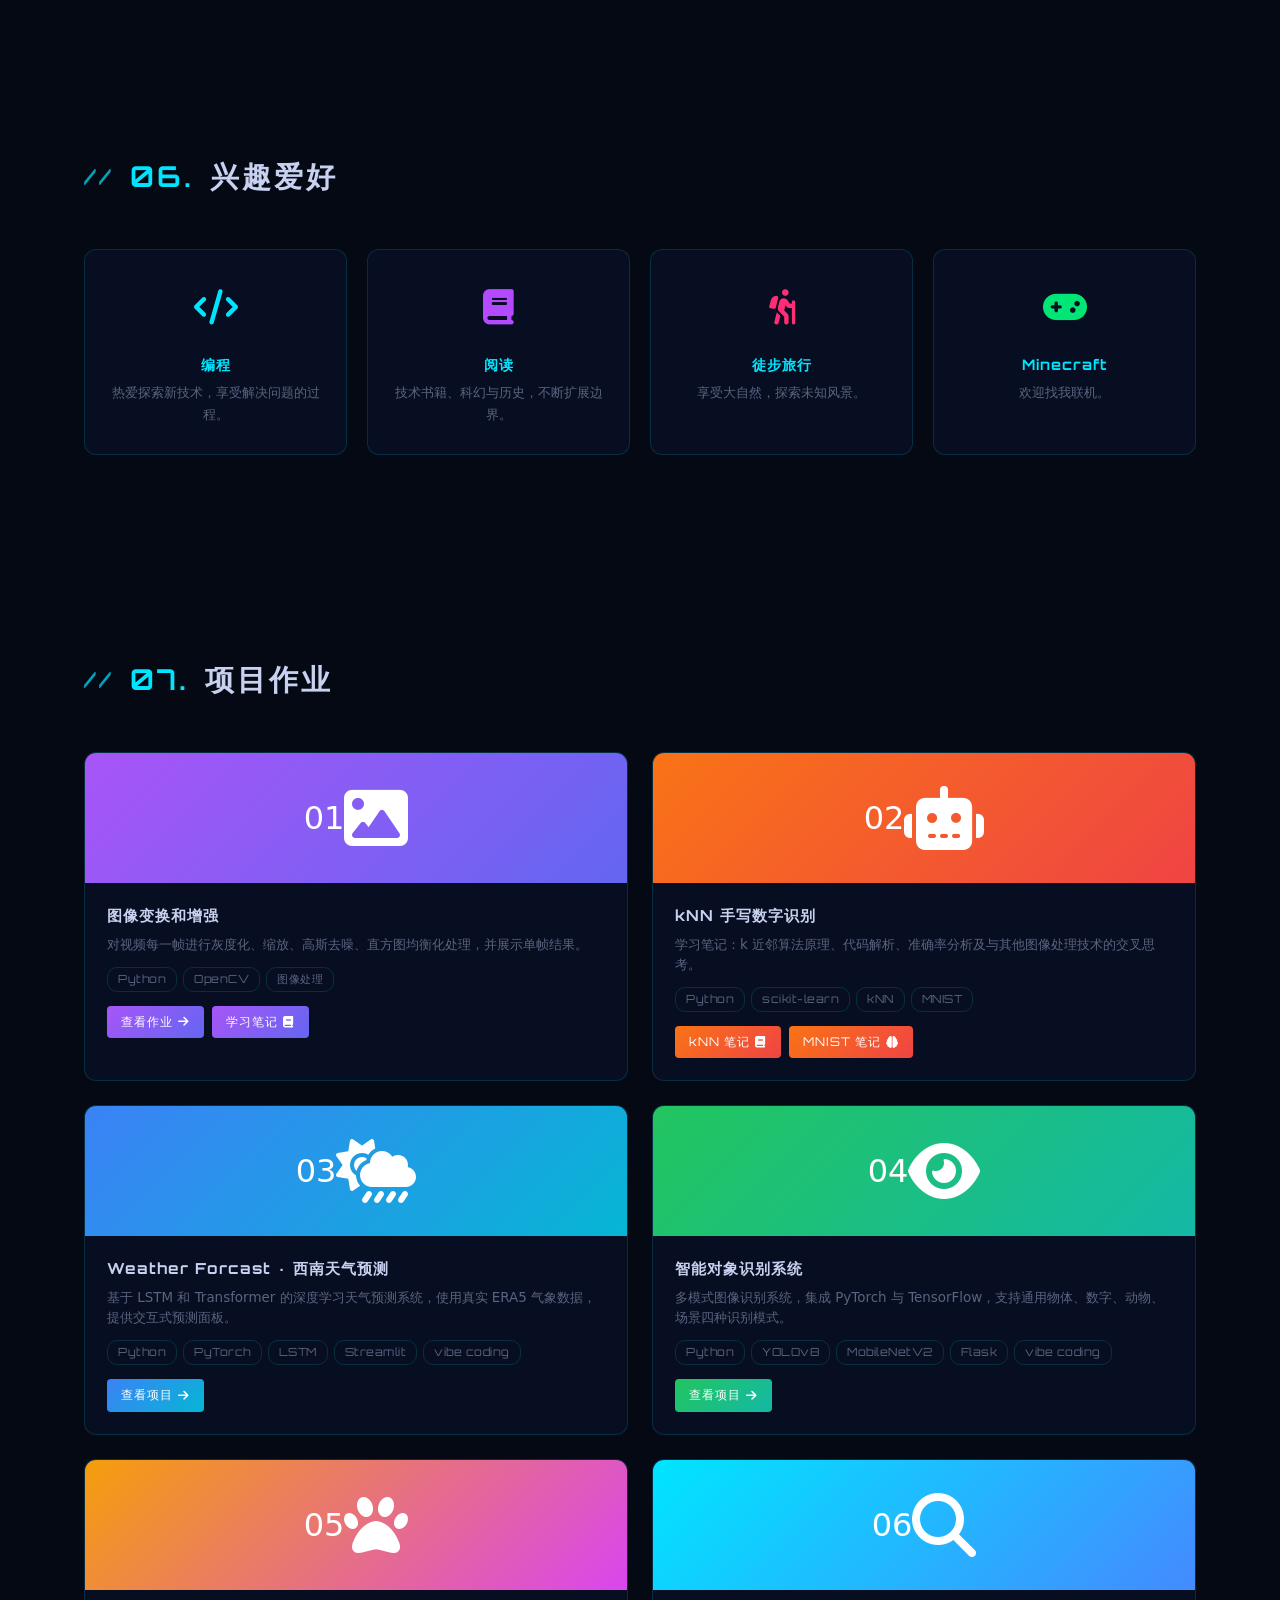
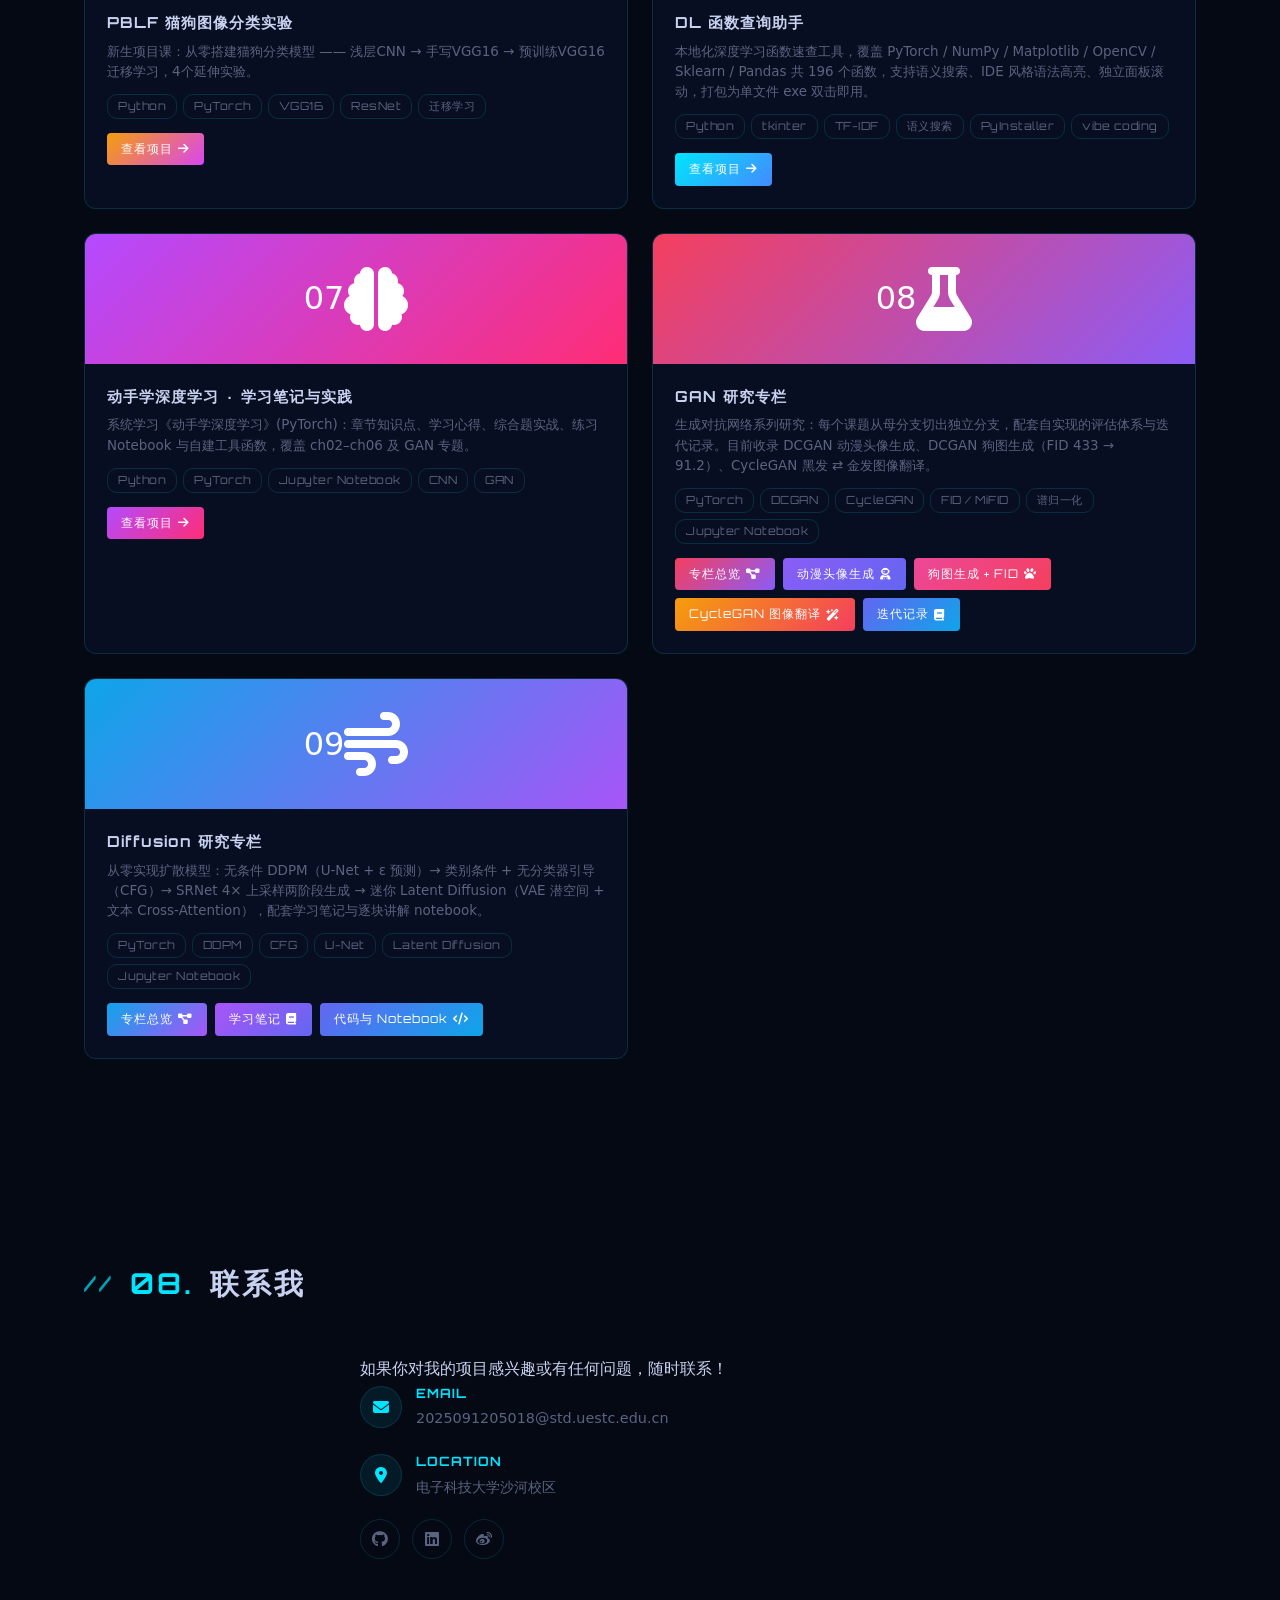
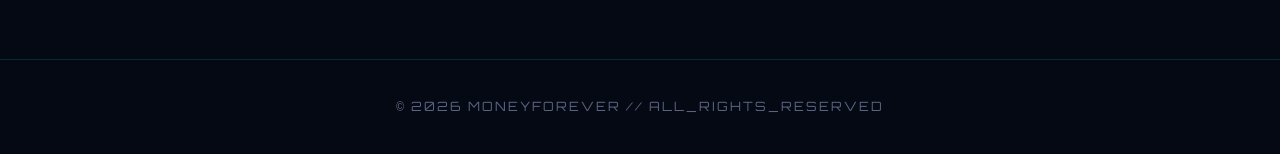
==== commit 806dc680: "Revert "Redesign homepage: project-first layout, bilingual toggle, SEO and a11y polish" This reverts" ====
--- a/index.html
+++ b/index.html
@@ -3,273 +3,1683 @@
 <head>
     <meta charset="UTF-8">
     <meta name="viewport" content="width=device-width, initial-scale=1.0">
-    <title>钱恒 · MoneyForever — 生成模型 / 计算机视觉 / 深度学习</title>
-    <meta name="description" content="钱恒（MoneyForever）的个人主页：电子科技大学软件工程，生成模型、计算机视觉与深度学习的学习笔记、项目与实验。">
-    <meta name="author" content="钱恒 (MoneyForever)">
-    <meta name="theme-color" content="#06090f">
-    <link rel="canonical" href="https://lucky-money-account.github.io/">
-
-    <meta property="og:type" content="website">
-    <meta property="og:site_name" content="MoneyForever">
-    <meta property="og:title" content="钱恒 · MoneyForever — 生成模型 / 计算机视觉 / 深度学习">
-    <meta property="og:description" content="电子科技大学软件工程。从数学推导到能跑通的代码：生成模型、计算机视觉与深度学习笔记。">
-    <meta property="og:url" content="https://lucky-money-account.github.io/">
-    <meta property="og:image" content="https://lucky-money-account.github.io/avatars/ali-1.jpg">
-    <meta name="twitter:card" content="summary_large_image">
-
-    <link rel="icon" href="data:image/svg+xml,%3Csvg xmlns='http://www.w3.org/2000/svg' viewBox='0 0 64 64'%3E%3Crect width='64' height='64' rx='14' fill='%2306090f'/%3E%3Ctext x='32' y='42' font-family='monospace' font-size='26' font-weight='700' fill='%2338bdf8' text-anchor='middle'%3EMF%3C/text%3E%3C/svg%3E">
-    <link rel="preconnect" href="https://fonts.googleapis.com">
-    <link rel="preconnect" href="https://fonts.gstatic.com" crossorigin>
-    <link href="https://fonts.googleapis.com/css2?family=Space+Grotesk:wght@500;600;700&family=Inter:wght@400;500;600&family=JetBrains+Mono:wght@400;500&display=swap" rel="stylesheet">
-    <link rel="stylesheet" href="assets/css/home.css">
-
-    <script type="application/ld+json">
-    {
-      "@context": "https://schema.org",
-      "@type": "Person",
-      "name": "钱恒",
-      "alternateName": "MoneyForever",
-      "url": "https://lucky-money-account.github.io/",
-      "email": "mailto:2025091205018@std.uestc.edu.cn",
-      "affiliation": { "@type": "Organization", "name": "电子科技大学" },
-      "sameAs": [
-        "https://github.com/lucky-money-account"
-      ],
-      "knowsAbout": ["Deep Learning", "Generative Models", "Computer Vision", "PyTorch"]
-    }
-    </script>
+    <title>MoneyForever · Terminal</title>
+    <link rel="stylesheet" href="https://cdnjs.cloudflare.com/ajax/libs/font-awesome/6.4.0/css/all.min.css">
+    <link href="https://fonts.googleapis.com/css2?family=Orbitron:wght@400;700;900&display=swap" rel="stylesheet">
+    <style>
+        :root {
+            --bg-deep: #050914;
+            --bg-surface: rgba(10, 16, 36, 0.85);
+            --cyan: #00e5ff;
+            --purple: #b44aff;
+            --pink: #ff2d75;
+            --blue: #448aff;
+            --green: #00e676;
+            --text: #c8d2f0;
+            --text-dim: #5a6380;
+            --border: rgba(0, 229, 255, 0.15);
+            --glow: 0 0 20px rgba(0, 229, 255, 0.15);
+            --radius: 12px;
+            --font-mono: 'Orbitron', 'Courier New', monospace;
+            --font-body: 'Segoe UI', system-ui, sans-serif;
+        }
+
+        * { margin: 0; padding: 0; box-sizing: border-box; }
+
+        html { scroll-behavior: smooth; scrollbar-width: thin; scrollbar-color: var(--cyan) var(--bg-deep); }
+        ::-webkit-scrollbar { width: 6px; }
+        ::-webkit-scrollbar-track { background: var(--bg-deep); }
+        ::-webkit-scrollbar-thumb { background: var(--cyan); border-radius: 3px; }
+
+        body {
+            background: var(--bg-deep);
+            color: var(--text);
+            font-family: var(--font-body);
+            line-height: 1.7;
+            overflow-x: hidden;
+            position: relative;
+        }
+
+        canvas#starfield {
+            position: fixed; top: 0; left: 0; z-index: 0;
+            pointer-events: none;
+        }
+
+        .noise-overlay {
+            position: fixed; top: 0; left: 0; width: 100%; height: 100%;
+            background: url("data:image/svg+xml,%3Csvg viewBox='0 0 256 256' xmlns='http://www.w3.org/2000/svg'%3E%3Cfilter id='n'%3E%3CfeTurbulence type='fractalNoise' baseFrequency='0.9' numOctaves='4' stitchTiles='stitch'/%3E%3C/filter%3E%3Crect width='100%25' height='100%25' filter='url(%23n)' opacity='0.03'/%3E%3C/svg%3E");
+            pointer-events: none; z-index: 1;
+        }
+
+        .cursor-glow {
+            position: fixed; pointer-events: none; z-index: 9999;
+            width: 280px; height: 280px; border-radius: 50%;
+            background: radial-gradient(circle, rgba(0, 229, 255, 0.07) 0%, transparent 70%);
+            transform: translate(-50%, -50%); opacity: 0; transition: opacity 0.4s;
+        }
+
+        .container { width: 90%; max-width: 1200px; margin: 0 auto; padding: 0 20px; position: relative; z-index: 2; }
+
+        /* ── HEADER ── */
+        header {
+            position: fixed; top: 0; width: 100%; z-index: 1000;
+            background: rgba(5, 9, 20, 0.8); backdrop-filter: blur(20px);
+            border-bottom: 1px solid var(--border);
+            transition: all 0.4s;
+        }
+        header.scrolled { background: rgba(5, 9, 20, 0.95); box-shadow: 0 0 30px rgba(0, 229, 255, 0.08); }
+
+        nav {
+            display: flex; justify-content: space-between; align-items: center;
+            padding: 14px 0;
+        }
+
+        .logo {
+            font-family: var(--font-mono); font-size: 1.4rem; font-weight: 700;
+            color: var(--cyan); display: flex; align-items: center; gap: 10px;
+            text-shadow: 0 0 20px rgba(0, 229, 255, 0.4); letter-spacing: 2px;
+        }
+        .logo i { font-size: 1.5rem; }
+
+        .nav-links { display: flex; list-style: none; gap: 8px; }
+        .nav-links a {
+            text-decoration: none; color: var(--text-dim); font-size: 0.82rem;
+            padding: 6px 14px; border-radius: 4px;
+            transition: all 0.3s; position: relative; letter-spacing: 1px;
+            font-family: var(--font-mono); font-weight: 400;
+        }
+        .nav-links a:hover,
+        .nav-links a.active {
+            color: var(--cyan); text-shadow: 0 0 10px var(--cyan);
+            background: rgba(0, 229, 255, 0.06);
+        }
+
+        .theme-toggle {
+            background: none; border: 1px solid var(--border); color: var(--cyan);
+            width: 38px; height: 38px; border-radius: 50%; cursor: pointer;
+            font-size: 1rem; transition: all 0.4s; margin-left: 12px;
+            display: flex; align-items: center; justify-content: center;
+        }
+        .theme-toggle:hover { box-shadow: 0 0 15px rgba(0, 229, 255, 0.3); }
+
+        .hamburger { display: none; flex-direction: column; cursor: pointer; background: none; border: none; gap: 5px; padding: 5px; }
+        .hamburger span { width: 24px; height: 2px; background: var(--cyan); transition: all 0.3s; border-radius: 2px; }
+        .hamburger.active span:nth-child(1) { transform: rotate(45deg) translate(5px, 5px); }
+        .hamburger.active span:nth-child(2) { opacity: 0; }
+        .hamburger.active span:nth-child(3) { transform: rotate(-45deg) translate(5px, -5px); }
+
+        /* ── SECTIONS ── */
+        section { padding: 100px 0; position: relative; z-index: 2; }
+
+        .section-title {
+            font-family: var(--font-mono); font-size: 1.8rem; font-weight: 700;
+            margin-bottom: 48px; letter-spacing: 3px;
+            display: flex; align-items: center; gap: 16px;
+        }
+        .section-title::before { content: '//'; color: var(--cyan); font-size: 1.4rem; opacity: 0.7; }
+        .section-title span { color: var(--cyan); }
+
+        /* ── HERO ── */
+        .hero { display: flex; align-items: center; min-height: 100vh; padding-top: 80px; }
+        .hero .container { display: flex; align-items: center; gap: 60px; }
+        .hero-content { flex: 1; }
+        .hero-image { flex: 0 0 auto; position: relative; }
+
+        .hero-greeting { font-family: var(--font-mono); color: var(--cyan); font-size: 0.95rem; letter-spacing: 4px; margin-bottom: 12px; opacity: 0; animation: fadeSlideUp 0.6s 0.2s forwards; }
+
+        .hero h1 { font-family: var(--font-mono); font-size: 3rem; font-weight: 900; margin-bottom: 8px; letter-spacing: 2px; opacity: 0; animation: fadeSlideUp 0.6s 0.4s forwards; }
+        .hero h1 .highlight { color: var(--cyan); text-shadow: 0 0 30px rgba(0, 229, 255, 0.5); position: relative; }
+        .hero h1 .highlight::after {
+            content: ''; position: absolute; top: 0; left: 0; width: 100%; height: 100%;
+            background: linear-gradient(90deg, transparent 35%, rgba(0,229,255,0.35) 50%, transparent 65%);
+            background-size: 200% 100%;
+            animation: shimmer 3.5s ease-in-out infinite;
+            pointer-events: none;
+        }
+        @keyframes shimmer { 0%,100% { background-position: -200% center; } 50% { background-position: 200% center; } }
+
+        .motto-line { text-align: center; margin-top: 16px; font-family: var(--font-mono); font-size: 0.85rem; color: var(--text-dim); opacity: 0; animation: fadeSlideUp 0.6s 1s forwards; letter-spacing: 1px; }
+        .motto-line i { color: var(--cyan); margin: 0 8px; }
+        .motto-terminal { position: relative; max-width: 650px; margin: 20px auto 0; background: rgba(0,8,2,0.88); border: 1px solid rgba(0,255,65,0.3); border-radius: 8px; overflow: hidden; box-shadow: 0 0 20px rgba(0,255,65,0.1),inset 0 0 30px rgba(0,0,0,0.5); opacity: 0; animation: fadeSlideUp 0.6s 1s forwards; }
+        .motto-terminal .mt-header { display: flex; align-items: center; gap: 8px; padding: 10px 14px; background: rgba(0,255,65,0.04); border-bottom: 1px solid rgba(0,255,65,0.15); font-family: var(--font-mono); font-size: 0.62rem; color: rgba(0,255,65,0.5); letter-spacing: 1px; }
+        .motto-terminal .mt-dot { width: 8px; height: 8px; border-radius: 50%; }
+        .motto-terminal .mt-dot.r { background: #ff5f56; } .mt-dot.y { background: #ffbd2e; } .mt-dot.g { background: #27c93f; }
+        .motto-terminal .mt-display { position: relative; padding: 28px 24px; min-height: 90px; display: flex; align-items: center; justify-content: center; flex-direction: column; gap: 4px; overflow: hidden; }
+        .motto-terminal .mt-text { font-family: 'Courier New', monospace; font-size: 0.95rem; color: #00ff41; text-shadow: 0 0 8px rgba(0,255,65,0.5); position: relative; z-index: 2; line-height: 1.6; }
+        .motto-terminal .mt-cursor { display: inline-block; width: 10px; height: 1.1em; background: #00ff41; vertical-align: text-bottom; margin-left: 2px; animation: mtBlink 0.6s step-end infinite; box-shadow: 0 0 8px rgba(0,255,65,0.8); }
+        @keyframes mtBlink { 0%,100% { opacity: 1; } 50% { opacity: 0; } }
+        .mt-rain { position: absolute; font-family: 'Courier New',monospace; color: rgba(0,255,65,0.12); font-size: 0.6rem; pointer-events: none; z-index: 1; white-space: nowrap; animation: mtRain linear infinite; }
+        @keyframes mtRain { 0% { transform: translateY(-100%); opacity: 0; } 10% { opacity: 1; } 90% { opacity: 1; } 100% { transform: translateY(400px); opacity: 0; } }
+
+        /* ── STATUS BANNER ── */
+        .status-banner {
+            margin-top: 20px;
+            background: var(--bg-surface); border: 1px solid var(--border);
+            border-radius: 8px; padding: 10px 16px;
+            display: flex; align-items: center; gap: 10px;
+            font-family: var(--font-mono); font-size: 0.68rem;
+            letter-spacing: 1px; color: var(--text);
+        }
+        .status-dot { width: 9px; height: 9px; border-radius: 50%; background: var(--green); box-shadow: 0 0 10px var(--green); animation: statusPulse 2s ease-in-out infinite; }
+        @keyframes statusPulse { 0%,100% { opacity: 1; box-shadow: 0 0 8px var(--green); } 50% { opacity: 0.5; box-shadow: 0 0 20px var(--green); } }
+        .status-text { font-family: var(--font-mono); font-size: 0.78rem; letter-spacing: 1.5px; color: var(--text); }
+        .status-text span { color: var(--cyan); }
+
+        /* ── TIMELINE ── */
+        .timeline { position: relative; padding: 0 0 0 40px; margin-left: 20px; }
+        .timeline::before {
+            content: ''; position: absolute; left: 18px; top: 0; bottom: 0;
+            width: 2px; background: linear-gradient(to bottom, var(--cyan), var(--purple), var(--pink));
+            opacity: 0.3;
+        }
+        .tl-item { position: relative; margin-bottom: 28px; padding-left: 28px; }
+        .tl-item::before {
+            content: ''; position: absolute; left: -23px; top: 6px;
+            width: 12px; height: 12px; border-radius: 50%;
+            background: var(--bg-deep); border: 2px solid var(--cyan);
+            box-shadow: 0 0 10px rgba(0, 229, 255, 0.4);
+            z-index: 1;
+        }
+        .tl-date { font-family: var(--font-mono); font-size: 0.75rem; color: var(--cyan); letter-spacing: 2px; margin-bottom: 4px; }
+        .tl-title { font-size: 1rem; font-weight: 600; margin-bottom: 2px; color: var(--text); }
+        .tl-desc { font-size: 0.82rem; color: var(--text-dim); line-height: 1.5; }
+
+        /* ── TIMELINE: 分叉（从头学习 ⇄ GAN 研究 ⇄ 生成式 AI，三条并行轨） ── */
+        .tl-fork-wrap {
+            position: relative;
+            display: grid;
+            grid-template-columns: repeat(3, minmax(0, 1fr));
+            column-gap: 26px;
+            padding-top: 34px;
+        }
+        .tl-fork-wrap::after {              /* 分叉连线：主线 → 各分支轨 */
+            content: ''; position: absolute;
+            left: -22px; top: 33px;
+            width: calc(100% + 22px); height: 2px;
+            background: linear-gradient(90deg, var(--pink), var(--cyan));
+            opacity: 0.5; border-radius: 2px;
+        }
+        .tl-fork-col--gan { position: relative; }
+        .tl-fork-col--gan::before {         /* GAN 轨竖线 */
+            content: ''; position: absolute;
+            left: 0; top: 0; bottom: 0;
+            width: 2px; background: linear-gradient(to bottom, var(--pink), var(--purple));
+            opacity: 0.45;
+        }
+        .tl-fork-col--gen { position: relative; }
+        .tl-fork-col--gen::before {         /* 生成式轨竖线 */
+            content: ''; position: absolute;
+            left: 0; top: 0; bottom: 0;
+            width: 2px; background: linear-gradient(to bottom, var(--cyan), var(--blue));
+            opacity: 0.45;
+        }
+        .tl-fork-col--gen .tl-fork-head { color: var(--cyan); }
+        .tl-fork-col--gen .tl-fork-link { color: var(--cyan); border-color: rgba(0, 229, 255, 0.35); }
+        .tl-fork-col--gen .tl-fork-link:hover { border-color: var(--cyan); box-shadow: 0 0 12px rgba(0, 229, 255, 0.25); }
+        .tl-fork-col--gen .tl-fork-item::before { border-color: var(--cyan); box-shadow: 0 0 8px rgba(0, 229, 255, 0.45); }
+        .tl-fork-col--gen .tl-fork-item .tl-date { color: var(--cyan); }
+        .tl-fork-head {
+            display: flex; align-items: center; gap: 10px; flex-wrap: wrap;
+            padding-left: 26px;
+            font-family: var(--font-mono); font-size: 0.75rem; letter-spacing: 1px;
+            color: var(--pink); margin-bottom: 16px;
+        }
+        .tl-fork-head em { font-style: normal; font-size: 0.7rem; letter-spacing: 0; color: var(--text-dim); }
+        .tl-fork-link {
+            display: inline-flex; align-items: center; gap: 5px;
+            font-family: var(--font-mono); font-size: 0.68rem; letter-spacing: 1px;
+            color: var(--pink); text-decoration: none;
+            border: 1px solid rgba(255, 45, 117, 0.35);
+            padding: 3px 10px; border-radius: 10px;
+            transition: all 0.3s;
+        }
+        .tl-fork-link:hover { border-color: var(--pink); box-shadow: 0 0 12px rgba(255, 45, 117, 0.25); }
+        .tl-fork-item { position: relative; padding-left: 26px; margin-bottom: 20px; }
+        .tl-fork-item:last-child { margin-bottom: 0; }
+        .tl-fork-item::before {
+            content: ''; position: absolute; left: -5px; top: 5px;
+            width: 9px; height: 9px; border-radius: 50%;
+            background: var(--bg-deep); border: 2px solid var(--pink);
+            box-shadow: 0 0 8px rgba(255, 45, 117, 0.45);
+            z-index: 1;
+        }
+        .tl-fork-item .tl-date { color: var(--pink); }
+
+        @media (max-width: 768px) {
+            .timeline { margin-left: 0; padding-left: 30px; }
+            .timeline::before { left: 13px; }
+            .tl-item::before { left: -18px; width: 10px; height: 10px; }
+            .tl-fork-wrap { grid-template-columns: minmax(0, 1fr); row-gap: 24px; padding-top: 0; }
+            .tl-fork-wrap::after { display: none; }
+            .tl-fork-col--gan, .tl-fork-col--gen { margin-left: 24px; }
+            .tl-fork-col--gan::after {      /* 窄屏改为上下堆叠，用肘形连线衔接 */
+                content: ''; position: absolute;
+                left: -41px; top: -24px;
+                width: 41px; height: 24px;
+                border-left: 2px solid var(--pink);
+                border-bottom: 2px solid var(--pink);
+                border-bottom-left-radius: 16px;
+                opacity: 0.6;
+            }
+            .tl-fork-col--gen::after {
+                content: ''; position: absolute;
+                left: -41px; top: -24px;
+                width: 41px; height: 24px;
+                border-left: 2px solid var(--cyan);
+                border-bottom: 2px solid var(--cyan);
+                border-bottom-left-radius: 16px;
+                opacity: 0.6;
+            }
+            .tl-fork-item::before { width: 8px; height: 8px; }
+        }
+
+        .typewriter { font-size: 1.1rem; color: var(--text-dim); min-height: 1.8em; margin-bottom: 28px; opacity: 0; animation: fadeSlideUp 0.6s 0.6s forwards; }
+        .typewriter .cursor { display: inline-block; width: 2px; height: 1.2em; background: var(--cyan); margin-left: 4px; vertical-align: text-bottom; animation: blink 0.8s infinite; }
+
+        @keyframes blink { 0%,100% { opacity: 1; } 50% { opacity: 0; } }
+
+        .btn {
+            display: inline-flex; align-items: center; gap: 8px;
+            padding: 12px 28px; border-radius: 4px; text-decoration: none;
+            font-family: var(--font-mono); font-weight: 600; font-size: 0.85rem;
+            letter-spacing: 1px; transition: all 0.3s; border: 1px solid var(--cyan);
+            color: var(--cyan); background: rgba(0, 229, 255, 0.06);
+            opacity: 0; animation: fadeSlideUp 0.6s 0.8s forwards;
+        }
+        .btn:hover { background: rgba(0, 229, 255, 0.15); box-shadow: 0 0 25px rgba(0, 229, 255, 0.25); transform: translateY(-2px); }
+        .btn.primary { background: linear-gradient(135deg, var(--cyan), #0097ea); color: #000; border: none; }
+        .btn.primary:hover { box-shadow: 0 0 30px rgba(0, 229, 255, 0.4); }
+
+        @keyframes fadeSlideUp {
+            from { opacity: 0; transform: translateY(20px); }
+            to { opacity: 1; transform: translateY(0); }
+        }
+
+        .avatar-wrap {
+            position: relative; width: 240px; height: 240px;
+        }
+        .avatar-frame {
+            position: relative; z-index: 2;
+            width: 100%; height: 100%; border-radius: 50%;
+            background: #050914; overflow: hidden;
+            border: 2px solid rgba(0, 229, 255, 0.4);
+            box-shadow: 0 0 40px rgba(0, 229, 255, 0.2);
+            animation: float 4s ease-in-out infinite;
+        }
+        .avatar-stage {
+            position: absolute; inset: 0;
+            animation: avatarReveal 1.5s cubic-bezier(0.65, 0, 0.35, 1) both;
+        }
+        .avatar-slide {
+            position: absolute; inset: 0;
+            width: 100%; height: 100%; border-radius: 50%; object-fit: cover; display: block;
+            opacity: 0; transition: opacity 1.1s ease;
+        }
+        .avatar-slide.active { opacity: 1; }
+        .avatar-frame { cursor: pointer; }
+        .avatar-fx { position: absolute; inset: 0; }
+        .avatar-fx.glitch { animation: avatarGlitch 0.42s steps(3, end) 1; }
+        @keyframes avatarGlitch {
+            0%   { transform: translate(0, 0); filter: none; }
+            20%  { transform: translate(-3px, 1px); filter: hue-rotate(55deg) saturate(1.8) contrast(1.15); }
+            40%  { transform: translate(3px, -2px); filter: hue-rotate(-55deg) saturate(1.6); }
+            60%  { transform: translate(-2px, 2px); filter: hue-rotate(35deg); }
+            80%  { transform: translate(2px, -1px); filter: none; }
+            100% { transform: translate(0, 0); filter: none; }
+        }
+        .avatar-pulse {
+            position: absolute; top: 50%; left: 50%;
+            width: 240px; height: 240px; margin: -120px 0 0 -120px;
+            border-radius: 50%; border: 2px solid rgba(0, 229, 255, 0.85);
+            pointer-events: none; z-index: 5;
+            animation: avatarPulse 0.75s cubic-bezier(0.2, 0.7, 0.3, 1) forwards;
+        }
+        @keyframes avatarPulse {
+            from { transform: scale(0.62); opacity: 0.95; }
+            to   { transform: scale(1.7);  opacity: 0; }
+        }
+        .click-ripple {
+            position: fixed; width: 56px; height: 56px; margin: -28px 0 0 -28px;
+            border-radius: 50%; border: 1.5px solid rgba(0, 229, 255, 0.9);
+            box-shadow: 0 0 20px rgba(0, 229, 255, 0.6), inset 0 0 14px rgba(0, 229, 255, 0.35);
+            pointer-events: none; z-index: 9999;
+            animation: clickRipple 0.66s cubic-bezier(0.2, 0.7, 0.3, 1) forwards;
+        }
+        @keyframes clickRipple {
+            from { transform: scale(0.1); opacity: 1; }
+            to   { transform: scale(1.55); opacity: 0; }
+        }
+        .click-burst { position: fixed; width: 0; height: 0; pointer-events: none; z-index: 10000; }
+        .click-bit {
+            position: absolute; left: 0; top: 0;
+            font-family: var(--font-mono), monospace; font-weight: 700; line-height: 1;
+            opacity: 0; will-change: transform, opacity;
+            animation: bitFly 0.75s cubic-bezier(0.15, 0.75, 0.35, 1) forwards;
+        }
+        @keyframes bitFly {
+            0%   { transform: translate(-50%, -50%) scale(0.35); opacity: 0; }
+            22%  { opacity: 1; }
+            100% { transform: translate(calc(-50% + var(--dx)), calc(-50% + var(--dy))) scale(1.05); opacity: 0; }
+        }
+        @keyframes avatarReveal {
+            from { clip-path: circle(0% at 50% 50%); opacity: 0; }
+            to { clip-path: circle(75% at 50% 50%); opacity: 1; }
+        }
+        @keyframes fadeIn { to { opacity: 1; } }
+        .orbit-ring {
+            position: absolute; top: 50%; left: 50%; border-radius: 50%;
+            border: 1px solid rgba(0, 229, 255, 0.25);
+            transform: translate(-50%, -50%);
+            pointer-events: none;
+        }
+        .orbit-ring:nth-child(2) { width: 270px; height: 270px; animation: spin 12s linear infinite; }
+        .orbit-ring:nth-child(3) { width: 300px; height: 300px; animation: spin 18s linear infinite reverse; border-color: rgba(180, 74, 255, 0.2); }
+        .orbit-ring:nth-child(4) { width: 330px; height: 250px; animation: spin 14s linear infinite; border-color: rgba(68, 138, 255, 0.2); border-radius: 50% 50% 50% 50% / 40% 40% 60% 60%; }
+
+        @keyframes float { 0%,100% { transform: translateY(0); } 50% { transform: translateY(-12px); } }
+        @keyframes spin { from { transform: translate(-50%, -50%) rotate(0deg); } to { transform: translate(-50%, -50%) rotate(360deg); } }
+
+        /* ── ABOUT ── */
+        .about-grid { display: grid; grid-template-columns: 1fr 1fr; gap: 40px; align-items: center; }
+        .about-text p { margin-bottom: 12px; color: var(--text-dim); }
+        .stat-panels { display: grid; grid-template-columns: repeat(3, 1fr); gap: 16px; }
+        .stat-panel {
+            background: var(--bg-surface); border: 1px solid var(--border);
+            border-radius: var(--radius); padding: 28px 16px; text-align: center;
+            transition: all 0.4s;
+        }
+        .stat-panel:hover { border-color: var(--cyan); box-shadow: var(--glow); transform: translateY(-4px); }
+        .stat-panel .stat-value { font-family: var(--font-mono); font-size: 2.2rem; font-weight: 700; color: var(--cyan); text-shadow: 0 0 15px rgba(0, 229, 255, 0.4); }
+        .stat-panel .stat-label { font-size: 0.8rem; color: var(--text-dim); margin-top: 6px; letter-spacing: 1px; }
+
+        /* ── GLASS CARD ── */
+        .glass-card {
+            background: var(--bg-surface); border: 1px solid var(--border);
+            border-radius: var(--radius); padding: 30px;
+            transition: all 0.4s; position: relative; overflow: hidden;
+        }
+        .glass-card::before {
+            content: ''; position: absolute; top: 0; left: 0; right: 0; height: 1px;
+            background: linear-gradient(90deg, transparent, rgba(0, 229, 255, 0.4), transparent);
+            opacity: 0; transition: opacity 0.4s;
+        }
+        .glass-card:hover { border-color: var(--cyan); box-shadow: var(--glow); transform: translateY(-6px); }
+        .glass-card:hover::before { opacity: 1; }
+
+        .cards-grid { display: grid; grid-template-columns: repeat(auto-fill, minmax(280px, 1fr)); gap: 24px; }
+
+        /* ── TOOLS ── */
+        .tool-icon {
+            width: 56px; height: 56px; border-radius: var(--radius);
+            display: flex; align-items: center; justify-content: center;
+            font-size: 1.6rem; margin-bottom: 16px;
+            background: rgba(0, 229, 255, 0.08); color: var(--cyan);
+        }
+        .glass-card h3 { font-family: var(--font-mono); font-size: 1rem; letter-spacing: 1px; margin-bottom: 8px; color: var(--cyan); }
+        .glass-card p { color: var(--text-dim); font-size: 0.9rem; line-height: 1.6; }
+
+        /* ── SKILLS ── */
+        .skill-bars { display: grid; grid-template-columns: repeat(auto-fill, minmax(300px, 1fr)); gap: 20px; }
+        .skill-bar-item { margin-bottom: 4px; }
+        .skill-bar-item .label { display: flex; justify-content: space-between; margin-bottom: 6px; font-size: 0.85rem; font-family: var(--font-mono); letter-spacing: 1px; }
+        .skill-bar-item .label span:last-child { color: var(--cyan); }
+        .skill-track { height: 4px; background: rgba(255,255,255,0.05); border-radius: 2px; overflow: hidden; }
+        .skill-fill { height: 100%; border-radius: 2px; transition: width 1.2s cubic-bezier(0.16, 1, 0.3, 1); }
+        .skill-fill.cyan { background: linear-gradient(90deg, var(--cyan), #0097ea); box-shadow: 0 0 10px rgba(0, 229, 255, 0.4); }
+        .skill-fill.purple { background: linear-gradient(90deg, var(--purple), #7c3aed); box-shadow: 0 0 10px rgba(180, 74, 255, 0.4); }
+        .skill-fill.pink { background: linear-gradient(90deg, var(--pink), #f43f5e); box-shadow: 0 0 10px rgba(255, 45, 117, 0.4); }
+        .skill-fill.green { background: linear-gradient(90deg, var(--green), #22c55e); box-shadow: 0 0 10px rgba(0, 230, 118, 0.4); }
+
+        /* ── PROJECTS ── */
+        .projects-grid { display: grid; grid-template-columns: repeat(2, 1fr); gap: 24px; }
+        .proj-card {
+            background: var(--bg-surface); border: 1px solid var(--border);
+            border-radius: var(--radius); overflow: hidden;
+            transition: all 0.4s;
+        }
+        .proj-card:hover { border-color: var(--cyan); box-shadow: 0 0 30px rgba(0, 229, 255, 0.12); transform: translateY(-6px); }
+        .proj-header {
+            height: 130px; display: flex; align-items: center; justify-content: center;
+            font-size: 2rem; color: white; position: relative; overflow: hidden;
+        }
+        .proj-header > i,
+        .proj-header > .proj-num { transition: opacity 0.35s, transform 0.35s; }
+        .proj-card:hover .proj-header > i { opacity: 0; transform: scale(0.5); }
+        .proj-card:hover .proj-header > .proj-num { opacity: 0; }
+        .proj-preview {
+            position: absolute; inset: 0; display: flex; flex-direction: column;
+            align-items: center; justify-content: center; gap: 6px;
+            opacity: 0; transition: opacity 0.4s; pointer-events: none;
+        }
+        .proj-card:hover .proj-preview { opacity: 1; }
+        .preview-label {
+            font-family: var(--font-mono); font-size: 0.65rem; letter-spacing: 2px;
+            color: rgba(255,255,255,0.7);
+        }
+        /* Preview: scanning line (card 1) */
+        .preview-scan { position: relative; width: 70px; height: 50px; display: flex; align-items: center; justify-content: center; background: rgba(255,255,255,0.08); border-radius: 6px; overflow: hidden; }
+        .scan-line { position: absolute; left: 0; width: 100%; height: 2px; background: rgba(255,255,255,0.7); animation: scanSweep 1.8s ease-in-out infinite; box-shadow: 0 0 8px rgba(255,255,255,0.4); }
+        @keyframes scanSweep { 0%,100% { top: 0%; } 50% { top: 95%; } }
+        /* Preview: digit flicker (card 2) */
+        .preview-digits { font-family: var(--font-mono); font-size: 2rem; font-weight: 700; color: rgba(255,255,255,0.9); }
+        .digit-span { display: inline-block; animation: digitChange 1.2s steps(1) infinite; }
+        .digit-span:nth-child(2) { animation-delay: 0.15s; }
+        .digit-span:nth-child(3) { animation-delay: 0.3s; }
+        @keyframes digitChange { 0% { opacity: 0; } 12% { opacity: 1; } 24% { opacity: 1; } 36% { opacity: 0; } 100% { opacity: 0; } }
+        /* Preview: weather (card 3) */
+        .preview-weather { display: flex; align-items: center; gap: 12px; }
+        .preview-weather i { font-size: 1.6rem; animation: weatherPulse 2s ease-in-out infinite; }
+        .temp-display { font-family: var(--font-mono); font-size: 1.6rem; font-weight: 700; animation: tempShift 3s ease-in-out infinite; }
+        @keyframes weatherPulse { 0%,100% { opacity: 0.7; } 50% { opacity: 1; } }
+        @keyframes tempShift { 0%,100% { color: #f97316; } 25% { color: #3b82f6; } 50% { color: #22c55e; } 75% { color: #f97316; } }
+        /* Preview: detection box (card 4) */
+        .preview-detect { position: relative; width: 64px; height: 48px; display: flex; align-items: center; justify-content: center; }
+        .preview-detect i { position: relative; z-index: 1; }
+        .detect-box { position: absolute; width: 100%; height: 100%; border: 2px solid rgba(255,255,255,0.5); border-radius: 4px; animation: detectPulse 1.5s ease-in-out infinite; }
+        .detect-corner { position: absolute; width: 10px; height: 10px; border-color: rgba(255,255,255,0.9); border-style: solid; animation: cornerFlash 1.5s ease-in-out infinite; }
+        .detect-corner.tl { top: -1px; left: -1px; border-width: 2px 0 0 2px; }
+        .detect-corner.tr { top: -1px; right: -1px; border-width: 2px 2px 0 0; }
+        .detect-corner.bl { bottom: -1px; left: -1px; border-width: 0 0 2px 2px; }
+        .detect-corner.br { bottom: -1px; right: -1px; border-width: 0 2px 2px 0; }
+        @keyframes detectPulse { 0%,100% { border-color: rgba(255,255,255,0.3); } 50% { border-color: rgba(255,255,255,0.9); } }
+        @keyframes cornerFlash { 0%,100% { opacity: 0.3; } 50% { opacity: 1; } }
+        /* Preview: GAN pixel generation (card 8) */
+        .preview-gan { display: grid; grid-template-columns: repeat(4, 1fr); gap: 3px; width: 54px; height: 54px; }
+        .gan-px { background: rgba(255,255,255,0.92); border-radius: 1px; animation: ganPop 2.4s steps(1) infinite; }
+        @keyframes ganPop { 0% { opacity: 0.12; } 45% { opacity: 0.95; } 100% { opacity: 0.12; } }
+        .proj-body { padding: 20px 22px 22px; }
+        .proj-body h3 { font-family: var(--font-mono); font-size: 0.95rem; letter-spacing: 1px; margin-bottom: 6px; color: var(--text); }
+        .proj-body > p { color: var(--text-dim); font-size: 0.84rem; margin-bottom: 12px; line-height: 1.5; }
+        .proj-tags { display: flex; flex-wrap: wrap; gap: 6px; margin-bottom: 14px; }
+        .proj-tag {
+            padding: 2px 10px; border-radius: 10px; font-size: 0.7rem;
+            border: 1px solid var(--border); color: var(--text-dim);
+            font-family: var(--font-mono); letter-spacing: 0.5px;
+            transition: all 0.3s;
+        }
+        .proj-card:hover .proj-tag { border-color: rgba(0, 229, 255, 0.25); color: var(--cyan); }
+        .proj-link {
+            display: inline-flex; align-items: center; gap: 5px;
+            padding: 6px 14px; border-radius: 4px; text-decoration: none;
+            font-family: var(--font-mono); font-size: 0.75rem; letter-spacing: 1px;
+            color: white; transition: all 0.3s;
+        }
+        .proj-link:hover { filter: brightness(1.2); transform: translateX(3px); }
+
+        /* ── HOBBIES ── */
+        .hobby-grid { display: grid; grid-template-columns: repeat(4, 1fr); gap: 20px; }
+        .hobby-card {
+            background: var(--bg-surface); border: 1px solid var(--border);
+            border-radius: var(--radius); padding: 28px 16px; text-align: center;
+            transition: all 0.4s;
+        }
+        .hobby-card:hover { border-color: var(--cyan); box-shadow: var(--glow); transform: translateY(-6px); }
+        .hobby-card .hobby-icon { font-size: 2.2rem; margin-bottom: 14px; }
+        .hobby-card h3 { font-family: var(--font-mono); font-size: 0.9rem; letter-spacing: 1px; margin-bottom: 6px; color: var(--cyan); }
+        .hobby-card p { font-size: 0.8rem; color: var(--text-dim); }
+
+        /* ── SOCIAL ── */
+        .social-grid { display: grid; grid-template-columns: repeat(2, 1fr); gap: 24px; }
+        .social-card {
+            background: var(--bg-surface); border: 1px solid var(--border);
+            border-radius: var(--radius); padding: 32px; text-align: center;
+            transition: all 0.4s;
+        }
+        .social-card:hover { border-color: var(--cyan); box-shadow: var(--glow); transform: translateY(-6px); }
+        .social-icon-lg { font-size: 2.8rem; margin-bottom: 16px; }
+        .social-card h3 { font-family: var(--font-mono); font-size: 1rem; letter-spacing: 2px; margin-bottom: 8px; color: var(--cyan); }
+        .social-card p { color: var(--text-dim); font-size: 0.85rem; margin-bottom: 14px; }
+        .link-neon {
+            display: inline-flex; align-items: center; gap: 6px; color: var(--cyan);
+            text-decoration: none; font-family: var(--font-mono); font-size: 0.8rem;
+            letter-spacing: 1px; transition: all 0.3s;
+        }
+        .link-neon:hover { text-shadow: 0 0 10px var(--cyan); }
+
+        /* ── CONTACT ── */
+        .contact-grid { max-width: 560px; margin: 0 auto; }
+        .contact-info p.intro { color: var(--text-dim); margin-bottom: 24px; }
+        .ci-item { display: flex; align-items: center; gap: 14px; margin-bottom: 20px; }
+        .ci-item i {
+            width: 42px; height: 42px; border-radius: 50%; display: flex;
+            align-items: center; justify-content: center; font-size: 1rem;
+            background: rgba(0, 229, 255, 0.08); color: var(--cyan);
+            border: 1px solid var(--border);
+        }
+        .ci-item h3 { font-family: var(--font-mono); font-size: 0.8rem; letter-spacing: 1px; color: var(--cyan); margin-bottom: 2px; }
+        .ci-item p { color: var(--text-dim); font-size: 0.9rem; }
+        .contact-socials { display: flex; gap: 12px; margin-top: 20px; }
+        .contact-socials a {
+            width: 40px; height: 40px; border-radius: 50%; display: flex; align-items: center; justify-content: center;
+            border: 1px solid var(--border); color: var(--text-dim); text-decoration: none;
+            transition: all 0.3s;
+        }
+        .contact-socials a:hover { border-color: var(--cyan); color: var(--cyan); box-shadow: 0 0 12px rgba(0, 229, 255, 0.2); transform: translateY(-3px); }
+
+        /* ── BACK TO TOP ── */
+        .back-to-top {
+            position: fixed; bottom: 30px; right: 30px; z-index: 500;
+            width: 44px; height: 44px; border-radius: 50%;
+            background: var(--bg-surface); border: 1px solid var(--cyan);
+            color: var(--cyan); cursor: pointer; display: flex;
+            align-items: center; justify-content: center;
+            font-size: 1rem; opacity: 0; transform: translateY(20px);
+            transition: all 0.4s; pointer-events: none;
+            box-shadow: 0 0 15px rgba(0, 229, 255, 0.2);
+        }
+        .back-to-top.show { opacity: 1; transform: translateY(0); pointer-events: auto; }
+        .back-to-top:hover { box-shadow: 0 0 30px rgba(0, 229, 255, 0.5); transform: translateY(-4px); }
+
+        /* ── FOOTER ── */
+        footer {
+            padding: 36px 0; text-align: center; border-top: 1px solid var(--border);
+            position: relative; z-index: 2;
+        }
+        footer p { color: var(--text-dim); font-size: 0.8rem; font-family: var(--font-mono); letter-spacing: 2px; }
+
+        /* ── REVEAL ON SCROLL ── */
+        .reveal { opacity: 0; transform: translateY(30px); transition: all 0.7s cubic-bezier(0.16, 1, 0.3, 1); }
+        .reveal.visible { opacity: 1; transform: translateY(0); }
+        .reveal-s1 { transition-delay: 0.08s; }
+        .reveal-s2 { transition-delay: 0.16s; }
+        .reveal-s3 { transition-delay: 0.24s; }
+        .reveal-s5 { transition-delay: 0.40s; }
+
+        /* ── RESPONSIVE ── */
+        /* 中等宽度：导航项较多，提前切换为汉堡菜单，避免横向溢出 */
+        @media (max-width: 1280px) {
+            .hamburger { display: flex; }
+            .nav-links {
+                position: fixed; top: 62px; left: -100%; width: 100%;
+                flex-direction: column; background: rgba(5, 9, 20, 0.97);
+                backdrop-filter: blur(20px); text-align: center;
+                padding: 16px 0; gap: 4px; transition: left 0.3s;
+                border-bottom: 1px solid var(--border);
+                max-height: calc(100vh - 62px); overflow-y: auto;
+            }
+            .nav-links.active { left: 0; }
+            .nav-links li { margin: 0; }
+            .nav-links a { display: block; padding: 10px 0; font-size: 0.9rem; }
+        }
+
+        @media (max-width: 768px) {
+            .hero .container { flex-direction: column; text-align: center; }
+            .hero h1 { font-size: 2rem; }
+            .about-grid { grid-template-columns: 1fr; }
+            .projects-grid, .social-grid { grid-template-columns: 1fr; }
+            .hobby-grid { grid-template-columns: repeat(2, 1fr); }
+            .cards-grid { grid-template-columns: 1fr; }
+            .stat-panels { grid-template-columns: 1fr; }
+            .skill-bars { grid-template-columns: 1fr; }
+
+            .avatar-wrap { width: 180px; height: 180px; }
+            .orbit-ring:nth-child(2) { width: 210px; height: 210px; }
+            .orbit-ring:nth-child(3) { width: 240px; height: 240px; }
+            .orbit-ring:nth-child(4) { width: 260px; height: 200px; }
+
+            .section-title { font-size: 1.3rem; }
+        }
+    </style>
 </head>
 <body>
-    <a class="skip-link" href="#main" data-i18n="a11y.skip">跳到主要内容</a>
-
-    <header class="site-header" id="top">
-        <div class="container header-inner">
-            <a class="brand" href="#top" aria-label="MONEYFOREVER">
-                <span class="brand-mark" aria-hidden="true">MF</span>
-                <span class="brand-name">MONEYFOREVER</span>
-            </a>
-
-            <nav class="desktop-nav" aria-label="主导航" data-i18n-aria="a11y.mainNav">
-                <a href="#work" data-i18n="nav.work">项目</a>
-                <a href="#writing" data-i18n="nav.writing">文章</a>
-                <a href="#about" data-i18n="nav.about">关于</a>
-                <a href="#journey" data-i18n="nav.journey">历程</a>
-                <a href="blog/index.html" data-i18n="nav.blog">博客</a>
-                <a href="#contact" data-i18n="nav.contact">联系</a>
+    <canvas id="starfield"></canvas>
+    <div class="noise-overlay"></div>
+    <div class="cursor-glow" id="cursorGlow"></div>
+
+    <header>
+        <div class="container">
+            <nav>
+                <div class="logo">
+                    <i class="fas fa-terminal"></i>
+                    MONEYFOREVER
+                </div>
+                <ul class="nav-links">
+                    <li><a href="#home" class="active">HOME</a></li>
+                    <li><a href="#about">ABOUT</a></li>
+                    <li><a href="#timeline">TIMELINE</a></li>
+                    <li><a href="#tools">TOOLS</a></li>
+                    <li><a href="#skills">SKILLS</a></li>
+                    <li><a href="#social">SOCIAL</a></li>
+                    <li><a href="#hobbies">HOBBIES</a></li>
+                    <li><a href="#projects">PROJECTS</a></li>
+                    <li><a href="blog/index.html">BLOG</a></li>
+                    <li><a href="#contact">CONTACT</a></li>
+                </ul>
+                <div style="display:flex;align-items:center;">
+                    <button class="theme-toggle" id="themeToggle">
+                        <i class="fas fa-moon"></i>
+                    </button>
+                    <button class="hamburger" id="hamburger">
+                        <span></span><span></span><span></span>
+                    </button>
+                </div>
             </nav>
-
-            <div class="header-actions">
-                <button class="lang-toggle" id="langToggle" type="button" aria-label="Switch language / 切换语言" data-i18n-aria="a11y.lang">EN</button>
-                <a class="icon-btn" href="https://github.com/lucky-money-account" target="_blank" rel="noopener" aria-label="GitHub">
-                    <svg viewBox="0 0 24 24" width="18" height="18" aria-hidden="true"><path fill="currentColor" d="M12 .5A11.5 11.5 0 0 0 .5 12a11.5 11.5 0 0 0 7.86 10.92c.58.1.79-.25.79-.56v-2c-3.2.7-3.88-1.37-3.88-1.37-.53-1.34-1.3-1.7-1.3-1.7-1.06-.72.08-.71.08-.71 1.17.08 1.78 1.2 1.78 1.2 1.04 1.79 2.73 1.27 3.4.97.1-.75.4-1.27.73-1.56-2.55-.29-5.23-1.28-5.23-5.68 0-1.26.45-2.29 1.19-3.1-.12-.29-.52-1.46.11-3.05 0 0 .97-.31 3.18 1.18a11 11 0 0 1 5.8 0c2.2-1.49 3.17-1.18 3.17-1.18.63 1.59.23 2.76.12 3.05.74.81 1.18 1.84 1.18 3.1 0 4.41-2.69 5.38-5.25 5.67.41.36.78 1.06.78 2.14v3.17c0 .31.21.67.8.56A11.5 11.5 0 0 0 23.5 12A11.5 11.5 0 0 0 12 .5Z"/></svg>
-                </a>
-                <button class="menu-btn" id="menuBtn" type="button" aria-expanded="false" aria-controls="mobileNav" aria-label="打开菜单" data-i18n-aria="a11y.menu">
-                    <span></span><span></span>
-                </button>
-            </div>
         </div>
-
-        <nav class="mobile-nav" id="mobileNav" aria-label="移动导航" data-i18n-aria="a11y.mobileNav" hidden>
-            <a href="#work" data-i18n="nav.work">项目</a>
-            <a href="#writing" data-i18n="nav.writing">文章</a>
-            <a href="#about" data-i18n="nav.about">关于</a>
-            <a href="#journey" data-i18n="nav.journey">历程</a>
-            <a href="blog/index.html" data-i18n="nav.blog">博客</a>
-            <a href="#contact" data-i18n="nav.contact">联系</a>
-        </nav>
     </header>
 
-    <main id="main">
-        <noscript>
-            <div class="container" style="padding-top:20px;">
-                <p class="blog-fallback">项目、文章与时间线由 JavaScript 渲染，请启用 JavaScript 后刷新查看。</p>
-            </div>
-        </noscript>
-        <!-- HERO -->
-        <section class="hero" id="home">
-            <div class="container hero-grid">
-                <div class="hero-copy">
-                    <p class="eyebrow" data-i18n="hero.eyebrow">PORTFOLIO · 2026</p>
-                    <h1 class="hero-title" data-i18n-html="hero.title">你好，我是 <span class="accent">钱恒</span>，<br>也用 <span class="accent">MoneyForever</span>。</h1>
-                    <p class="lede" data-i18n="hero.lede">软件工程 @ 电子科技大学。从数学推导到能跑通的代码，喜欢把生成模型与视觉系统拆开、复现、讲清楚。</p>
-                    <div class="hero-actions">
-                        <a class="btn btn-primary" href="#work">
-                            <span data-i18n="hero.ctaWork">查看项目</span>
-                            <svg viewBox="0 0 16 16" width="14" height="14" aria-hidden="true"><path fill="currentColor" d="M3 8h8.6L8.3 4.7l1.1-1.1L14 8l-4.6 4.4-1.1-1.1L11.6 8H3V8Z"/></svg>
-                        </a>
-                        <a class="btn btn-secondary" href="blog/index.html" data-i18n="hero.ctaWriting">阅读笔记</a>
-                        <a class="btn btn-ghost" href="#contact" data-i18n="hero.ctaContact">联系我</a>
-                    </div>
-                    <p class="hero-status"><span class="status-dot" aria-hidden="true"></span><span data-i18n="hero.status">开放 2027 暑期实习机会 · 成都</span></p>
+    <main>
+        <!-- HOME -->
+        <section id="home" class="hero">
+            <div class="container">
+                <div class="hero-content">
+                    <p class="hero-greeting">&gt; INITIALIZING_SYSTEM</p>
+                    <h1>你好，我是 <span class="highlight">MoneyForever</span></h1>
+                    <p class="typewriter"><span id="typewriter-text"></span><span class="cursor"></span></p>
+                    <div style="display:flex;gap:12px;flex-wrap:wrap;">
+                        <a href="#projects" class="btn primary">查看项目 <i class="fas fa-chevron-right"></i></a>
+                        <a href="#contact" class="btn">联系我 <i class="fas fa-paper-plane"></i></a>
+                    </div>
+                    <div class="motto-terminal reveal">
+                        <div class="mt-header">
+                            <span class="mt-dot r"></span><span class="mt-dot y"></span><span class="mt-dot g"></span>
+                            motto.sys — bash — 80×24
+                        </div>
+                        <div class="mt-display" id="mtDisplay">
+                            <span class="mt-text" id="mtText">Talk is cheap. Show me the code.</span>
+                            <span class="mt-cursor"></span>
+                        </div>
+                    </div>
                 </div>
-
-                <aside class="hero-panel" aria-label="当前状态" data-i18n-aria="a11y.panel">
-                    <div class="avatar-card">
-                        <img class="avatar" src="avatars/ali-1.jpg" width="96" height="96" alt="阿狸头像" data-i18n-aria="a11y.avatar" loading="eager">
-                        <div>
-                            <p class="avatar-name">钱恒 <span>MoneyForever</span></p>
-                            <p class="avatar-role" data-i18n="hero.role">电子科技大学 · 软件工程</p>
-                        </div>
-                    </div>
-                    <div class="focus-card">
-                        <div class="focus-head"><span>focus.json</span><span class="focus-dots" aria-hidden="true"><i></i><i></i><i></i></span></div>
-                        <dl class="focus-list">
-                            <div><dt data-i18n="focus.learningLabel">正在学</dt><dd data-i18n="focus.learning">Diffusion 推理 / Transformer</dd></div>
-                            <div><dt data-i18n="focus.shippedLabel">最近完成</dt><dd data-i18n="focus.shipped">迷你 Latent Diffusion</dd></div>
-                            <div><dt data-i18n="focus.focusLabel">方向</dt><dd data-i18n="focus.focus">生成模型 · 计算机视觉</dd></div>
-                        </dl>
-                    </div>
-                </aside>
-            </div>
-        </section>
-
-        <!-- WORK -->
-        <section class="section" id="work">
-            <div class="container">
-                <div class="section-head">
-                    <p class="section-kicker"><span class="num">01</span><span data-i18n="work.kicker">SELECTED WORK</span></p>
-                    <h2 data-i18n="work.title">精选项目</h2>
-                    <p class="section-sub" data-i18n="work.sub">从零实现的生成模型、对抗网络与视觉系统——每个项目都有可运行的代码、实验记录和结论。</p>
-                </div>
-                <div class="featured-grid" id="featuredProjects"></div>
-                <div class="more-head">
-                    <h3 data-i18n="work.more">更多项目</h3>
-                    <span class="mono" id="projectCount"></span>
-                </div>
-                <div class="project-list" id="projectList"></div>
-            </div>
-        </section>
-
-        <!-- WRITING -->
-        <section class="section" id="writing">
-            <div class="container">
-                <div class="section-head">
-                    <p class="section-kicker"><span class="num">02</span><span data-i18n="writing.kicker">WRITING</span></p>
-                    <h2 data-i18n="writing.title">最近写的笔记</h2>
-                    <p class="section-sub" data-i18n="writing.sub">把公式推导、代码实现与踩坑记录整理成能反复读的文章。</p>
-                </div>
-                <div class="blog-grid" id="writingList"></div>
-                <a class="more-link" href="blog/index.html">
-                    <span data-i18n="writing.all">查看全部文章</span>
-                    <svg viewBox="0 0 16 16" width="13" height="13" aria-hidden="true"><path fill="currentColor" d="M3 8h8.6L8.3 4.7l1.1-1.1L14 8l-4.6 4.4-1.1-1.1L11.6 8H3V8Z"/></svg>
-                </a>
-            </div>
-        </section>
-
-        <!-- ABOUT -->
-        <section class="section" id="about">
-            <div class="container">
-                <div class="section-head">
-                    <p class="section-kicker"><span class="num">03</span><span data-i18n="about.kicker">ABOUT</span></p>
-                    <h2 data-i18n="about.title">关于我</h2>
-                </div>
-                <div class="about-grid">
-                    <div class="about-copy">
-                        <p data-i18n="about.p1">电子科技大学软件工程在读。喜欢从数学推导一路写到能跑通的代码，再把过程整理成笔记——VAE、GAN、Diffusion 都是这样学过来的。</p>
-                        <p data-i18n="about.p2">目前的主要方向是生成模型与计算机视觉；比起调参，更在意把原理讲清楚、把实验做扎实。</p>
-                        <ul class="facts">
-                            <li><span data-i18n="about.eduLabel">教育</span><strong data-i18n="about.edu">电子科技大学 · 软件工程（2025 – ）</strong></li>
-                            <li><span data-i18n="about.locLabel">所在地</span><strong data-i18n="about.loc">成都 · 电子科技大学沙河校区</strong></li>
-                            <li><span data-i18n="about.mailLabel">邮箱</span><a href="mailto:2025091205018@std.uestc.edu.cn">2025091205018@std.uestc.edu.cn</a></li>
-                        </ul>
-                    </div>
-                    <div class="stats">
-                        <div class="stat"><span class="stat-num">9</span><span class="stat-label" data-i18n="stats.projects">项目与实践</span></div>
-                        <div class="stat"><span class="stat-num">5</span><span class="stat-label" data-i18n="stats.posts">篇技术文章</span></div>
-                        <div class="stat"><span class="stat-num">3</span><span class="stat-label" data-i18n="stats.tracks">条学习路线</span></div>
+                <div class="hero-image">
+                    <div class="avatar-wrap">
+                        <div class="orbit-ring"></div>
+                        <div class="orbit-ring"></div>
+                        <div class="orbit-ring"></div>
+                                                                                                                                                                                                <div class="avatar-frame" id="avatarFrame">
+                            <div class="avatar-stage" id="avatarStage">
+                                <div class="avatar-fx" id="avatarFx">
+                                    <img class="avatar-slide active" src="avatars/ali-1.jpg" alt="阿狸">
+                                </div>
+                            </div>
+                        </div>
+                    </div>
+                    <div class="status-banner">
+                        <div class="status-dot"></div>
+                        <span class="status-text"><span>&gt; CURRENT_STATUS:</span> 从头再学习深度学习基础知识</span>
                     </div>
                 </div>
             </div>
         </section>
 
-        <!-- JOURNEY -->
-        <section class="section" id="journey">
+        <!-- ABOUT -->
+        <section id="about">
             <div class="container">
-                <div class="section-head">
-                    <p class="section-kicker"><span class="num">04</span><span data-i18n="journey.kicker">JOURNEY</span></p>
-                    <h2 data-i18n="journey.title">学习历程</h2>
-                    <p class="section-sub" data-i18n="journey.sub">三条并行的路线：夯实基础、研究 GAN、走向生成式 AI。切换标签查看每条线的节点。</p>
-                </div>
-                <div class="tabs" role="tablist" aria-label="学习路线" data-i18n-aria="a11y.tabs">
-                    <button class="tab is-active" type="button" role="tab" aria-selected="true" data-track="basic" data-i18n="journey.tabBasic">基础</button>
-                    <button class="tab" type="button" role="tab" aria-selected="false" data-track="gan" data-i18n="journey.tabGan">GAN</button>
-                    <button class="tab" type="button" role="tab" aria-selected="false" data-track="gen" data-i18n="journey.tabGen">生成式 AI</button>
-                </div>
-                <ol class="timeline" id="timelineList"></ol>
-            </div>
-        </section>
-
-        <!-- TOOLBOX -->
-        <section class="section" id="toolbox">
-            <div class="container">
-                <div class="section-head">
-                    <p class="section-kicker"><span class="num">05</span><span data-i18n="toolbox.kicker">TOOLBOX</span></p>
-                    <h2 data-i18n="toolbox.title">工具与技术栈</h2>
-                </div>
-                <div class="toolbox-grid">
-                    <div class="panel">
-                        <h3 data-i18n="toolbox.toolsTitle">常用工具</h3>
-                        <ul class="tool-list" id="toolList"></ul>
-                    </div>
-                    <div class="panel">
-                        <h3 data-i18n="toolbox.skillsTitle">技术栈</h3>
-                        <div id="skillGroups"></div>
+                <h2 class="section-title reveal"><span>01.</span> 关于我</h2>
+                <div class="about-grid">
+                    <div class="about-text reveal">
+                        <p>电子科技大学软件学院大二学生。</p>
+                        <p>新手菜鸟，请多指教。目前正重头系统学习深度学习基础理论，夯实根基。</p>
+                        <a href="https://github.com/lucky-money-account" target="_blank" class="btn" style="margin-top:12px;">下载简历 <i class="fas fa-download"></i></a>
+                    </div>
+                    <div class="stat-panels reveal">
+                        <div class="stat-panel">
+                            <div class="stat-value" data-target="1">1</div>
+                            <div class="stat-label">年开发经验</div>
+                        </div>
+                        <div class="stat-panel">
+                            <div class="stat-value" data-target="9">0</div>
+                            <div class="stat-label">完成项目</div>
+                        </div>
+                        <div class="stat-panel">
+                            <div class="stat-value">∞</div>
+                            <div class="stat-label">学习热情</div>
+                        </div>
                     </div>
                 </div>
             </div>
         </section>
 
-        <!-- HOBBIES -->
-        <section class="section section-compact" id="hobbies">
+        <!-- TIMELINE -->
+        <section id="timeline">
             <div class="container">
-                <div class="section-head">
-                    <p class="section-kicker"><span class="num">06</span><span data-i18n="hobbies.kicker">OFF-SCREEN</span></p>
-                    <h2 data-i18n="hobbies.title">屏幕之外</h2>
+                <h2 class="section-title reveal"><span>02.</span> 学习路线</h2>
+                <div class="timeline">
+                    <div class="tl-item reveal">
+                        <div class="tl-date">2025.09</div>
+                        <div class="tl-title">考入电子科技大学软件学院</div>
+                        <div class="tl-desc">开始编程之旅，从零起步探索计算机世界。</div>
+                    </div>
+                    <div class="tl-item reveal">
+                        <div class="tl-date">2025.11</div>
+                        <div class="tl-title">开始接触机器学习</div>
+                        <div class="tl-desc">入门 ML 基础概念，了解监督学习与非监督学习。</div>
+                    </div>
+                    <div class="tl-item reveal">
+                        <div class="tl-date">2025.12</div>
+                        <div class="tl-title">开始接触计算机视觉</div>
+                        <div class="tl-desc">探索图像处理、OpenCV 以及视觉任务的初步实践。</div>
+                    </div>
+                    <div class="tl-item reveal">
+                        <div class="tl-date">2026.03</div>
+                        <div class="tl-title">系统学习深度学习 (PBLF)</div>
+                        <div class="tl-desc">以项目驱动方式深入学习 PyTorch、神经网络与模型训练。</div>
+                    </div>
+                    <div class="tl-item reveal">
+                        <div class="tl-date">2026.05</div>
+                        <div class="tl-title">完成多个实践项目</div>
+                        <div class="tl-desc">图像分类作业 + 西南地区天气深度学习预测 + 智能对象识别系统。</div>
+                    </div>
+                    <!-- 分叉点：此后分为「从头学习」与「GAN 研究」两条并行轨 -->
+                    <div class="tl-fork-wrap reveal">
+                        <div class="tl-fork-col tl-fork-col--main">
+                            <div class="tl-item">
+                                <div class="tl-date">2026.08</div>
+                                <div class="tl-title">重头重新学习深度学习基础理论</div>
+                                <div class="tl-desc">回归基础，从头系统梳理深度学习理论知识，夯实根基。</div>
+                            </div>
+                        </div>
+                        <div class="tl-fork-col tl-fork-col--gan">
+                            <div class="tl-fork-head">
+                                <i class="fas fa-code-branch"></i>
+                                <span>并行分支 · GAN 研究</span>
+                                <em>与基础理论学习同步推进</em>
+                                <a href="https://github.com/lucky-money-account/repository_for_machine_learning/tree/GAN-research" target="_blank" class="tl-fork-link">查看专栏 <i class="fas fa-arrow-right"></i></a>
+                            </div>
+                            <div class="tl-fork-item">
+                                <div class="tl-date">2026.09</div>
+                                <div class="tl-title">开启 GAN 研究专栏</div>
+                                <div class="tl-desc">从 DCGAN 起步，建立「母分支 + 一项目一分支」的研究体系，配套自实现评估与迭代记录。</div>
+                            </div>
+                            <div class="tl-fork-item">
+                                <div class="tl-date">2026.09</div>
+                                <div class="tl-title">DCGAN · 动漫头像生成</div>
+                                <div class="tl-desc">用 Kaggle 动漫人脸数据集（63,565 张）训练 DCGAN，从 100 维噪声生成 64×64 动漫风格头像。</div>
+                            </div>
+                            <div class="tl-fork-item">
+                                <div class="tl-date">2026.09</div>
+                                <div class="tl-title">DCGAN · 狗图生成 + FID 评估</div>
+                                <div class="tl-desc">自建 FID / MiFID / KID / IS / Precision-Recall 评估体系，靠标签平滑与判别器谱归一化把 FID 从 433 降到 91.2。</div>
+                            </div>
+                            <div class="tl-fork-item">
+                                <div class="tl-date">2026.09</div>
+                                <div class="tl-title">CycleGAN · 黑发 ⇄ 金发图像翻译</div>
+                                <div class="tl-desc">非配对图像翻译：把 CelebA 按发色拆成黑发 / 金发两个域（78,449 张），靠循环一致约束学习双向映射，无需成对数据。模型与数据流水线已验证，正在训练调参。</div>
+                            </div>
+                            <div class="tl-fork-item">
+                                <div class="tl-date">进行中</div>
+                                <div class="tl-title">路线图 · WGAN / CGAN / 潜空间探索</div>
+                                <div class="tl-desc">下一步：WGAN-GP 改善训练稳定性、CGAN 条件生成、潜空间插值，以及高分辨率生成思路。</div>
+                            </div>
+                        </div>
+                        <div class="tl-fork-col tl-fork-col--gen">
+                            <div class="tl-fork-head">
+                                <i class="fas fa-diagram-project"></i>
+                                <span>并行分支 · 生成式 AI</span>
+                                <em>VAE → 分层VAE → VQ-VAE → Transformer → VQ-GAN → Diffusion</em>
+                                <a href="https://github.com/lucky-money-account/repository_for_machine_learning/tree/VAE" target="_blank" class="tl-fork-link">VAE 专栏 <i class="fas fa-arrow-right"></i></a>
+                                <a href="https://github.com/lucky-money-account/repository_for_machine_learning/tree/Diffusion" target="_blank" class="tl-fork-link">Diffusion 专栏 <i class="fas fa-arrow-right"></i></a>
+                            </div>
+                            <div class="tl-fork-item">
+                                <div class="tl-date">2026.09 · 已完成</div>
+                                <div class="tl-title">VAE · 变分自编码器</div>
+                                <div class="tl-desc">从零推导 ELBO / 重参数化 / 高斯 KL 闭式，在眼镜人脸数据集上训练，并实现潜空间属性编辑（加 / 摘眼镜）。</div>
+                            </div>
+                            <div class="tl-fork-item">
+                                <div class="tl-date">进行中</div>
+                                <div class="tl-title">分层 VAE（HVAE）</div>
+                                <div class="tl-desc">把 ELBO 推广到多层潜变量，理解它作为扩散模型数学桥的角色。</div>
+                            </div>
+                            <div class="tl-fork-item">
+                                <div class="tl-date">规划中</div>
+                                <div class="tl-title">VQ-VAE · 离散码本</div>
+                                <div class="tl-desc">最近邻量化 + 直通估计 + commitment loss，进入离散潜空间。</div>
+                            </div>
+                            <div class="tl-fork-item">
+                                <div class="tl-date">规划中</div>
+                                <div class="tl-title">Transformer · 从零手写</div>
+                                <div class="tl-desc">自注意力 / 多头 / 位置编码，为 VQ-GAN 的自回归先验打底。</div>
+                            </div>
+                            <div class="tl-fork-item">
+                                <div class="tl-date">规划中</div>
+                                <div class="tl-title">VQ-GAN</div>
+                                <div class="tl-desc">VQ-VAE + 对抗 + 感知损失 + Transformer 先验，做高保真生成。</div>
+                            </div>
+                            <div class="tl-fork-item">
+                                <div class="tl-date">2026.11 · 已完成</div>
+                                <div class="tl-title">Diffusion · DDPM → CFG → Latent</div>
+                                <div class="tl-desc">从零实现无条件 DDPM（U-Net + ε 预测），扩展类别条件与 CFG，接入 SRNet 4× 上采样，并完成迷你 Latent Diffusion（VAE 潜空间 + 文本 Cross-Attn）。</div>
+                            </div>
+                        </div>
+                    </div>
                 </div>
-                <div class="hobby-grid" id="hobbyGrid"></div>
             </div>
         </section>
 
+        <!-- TOOLS -->
+        <section id="tools">
+            <div class="container">
+                <h2 class="section-title reveal"><span>03.</span> 我的工具</h2>
+                <div class="cards-grid">
+                    <div class="glass-card reveal">
+                        <div class="tool-icon"><i class="fas fa-code"></i></div>
+                        <h3>VSCode</h3>
+                        <p>强大的代码编辑器，支持多种编程语言和扩展生态。</p>
+                    </div>
+                    <div class="glass-card reveal">
+                        <div class="tool-icon"><i class="fas fa-cube"></i></div>
+                        <h3>Anaconda</h3>
+                        <p>Python 数据科学平台，集成环境管理与众多常用库。</p>
+                    </div>
+                    <div class="glass-card reveal">
+                        <div class="tool-icon"><i class="fas fa-flask"></i></div>
+                        <h3>Jupyter Notebook</h3>
+                        <p>交互式编程环境，用于深度学习实验、可视化与学习笔记记录。</p>
+                    </div>
+                    <div class="glass-card reveal">
+                        <div class="tool-icon"><i class="fab fa-git-alt"></i></div>
+                        <h3>Git & GitHub</h3>
+                        <p>版本控制与代码托管，协作开发的基础设施。</p>
+                    </div>
+                </div>
+            </div>
+        </section>
+
+        <!-- SKILLS -->
+        <section id="skills">
+            <div class="container">
+                <h2 class="section-title reveal"><span>04.</span> 技能面板</h2>
+                <div class="skill-bars reveal">
+                    <div class="glass-card">
+                        <div class="skill-bar-item">
+                            <div class="label"><span>Python</span><span>85%</span></div>
+                            <div class="skill-track"><div class="skill-fill cyan" style="width:0%" data-width="85%"></div></div>
+                        </div>
+                        <div class="skill-bar-item" style="margin-top:14px;">
+                            <div class="label"><span>HTML / CSS / JS</span><span>70%</span></div>
+                            <div class="skill-track"><div class="skill-fill purple" style="width:0%" data-width="70%"></div></div>
+                        </div>
+                        <div class="skill-bar-item" style="margin-top:14px;">
+                            <div class="label"><span>PyTorch</span><span>60%</span></div>
+                            <div class="skill-track"><div class="skill-fill pink" style="width:0%" data-width="60%"></div></div>
+                        </div>
+                        <div class="skill-bar-item" style="margin-top:14px;">
+                            <div class="label"><span>Git & GitHub</span><span>75%</span></div>
+                            <div class="skill-track"><div class="skill-fill green" style="width:0%" data-width="75%"></div></div>
+                        </div>
+                    </div>
+                    <div class="glass-card">
+                        <div class="skill-bar-item">
+                            <div class="label"><span>OpenCV</span><span>65%</span></div>
+                            <div class="skill-track"><div class="skill-fill green" style="width:0%" data-width="65%"></div></div>
+                        </div>
+                        <div class="skill-bar-item" style="margin-top:14px;">
+                            <div class="label"><span>TensorFlow / Keras</span><span>55%</span></div>
+                            <div class="skill-track"><div class="skill-fill purple" style="width:0%" data-width="55%"></div></div>
+                        </div>
+                        <div class="skill-bar-item" style="margin-top:14px;">
+                            <div class="label"><span>Flask</span><span>50%</span></div>
+                            <div class="skill-track"><div class="skill-fill cyan" style="width:0%" data-width="50%"></div></div>
+                        </div>
+                        <div class="skill-bar-item" style="margin-top:14px;">
+                            <div class="label"><span>Streamlit</span><span>60%</span></div>
+                            <div class="skill-track"><div class="skill-fill pink" style="width:0%" data-width="60%"></div></div>
+                        </div>
+                    </div>
+                </div>
+            </div>
+        </section>
+
+        <!-- SOCIAL -->
+        <section id="social">
+            <div class="container">
+                <h2 class="section-title reveal"><span>05.</span> 扩列</h2>
+                <div class="social-grid">
+                    <div class="social-card reveal">
+                        <div class="social-icon-lg"><i class="fab fa-github" style="color:#fff;"></i></div>
+                        <h3>GitHub</h3>
+                        <p>代码仓库与开源项目。</p>
+                        <a href="https://github.com/lucky-money-account" target="_blank" class="link-neon">访问主页 <i class="fas fa-arrow-right"></i></a>
+                        <img src="https://ghchart.rshah.org/lucky-money-account" alt="GitHub Contributions" style="width:100%;margin-top:14px;border-radius:6px;opacity:0.85;" loading="lazy">
+                    </div>
+                    <div class="social-card reveal">
+                        <div class="social-icon-lg"><i class="fab fa-bilibili" style="color:#fb7299;"></i></div>
+                        <h3>Bilibili</h3>
+                        <p>欢迎关注我的 B 站。</p>
+                        <span class="link-neon">ID: 381827644</span>
+                    </div>
+                </div>
+            </div>
+        </section>
+
+        <!-- HOBBIES -->
+        <section id="hobbies">
+            <div class="container">
+                <h2 class="section-title reveal"><span>06.</span> 兴趣爱好</h2>
+                <div class="hobby-grid">
+                    <div class="hobby-card reveal">
+                        <div class="hobby-icon" style="color:var(--cyan);"><i class="fas fa-code"></i></div>
+                        <h3>编程</h3>
+                        <p>热爱探索新技术，享受解决问题的过程。</p>
+                    </div>
+                    <div class="hobby-card reveal">
+                        <div class="hobby-icon" style="color:var(--purple);"><i class="fas fa-book"></i></div>
+                        <h3>阅读</h3>
+                        <p>技术书籍、科幻与历史，不断扩展边界。</p>
+                    </div>
+                    <div class="hobby-card reveal">
+                        <div class="hobby-icon" style="color:var(--pink);"><i class="fas fa-hiking"></i></div>
+                        <h3>徒步旅行</h3>
+                        <p>享受大自然，探索未知风景。</p>
+                    </div>
+                    <div class="hobby-card reveal">
+                        <div class="hobby-icon" style="color:var(--green);"><i class="fas fa-gamepad"></i></div>
+                        <h3>Minecraft</h3>
+                        <p>欢迎找我联机。</p>
+                    </div>
+                </div>
+            </div>
+        </section>
+
+        <!-- PROJECTS -->
+        <section id="projects">
+            <div class="container">
+                <h2 class="section-title reveal"><span>07.</span> 项目作业</h2>
+                <div class="projects-grid">
+                    <div class="proj-card reveal reveal-s1">
+                        <div class="proj-header" style="background:linear-gradient(135deg,#a855f7,#6366f1);">
+                            <span class="proj-num">01</span>
+                            <i class="fas fa-image fa-2x"></i>
+                            <div class="proj-preview">
+                                <div class="preview-scan">
+                                    <i class="fas fa-image" style="position:relative;z-index:1;"></i>
+                                    <div class="scan-line"></div>
+                                </div>
+                                <span class="preview-label">SCANNING_FRAME</span>
+                            </div>
+                        </div>
+                        <div class="proj-body">
+                            <h3>图像变换和增强</h3>
+                            <p>对视频每一帧进行灰度化、缩放、高斯去噪、直方图均衡化处理，并展示单帧结果。</p>
+                            <div class="proj-tags">
+                                <span class="proj-tag">Python</span>
+                                <span class="proj-tag">OpenCV</span>
+                                <span class="proj-tag">图像处理</span>
+                            </div>
+                            <div style="display:flex;gap:8px;flex-wrap:wrap;">
+                                <a href="https://github.com/lucky-money-account/repository_for_machine_learning/blob/PBLF-Image-Processing/video_processing_modified.ipynb" target="_blank" class="proj-link" style="background:linear-gradient(135deg,#a855f7,#6366f1);">查看作业 <i class="fas fa-arrow-right"></i></a>
+                                <a href="https://github.com/lucky-money-account/repository_for_machine_learning/blob/PBLF-Image-Processing/README.md" target="_blank" class="proj-link" style="background:linear-gradient(135deg,#a855f7,#6366f1);">学习笔记 <i class="fas fa-book"></i></a>
+                            </div>
+                        </div>
+                    </div>
+                    <div class="proj-card reveal reveal-s2">
+                        <div class="proj-header" style="background:linear-gradient(135deg,#f97316,#ef4444);">
+                            <span class="proj-num">02</span>
+                            <i class="fas fa-robot fa-2x"></i>
+                            <div class="proj-preview">
+                                <div class="preview-digits">
+                                    <span class="digit-span">4</span><span class="digit-span">7</span><span class="digit-span">2</span>
+                                </div>
+                                <span class="preview-label">CLASSIFYING_MNIST</span>
+                            </div>
+                        </div>
+                        <div class="proj-body">
+                            <h3>kNN 手写数字识别</h3>
+                            <p>学习笔记：k 近邻算法原理、代码解析、准确率分析及与其他图像处理技术的交叉思考。</p>
+                            <div class="proj-tags">
+                                <span class="proj-tag">Python</span>
+                                <span class="proj-tag">scikit-learn</span>
+                                <span class="proj-tag">kNN</span>
+                                <span class="proj-tag">MNIST</span>
+                            </div>
+                            <div style="display:flex;gap:8px;flex-wrap:wrap;">
+                                <a href="https://github.com/lucky-money-account/repository_for_machine_learning/blob/kNN/learning_notes.md" target="_blank" class="proj-link" style="background:linear-gradient(135deg,#f97316,#ef4444);">kNN 笔记 <i class="fas fa-book"></i></a>
+                                <a href="https://github.com/lucky-money-account/repository_for_machine_learning/blob/kNN/mnist_learning_notes.md" target="_blank" class="proj-link" style="background:linear-gradient(135deg,#f97316,#ef4444);">MNIST 笔记 <i class="fas fa-brain"></i></a>
+                            </div>
+                        </div>
+                    </div>
+                    <div class="proj-card reveal reveal-s3">
+                        <div class="proj-header" style="background:linear-gradient(135deg,#3b82f6,#06b6d4);">
+                            <span class="proj-num">03</span>
+                            <i class="fas fa-cloud-sun-rain fa-2x"></i>
+                            <div class="proj-preview">
+                                <div class="preview-weather">
+                                    <i class="fas fa-cloud-rain"></i>
+                                    <span class="temp-display">22&#176;</span>
+                                </div>
+                                <span class="preview-label">FORECASTING_ERA5</span>
+                            </div>
+                        </div>
+                        <div class="proj-body">
+                            <h3>Weather Forcast · 西南天气预测</h3>
+                            <p>基于 LSTM 和 Transformer 的深度学习天气预测系统，使用真实 ERA5 气象数据，提供交互式预测面板。</p>
+                            <div class="proj-tags">
+                                <span class="proj-tag">Python</span>
+                                <span class="proj-tag">PyTorch</span>
+                                <span class="proj-tag">LSTM</span>
+                                <span class="proj-tag">Streamlit</span>
+                                <span class="proj-tag">vibe coding</span>
+                            </div>
+                            <div style="display:flex;gap:8px;flex-wrap:wrap;">
+                                <a href="https://github.com/lucky-money-account/Weather-Forcast" target="_blank" class="proj-link" style="background:linear-gradient(135deg,#3b82f6,#06b6d4);">查看项目 <i class="fas fa-arrow-right"></i></a>
+                            </div>
+                        </div>
+                    </div>
+                    <div class="proj-card reveal reveal-s4">
+                        <div class="proj-header" style="background:linear-gradient(135deg,#22c55e,#14b8a6);">
+                            <span class="proj-num">04</span>
+                            <i class="fas fa-eye fa-2x"></i>
+                            <div class="proj-preview">
+                                <div class="preview-detect">
+                                    <i class="fas fa-camera" style="font-size:1.4rem;"></i>
+                                    <div class="detect-box"></div>
+                                    <div class="detect-corner tl"></div>
+                                    <div class="detect-corner tr"></div>
+                                    <div class="detect-corner bl"></div>
+                                    <div class="detect-corner br"></div>
+                                </div>
+                                <span class="preview-label">DETECTING_OBJECTS</span>
+                            </div>
+                        </div>
+                        <div class="proj-body">
+                            <h3>智能对象识别系统</h3>
+                            <p>多模式图像识别系统，集成 PyTorch 与 TensorFlow，支持通用物体、数字、动物、场景四种识别模式。</p>
+                            <div class="proj-tags">
+                                <span class="proj-tag">Python</span>
+                                <span class="proj-tag">YOLOv8</span>
+                                <span class="proj-tag">MobileNetV2</span>
+                                <span class="proj-tag">Flask</span>
+                                <span class="proj-tag">vibe coding</span>
+                            </div>
+                            <div style="display:flex;gap:8px;flex-wrap:wrap;">
+                                <a href="https://github.com/lucky-money-account/Intelligent-object-recognition" target="_blank" class="proj-link" style="background:linear-gradient(135deg,#22c55e,#14b8a6);">查看项目 <i class="fas fa-arrow-right"></i></a>
+                            </div>
+                        </div>
+                    </div>
+                    <div class="proj-card reveal reveal-s4">
+                        <div class="proj-header" style="background:linear-gradient(135deg,#f59e0b,#d946ef);">
+                            <span class="proj-num">05</span>
+                            <i class="fas fa-paw fa-2x"></i>
+                            <div class="proj-preview">
+                                <div class="preview-scan">
+                                    <i class="fas fa-paw" style="position:relative;z-index:1;"></i>
+                                    <div class="scan-line"></div>
+                                </div>
+                                <span class="preview-label">TRAINING_CATDOG</span>
+                            </div>
+                        </div>
+                        <div class="proj-body">
+                            <h3>PBLF 猫狗图像分类实验</h3>
+                            <p>新生项目课：从零搭建猫狗分类模型 —— 浅层CNN → 手写VGG16 → 预训练VGG16迁移学习，4个延伸实验。</p>
+                            <div class="proj-tags">
+                                <span class="proj-tag">Python</span>
+                                <span class="proj-tag">PyTorch</span>
+                                <span class="proj-tag">VGG16</span>
+                                <span class="proj-tag">ResNet</span>
+                                <span class="proj-tag">迁移学习</span>
+                            </div>
+                            <a href="https://github.com/lucky-money-account/PBLF-catdog-classification-experiment" target="_blank" class="proj-link" style="background:linear-gradient(135deg,#f59e0b,#d946ef);">查看项目 <i class="fas fa-arrow-right"></i></a>
+                        </div>
+                    </div>
+                    <!-- Project 06: DL Function Helper -->
+                    <div class="proj-card reveal reveal-s5">
+                        <div class="proj-header" style="background:linear-gradient(135deg,#00e5ff,#448aff);">
+                            <span class="proj-num">06</span>
+                            <i class="fas fa-magnifying-glass fa-2x"></i>
+                            <div class="proj-preview">
+                                <div class="preview-scan">
+                                    <i class="fas fa-code" style="position:relative;z-index:1;"></i>
+                                    <div class="scan-line"></div>
+                                </div>
+                                <span class="preview-label">FUNCTION LOOKUP</span>
+                            </div>
+                        </div>
+                        <div class="proj-body">
+                            <h3>DL 函数查询助手</h3>
+                            <p>本地化深度学习函数速查工具，覆盖 PyTorch / NumPy / Matplotlib / OpenCV / Sklearn / Pandas 共 196 个函数，支持语义搜索、IDE 风格语法高亮、独立面板滚动，打包为单文件 exe 双击即用。</p>
+                            <div class="proj-tags">
+                                <span class="proj-tag">Python</span>
+                                <span class="proj-tag">tkinter</span>
+                                <span class="proj-tag">TF-IDF</span>
+                                <span class="proj-tag">语义搜索</span>
+                                <span class="proj-tag">PyInstaller</span>
+                                <span class="proj-tag">vibe coding</span>
+                            </div>
+                            <a href="https://github.com/lucky-money-account/Deep-Learning-Function-Helper" target="_blank" class="proj-link" style="background:linear-gradient(135deg,#00e5ff,#448aff);">查看项目 <i class="fas fa-arrow-right"></i></a>
+                        </div>
+                    </div>
+                    <!-- Project 07: Deep Learning Notes & Practice -->
+                    <div class="proj-card reveal reveal-s5">
+                        <div class="proj-header" style="background:linear-gradient(135deg,#b44aff,#ff2d75);">
+                            <span class="proj-num">07</span>
+                            <i class="fas fa-brain fa-2x"></i>
+                            <div class="proj-preview">
+                                <div class="preview-scan">
+                                    <i class="fas fa-brain" style="position:relative;z-index:1;"></i>
+                                    <div class="scan-line"></div>
+                                </div>
+                                <span class="preview-label">LEARNING_D2L</span>
+                            </div>
+                        </div>
+                        <div class="proj-body">
+                            <h3>动手学深度学习 · 学习笔记与实践</h3>
+                            <p>系统学习《动手学深度学习》(PyTorch)：章节知识点、学习心得、综合题实战、练习 Notebook 与自建工具函数，覆盖 ch02–ch06 及 GAN 专题。</p>
+                            <div class="proj-tags">
+                                <span class="proj-tag">Python</span>
+                                <span class="proj-tag">PyTorch</span>
+                                <span class="proj-tag">Jupyter Notebook</span>
+                                <span class="proj-tag">CNN</span>
+                                <span class="proj-tag">GAN</span>
+                            </div>
+                            <a href="https://github.com/lucky-money-account/repository_for_machine_learning" target="_blank" class="proj-link" style="background:linear-gradient(135deg,#b44aff,#ff2d75);">查看项目 <i class="fas fa-arrow-right"></i></a>
+                        </div>
+                    </div>
+                    <!-- Project 08: GAN Research Column -->
+                    <div class="proj-card reveal reveal-s5">
+                        <div class="proj-header" style="background:linear-gradient(135deg,#f43f5e,#8b5cf6);">
+                            <span class="proj-num">08</span>
+                            <i class="fas fa-flask fa-2x"></i>
+                            <div class="proj-preview">
+                                <div class="preview-gan">
+                                        <span class="gan-px" style="animation-delay:0.00s"></span>
+                                        <span class="gan-px" style="animation-delay:0.12s"></span>
+                                        <span class="gan-px" style="animation-delay:0.24s"></span>
+                                        <span class="gan-px" style="animation-delay:0.36s"></span>
+                                        <span class="gan-px" style="animation-delay:0.48s"></span>
+                                        <span class="gan-px" style="animation-delay:0.60s"></span>
+                                        <span class="gan-px" style="animation-delay:0.72s"></span>
+                                        <span class="gan-px" style="animation-delay:0.84s"></span>
+                                        <span class="gan-px" style="animation-delay:0.96s"></span>
+                                        <span class="gan-px" style="animation-delay:1.08s"></span>
+                                        <span class="gan-px" style="animation-delay:1.20s"></span>
+                                        <span class="gan-px" style="animation-delay:1.32s"></span>
+                                        <span class="gan-px" style="animation-delay:1.44s"></span>
+                                        <span class="gan-px" style="animation-delay:1.56s"></span>
+                                        <span class="gan-px" style="animation-delay:1.68s"></span>
+                                        <span class="gan-px" style="animation-delay:1.80s"></span>
+                                </div>
+                                <span class="preview-label">GAN_RESEARCH</span>
+                            </div>
+                        </div>
+                        <div class="proj-body">
+                            <h3>GAN 研究专栏</h3>
+                            <p>生成对抗网络系列研究：每个课题从母分支切出独立分支，配套自实现的评估体系与迭代记录。目前收录 DCGAN 动漫头像生成、DCGAN 狗图生成（FID 433 → 91.2）、CycleGAN 黑发 ⇄ 金发图像翻译。</p>
+                            <div class="proj-tags">
+                                <span class="proj-tag">PyTorch</span>
+                                <span class="proj-tag">DCGAN</span>
+                                <span class="proj-tag">CycleGAN</span>
+                                <span class="proj-tag">FID / MiFID</span>
+                                <span class="proj-tag">谱归一化</span>
+                                <span class="proj-tag">Jupyter Notebook</span>
+                            </div>
+                            <div style="display:flex;gap:8px;flex-wrap:wrap;">
+                                <a href="https://github.com/lucky-money-account/repository_for_machine_learning/tree/GAN-research" target="_blank" class="proj-link" style="background:linear-gradient(135deg,#f43f5e,#8b5cf6);">专栏总览 <i class="fas fa-diagram-project"></i></a>
+                                <a href="https://github.com/lucky-money-account/repository_for_machine_learning/tree/GAN-research/GAN/DCGAN-anime-faces" target="_blank" class="proj-link" style="background:linear-gradient(135deg,#8b5cf6,#6366f1);">动漫头像生成 <i class="fas fa-user-astronaut"></i></a>
+                                <a href="https://github.com/lucky-money-account/repository_for_machine_learning/tree/GAN-dog-fid/GAN/dog-fid" target="_blank" class="proj-link" style="background:linear-gradient(135deg,#ec4899,#f43f5e);">狗图生成 + FID <i class="fas fa-paw"></i></a>
+                                <a href="https://github.com/lucky-money-account/repository_for_machine_learning/tree/GAN-CycleGAN/GAN/CycleGAN" target="_blank" class="proj-link" style="background:linear-gradient(135deg,#f59e0b,#f43f5e);">CycleGAN 图像翻译 <i class="fas fa-wand-magic-sparkles"></i></a>
+                                <a href="https://github.com/lucky-money-account/repository_for_machine_learning/blob/GAN-dog-fid/GAN/dog-fid/PROGRESS.md" target="_blank" class="proj-link" style="background:linear-gradient(135deg,#6366f1,#0ea5e9);">迭代记录 <i class="fas fa-book"></i></a>
+                            </div>
+                        </div>
+                    </div>
+                    <!-- Project 09: Diffusion Research Column -->
+                    <div class="proj-card reveal reveal-s5">
+                        <div class="proj-header" style="background:linear-gradient(135deg,#0ea5e9,#a855f7);">
+                            <span class="proj-num">09</span>
+                            <i class="fas fa-wind fa-2x"></i>
+                            <div class="proj-preview">
+                                <div class="preview-scan">
+                                    <i class="fas fa-wind" style="position:relative;z-index:1;"></i>
+                                    <div class="scan-line"></div>
+                                </div>
+                                <span class="preview-label">DENOISING_DIFFUSION</span>
+                            </div>
+                        </div>
+                        <div class="proj-body">
+                            <h3>Diffusion 研究专栏</h3>
+                            <p>从零实现扩散模型：无条件 DDPM（U-Net + ε 预测）→ 类别条件 + 无分类器引导（CFG）→ SRNet 4× 上采样两阶段生成 → 迷你 Latent Diffusion（VAE 潜空间 + 文本 Cross-Attention），配套学习笔记与逐块讲解 notebook。</p>
+                            <div class="proj-tags">
+                                <span class="proj-tag">PyTorch</span>
+                                <span class="proj-tag">DDPM</span>
+                                <span class="proj-tag">CFG</span>
+                                <span class="proj-tag">U-Net</span>
+                                <span class="proj-tag">Latent Diffusion</span>
+                                <span class="proj-tag">Jupyter Notebook</span>
+                            </div>
+                            <div style="display:flex;gap:8px;flex-wrap:wrap;">
+                                <a href="https://github.com/lucky-money-account/repository_for_machine_learning/tree/Diffusion" target="_blank" class="proj-link" style="background:linear-gradient(135deg,#0ea5e9,#a855f7);">专栏总览 <i class="fas fa-diagram-project"></i></a>
+                                <a href="https://github.com/lucky-money-account/repository_for_machine_learning/blob/Diffusion/Diffusion/diffusion.md" target="_blank" class="proj-link" style="background:linear-gradient(135deg,#a855f7,#6366f1);">学习笔记 <i class="fas fa-book"></i></a>
+                                <a href="https://github.com/lucky-money-account/repository_for_machine_learning/tree/Diffusion/Diffusion" target="_blank" class="proj-link" style="background:linear-gradient(135deg,#6366f1,#0ea5e9);">代码与 Notebook <i class="fas fa-code"></i></a>
+                            </div>
+                        </div>
+                    </div>
+                </div>
+            </div>
+        </section>
+
         <!-- CONTACT -->
-        <section class="section" id="contact">
+        <section id="contact">
             <div class="container">
-                <div class="contact-card">
-                    <div class="section-head">
-                        <p class="section-kicker"><span class="num">07</span><span data-i18n="contact.kicker">CONTACT</span></p>
-                        <h2 data-i18n="contact.title">聊聊？</h2>
-                        <p class="section-sub" data-i18n="contact.sub">项目合作、实习机会，或者深度学习上的问题，都欢迎邮件联系。</p>
-                    </div>
-                    <a class="contact-mail" href="mailto:2025091205018@std.uestc.edu.cn">2025091205018@std.uestc.edu.cn</a>
-                    <div class="contact-links">
-                        <a class="contact-link" href="https://github.com/lucky-money-account" target="_blank" rel="noopener">
-                            <svg viewBox="0 0 24 24" width="18" height="18" aria-hidden="true"><path fill="currentColor" d="M12 .5A11.5 11.5 0 0 0 .5 12a11.5 11.5 0 0 0 7.86 10.92c.58.1.79-.25.79-.56v-2c-3.2.7-3.88-1.37-3.88-1.37-.53-1.34-1.3-1.7-1.3-1.7-1.06-.72.08-.71.08-.71 1.17.08 1.78 1.2 1.78 1.2 1.04 1.79 2.73 1.27 3.4.97.1-.75.4-1.27.73-1.56-2.55-.29-5.23-1.28-5.23-5.68 0-1.26.45-2.29 1.19-3.1-.12-.29-.52-1.46.11-3.05 0 0 .97-.31 3.18 1.18a11 11 0 0 1 5.8 0c2.2-1.49 3.17-1.18 3.17-1.18.63 1.59.23 2.76.12 3.05.74.81 1.18 1.84 1.18 3.1 0 4.41-2.69 5.38-5.25 5.67.41.36.78 1.06.78 2.14v3.17c0 .31.21.67.8.56A11.5 11.5 0 0 0 23.5 12A11.5 11.5 0 0 0 12 .5Z"/></svg>
-                            GitHub
-                        </a>
-                        <a class="contact-link" href="https://space.bilibili.com/381827644" target="_blank" rel="noopener">
-                            <svg viewBox="0 0 24 24" width="18" height="18" aria-hidden="true"><path fill="currentColor" d="M17.8 4.6 19.9 2.5l1.4 1.4-1.6 1.6h1.3A2.9 2.9 0 0 1 24 8.4v10.7a2.9 2.9 0 0 1-2.9 2.9H2.9A2.9 2.9 0 0 1 0 19.1V8.4a2.9 2.9 0 0 1 2.9-2.9h1.3L2.6 3.9 4 2.5l2.1 2.1h11.7ZM21.6 19.1V8.4a.6.6 0 0 0-.6-.6H2.9a.6.6 0 0 0-.6.6v10.7c0 .3.3.6.6.6h18.1c.3 0 .6-.3.6-.6ZM6.3 10.4c.7 0 1.2.5 1.2 1.2v1.7a1.2 1.2 0 1 1-2.4 0v-1.7c0-.7.5-1.2 1.2-1.2Zm11.4 0c.7 0 1.2.5 1.2 1.2v1.7a1.2 1.2 0 1 1-2.4 0v-1.7c0-.7.5-1.2 1.2-1.2Z"/></svg>
-                            Bilibili
-                        </a>
-                        <span class="contact-link contact-link--static">
-                            <svg viewBox="0 0 24 24" width="18" height="18" aria-hidden="true"><path fill="currentColor" d="M12 2a7 7 0 0 0-7 7c0 5.2 7 13 7 13s7-7.8 7-13a7 7 0 0 0-7-7Zm0 9.5A2.5 2.5 0 1 1 12 6a2.5 2.5 0 0 1 0 5.5Z"/></svg>
-                            <span data-i18n="contact.loc">成都 · 中国</span>
-                        </span>
+                <h2 class="section-title reveal"><span>08.</span> 联系我</h2>
+                <div class="contact-grid">
+                    <div class="reveal">
+                        <p class="intro">如果你对我的项目感兴趣或有任何问题，随时联系！</p>
+                        <div class="ci-item">
+                            <i class="fas fa-envelope"></i>
+                            <div><h3>EMAIL</h3><p>2025091205018@std.uestc.edu.cn</p></div>
+                        </div>
+                        <div class="ci-item">
+                            <i class="fas fa-map-marker-alt"></i>
+                            <div><h3>LOCATION</h3><p>电子科技大学沙河校区</p></div>
+                        </div>
+                        <div class="contact-socials">
+                            <a href="https://github.com/lucky-money-account" target="_blank"><i class="fab fa-github"></i></a>
+                            <a href="#"><i class="fab fa-linkedin"></i></a>
+                            <a href="#"><i class="fab fa-weibo"></i></a>
+                        </div>
                     </div>
                 </div>
             </div>
         </section>
     </main>
 
-    <footer class="site-footer">
-        <div class="container footer-inner">
-            <p>&copy; 2026 MONEYFOREVER · <span data-i18n="footer.note">用 HTML / CSS / JS 手写</span></p>
-            <div class="footer-links">
-                <a href="blog/index.html" data-i18n="nav.blog">博客</a>
-                <a href="https://github.com/lucky-money-account" target="_blank" rel="noopener">GitHub</a>
-                <a href="#top" data-i18n="footer.top">回到顶部</a>
-            </div>
+    <button class="back-to-top" id="backToTop"><i class="fas fa-chevron-up"></i></button>
+
+    <footer>
+        <div class="container">
+            <p>&copy; 2026 MONEYFOREVER // ALL_RIGHTS_RESERVED</p>
         </div>
     </footer>
 
-    <script src="assets/js/home.js"></script>
+    <script>
+        /* ═══════════════════════════ STARFIELD ═══════════════════════════ */
+        const canvas = document.getElementById('starfield');
+        const ctx = canvas.getContext('2d');
+        let stars = [];
+        let w, h;
+
+        function resizeCanvas() {
+            w = canvas.width = window.innerWidth;
+            h = canvas.height = window.innerHeight;
+        }
+        resizeCanvas();
+        window.addEventListener('resize', resizeCanvas);
+
+        const STAR_COUNT = 120;
+        for (let i = 0; i < STAR_COUNT; i++) {
+            stars.push({
+                x: Math.random() * w,
+                y: Math.random() * h,
+                r: Math.random() * 1.6 + 0.4,
+                dx: (Math.random() - 0.5) * 0.3,
+                dy: (Math.random() - 0.5) * 0.3,
+                opacity: Math.random() * 0.7 + 0.3,
+                pulse: Math.random() * Math.PI * 2,
+            });
+        }
+
+        function drawStars() {
+            ctx.clearRect(0, 0, w, h);
+            stars.forEach(s => {
+                s.x += s.dx;
+                s.y += s.dy;
+                if (s.x < 0) s.x = w;
+                if (s.x > w) s.x = 0;
+                if (s.y < 0) s.y = h;
+                if (s.y > h) s.y = 0;
+
+                const flicker = 0.5 + 0.5 * Math.sin(s.pulse + Date.now() * 0.002);
+                const alpha = s.opacity * (0.6 + 0.4 * flicker);
+
+                ctx.beginPath();
+                ctx.arc(s.x, s.y, s.r, 0, Math.PI * 2);
+                ctx.fillStyle = `rgba(200,220,255,${alpha})`;
+                ctx.fill();
+
+                if (s.r > 1.2) {
+                    ctx.beginPath();
+                    ctx.arc(s.x, s.y, s.r * 2.5, 0, Math.PI * 2);
+                    ctx.fillStyle = `rgba(0,229,255,${alpha * 0.08})`;
+                    ctx.fill();
+                }
+            });
+
+            for (let i = 0; i < stars.length; i++) {
+                for (let j = i + 1; j < stars.length; j++) {
+                    const dx = stars[i].x - stars[j].x;
+                    const dy = stars[i].y - stars[j].y;
+                    const dist = Math.sqrt(dx * dx + dy * dy);
+                    if (dist < 100) {
+                        ctx.beginPath();
+                        ctx.moveTo(stars[i].x, stars[i].y);
+                        ctx.lineTo(stars[j].x, stars[j].y);
+                        ctx.strokeStyle = `rgba(0,229,255,${0.04 * (1 - dist / 100)})`;
+                        ctx.lineWidth = 0.5;
+                        ctx.stroke();
+                    }
+                }
+            }
+            requestAnimationFrame(drawStars);
+        }
+        drawStars();
+
+        /* ═══════════════════════════ TYPEWRITER ═══════════════════════════ */
+        const phrases = [
+            '软件工程大二学生',
+            '深度学习爱好者',
+            'Python 全栈开发者',
+            '持续学习中...',
+        ];
+        let phraseIdx = 0, charIdx = 0, isDeleting = false;
+        const typeEl = document.getElementById('typewriter-text');
+        const typeSpeed = 80, deleteSpeed = 40, pauseTime = 2000;
+
+        function type() {
+            const current = phrases[phraseIdx];
+            if (isDeleting) {
+                charIdx--;
+                typeEl.textContent = current.substring(0, charIdx);
+            } else {
+                charIdx++;
+                typeEl.textContent = current.substring(0, charIdx);
+            }
+
+            let delay = isDeleting ? deleteSpeed : typeSpeed;
+
+            if (!isDeleting && charIdx === current.length) {
+                delay = pauseTime;
+                isDeleting = true;
+            } else if (isDeleting && charIdx === 0) {
+                isDeleting = false;
+                phraseIdx = (phraseIdx + 1) % phrases.length;
+                delay = 300;
+            }
+
+            setTimeout(type, delay);
+        }
+        setTimeout(type, 1000);
+
+        /* ═══════════════════════════ MOTTO TERMINAL ═══════════════════════════ */
+        const mottos = [
+            'Talk is cheap. Show me the code.',
+            'Stay hungry, stay foolish.',
+            'Hello, World!',
+            'It works on my machine.',
+            'First, solve the problem. Then, write the code.',
+            'Move fast and break things.',
+            'There is no cloud. It\'s just someone else\'s computer.',
+            'Code is like humor. When you have to explain it, it\'s bad.',
+            'Any fool can write code a computer understands.',
+            'Make it work, make it right, make it fast.',
+        ];
+        const mtText = document.getElementById('mtText');
+        let mottoIdx = 0;
+        const chars = 'ABCDEFGHIJKLMNOPQRSTUVWXYZabcdefghijklmnopqrstuvwxyz0123456789!@#$%^&*()_+-=[]{}|;:,.<>?/';
+
+        function glitchTo(text, callback) {
+            const original = mtText.textContent;
+            const targetLen = text.length;
+            let iterations = 0;
+            const maxIter = 8;
+            function scramble() {
+                iterations++;
+                if (iterations >= maxIter) {
+                    mtText.textContent = text;
+                    if (callback) callback();
+                    return;
+                }
+                let scrambled = '';
+                const revealRatio = iterations / maxIter;
+                for (let i = 0; i < targetLen; i++) {
+                    if (i < Math.floor(revealRatio * targetLen)) {
+                        scrambled += text[i];
+                    } else {
+                        scrambled += chars[Math.floor(Math.random() * chars.length)];
+                    }
+                }
+                mtText.textContent = scrambled;
+                setTimeout(scramble, 50 + iterations * 10);
+            }
+            scramble();
+        }
+
+        setInterval(() => {
+            mottoIdx = (mottoIdx + 1) % mottos.length;
+            glitchTo(mottos[mottoIdx]);
+        }, 5000);
+
+        /* ═══════════════════════════ BINARY RAIN GENERATOR ═══════════════════════ */
+        const mtDisplay = document.getElementById('mtDisplay');
+        function spawnRain() {
+            const span = document.createElement('span');
+            span.className = 'mt-rain';
+            span.style.left = Math.random() * 90 + '%';
+            span.style.animationDuration = (Math.random() * 4 + 3) + 's';
+            span.style.animationDelay = Math.random() * 3 + 's';
+            let rain = '';
+            for (let i = 0; i < 12; i++) rain += Math.random() > 0.5 ? '0' : '1';
+            rain += '\n' + rain + '\n' + rain;
+            span.textContent = rain;
+            mtDisplay.appendChild(span);
+            setTimeout(() => { span.remove(); }, 7000);
+        }
+        setInterval(spawnRain, 400);
+
+        /* ═══════════════════════════ SCROLL REVEAL ═══════════════════════════ */
+        const observer = new IntersectionObserver(
+            (entries) => {
+                entries.forEach(entry => {
+                    if (entry.isIntersecting) {
+                        entry.target.classList.add('visible');
+                        observer.unobserve(entry.target);
+                    }
+                });
+            },
+            { threshold: 0.15, rootMargin: '0px 0px -40px 0px' }
+        );
+        document.querySelectorAll('.reveal').forEach(el => observer.observe(el));
+
+        /* ═══════════════════════════ SKILL BARS ANIMATION ═══════════════════════════ */
+        const skillObserver = new IntersectionObserver((entries) => {
+            entries.forEach(entry => {
+                if (entry.isIntersecting) {
+                    const fills = entry.target.querySelectorAll('.skill-fill');
+                    fills.forEach(f => {
+                        f.style.width = f.dataset.width;
+                    });
+                    skillObserver.unobserve(entry.target);
+                }
+            });
+        }, { threshold: 0.3 });
+        document.querySelectorAll('.skill-bars .glass-card').forEach(el => skillObserver.observe(el));
+
+        /* ═══════════════════════════ NAVIGATION ═══════════════════════════ */
+        const hamburger = document.getElementById('hamburger');
+        const navLinks = document.querySelector('.nav-links');
+
+        hamburger.addEventListener('click', () => {
+            hamburger.classList.toggle('active');
+            navLinks.classList.toggle('active');
+        });
+
+        document.querySelectorAll('a[href^="#"]').forEach(anchor => {
+            anchor.addEventListener('click', function (e) {
+                e.preventDefault();
+                const target = document.querySelector(this.getAttribute('href'));
+                if (target) {
+                    target.scrollIntoView({ behavior: 'smooth' });
+                }
+                document.querySelectorAll('.nav-links a').forEach(l => l.classList.remove('active'));
+                this.classList.add('active');
+                if (window.innerWidth <= 768) {
+                    hamburger.classList.remove('active');
+                    navLinks.classList.remove('active');
+                }
+            });
+        });
+
+        window.addEventListener('scroll', () => {
+            const header = document.querySelector('header');
+            header.classList.toggle('scrolled', window.scrollY > 50);
+
+            let current = '';
+            document.querySelectorAll('section').forEach(sec => {
+                if (window.scrollY >= sec.offsetTop - 200) {
+                    current = sec.getAttribute('id');
+                }
+            });
+            document.querySelectorAll('.nav-links a').forEach(link => {
+                link.classList.remove('active');
+                if (link.getAttribute('href') === `#${current}`) {
+                    link.classList.add('active');
+                }
+            });
+        });
+
+        /* ═══════════════════════════ THEME TOGGLE ═══════════════════════════ */
+        const themeToggle = document.getElementById('themeToggle');
+        const themeIcon = themeToggle.querySelector('i');
+        themeToggle.addEventListener('click', () => {
+            document.body.classList.toggle('light-mode');
+            const isLight = document.body.classList.contains('light-mode');
+            themeIcon.className = isLight ? 'fas fa-sun' : 'fas fa-moon';
+        });
+
+        /* ═══════════════════════════ COUNTER ANIMATION ═══════════════════════════ */
+        const statObserver = new IntersectionObserver((entries) => {
+            entries.forEach(entry => {
+                if (!entry.isIntersecting) return;
+                const el = entry.target;
+                const target = parseInt(el.dataset.target);
+                const prefix = el.dataset.prefix || '';
+                const suffix = el.dataset.suffix || '';
+                const duration = 1200;
+                const start = performance.now();
+                function tick(now) {
+                    const progress = Math.min((now - start) / duration, 1);
+                    const eased = 1 - Math.pow(1 - progress, 3);
+                    const current = Math.round(eased * target);
+                    el.textContent = prefix + current + suffix;
+                    if (progress < 1) requestAnimationFrame(tick);
+                }
+                requestAnimationFrame(tick);
+                statObserver.unobserve(el);
+            });
+        }, { threshold: 0.6 });
+        document.querySelectorAll('.stat-value[data-target]').forEach(el => statObserver.observe(el));
+
+        /* ═══════════════════════════ CURSOR GLOW ═══════════════════════════ */
+        const cursorGlow = document.getElementById('cursorGlow');
+        let glowTimeout;
+        document.addEventListener('mousemove', (e) => {
+            cursorGlow.style.left = e.clientX + 'px';
+            cursorGlow.style.top = e.clientY + 'px';
+            cursorGlow.style.opacity = '1';
+            clearTimeout(glowTimeout);
+            glowTimeout = setTimeout(() => { cursorGlow.style.opacity = '0'; }, 2000);
+        });
+
+        /* ═══════════════════════════ BACK TO TOP ═══════════════════════════ */
+        const backToTop = document.getElementById('backToTop');
+        window.addEventListener('scroll', () => {
+            backToTop.classList.toggle('show', window.scrollY > 500);
+        });
+        backToTop.addEventListener('click', () => {
+            window.scrollTo({ top: 0, behavior: 'smooth' });
+        });
+                /* ═══════════════════════════ AVATAR ROTATION + CLICK FX ═══════════════════════════ */
+        (function () {
+            // 把新的阿狸图片放进 avatars/ 目录后，在这里登记文件名即可
+            const AVATARS = [
+                'avatars/ali-1.jpg',
+                'avatars/ali-2.jpg',
+                'avatars/ali-3.jpg',
+                'avatars/ali-4.jpg',
+                'avatars/ali-5.jpg',
+                'avatars/ali-6.jpg',
+                'avatars/ali-7.jpg',
+            ];
+            const INTERVAL = 6000; // 换图间隔（毫秒）
+
+            const fx = document.getElementById('avatarFx');
+            if (!fx || AVATARS.length < 2) return;
+
+            fx.innerHTML = '';
+            const slides = AVATARS.map((src, i) => {
+                const img = document.createElement('img');
+                img.className = 'avatar-slide' + (i === 0 ? ' active' : '');
+                img.alt = '阿狸';
+                img.src = src;
+                fx.appendChild(img);
+                return img;
+            });
+            // 预加载其余图片，避免切换时闪白
+            AVATARS.slice(1).forEach(s => { const p = new Image(); p.src = s; });
+
+            let cur = 0, timer = null;
+            function advance() {
+                const next = (cur + 1) % slides.length;
+                slides[next].classList.add('active');
+                slides[cur].classList.remove('active');
+                cur = next;
+            }
+            function restart() {
+                clearInterval(timer);
+                timer = setInterval(advance, INTERVAL);
+            }
+            restart();
+
+            /* ── 点击头像：切下一张 + 故障特效 + 霓虹光环 ── */
+            const frame = document.getElementById('avatarFrame');
+            const wrap = document.querySelector('.avatar-wrap');
+            if (frame) {
+                frame.addEventListener('click', (e) => {
+                    advance();
+                    restart();
+                    spawnClickFX(e.clientX, e.clientY);
+                    fx.classList.remove('glitch');
+                    void fx.offsetWidth;              // 强制重排以重启动画
+                    fx.classList.add('glitch');
+                    setTimeout(() => fx.classList.remove('glitch'), 460);
+                    if (wrap) {
+                        const ring = document.createElement('div');
+                        ring.className = 'avatar-pulse';
+                        wrap.appendChild(ring);
+                        setTimeout(() => ring.remove(), 800);
+                    }
+                });
+            }
+        })();
+
+        /* ═══════════════════════════ CLICK FX: neon ring + 0/1 burst ═══════════════════════════ */
+        function spawnClickFX(x, y) {
+            const ring = document.createElement('div');
+            ring.className = 'click-ripple';
+            ring.style.left = x + 'px';
+            ring.style.top = y + 'px';
+            document.body.appendChild(ring);
+            setTimeout(() => ring.remove(), 720);
+
+            const burst = document.createElement('div');
+            burst.className = 'click-burst';
+            burst.style.left = x + 'px';
+            burst.style.top = y + 'px';
+            const n = 12;
+            for (let i = 0; i < n; i++) {
+                const bit = document.createElement('span');
+                bit.className = 'click-bit';
+                bit.textContent = Math.random() < 0.5 ? '0' : '1';
+                const cyan = Math.random() < 0.7;
+                bit.style.color = cyan ? '#00e5ff' : '#00e676';
+                bit.style.textShadow = cyan
+                    ? '0 0 8px rgba(0,229,255,.95), 0 0 18px rgba(0,229,255,.5)'
+                    : '0 0 8px rgba(0,230,118,.95), 0 0 18px rgba(0,230,118,.5)';
+                const ang = (Math.PI * 2 * i) / n + (Math.random() - 0.5) * 0.6;
+                const dist = 46 + Math.random() * 48;
+                bit.style.setProperty('--dx', (Math.cos(ang) * dist).toFixed(1) + 'px');
+                bit.style.setProperty('--dy', (Math.sin(ang) * dist).toFixed(1) + 'px');
+                bit.style.animationDelay = (Math.random() * 0.09).toFixed(2) + 's';
+                bit.style.fontSize = (11 + Math.random() * 5).toFixed(0) + 'px';
+                burst.appendChild(bit);
+            }
+            document.body.appendChild(burst);
+            setTimeout(() => burst.remove(), 980);
+        }
+
+        document.addEventListener('click', (e) => {
+            const t = e.target;
+            if (t.closest('a, button, input, textarea, select, .avatar-frame')) return;
+            spawnClickFX(e.clientX, e.clientY);
+        });
+
+    </script>
 </body>
 </html>
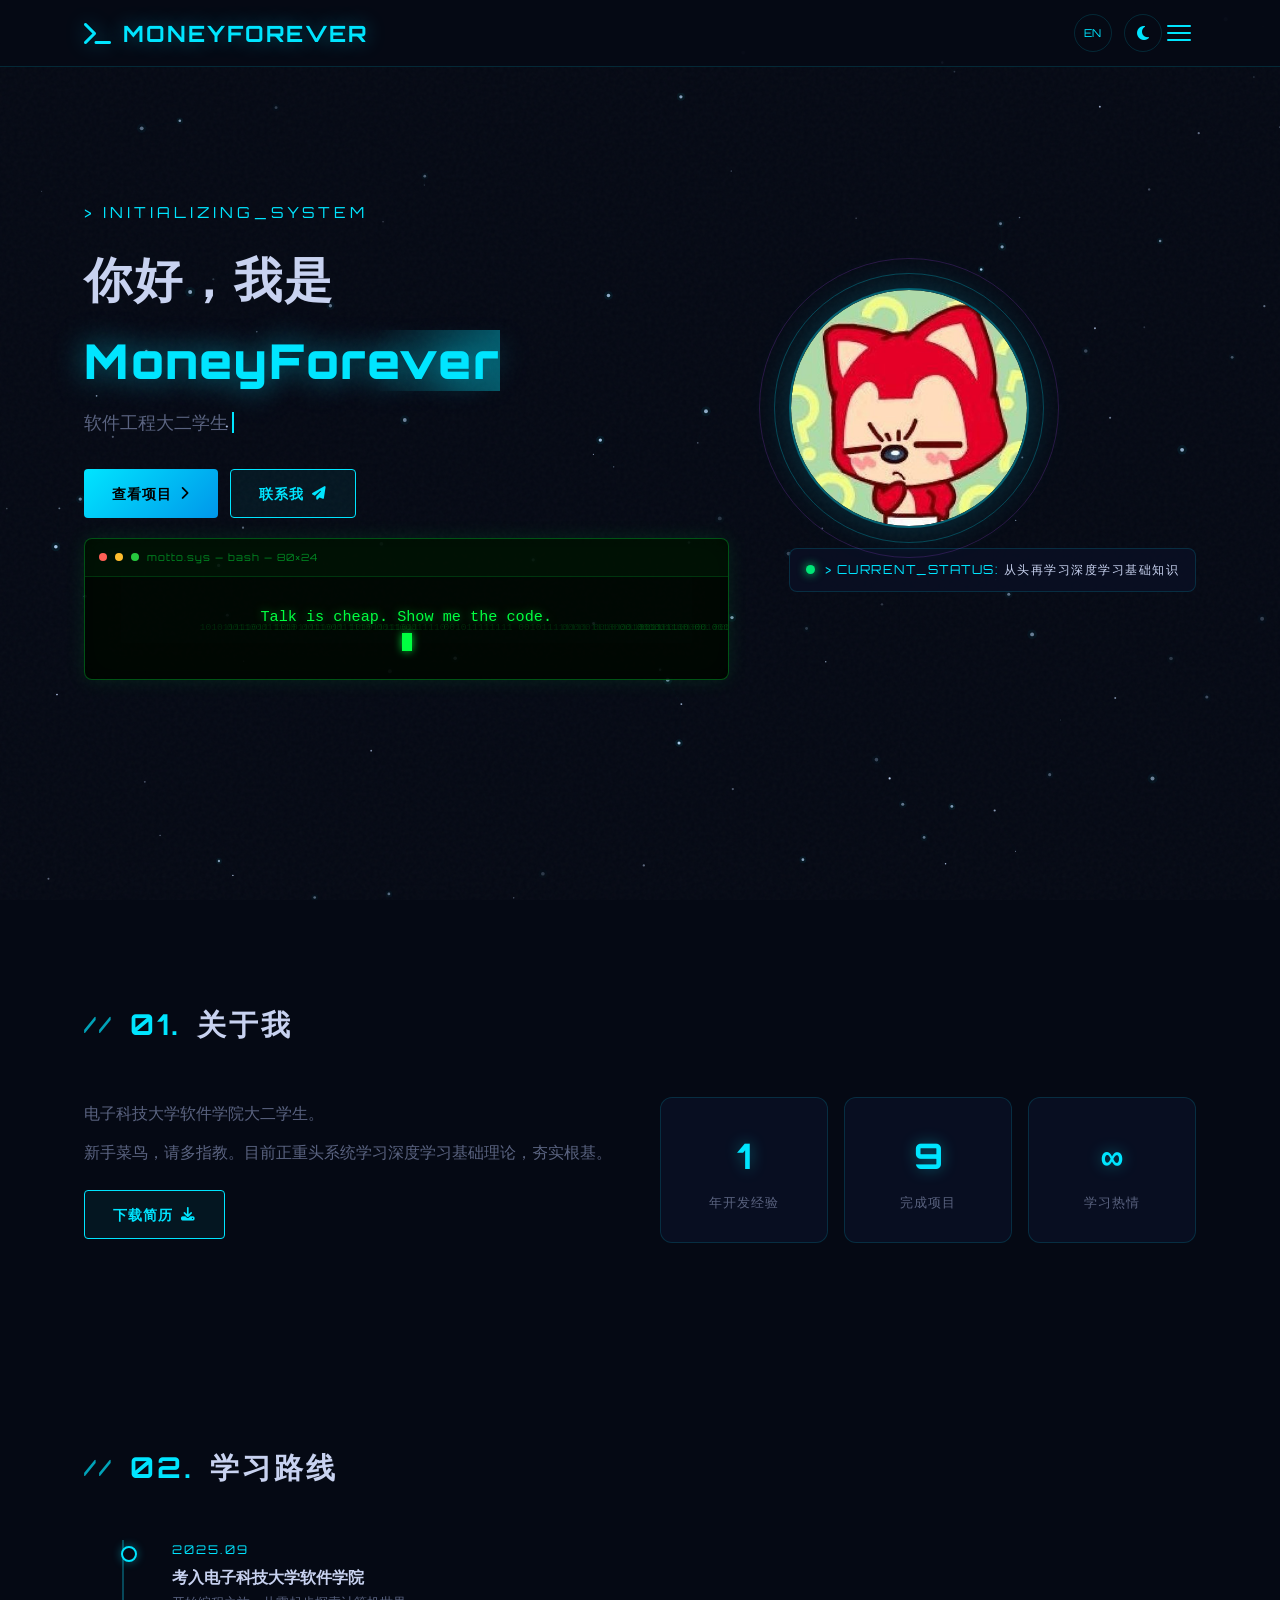
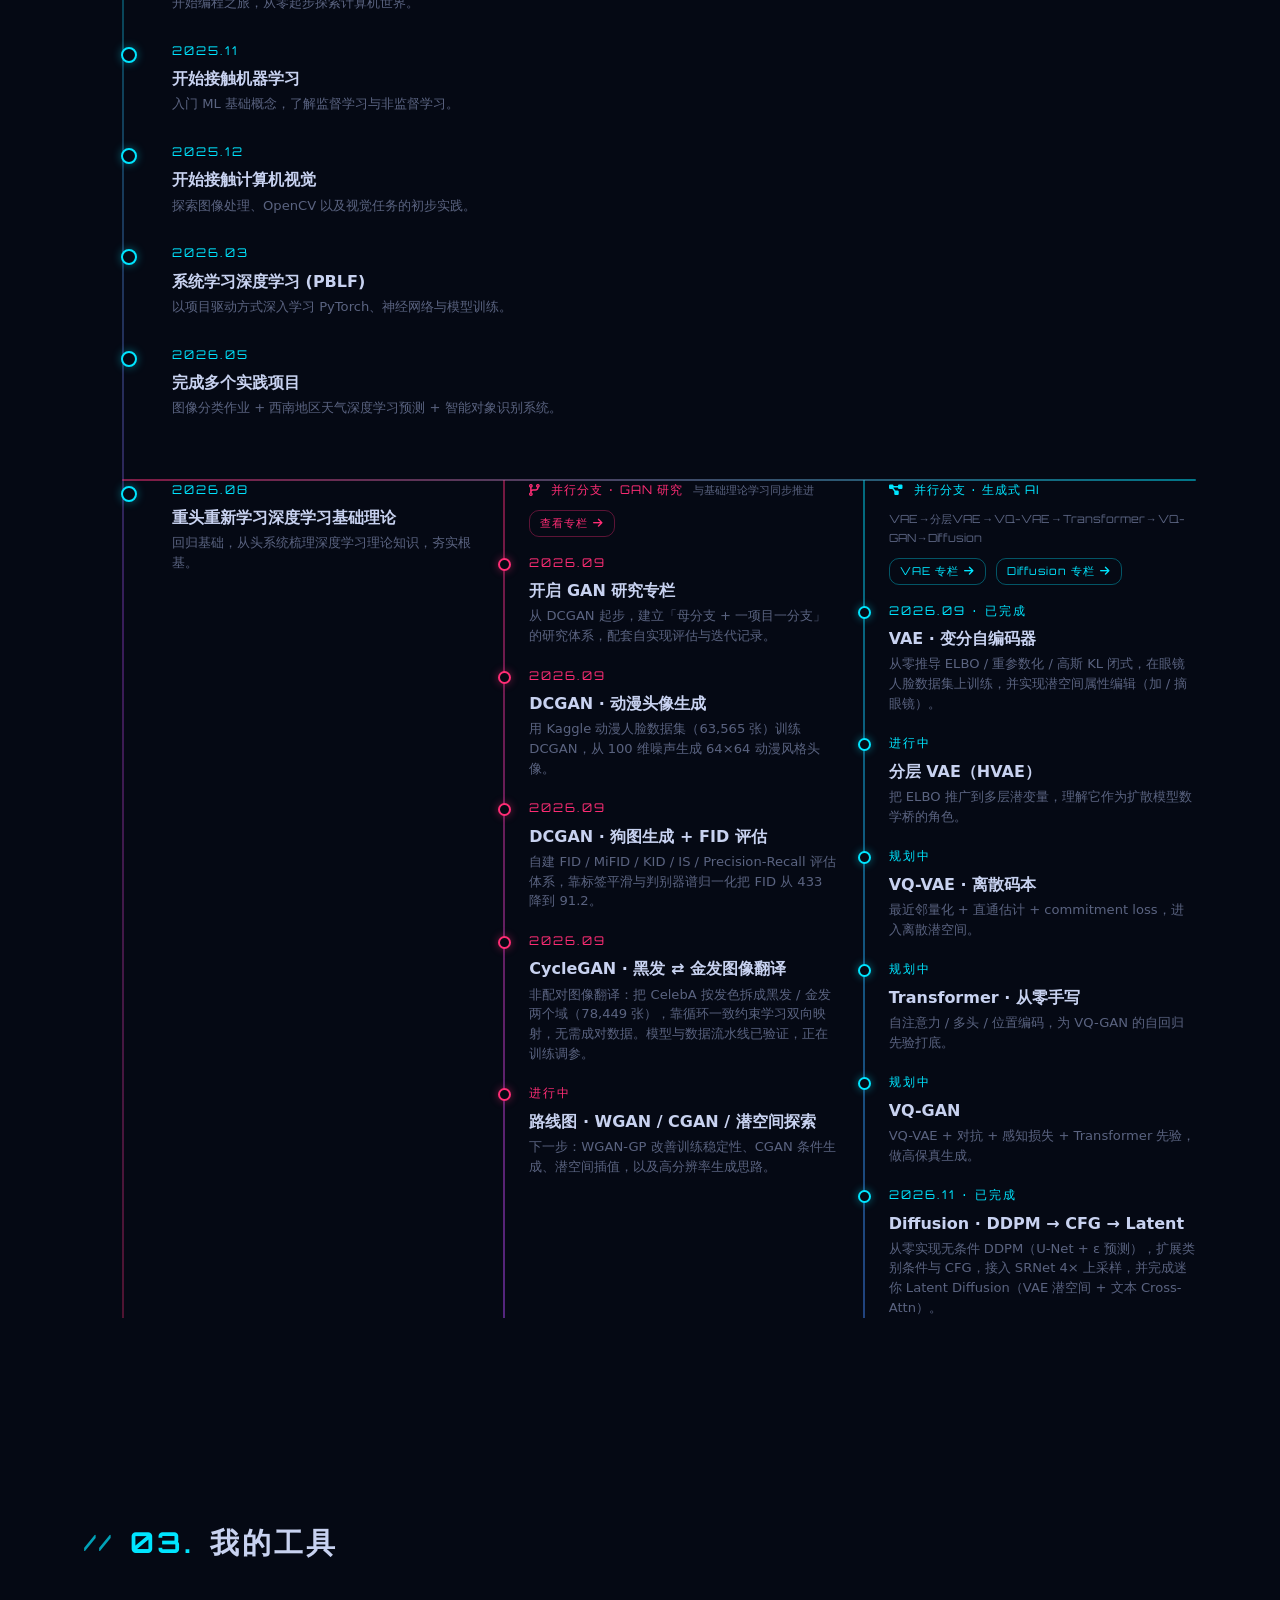
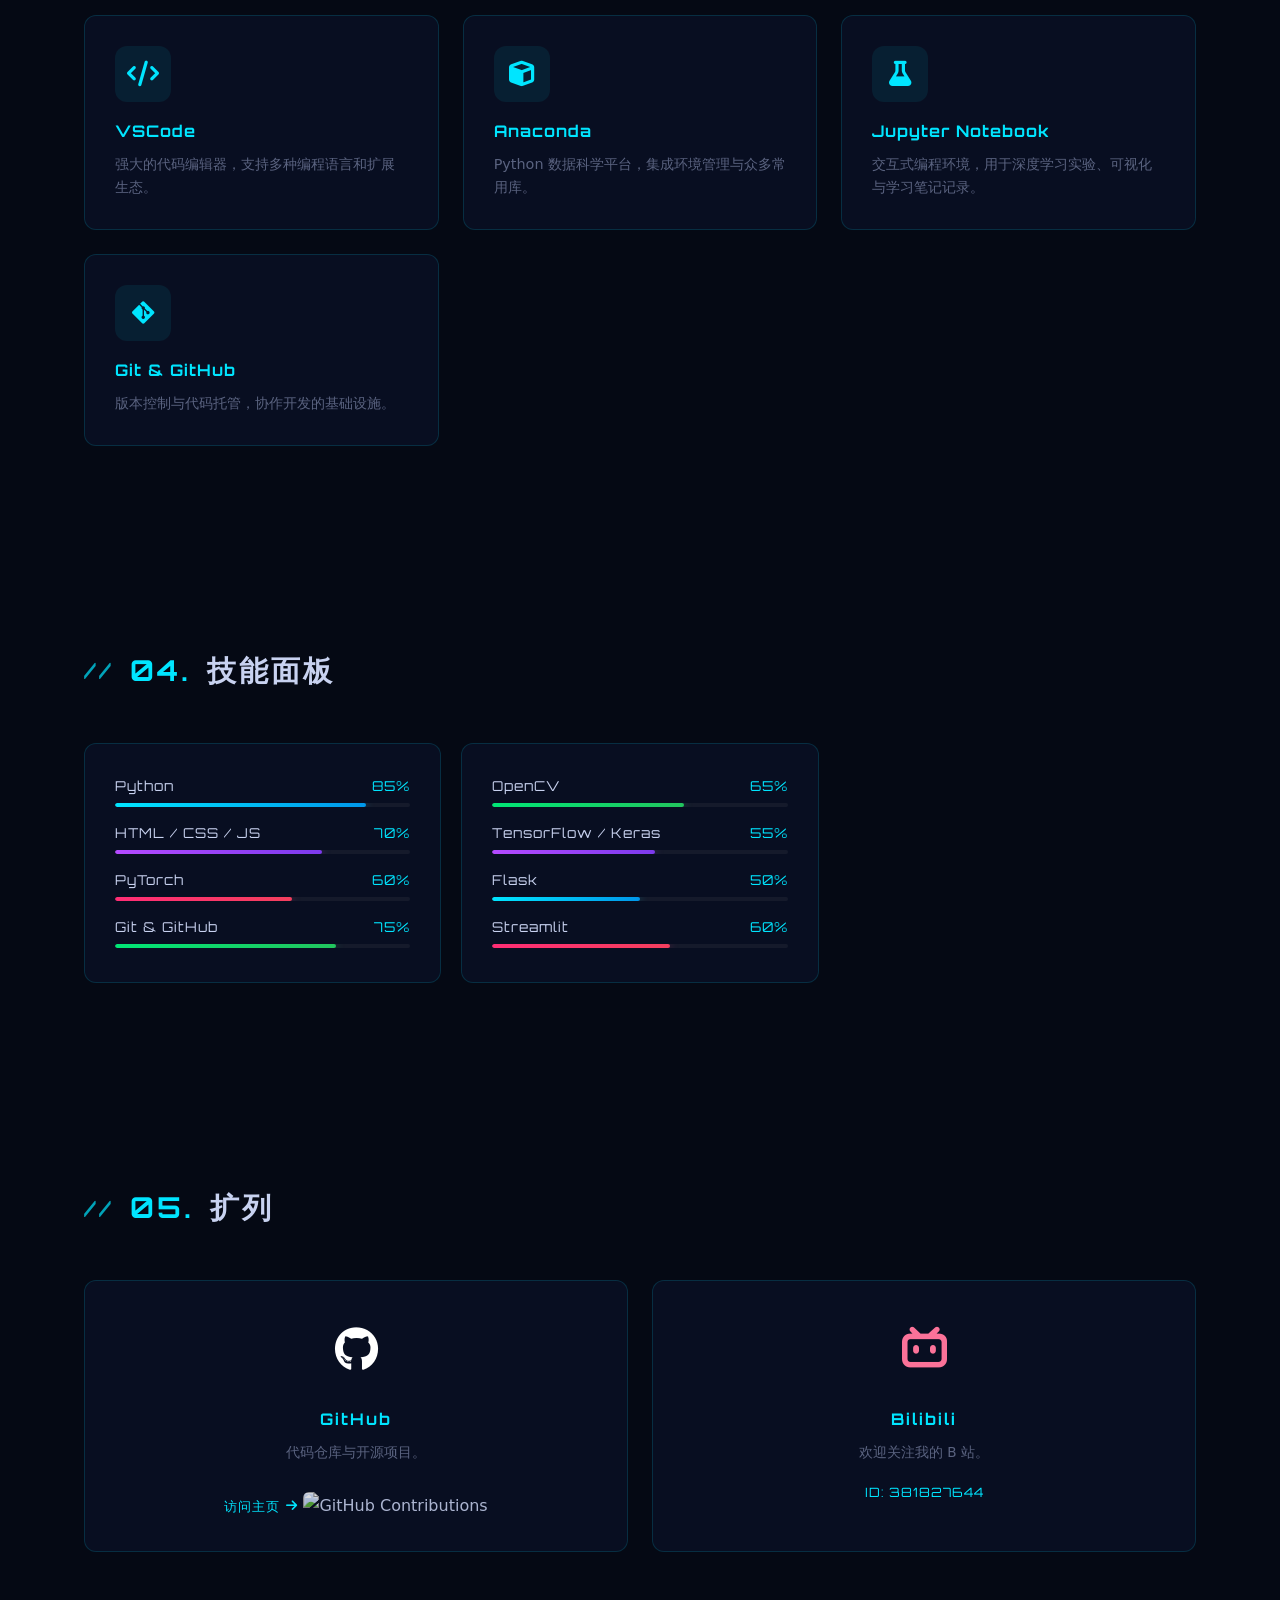
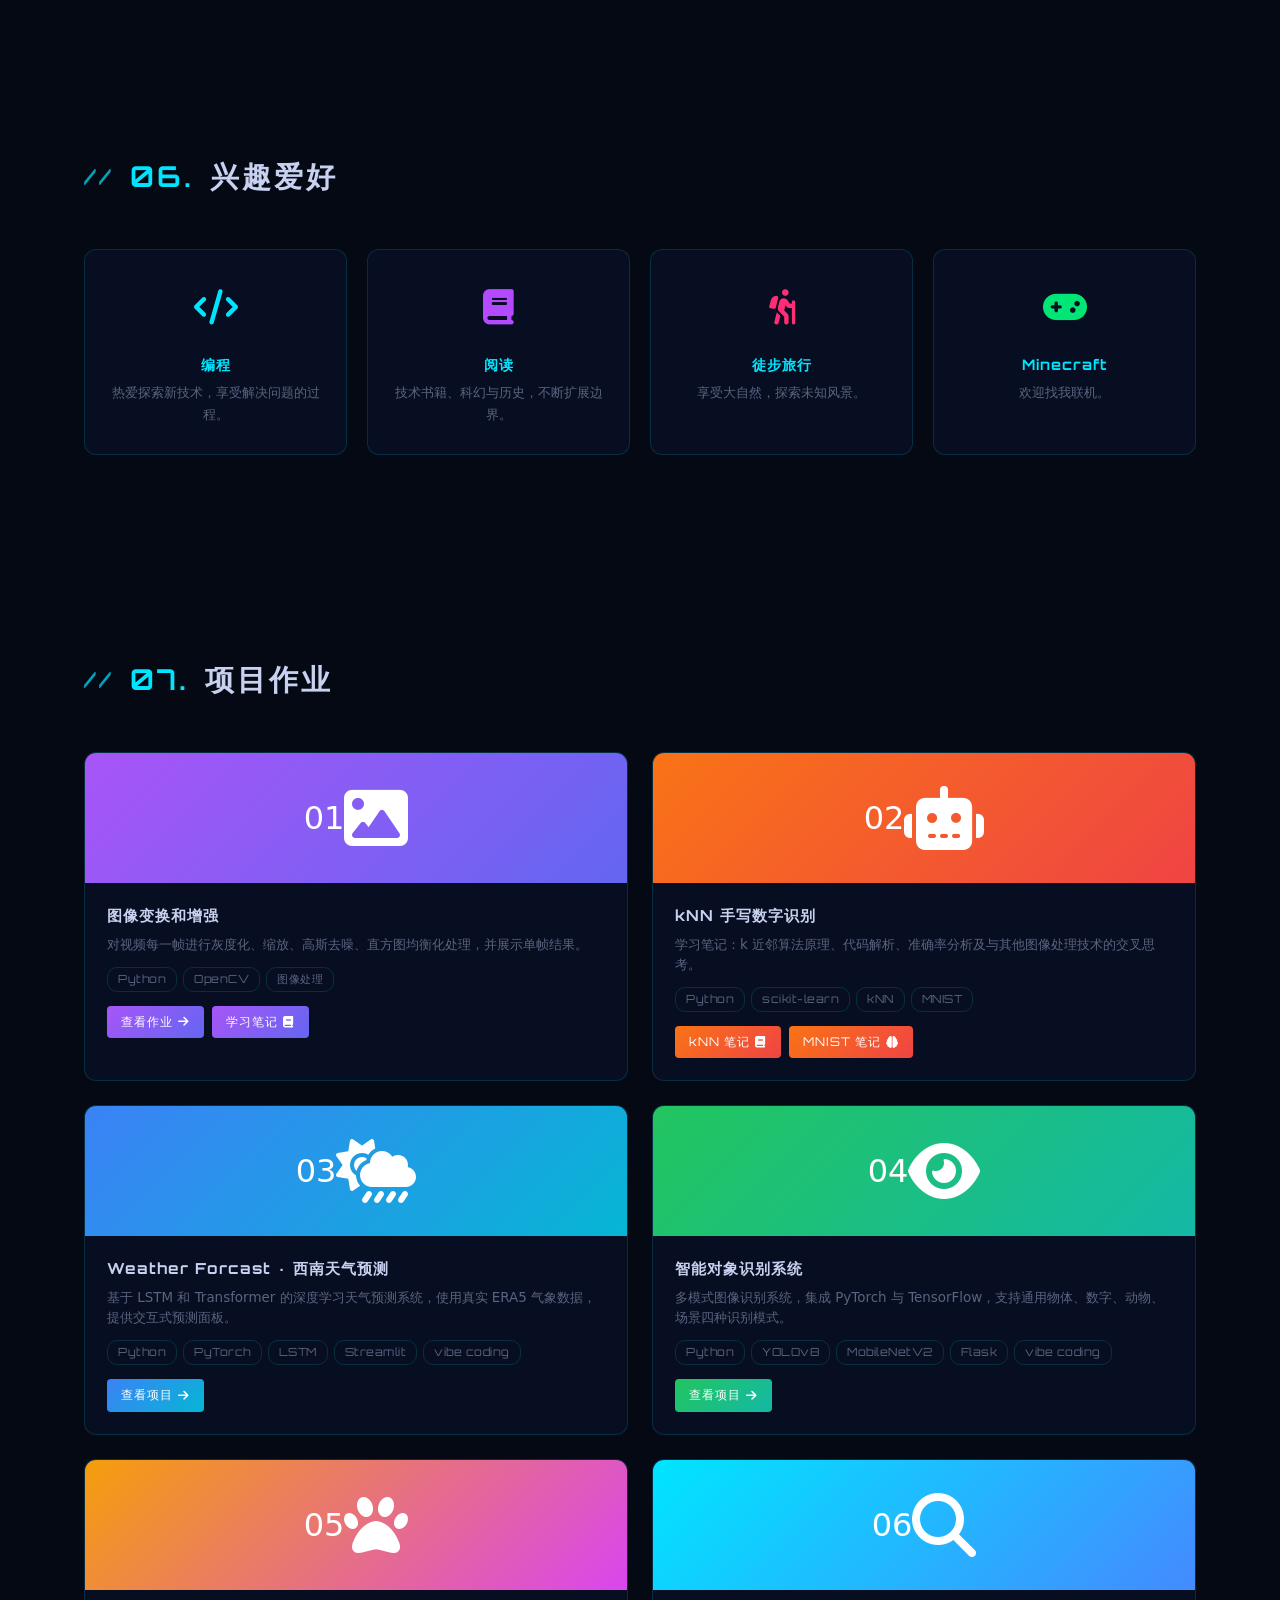
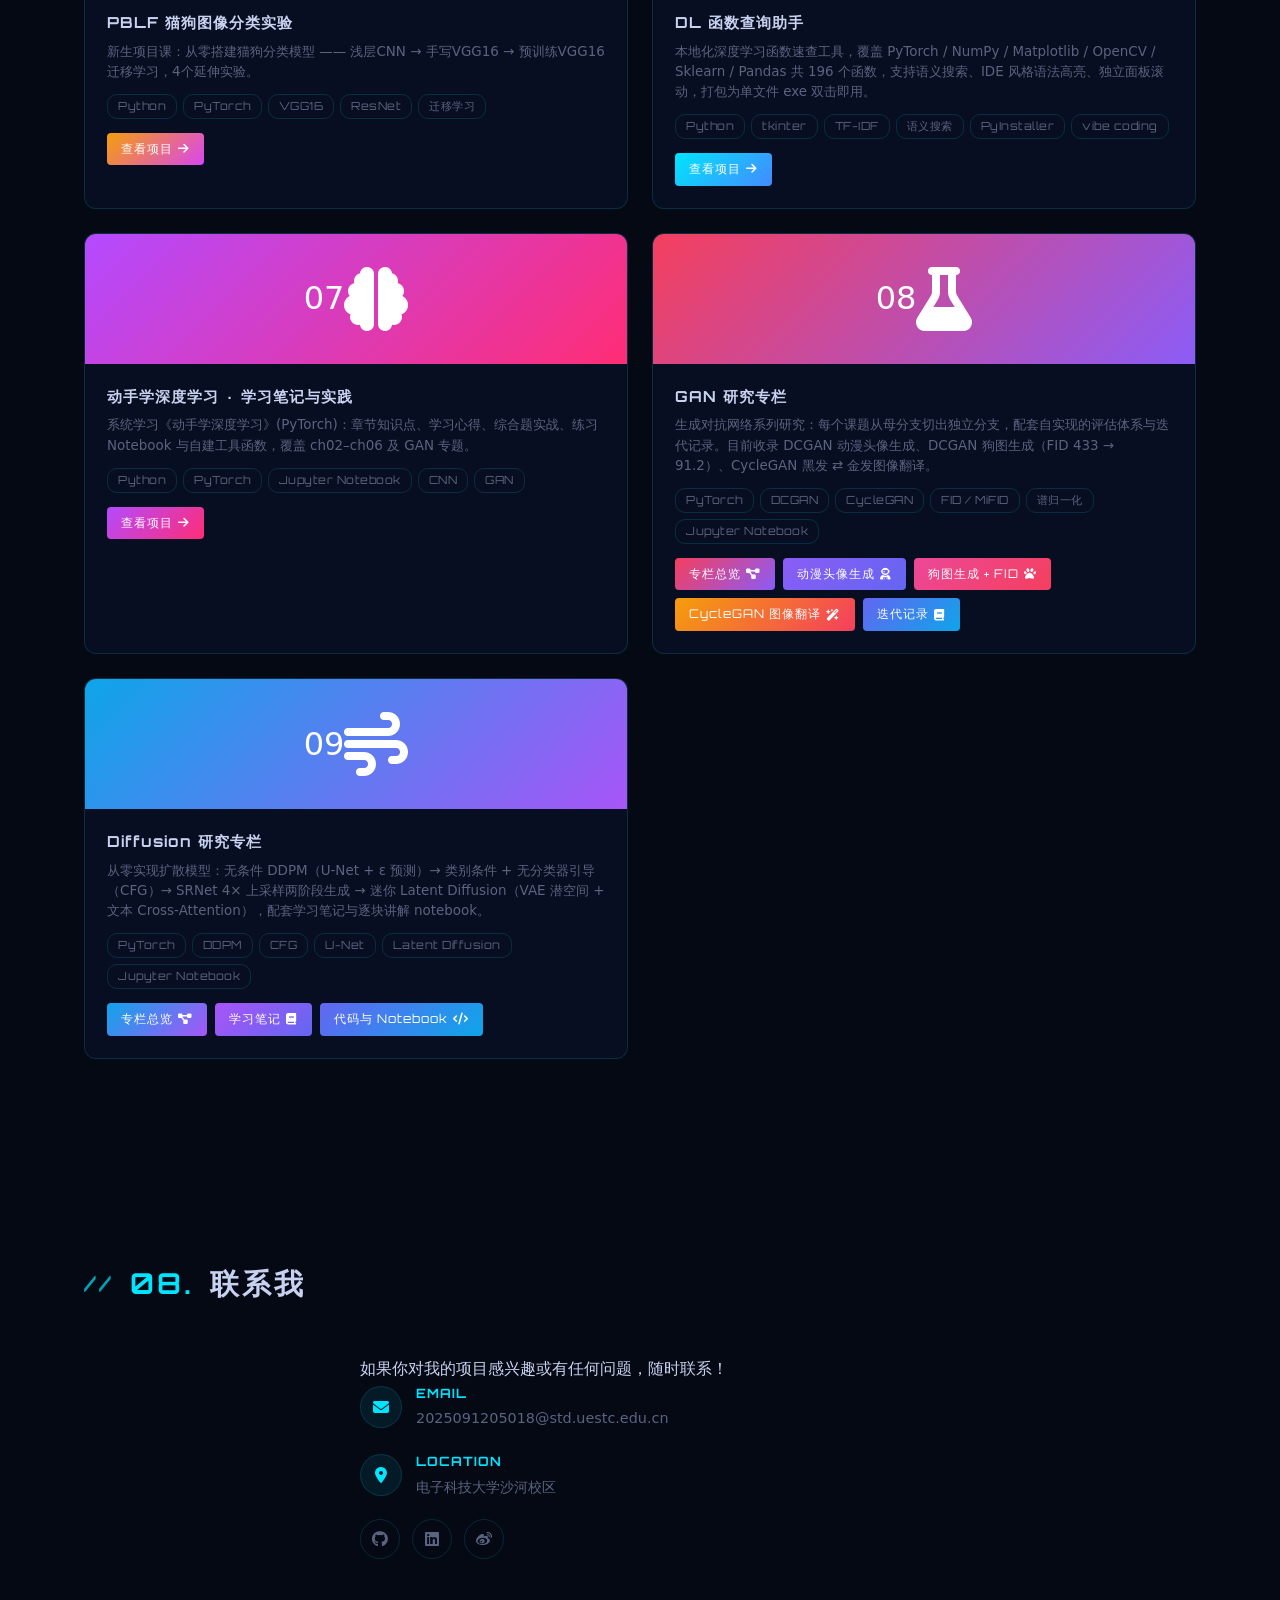
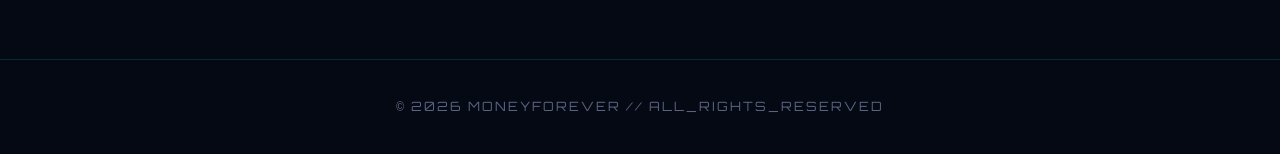
==== commit 67c80159: "Add English version of homepage with language switch" ====
--- a/index.html
+++ b/index.html
@@ -3,6 +3,10 @@
 <head>
     <meta charset="UTF-8">
     <meta name="viewport" content="width=device-width, initial-scale=1.0">
+    <meta name="description" content="MoneyForever 的个人主页：电子科技大学软件工程，深度学习、生成模型与计算机视觉的学习笔记与项目。">
+    <link rel="canonical" href="https://lucky-money-account.github.io/">
+    <link rel="alternate" hreflang="zh-CN" href="https://lucky-money-account.github.io/">
+    <link rel="alternate" hreflang="en" href="https://lucky-money-account.github.io/index-en.html">
     <title>MoneyForever · Terminal</title>
     <link rel="stylesheet" href="https://cdnjs.cloudflare.com/ajax/libs/font-awesome/6.4.0/css/all.min.css">
     <link href="https://fonts.googleapis.com/css2?family=Orbitron:wght@400;700;900&display=swap" rel="stylesheet">
@@ -81,11 +85,11 @@
         }
         .logo i { font-size: 1.5rem; }
 
-        .nav-links { display: flex; list-style: none; gap: 8px; }
+        .nav-links { display: flex; list-style: none; gap: 2px; }
         .nav-links a {
-            text-decoration: none; color: var(--text-dim); font-size: 0.82rem;
-            padding: 6px 14px; border-radius: 4px;
-            transition: all 0.3s; position: relative; letter-spacing: 1px;
+            text-decoration: none; color: var(--text-dim); font-size: 0.78rem;
+            padding: 6px 8px; border-radius: 4px;
+            transition: all 0.3s; position: relative; letter-spacing: 0.5px;
             font-family: var(--font-mono); font-weight: 400;
         }
         .nav-links a:hover,
@@ -646,6 +650,7 @@
                     <li><a href="#contact">CONTACT</a></li>
                 </ul>
                 <div style="display:flex;align-items:center;">
+                    <a href="index-en.html" class="theme-toggle" title="English version" aria-label="English version" style="text-decoration:none;font-family:var(--font-mono);font-size:0.68rem;letter-spacing:0.04em;">EN</a>
                     <button class="theme-toggle" id="themeToggle">
                         <i class="fas fa-moon"></i>
                     </button>
